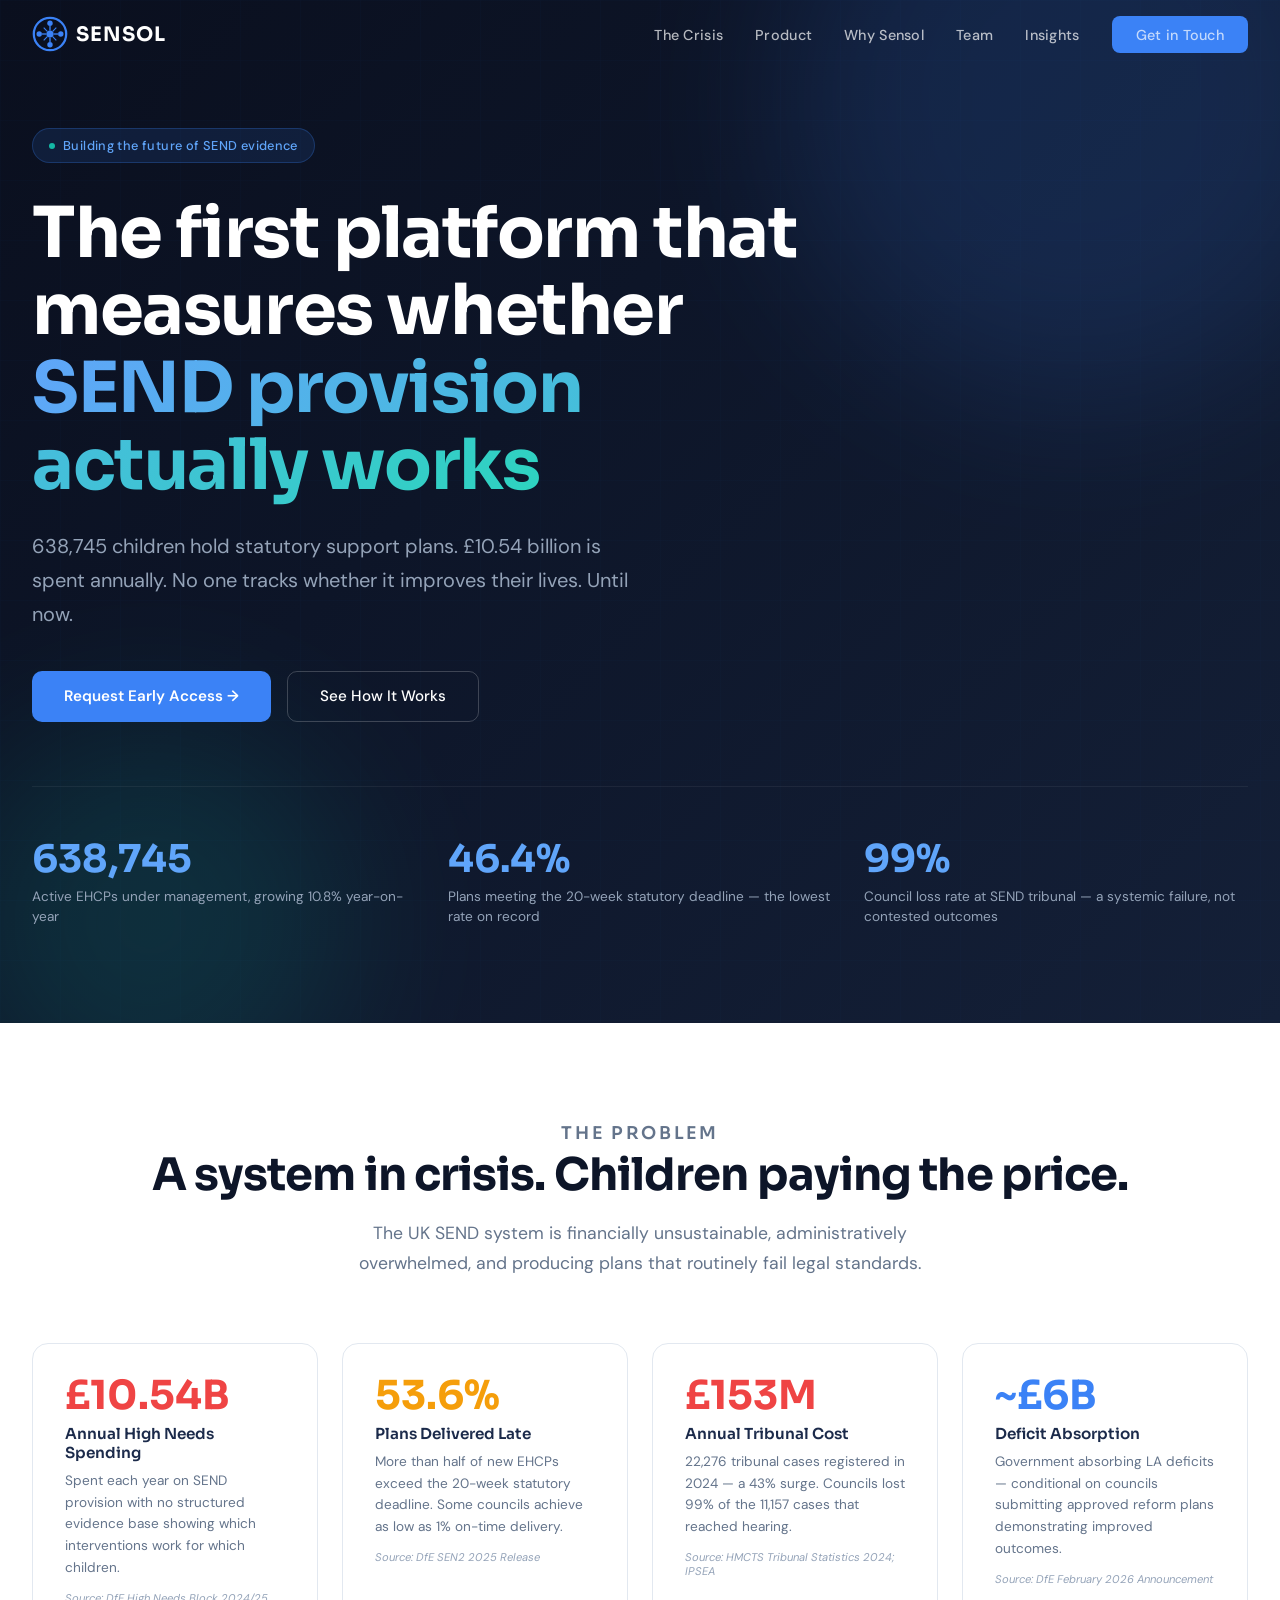
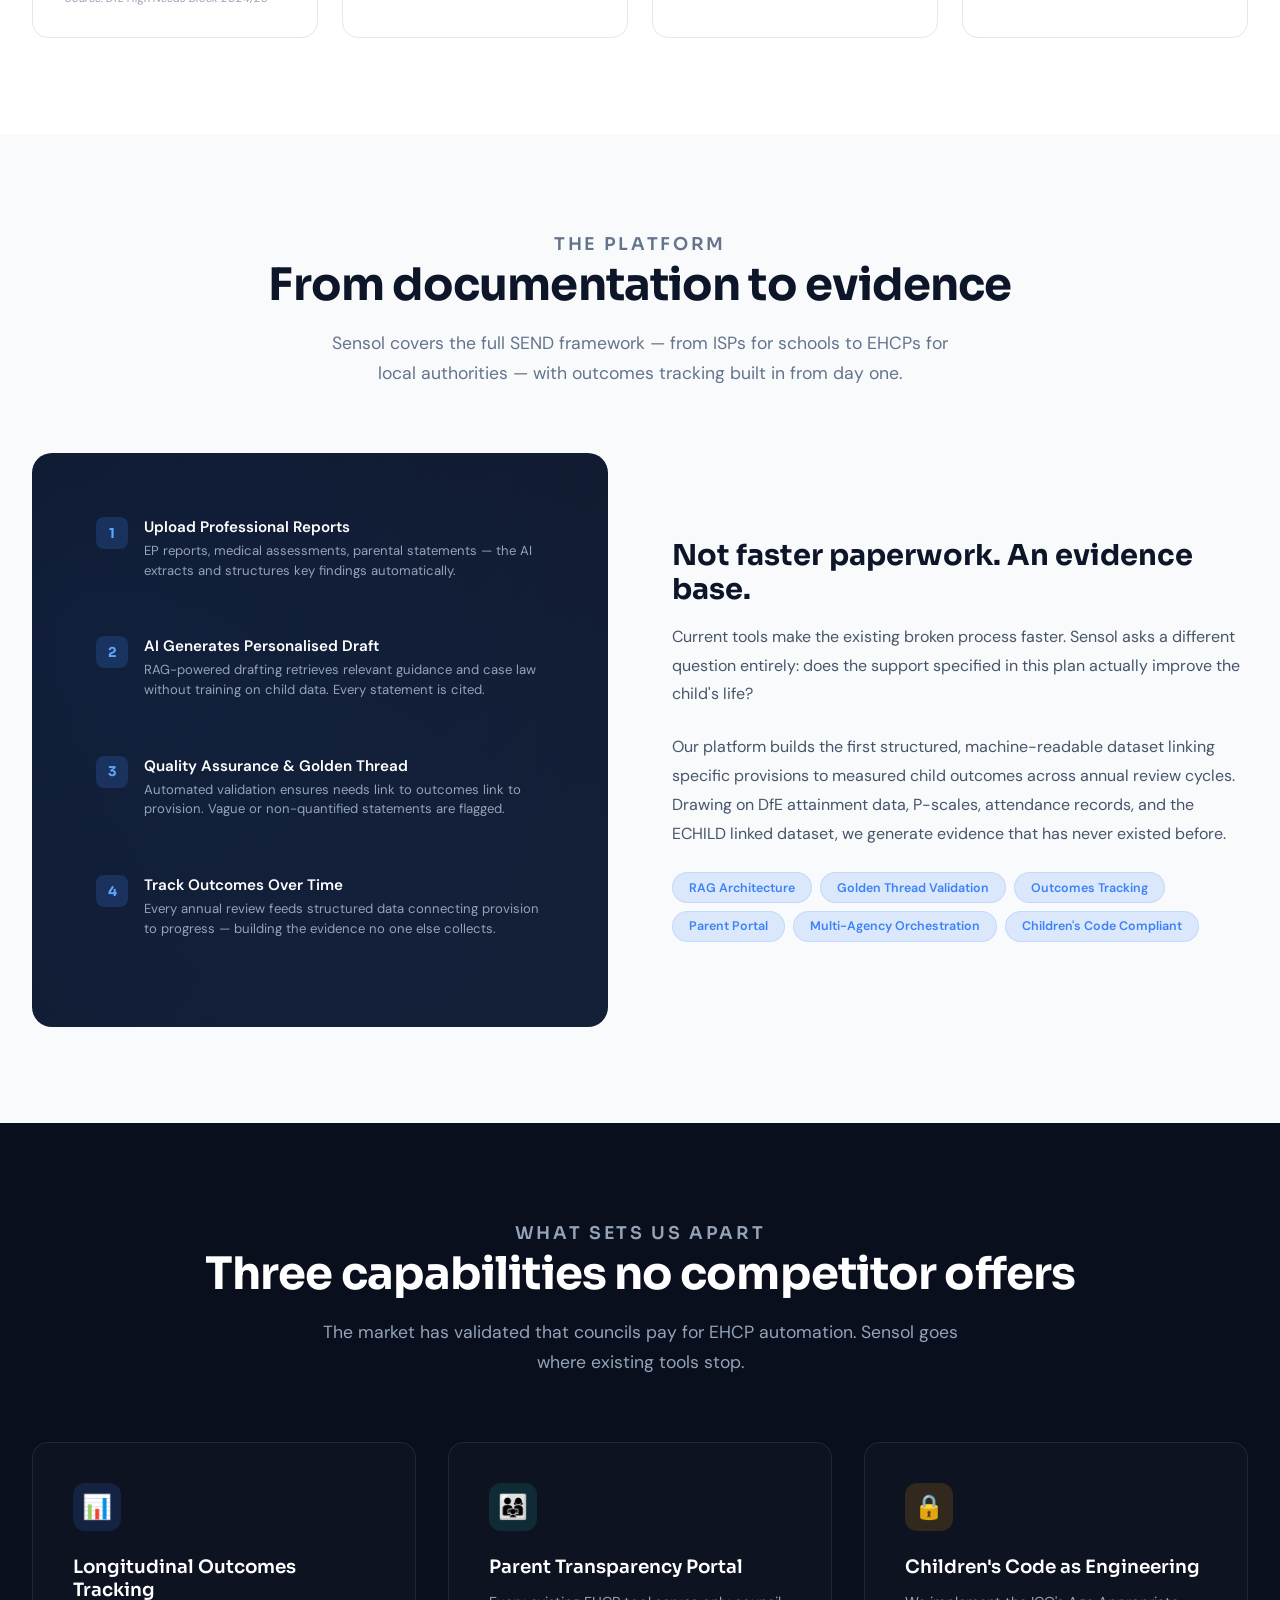
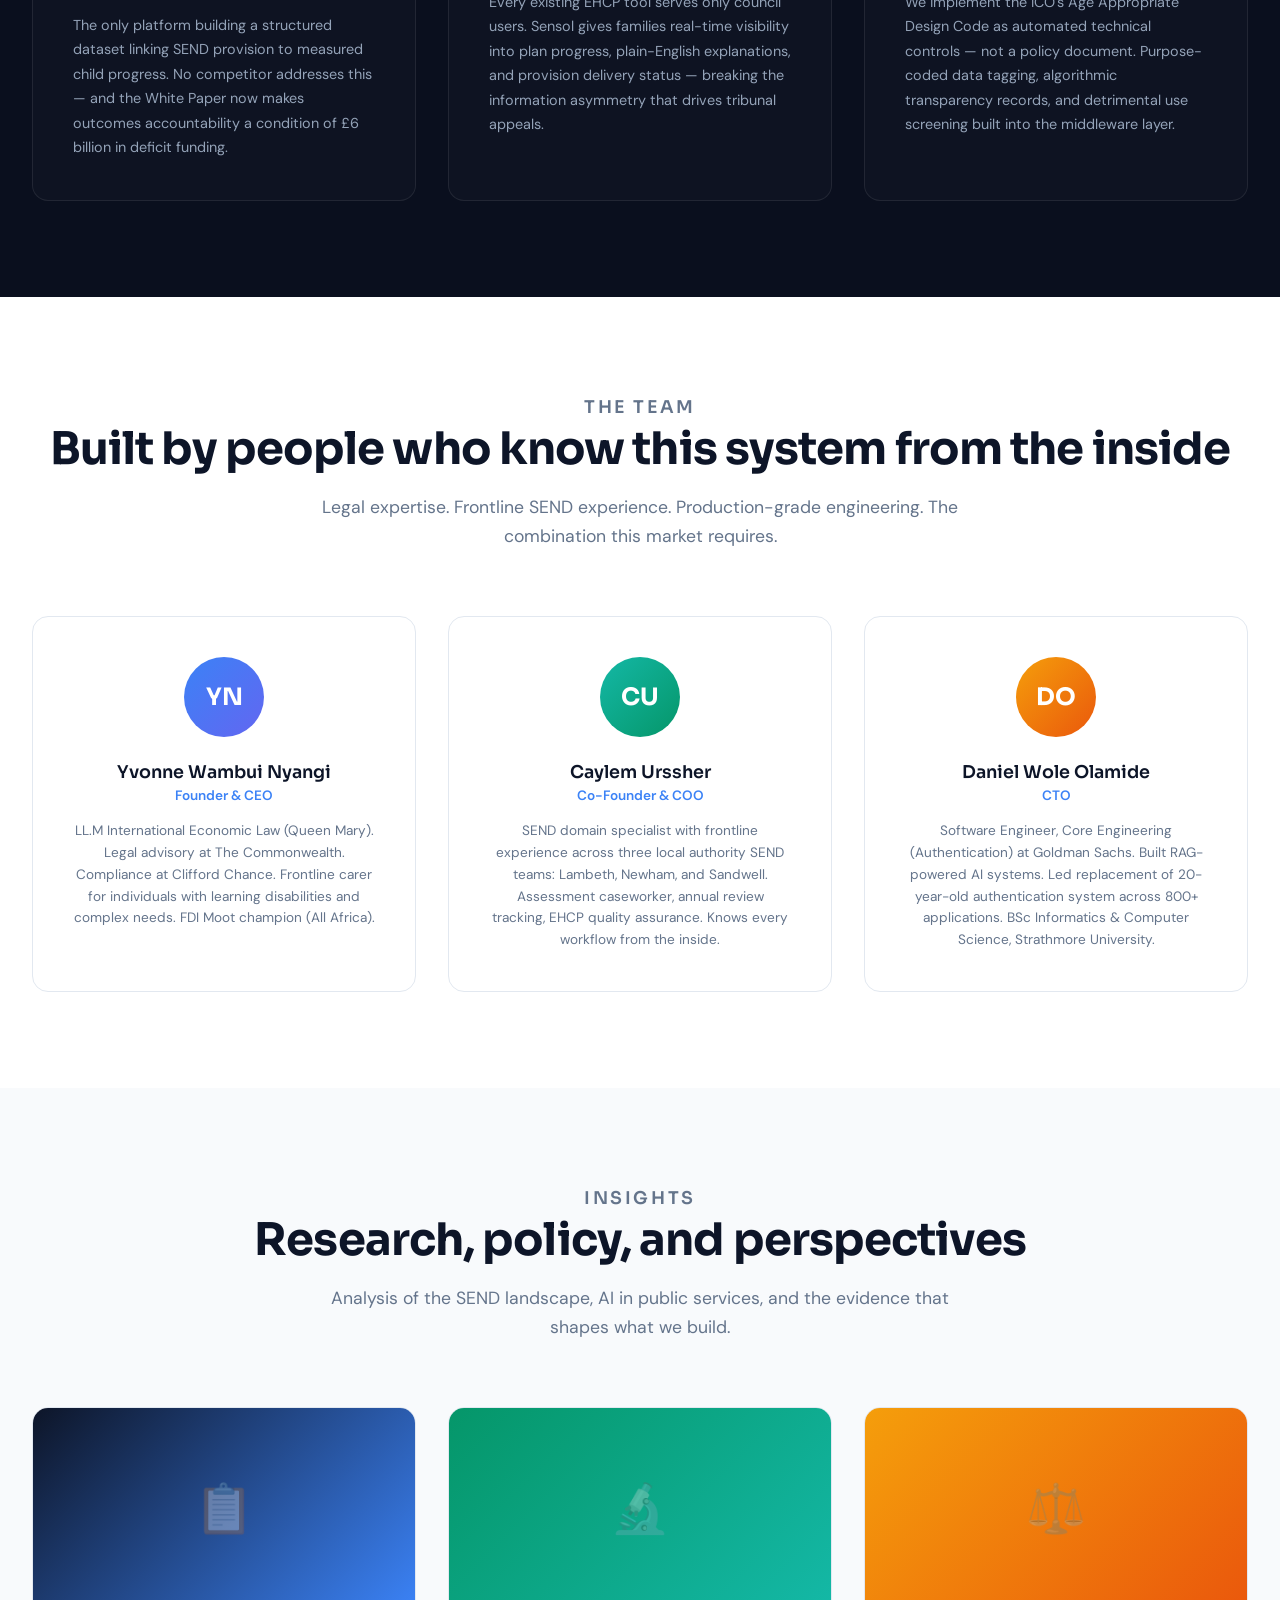
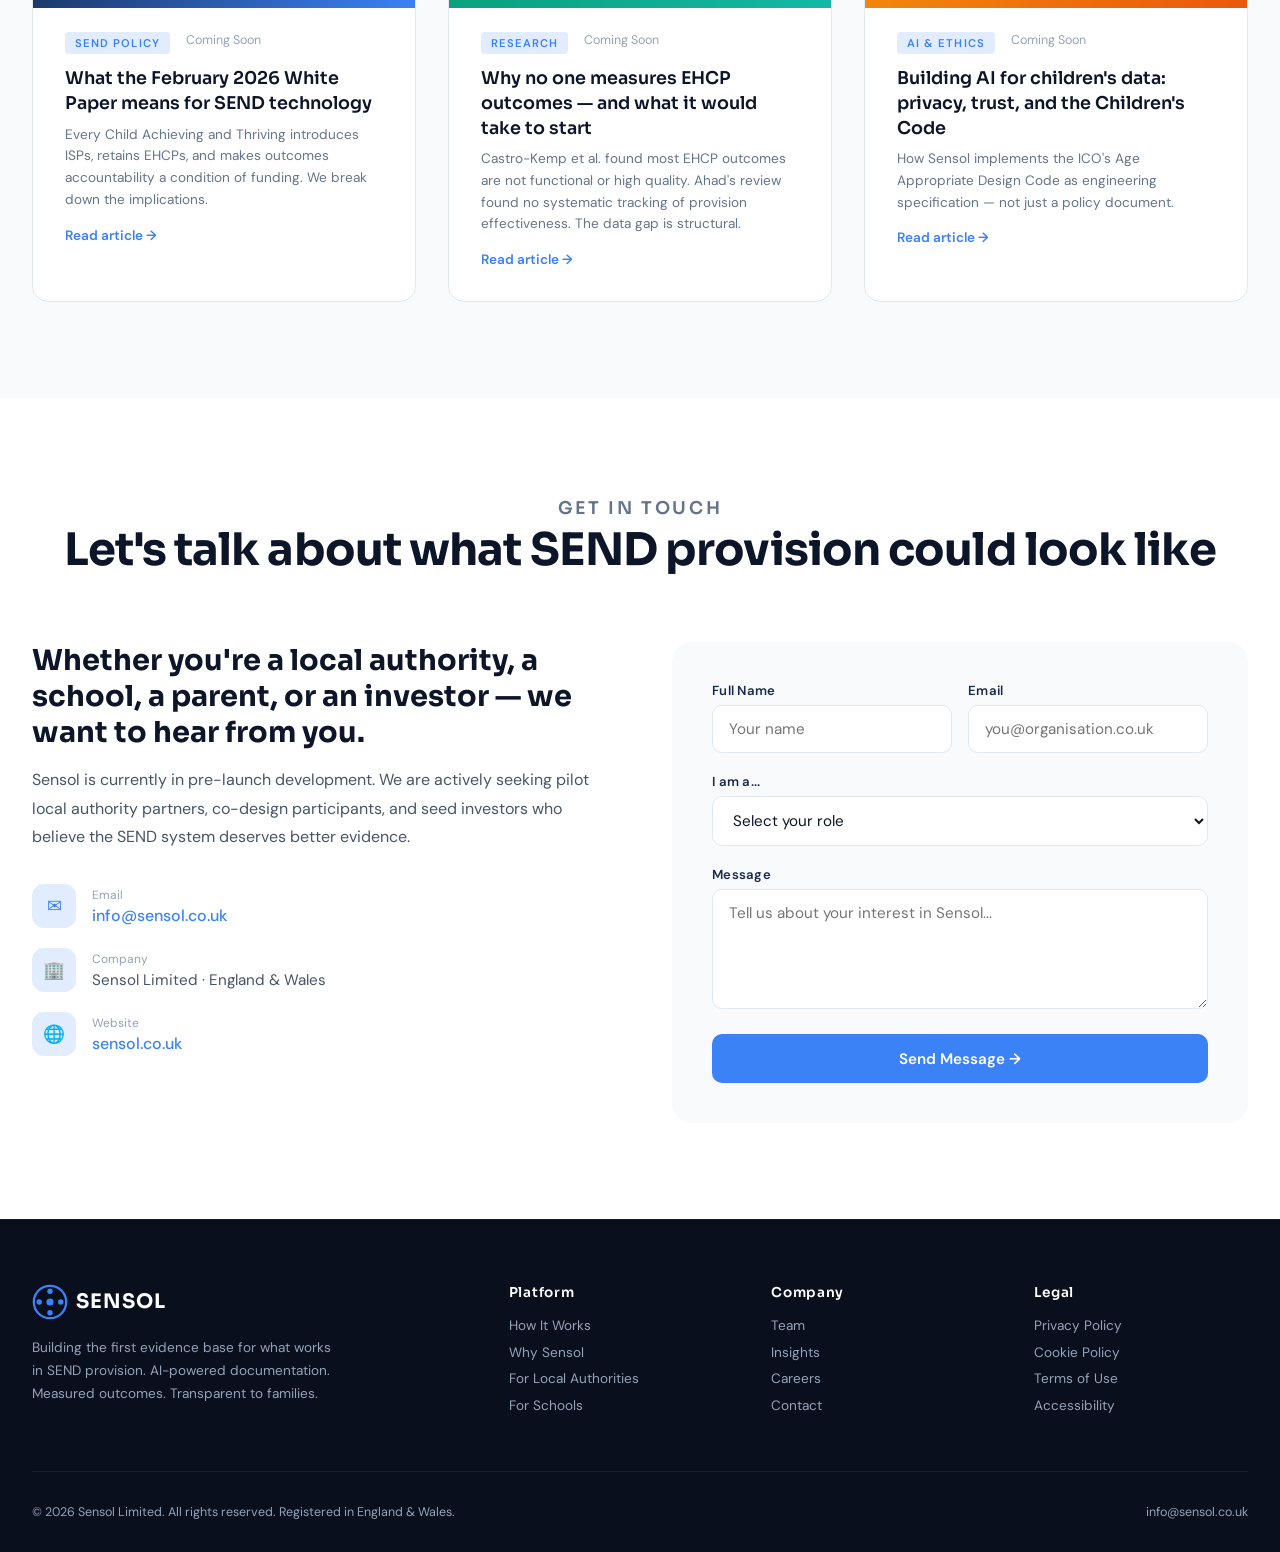
==== index.html @ 11b69455 "Add files via upload" ====
<!DOCTYPE html>
<html lang="en">
<head>
<meta charset="UTF-8">
<meta name="viewport" content="width=device-width, initial-scale=1.0">
<title>Sensol — SEND Documentation & Outcomes Platform</title>
<meta name="description" content="Sensol builds the first platform connecting SEND provision to measured child outcomes. AI-powered EHCP and ISP documentation for local authorities and schools.">
<meta name="keywords" content="SEND, EHCP, Education Health Care Plan, ISP, Individual Support Plan, AI, outcomes tracking, local authority, special educational needs">
<meta name="author" content="Sensol Limited">
<meta property="og:title" content="Sensol — Evidence-Based SEND Documentation">
<meta property="og:description" content="The first platform that measures whether SEND provision actually improves children's lives.">
<meta property="og:type" content="website">
<meta property="og:url" content="https://sensol.co.uk">
<link rel="preconnect" href="https://fonts.googleapis.com">
<link rel="preconnect" href="https://fonts.gstatic.com" crossorigin>
<link href="https://fonts.googleapis.com/css2?family=DM+Sans:ital,opsz,wght@0,9..40,300;0,9..40,400;0,9..40,500;0,9..40,600;0,9..40,700;1,9..40,400&family=Sora:wght@300;400;500;600;700&display=swap" rel="stylesheet">
<style>
*, *::before, *::after { margin: 0; padding: 0; box-sizing: border-box; }

:root {
  --navy-950: #0a0f1e;
  --navy-900: #0d1528;
  --navy-800: #142038;
  --navy-700: #1b2a4a;
  --navy-600: #243a63;
  --navy-500: #2e4f82;
  --accent: #3b82f6;
  --accent-light: #60a5fa;
  --accent-glow: rgba(59, 130, 246, 0.15);
  --teal: #14b8a6;
  --teal-light: #2dd4bf;
  --warm: #f59e0b;
  --white: #ffffff;
  --grey-50: #f8fafc;
  --grey-100: #f1f5f9;
  --grey-200: #e2e8f0;
  --grey-300: #cbd5e1;
  --grey-400: #94a3b8;
  --grey-500: #64748b;
  --grey-600: #475569;
  --grey-700: #334155;
  --grey-800: #1e293b;
  --font-display: 'Sora', sans-serif;
  --font-body: 'DM Sans', sans-serif;
  --transition: cubic-bezier(0.16, 1, 0.3, 1);
}

html { scroll-behavior: smooth; font-size: 16px; }
body { font-family: var(--font-body); color: var(--grey-700); background: var(--white); overflow-x: hidden; -webkit-font-smoothing: antialiased; }

/* ═══ NAVIGATION ═══ */
nav {
  position: fixed; top: 0; left: 0; right: 0; z-index: 1000;
  padding: 1rem 2rem;
  transition: all 0.4s var(--transition);
  background: transparent;
}
nav.scrolled {
  background: rgba(10, 15, 30, 0.92);
  backdrop-filter: blur(20px) saturate(180%);
  -webkit-backdrop-filter: blur(20px) saturate(180%);
  border-bottom: 1px solid rgba(59, 130, 246, 0.1);
  padding: 0.75rem 2rem;
}
.nav-inner {
  max-width: 1280px; margin: 0 auto;
  display: flex; align-items: center; justify-content: space-between;
}
.nav-logo { display: flex; align-items: center; gap: 0.5rem; text-decoration: none; }
.nav-logo svg { width: 36px; height: 36px; }
.nav-logo span {
  font-family: var(--font-display); font-weight: 700; font-size: 1.25rem;
  color: var(--white); letter-spacing: 0.05em;
}
.nav-links { display: flex; align-items: center; gap: 2rem; list-style: none; }
.nav-links a {
  text-decoration: none; color: rgba(255,255,255,0.7);
  font-size: 0.9rem; font-weight: 500; letter-spacing: 0.02em;
  transition: color 0.3s ease; position: relative;
}
.nav-links a::after {
  content: ''; position: absolute; bottom: -4px; left: 0; width: 0; height: 2px;
  background: var(--accent); transition: width 0.3s var(--transition);
}
.nav-links a:hover { color: var(--white); }
.nav-links a:hover::after { width: 100%; }
.nav-cta {
  background: var(--accent); color: var(--white); padding: 0.6rem 1.5rem;
  border-radius: 8px; font-weight: 600; font-size: 0.85rem;
  text-decoration: none; transition: all 0.3s ease; border: none; cursor: pointer;
}
.nav-cta:hover { background: var(--accent-light); transform: translateY(-1px); box-shadow: 0 4px 20px rgba(59,130,246,0.3); }
.mobile-toggle { display: none; background: none; border: none; cursor: pointer; padding: 0.5rem; }
.mobile-toggle span { display: block; width: 24px; height: 2px; background: var(--white); margin: 6px 0; transition: all 0.3s ease; }

/* ═══ HERO ═══ */
.hero {
  min-height: 100vh; position: relative; overflow: hidden;
  background: linear-gradient(135deg, var(--navy-950) 0%, var(--navy-900) 40%, var(--navy-800) 100%);
  display: flex; align-items: center; padding: 8rem 2rem 6rem;
}
.hero-grid {
  position: absolute; inset: 0; opacity: 0.06;
  background-image: 
    linear-gradient(rgba(59,130,246,0.3) 1px, transparent 1px),
    linear-gradient(90deg, rgba(59,130,246,0.3) 1px, transparent 1px);
  background-size: 60px 60px;
  animation: gridPulse 8s ease-in-out infinite;
}
@keyframes gridPulse { 0%, 100% { opacity: 0.04; } 50% { opacity: 0.08; } }
.hero-orb {
  position: absolute; border-radius: 50%; filter: blur(80px); opacity: 0.15; pointer-events: none;
}
.hero-orb-1 { width: 600px; height: 600px; background: var(--accent); top: -200px; right: -100px; animation: orbFloat 12s ease-in-out infinite; }
.hero-orb-2 { width: 400px; height: 400px; background: var(--teal); bottom: -100px; left: -50px; animation: orbFloat 15s ease-in-out infinite reverse; }
@keyframes orbFloat { 0%, 100% { transform: translate(0, 0); } 50% { transform: translate(30px, -40px); } }

.hero-content { max-width: 1280px; margin: 0 auto; position: relative; z-index: 2; }
.hero-badge {
  display: inline-flex; align-items: center; gap: 0.5rem;
  background: rgba(59,130,246,0.12); border: 1px solid rgba(59,130,246,0.25);
  padding: 0.5rem 1rem; border-radius: 100px; margin-bottom: 2rem;
  font-size: 0.8rem; color: var(--accent-light); font-weight: 500; letter-spacing: 0.03em;
  animation: fadeInUp 0.8s var(--transition) both;
}
.hero-badge .dot { width: 6px; height: 6px; background: var(--teal); border-radius: 50%; animation: pulse 2s infinite; }
@keyframes pulse { 0%, 100% { opacity: 1; } 50% { opacity: 0.4; } }
.hero h1 {
  font-family: var(--font-display); font-size: clamp(2.5rem, 5.5vw, 4.5rem);
  font-weight: 700; color: var(--white); line-height: 1.1; margin-bottom: 1.5rem;
  max-width: 800px; letter-spacing: -0.02em;
  animation: fadeInUp 0.8s var(--transition) 0.1s both;
}
.hero h1 .highlight {
  background: linear-gradient(135deg, var(--accent-light), var(--teal-light));
  -webkit-background-clip: text; -webkit-text-fill-color: transparent;
  background-clip: text;
}
.hero-sub {
  font-size: clamp(1rem, 1.8vw, 1.25rem); color: var(--grey-400);
  max-width: 600px; line-height: 1.7; margin-bottom: 2.5rem;
  animation: fadeInUp 0.8s var(--transition) 0.2s both;
}
.hero-actions {
  display: flex; gap: 1rem; flex-wrap: wrap;
  animation: fadeInUp 0.8s var(--transition) 0.3s both;
}
.btn-primary {
  background: var(--accent); color: var(--white); padding: 0.9rem 2rem;
  border-radius: 10px; font-weight: 600; font-size: 0.95rem;
  text-decoration: none; transition: all 0.3s ease; display: inline-flex; align-items: center; gap: 0.5rem;
  border: none; cursor: pointer; font-family: var(--font-body);
}
.btn-primary:hover { background: var(--accent-light); transform: translateY(-2px); box-shadow: 0 8px 30px rgba(59,130,246,0.3); }
.btn-secondary {
  background: transparent; color: var(--white); padding: 0.9rem 2rem;
  border-radius: 10px; font-weight: 500; font-size: 0.95rem;
  text-decoration: none; transition: all 0.3s ease; display: inline-flex; align-items: center; gap: 0.5rem;
  border: 1px solid rgba(255,255,255,0.2); cursor: pointer; font-family: var(--font-body);
}
.btn-secondary:hover { border-color: var(--accent); color: var(--accent-light); background: rgba(59,130,246,0.05); }

.hero-stats {
  display: grid; grid-template-columns: repeat(3, 1fr); gap: 2rem;
  margin-top: 4rem; padding-top: 3rem; border-top: 1px solid rgba(255,255,255,0.06);
  animation: fadeInUp 0.8s var(--transition) 0.4s both;
}
.hero-stat h3 {
  font-family: var(--font-display); font-size: clamp(1.8rem, 3vw, 2.5rem);
  font-weight: 700; color: var(--white); margin-bottom: 0.25rem;
}
.hero-stat h3 .num-accent { color: var(--accent-light); }
.hero-stat p { color: var(--grey-400); font-size: 0.85rem; line-height: 1.5; }

@keyframes fadeInUp {
  from { opacity: 0; transform: translateY(30px); }
  to { opacity: 1; transform: translateY(0); }
}

/* ═══ SECTIONS (LIGHT) ═══ */
section { padding: 6rem 2rem; }
.section-light { background: var(--white); }
.section-grey { background: var(--grey-50); }
.section-dark { background: var(--navy-950); color: var(--white); }
.container { max-width: 1280px; margin: 0 auto; }

.section-header { text-align: center; margin-bottom: 4rem; }
.section-label {
  font-family: var(--font-display); font-size: 0.75rem; font-weight: 600;
  color: var(--accent); text-transform: uppercase; letter-spacing: 0.15em; margin-bottom: 1rem;
}
.section-dark .section-label { color: var(--accent-light); }
.section-header h2 {
  font-family: var(--font-display); font-size: clamp(1.8rem, 3.5vw, 2.8rem);
  font-weight: 700; color: var(--navy-900); line-height: 1.2; margin-bottom: 1rem;
  letter-spacing: -0.02em;
}
.section-dark .section-header h2 { color: var(--white); }
.section-header p { color: var(--grey-500); font-size: 1.1rem; max-width: 640px; margin: 0 auto; line-height: 1.7; }
.section-dark .section-header p { color: var(--grey-400); }

/* ═══ PROBLEM / CRISIS STATS ═══ */
.crisis-grid {
  display: grid; grid-template-columns: repeat(auto-fit, minmax(280px, 1fr)); gap: 1.5rem;
}
.crisis-card {
  background: var(--white); border: 1px solid var(--grey-200); border-radius: 16px;
  padding: 2rem; transition: all 0.4s var(--transition); position: relative; overflow: hidden;
}
.crisis-card::before {
  content: ''; position: absolute; top: 0; left: 0; right: 0; height: 3px;
  background: linear-gradient(90deg, var(--accent), var(--teal));
  transform: scaleX(0); transform-origin: left; transition: transform 0.4s var(--transition);
}
.crisis-card:hover { transform: translateY(-4px); box-shadow: 0 12px 40px rgba(0,0,0,0.08); border-color: transparent; }
.crisis-card:hover::before { transform: scaleX(1); }
.crisis-number {
  font-family: var(--font-display); font-size: 2.5rem; font-weight: 700;
  color: var(--navy-900); margin-bottom: 0.5rem; line-height: 1;
}
.crisis-number.red { color: #ef4444; }
.crisis-number.amber { color: var(--warm); }
.crisis-number.blue { color: var(--accent); }
.crisis-card h4 { font-family: var(--font-display); font-size: 0.95rem; font-weight: 600; color: var(--navy-700); margin-bottom: 0.5rem; }
.crisis-card p { font-size: 0.85rem; color: var(--grey-500); line-height: 1.6; }
.crisis-source { font-size: 0.7rem; color: var(--grey-400); margin-top: 0.75rem; font-style: italic; }

/* ═══ PRODUCT / HOW IT WORKS ═══ */
.product-flow {
  display: grid; grid-template-columns: 1fr 1fr; gap: 4rem; align-items: center;
}
.product-visual {
  background: linear-gradient(135deg, var(--navy-900), var(--navy-800));
  border-radius: 20px; padding: 3rem; position: relative; overflow: hidden;
  min-height: 400px; display: flex; flex-direction: column; justify-content: center;
}
.product-visual::before {
  content: ''; position: absolute; top: -50%; right: -50%; width: 200%; height: 200%;
  background: radial-gradient(circle at 30% 40%, rgba(59,130,246,0.08), transparent 60%);
}
.flow-step {
  display: flex; align-items: flex-start; gap: 1rem; margin-bottom: 1.5rem;
  padding: 1rem; border-radius: 12px; transition: all 0.3s ease; position: relative; z-index: 1;
}
.flow-step:hover { background: rgba(255,255,255,0.04); }
.flow-num {
  width: 32px; height: 32px; border-radius: 8px; background: rgba(59,130,246,0.2);
  color: var(--accent-light); display: flex; align-items: center; justify-content: center;
  font-family: var(--font-display); font-weight: 700; font-size: 0.85rem; flex-shrink: 0;
}
.flow-step h4 { color: var(--white); font-size: 0.95rem; font-weight: 600; margin-bottom: 0.25rem; }
.flow-step p { color: var(--grey-400); font-size: 0.82rem; line-height: 1.5; }

.product-text h3 {
  font-family: var(--font-display); font-size: 1.8rem; font-weight: 700;
  color: var(--navy-900); margin-bottom: 1rem; line-height: 1.2;
}
.product-text p { color: var(--grey-600); line-height: 1.8; margin-bottom: 1.5rem; font-size: 1rem; }
.feature-tags { display: flex; flex-wrap: wrap; gap: 0.5rem; margin-top: 1.5rem; }
.feature-tag {
  background: var(--accent-glow); color: var(--accent); padding: 0.4rem 1rem;
  border-radius: 100px; font-size: 0.78rem; font-weight: 600; border: 1px solid rgba(59,130,246,0.15);
}

/* ═══ DIFFERENTIATORS ═══ */
.diff-grid { display: grid; grid-template-columns: repeat(3, 1fr); gap: 2rem; }
.diff-card {
  padding: 2.5rem; border-radius: 16px; border: 1px solid rgba(255,255,255,0.08);
  background: rgba(255,255,255,0.02); transition: all 0.4s var(--transition);
}
.diff-card:hover { background: rgba(255,255,255,0.05); border-color: rgba(59,130,246,0.2); transform: translateY(-4px); }
.diff-icon {
  width: 48px; height: 48px; border-radius: 12px; display: flex; align-items: center; justify-content: center;
  margin-bottom: 1.5rem; font-size: 1.5rem;
}
.diff-icon.blue { background: rgba(59,130,246,0.15); }
.diff-icon.teal { background: rgba(20,184,166,0.15); }
.diff-icon.amber { background: rgba(245,158,11,0.15); }
.diff-card h3 { font-family: var(--font-display); font-size: 1.15rem; font-weight: 600; color: var(--white); margin-bottom: 0.75rem; }
.diff-card p { color: var(--grey-400); font-size: 0.9rem; line-height: 1.7; }

/* ═══ TEAM ═══ */
.team-grid { display: grid; grid-template-columns: repeat(3, 1fr); gap: 2rem; }
.team-card {
  background: var(--white); border: 1px solid var(--grey-200); border-radius: 16px;
  padding: 2.5rem; text-align: center; transition: all 0.4s var(--transition);
}
.team-card:hover { transform: translateY(-4px); box-shadow: 0 12px 40px rgba(0,0,0,0.08); }
.team-avatar {
  width: 80px; height: 80px; border-radius: 50%; margin: 0 auto 1.5rem;
  display: flex; align-items: center; justify-content: center;
  font-family: var(--font-display); font-weight: 700; font-size: 1.5rem; color: var(--white);
}
.team-avatar.yvonne { background: linear-gradient(135deg, var(--accent), #6366f1); }
.team-avatar.caylem { background: linear-gradient(135deg, var(--teal), #059669); }
.team-avatar.daniel { background: linear-gradient(135deg, var(--warm), #ea580c); }
.team-card h3 { font-family: var(--font-display); font-size: 1.1rem; font-weight: 600; color: var(--navy-900); margin-bottom: 0.25rem; }
.team-role { color: var(--accent); font-size: 0.85rem; font-weight: 600; margin-bottom: 1rem; }
.team-card p { color: var(--grey-500); font-size: 0.85rem; line-height: 1.6; }

/* ═══ BLOG ═══ */
.blog-grid { display: grid; grid-template-columns: repeat(auto-fit, minmax(340px, 1fr)); gap: 2rem; }
.blog-card {
  background: var(--white); border: 1px solid var(--grey-200); border-radius: 16px;
  overflow: hidden; transition: all 0.4s var(--transition);
}
.blog-card:hover { transform: translateY(-4px); box-shadow: 0 12px 40px rgba(0,0,0,0.08); }
.blog-img {
  height: 200px; position: relative; overflow: hidden;
}
.blog-img-1 { background: linear-gradient(135deg, var(--navy-900), var(--accent)); }
.blog-img-2 { background: linear-gradient(135deg, #059669, var(--teal)); }
.blog-img-3 { background: linear-gradient(135deg, var(--warm), #ea580c); }
.blog-img .blog-overlay {
  position: absolute; inset: 0; display: flex; align-items: center; justify-content: center;
  font-size: 3rem; opacity: 0.3;
}
.blog-body { padding: 1.5rem 2rem 2rem; }
.blog-meta { display: flex; gap: 1rem; margin-bottom: 0.75rem; }
.blog-tag {
  font-size: 0.7rem; font-weight: 600; text-transform: uppercase; letter-spacing: 0.1em;
  color: var(--accent); background: var(--accent-glow); padding: 0.25rem 0.6rem; border-radius: 4px;
}
.blog-date { font-size: 0.78rem; color: var(--grey-400); }
.blog-card h3 {
  font-family: var(--font-display); font-size: 1.1rem; font-weight: 600;
  color: var(--navy-900); margin-bottom: 0.5rem; line-height: 1.4;
}
.blog-card p { color: var(--grey-500); font-size: 0.85rem; line-height: 1.6; }
.blog-link {
  display: inline-flex; align-items: center; gap: 0.3rem; margin-top: 1rem;
  color: var(--accent); font-size: 0.85rem; font-weight: 600; text-decoration: none;
  transition: gap 0.3s ease;
}
.blog-link:hover { gap: 0.6rem; }

/* ═══ CONTACT ═══ */
.contact-grid { display: grid; grid-template-columns: 1fr 1fr; gap: 4rem; }
.contact-info h3 { font-family: var(--font-display); font-size: 1.8rem; font-weight: 700; color: var(--navy-900); margin-bottom: 1rem; }
.contact-info p { color: var(--grey-600); line-height: 1.8; margin-bottom: 2rem; }
.contact-detail { display: flex; align-items: center; gap: 1rem; margin-bottom: 1.25rem; }
.contact-icon {
  width: 44px; height: 44px; border-radius: 12px; background: var(--accent-glow);
  display: flex; align-items: center; justify-content: center; color: var(--accent); font-size: 1.1rem; flex-shrink: 0;
}
.contact-detail span { color: var(--grey-600); font-size: 0.95rem; }
.contact-detail a { color: var(--accent); text-decoration: none; font-weight: 500; }

.contact-form { background: var(--grey-50); border-radius: 20px; padding: 2.5rem; }
.form-group { margin-bottom: 1.25rem; }
.form-group label {
  display: block; font-size: 0.82rem; font-weight: 600; color: var(--navy-700);
  margin-bottom: 0.4rem; letter-spacing: 0.02em;
}
.form-group input, .form-group textarea, .form-group select {
  width: 100%; padding: 0.8rem 1rem; border: 1.5px solid var(--grey-200);
  border-radius: 10px; font-size: 0.95rem; font-family: var(--font-body);
  transition: all 0.3s ease; background: var(--white); color: var(--navy-900);
}
.form-group input:focus, .form-group textarea:focus, .form-group select:focus {
  outline: none; border-color: var(--accent); box-shadow: 0 0 0 3px var(--accent-glow);
}
.form-group textarea { min-height: 120px; resize: vertical; }
.form-row { display: grid; grid-template-columns: 1fr 1fr; gap: 1rem; }

/* ═══ FOOTER ═══ */
footer {
  background: var(--navy-950); color: var(--grey-400); padding: 4rem 2rem 2rem;
  border-top: 1px solid rgba(255,255,255,0.05);
}
.footer-inner { max-width: 1280px; margin: 0 auto; }
.footer-top { display: grid; grid-template-columns: 2fr 1fr 1fr 1fr; gap: 3rem; margin-bottom: 3rem; }
.footer-brand p { font-size: 0.85rem; line-height: 1.7; margin-top: 1rem; max-width: 300px; }
.footer-col h4 { color: var(--white); font-family: var(--font-display); font-size: 0.85rem; font-weight: 600; margin-bottom: 1rem; letter-spacing: 0.05em; }
.footer-col a { display: block; color: var(--grey-400); text-decoration: none; font-size: 0.85rem; margin-bottom: 0.6rem; transition: color 0.3s ease; }
.footer-col a:hover { color: var(--accent-light); }
.footer-bottom { padding-top: 2rem; border-top: 1px solid rgba(255,255,255,0.06); display: flex; justify-content: space-between; align-items: center; font-size: 0.78rem; }

/* ═══ SCROLL REVEAL ═══ */
.reveal { opacity: 0; transform: translateY(40px); transition: all 0.8s var(--transition); }
.reveal.visible { opacity: 1; transform: translateY(0); }
.reveal-delay-1 { transition-delay: 0.1s; }
.reveal-delay-2 { transition-delay: 0.2s; }
.reveal-delay-3 { transition-delay: 0.3s; }

/* ═══ RESPONSIVE ═══ */
@media (max-width: 1024px) {
  .product-flow { grid-template-columns: 1fr; }
  .diff-grid { grid-template-columns: 1fr; }
  .team-grid { grid-template-columns: 1fr; }
  .contact-grid { grid-template-columns: 1fr; }
  .footer-top { grid-template-columns: 1fr 1fr; }
  .hero-stats { grid-template-columns: 1fr; gap: 1.5rem; }
}
@media (max-width: 768px) {
  nav { padding: 0.75rem 1.25rem; }
  .nav-links { display: none; }
  .mobile-toggle { display: block; }
  .nav-links.open {
    display: flex; flex-direction: column; position: absolute;
    top: 100%; left: 0; right: 0; background: rgba(10,15,30,0.98);
    padding: 1.5rem 2rem; gap: 1.25rem; border-bottom: 1px solid rgba(59,130,246,0.1);
  }
  section { padding: 4rem 1.25rem; }
  .hero { padding: 6rem 1.25rem 4rem; }
  .crisis-grid { grid-template-columns: 1fr; }
  .blog-grid { grid-template-columns: 1fr; }
  .form-row { grid-template-columns: 1fr; }
  .footer-top { grid-template-columns: 1fr; gap: 2rem; }
  .footer-bottom { flex-direction: column; gap: 0.5rem; text-align: center; }
}
</style>
</head>
<body>

<!-- ═══ NAVIGATION ═══ -->
<nav id="navbar">
  <div class="nav-inner">
    <a href="#" class="nav-logo">
      <svg viewBox="0 0 40 40" fill="none" xmlns="http://www.w3.org/2000/svg">
        <circle cx="20" cy="20" r="18" stroke="#3b82f6" stroke-width="2.5" fill="none"/>
        <circle cx="20" cy="8" r="3" fill="#3b82f6"/>
        <circle cx="20" cy="32" r="3" fill="#3b82f6"/>
        <circle cx="8" cy="20" r="3" fill="#3b82f6"/>
        <circle cx="32" cy="20" r="3" fill="#3b82f6"/>
        <circle cx="20" cy="20" r="4" fill="#3b82f6"/>
        <line x1="20" y1="11" x2="20" y2="16" stroke="#3b82f6" stroke-width="1.5"/>
        <line x1="20" y1="24" x2="20" y2="29" stroke="#3b82f6" stroke-width="1.5"/>
        <line x1="11" y1="20" x2="16" y2="20" stroke="#3b82f6" stroke-width="1.5"/>
        <line x1="24" y1="20" x2="29" y2="20" stroke="#3b82f6" stroke-width="1.5"/>
        <line x1="13" y1="13" x2="17" y2="17" stroke="#3b82f6" stroke-width="1.2"/>
        <line x1="23" y1="23" x2="27" y2="27" stroke="#3b82f6" stroke-width="1.2"/>
        <line x1="27" y1="13" x2="23" y2="17" stroke="#3b82f6" stroke-width="1.2"/>
        <line x1="17" y1="23" x2="13" y2="27" stroke="#3b82f6" stroke-width="1.2"/>
      </svg>
      <span>SENSOL</span>
    </a>
    <ul class="nav-links" id="navLinks">
      <li><a href="#problem">The Crisis</a></li>
      <li><a href="#product">Product</a></li>
      <li><a href="#difference">Why Sensol</a></li>
      <li><a href="#team">Team</a></li>
      <li><a href="#blog">Insights</a></li>
      <li><a href="#contact" class="nav-cta">Get in Touch</a></li>
    </ul>
    <button class="mobile-toggle" onclick="document.getElementById('navLinks').classList.toggle('open')">
      <span></span><span></span><span></span>
    </button>
  </div>
</nav>

<!-- ═══ HERO ═══ -->
<section class="hero" id="home">
  <div class="hero-grid"></div>
  <div class="hero-orb hero-orb-1"></div>
  <div class="hero-orb hero-orb-2"></div>
  <div class="hero-content">
    <div class="hero-badge"><span class="dot"></span> Building the future of SEND evidence</div>
    <h1>The first platform that measures whether <span class="highlight">SEND provision actually works</span></h1>
    <p class="hero-sub">638,745 children hold statutory support plans. £10.54 billion is spent annually. No one tracks whether it improves their lives. Until now.</p>
    <div class="hero-actions">
      <a href="#contact" class="btn-primary">Request Early Access →</a>
      <a href="#product" class="btn-secondary">See How It Works</a>
    </div>
    <div class="hero-stats">
      <div class="hero-stat">
        <h3><span class="num-accent">638,745</span></h3>
        <p>Active EHCPs under management, growing 10.8% year-on-year</p>
      </div>
      <div class="hero-stat">
        <h3><span class="num-accent">46.4%</span></h3>
        <p>Plans meeting the 20-week statutory deadline — the lowest rate on record</p>
      </div>
      <div class="hero-stat">
        <h3><span class="num-accent">99%</span></h3>
        <p>Council loss rate at SEND tribunal — a systemic failure, not contested outcomes</p>
      </div>
    </div>
  </div>
</section>

<!-- ═══ THE CRISIS ═══ -->
<section class="section-light" id="problem">
  <div class="container">
    <div class="section-header reveal">
      <p class="section-label">The Problem</p>
      <h2>A system in crisis. Children paying the price.</h2>
      <p>The UK SEND system is financially unsustainable, administratively overwhelmed, and producing plans that routinely fail legal standards.</p>
    </div>
    <div class="crisis-grid">
      <div class="crisis-card reveal reveal-delay-1">
        <div class="crisis-number red">£10.54B</div>
        <h4>Annual High Needs Spending</h4>
        <p>Spent each year on SEND provision with no structured evidence base showing which interventions work for which children.</p>
        <div class="crisis-source">Source: DfE High Needs Block 2024/25</div>
      </div>
      <div class="crisis-card reveal reveal-delay-2">
        <div class="crisis-number amber">53.6%</div>
        <h4>Plans Delivered Late</h4>
        <p>More than half of new EHCPs exceed the 20-week statutory deadline. Some councils achieve as low as 1% on-time delivery.</p>
        <div class="crisis-source">Source: DfE SEN2 2025 Release</div>
      </div>
      <div class="crisis-card reveal reveal-delay-3">
        <div class="crisis-number red">£153M</div>
        <h4>Annual Tribunal Cost</h4>
        <p>22,276 tribunal cases registered in 2024 — a 43% surge. Councils lost 99% of the 11,157 cases that reached hearing.</p>
        <div class="crisis-source">Source: HMCTS Tribunal Statistics 2024; IPSEA</div>
      </div>
      <div class="crisis-card reveal reveal-delay-1">
        <div class="crisis-number blue">~£6B</div>
        <h4>Deficit Absorption</h4>
        <p>Government absorbing LA deficits — conditional on councils submitting approved reform plans demonstrating improved outcomes.</p>
        <div class="crisis-source">Source: DfE February 2026 Announcement</div>
      </div>
    </div>
  </div>
</section>

<!-- ═══ PRODUCT ═══ -->
<section class="section-grey" id="product">
  <div class="container">
    <div class="section-header reveal">
      <p class="section-label">The Platform</p>
      <h2>From documentation to evidence</h2>
      <p>Sensol covers the full SEND framework — from ISPs for schools to EHCPs for local authorities — with outcomes tracking built in from day one.</p>
    </div>
    <div class="product-flow reveal">
      <div class="product-visual">
        <div class="flow-step">
          <div class="flow-num">1</div>
          <div><h4>Upload Professional Reports</h4><p>EP reports, medical assessments, parental statements — the AI extracts and structures key findings automatically.</p></div>
        </div>
        <div class="flow-step">
          <div class="flow-num">2</div>
          <div><h4>AI Generates Personalised Draft</h4><p>RAG-powered drafting retrieves relevant guidance and case law without training on child data. Every statement is cited.</p></div>
        </div>
        <div class="flow-step">
          <div class="flow-num">3</div>
          <div><h4>Quality Assurance & Golden Thread</h4><p>Automated validation ensures needs link to outcomes link to provision. Vague or non-quantified statements are flagged.</p></div>
        </div>
        <div class="flow-step">
          <div class="flow-num">4</div>
          <div><h4>Track Outcomes Over Time</h4><p>Every annual review feeds structured data connecting provision to progress — building the evidence no one else collects.</p></div>
        </div>
      </div>
      <div class="product-text">
        <h3>Not faster paperwork. An evidence base.</h3>
        <p>Current tools make the existing broken process faster. Sensol asks a different question entirely: does the support specified in this plan actually improve the child's life?</p>
        <p>Our platform builds the first structured, machine-readable dataset linking specific provisions to measured child outcomes across annual review cycles. Drawing on DfE attainment data, P-scales, attendance records, and the ECHILD linked dataset, we generate evidence that has never existed before.</p>
        <div class="feature-tags">
          <span class="feature-tag">RAG Architecture</span>
          <span class="feature-tag">Golden Thread Validation</span>
          <span class="feature-tag">Outcomes Tracking</span>
          <span class="feature-tag">Parent Portal</span>
          <span class="feature-tag">Multi-Agency Orchestration</span>
          <span class="feature-tag">Children's Code Compliant</span>
        </div>
      </div>
    </div>
  </div>
</section>

<!-- ═══ WHY SENSOL ═══ -->
<section class="section-dark" id="difference">
  <div class="container">
    <div class="section-header reveal">
      <p class="section-label">What Sets Us Apart</p>
      <h2>Three capabilities no competitor offers</h2>
      <p>The market has validated that councils pay for EHCP automation. Sensol goes where existing tools stop.</p>
    </div>
    <div class="diff-grid">
      <div class="diff-card reveal reveal-delay-1">
        <div class="diff-icon blue">📊</div>
        <h3>Longitudinal Outcomes Tracking</h3>
        <p>The only platform building a structured dataset linking SEND provision to measured child progress. No competitor addresses this — and the White Paper now makes outcomes accountability a condition of £6 billion in deficit funding.</p>
      </div>
      <div class="diff-card reveal reveal-delay-2">
        <div class="diff-icon teal">👨‍👩‍👧</div>
        <h3>Parent Transparency Portal</h3>
        <p>Every existing EHCP tool serves only council users. Sensol gives families real-time visibility into plan progress, plain-English explanations, and provision delivery status — breaking the information asymmetry that drives tribunal appeals.</p>
      </div>
      <div class="diff-card reveal reveal-delay-3">
        <div class="diff-icon amber">🔒</div>
        <h3>Children's Code as Engineering</h3>
        <p>We implement the ICO's Age Appropriate Design Code as automated technical controls — not a policy document. Purpose-coded data tagging, algorithmic transparency records, and detrimental use screening built into the middleware layer.</p>
      </div>
    </div>
  </div>
</section>

<!-- ═══ TEAM ═══ -->
<section class="section-light" id="team">
  <div class="container">
    <div class="section-header reveal">
      <p class="section-label">The Team</p>
      <h2>Built by people who know this system from the inside</h2>
      <p>Legal expertise. Frontline SEND experience. Production-grade engineering. The combination this market requires.</p>
    </div>
    <div class="team-grid">
      <div class="team-card reveal reveal-delay-1">
        <div class="team-avatar yvonne">YN</div>
        <h3>Yvonne Wambui Nyangi</h3>
        <div class="team-role">Founder & CEO</div>
        <p>LL.M International Economic Law (Queen Mary). Legal advisory at The Commonwealth. Compliance at Clifford Chance. Frontline carer for individuals with learning disabilities and complex needs. FDI Moot champion (All Africa).</p>
      </div>
      <div class="team-card reveal reveal-delay-2">
        <div class="team-avatar caylem">CU</div>
        <h3>Caylem Urssher</h3>
        <div class="team-role">Co-Founder & COO</div>
        <p>SEND domain specialist with frontline experience across three local authority SEND teams: Lambeth, Newham, and Sandwell. Assessment caseworker, annual review tracking, EHCP quality assurance. Knows every workflow from the inside.</p>
      </div>
      <div class="team-card reveal reveal-delay-3">
        <div class="team-avatar daniel">DO</div>
        <h3>Daniel Wole Olamide</h3>
        <div class="team-role">CTO</div>
        <p>Software Engineer, Core Engineering (Authentication) at Goldman Sachs. Built RAG-powered AI systems. Led replacement of 20-year-old authentication system across 800+ applications. BSc Informatics & Computer Science, Strathmore University.</p>
      </div>
    </div>
  </div>
</section>

<!-- ═══ BLOG ═══ -->
<section class="section-grey" id="blog">
  <div class="container">
    <div class="section-header reveal">
      <p class="section-label">Insights</p>
      <h2>Research, policy, and perspectives</h2>
      <p>Analysis of the SEND landscape, AI in public services, and the evidence that shapes what we build.</p>
    </div>
    <div class="blog-grid">
      <div class="blog-card reveal reveal-delay-1">
        <div class="blog-img blog-img-1"><div class="blog-overlay">📋</div></div>
        <div class="blog-body">
          <div class="blog-meta"><span class="blog-tag">SEND Policy</span><span class="blog-date">Coming Soon</span></div>
          <h3>What the February 2026 White Paper means for SEND technology</h3>
          <p>Every Child Achieving and Thriving introduces ISPs, retains EHCPs, and makes outcomes accountability a condition of funding. We break down the implications.</p>
          <a href="#" class="blog-link">Read article →</a>
        </div>
      </div>
      <div class="blog-card reveal reveal-delay-2">
        <div class="blog-img blog-img-2"><div class="blog-overlay">🔬</div></div>
        <div class="blog-body">
          <div class="blog-meta"><span class="blog-tag">Research</span><span class="blog-date">Coming Soon</span></div>
          <h3>Why no one measures EHCP outcomes — and what it would take to start</h3>
          <p>Castro-Kemp et al. found most EHCP outcomes are not functional or high quality. Ahad's review found no systematic tracking of provision effectiveness. The data gap is structural.</p>
          <a href="#" class="blog-link">Read article →</a>
        </div>
      </div>
      <div class="blog-card reveal reveal-delay-3">
        <div class="blog-img blog-img-3"><div class="blog-overlay">⚖️</div></div>
        <div class="blog-body">
          <div class="blog-meta"><span class="blog-tag">AI & Ethics</span><span class="blog-date">Coming Soon</span></div>
          <h3>Building AI for children's data: privacy, trust, and the Children's Code</h3>
          <p>How Sensol implements the ICO's Age Appropriate Design Code as engineering specification — not just a policy document.</p>
          <a href="#" class="blog-link">Read article →</a>
        </div>
      </div>
    </div>
  </div>
</section>

<!-- ═══ CONTACT ═══ -->
<section class="section-light" id="contact">
  <div class="container">
    <div class="section-header reveal">
      <p class="section-label">Get in Touch</p>
      <h2>Let's talk about what SEND provision could look like</h2>
    </div>
    <div class="contact-grid reveal">
      <div class="contact-info">
        <h3>Whether you're a local authority, a school, a parent, or an investor — we want to hear from you.</h3>
        <p>Sensol is currently in pre-launch development. We are actively seeking pilot local authority partners, co-design participants, and seed investors who believe the SEND system deserves better evidence.</p>
        <div class="contact-detail">
          <div class="contact-icon">✉</div>
          <div><span style="display:block;font-size:0.75rem;color:var(--grey-400);margin-bottom:0.15rem;">Email</span><a href="mailto:info@sensol.co.uk">info@sensol.co.uk</a></div>
        </div>
        <div class="contact-detail">
          <div class="contact-icon">🏢</div>
          <div><span style="display:block;font-size:0.75rem;color:var(--grey-400);margin-bottom:0.15rem;">Company</span><span>Sensol Limited · England & Wales</span></div>
        </div>
        <div class="contact-detail">
          <div class="contact-icon">🌐</div>
          <div><span style="display:block;font-size:0.75rem;color:var(--grey-400);margin-bottom:0.15rem;">Website</span><a href="https://sensol.co.uk">sensol.co.uk</a></div>
        </div>
      </div>
      <form class="contact-form" action="https://formsubmit.co/info@sensol.co.uk" method="POST">
        <input type="hidden" name="_subject" value="New enquiry from sensol.co.uk">
        <input type="hidden" name="_captcha" value="false">
        <input type="text" name="_honey" style="display:none">
        <input type="hidden" name="_next" value="https://sensol.co.uk/#contact">
        <div class="form-row">
          <div class="form-group">
            <label for="name">Full Name</label>
            <input type="text" id="name" name="name" placeholder="Your name" required>
          </div>
          <div class="form-group">
            <label for="email">Email</label>
            <input type="email" id="email" name="email" placeholder="you@organisation.co.uk" required>
          </div>
        </div>
        <div class="form-group">
          <label for="type">I am a...</label>
          <select id="type" name="type" required>
            <option value="" disabled selected>Select your role</option>
            <option value="la">Local Authority SEND Professional</option>
            <option value="school">School / SENCO</option>
            <option value="parent">Parent / Carer</option>
            <option value="investor">Investor</option>
            <option value="partner">Potential Partner</option>
            <option value="other">Other</option>
          </select>
        </div>
        <div class="form-group">
          <label for="message">Message</label>
          <textarea id="message" name="message" placeholder="Tell us about your interest in Sensol..." required></textarea>
        </div>
        <button type="submit" class="btn-primary" style="width:100%;justify-content:center;">Send Message →</button>
      </form>
    </div>
  </div>
</section>

<!-- ═══ FOOTER ═══ -->
<footer>
  <div class="footer-inner">
    <div class="footer-top">
      <div class="footer-brand">
        <a href="#" class="nav-logo" style="margin-bottom:0.5rem;">
          <svg viewBox="0 0 40 40" fill="none" xmlns="http://www.w3.org/2000/svg" width="32" height="32">
            <circle cx="20" cy="20" r="18" stroke="#3b82f6" stroke-width="2.5" fill="none"/>
            <circle cx="20" cy="8" r="3" fill="#3b82f6"/><circle cx="20" cy="32" r="3" fill="#3b82f6"/>
            <circle cx="8" cy="20" r="3" fill="#3b82f6"/><circle cx="32" cy="20" r="3" fill="#3b82f6"/>
            <circle cx="20" cy="20" r="4" fill="#3b82f6"/>
          </svg>
          <span>SENSOL</span>
        </a>
        <p>Building the first evidence base for what works in SEND provision. AI-powered documentation. Measured outcomes. Transparent to families.</p>
      </div>
      <div class="footer-col">
        <h4>Platform</h4>
        <a href="#product">How It Works</a>
        <a href="#difference">Why Sensol</a>
        <a href="#">For Local Authorities</a>
        <a href="#">For Schools</a>
      </div>
      <div class="footer-col">
        <h4>Company</h4>
        <a href="#team">Team</a>
        <a href="#blog">Insights</a>
        <a href="#">Careers</a>
        <a href="#contact">Contact</a>
      </div>
      <div class="footer-col">
        <h4>Legal</h4>
        <a href="#">Privacy Policy</a>
        <a href="#">Cookie Policy</a>
        <a href="#">Terms of Use</a>
        <a href="#">Accessibility</a>
      </div>
    </div>
    <div class="footer-bottom">
      <span>© 2026 Sensol Limited. All rights reserved. Registered in England & Wales.</span>
      <span>info@sensol.co.uk</span>
    </div>
  </div>
</footer>

<script>
// Navbar scroll effect
const navbar = document.getElementById('navbar');
window.addEventListener('scroll', () => {
  navbar.classList.toggle('scrolled', window.scrollY > 50);
});

// Scroll reveal
const observer = new IntersectionObserver((entries) => {
  entries.forEach(entry => {
    if (entry.isIntersecting) {
      entry.target.classList.add('visible');
    }
  });
}, { threshold: 0.1, rootMargin: '0px 0px -50px 0px' });

document.querySelectorAll('.reveal').forEach(el => observer.observe(el));

// Smooth scroll for anchor links
document.querySelectorAll('a[href^="#"]').forEach(anchor => {
  anchor.addEventListener('click', function(e) {
    e.preventDefault();
    const target = document.querySelector(this.getAttribute('href'));
    if (target) {
      target.scrollIntoView({ behavior: 'smooth', block: 'start' });
      document.getElementById('navLinks').classList.remove('open');
    }
  });
});

// Counter animation for hero stats
function animateCounters() {
  const counters = document.querySelectorAll('.num-accent');
  counters.forEach(counter => {
    const text = counter.textContent;
    if (text.includes(',')) {
      const target = parseInt(text.replace(/,/g, ''));
      let current = 0;
      const increment = target / 60;
      const timer = setInterval(() => {
        current += increment;
        if (current >= target) {
          counter.textContent = target.toLocaleString();
          clearInterval(timer);
        } else {
          counter.textContent = Math.floor(current).toLocaleString();
        }
      }, 25);
    }
  });
}
setTimeout(animateCounters, 500);
</script>
</body>
</html>
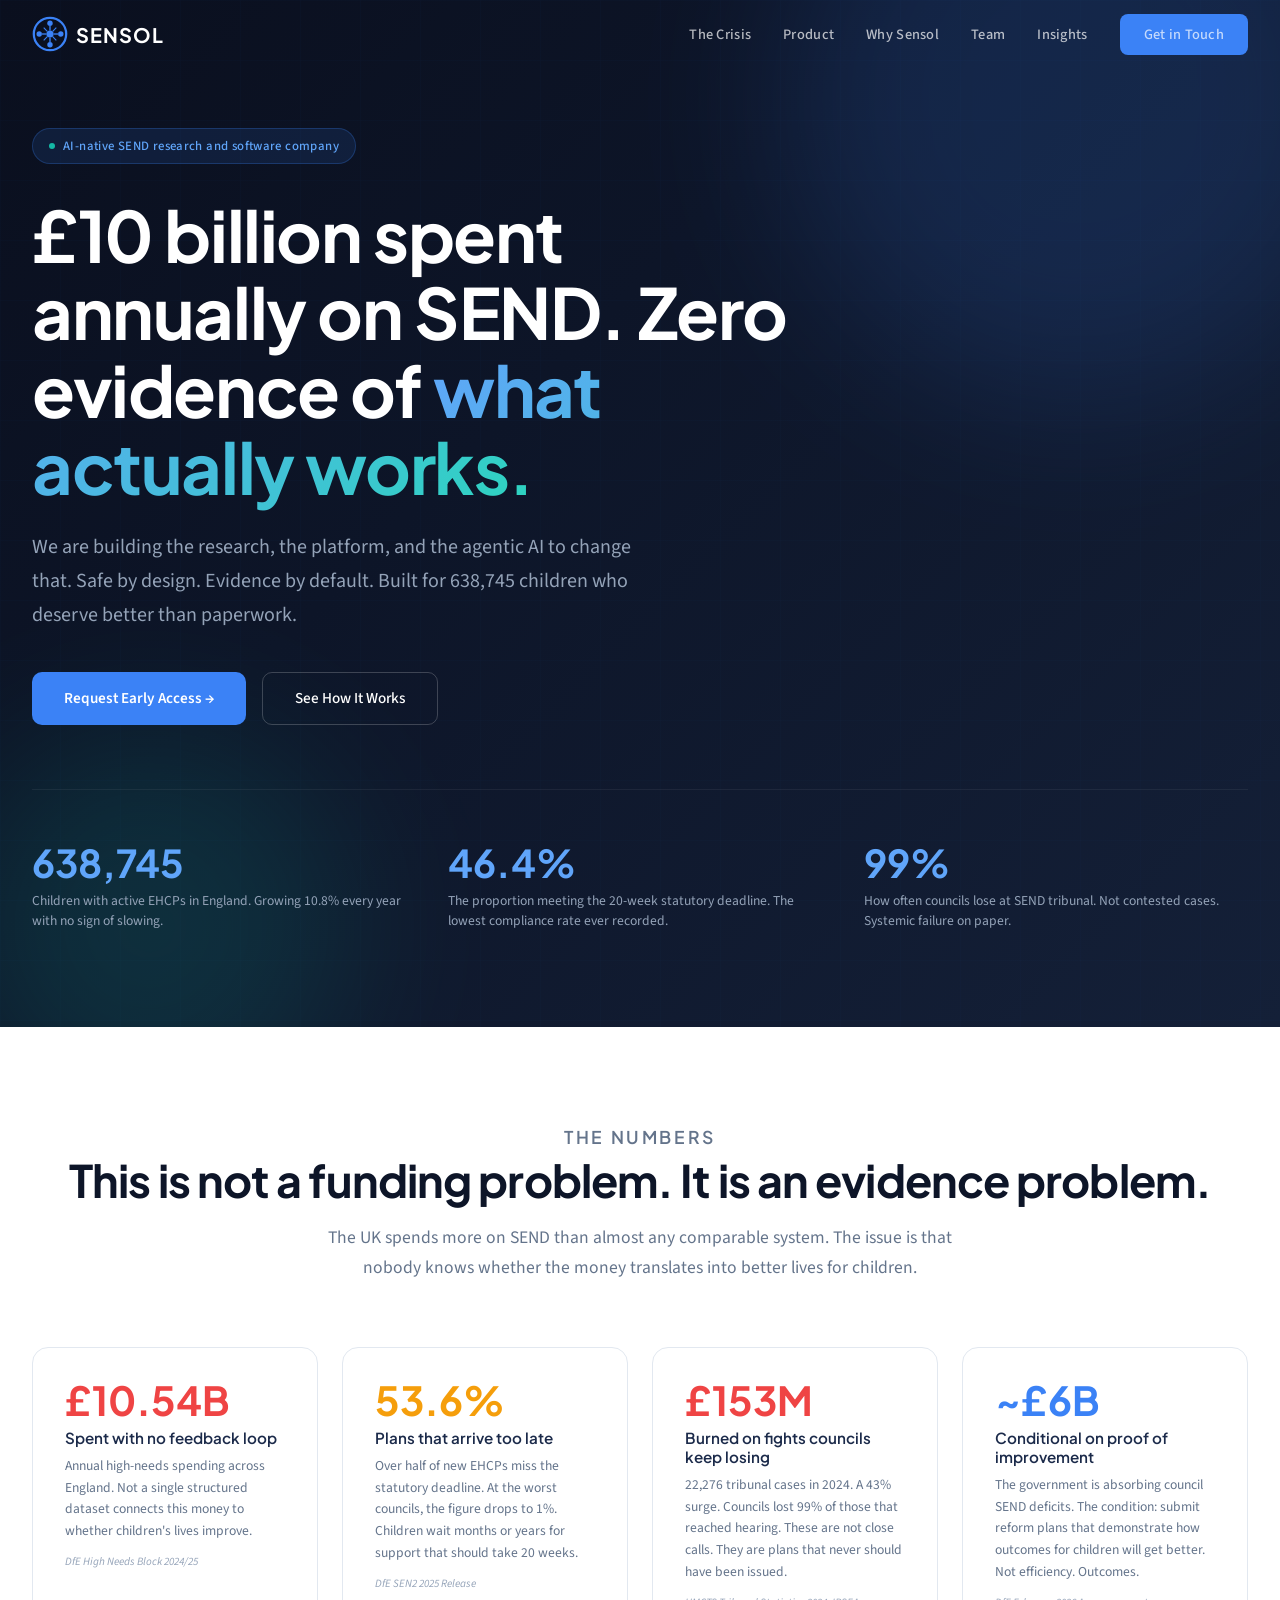
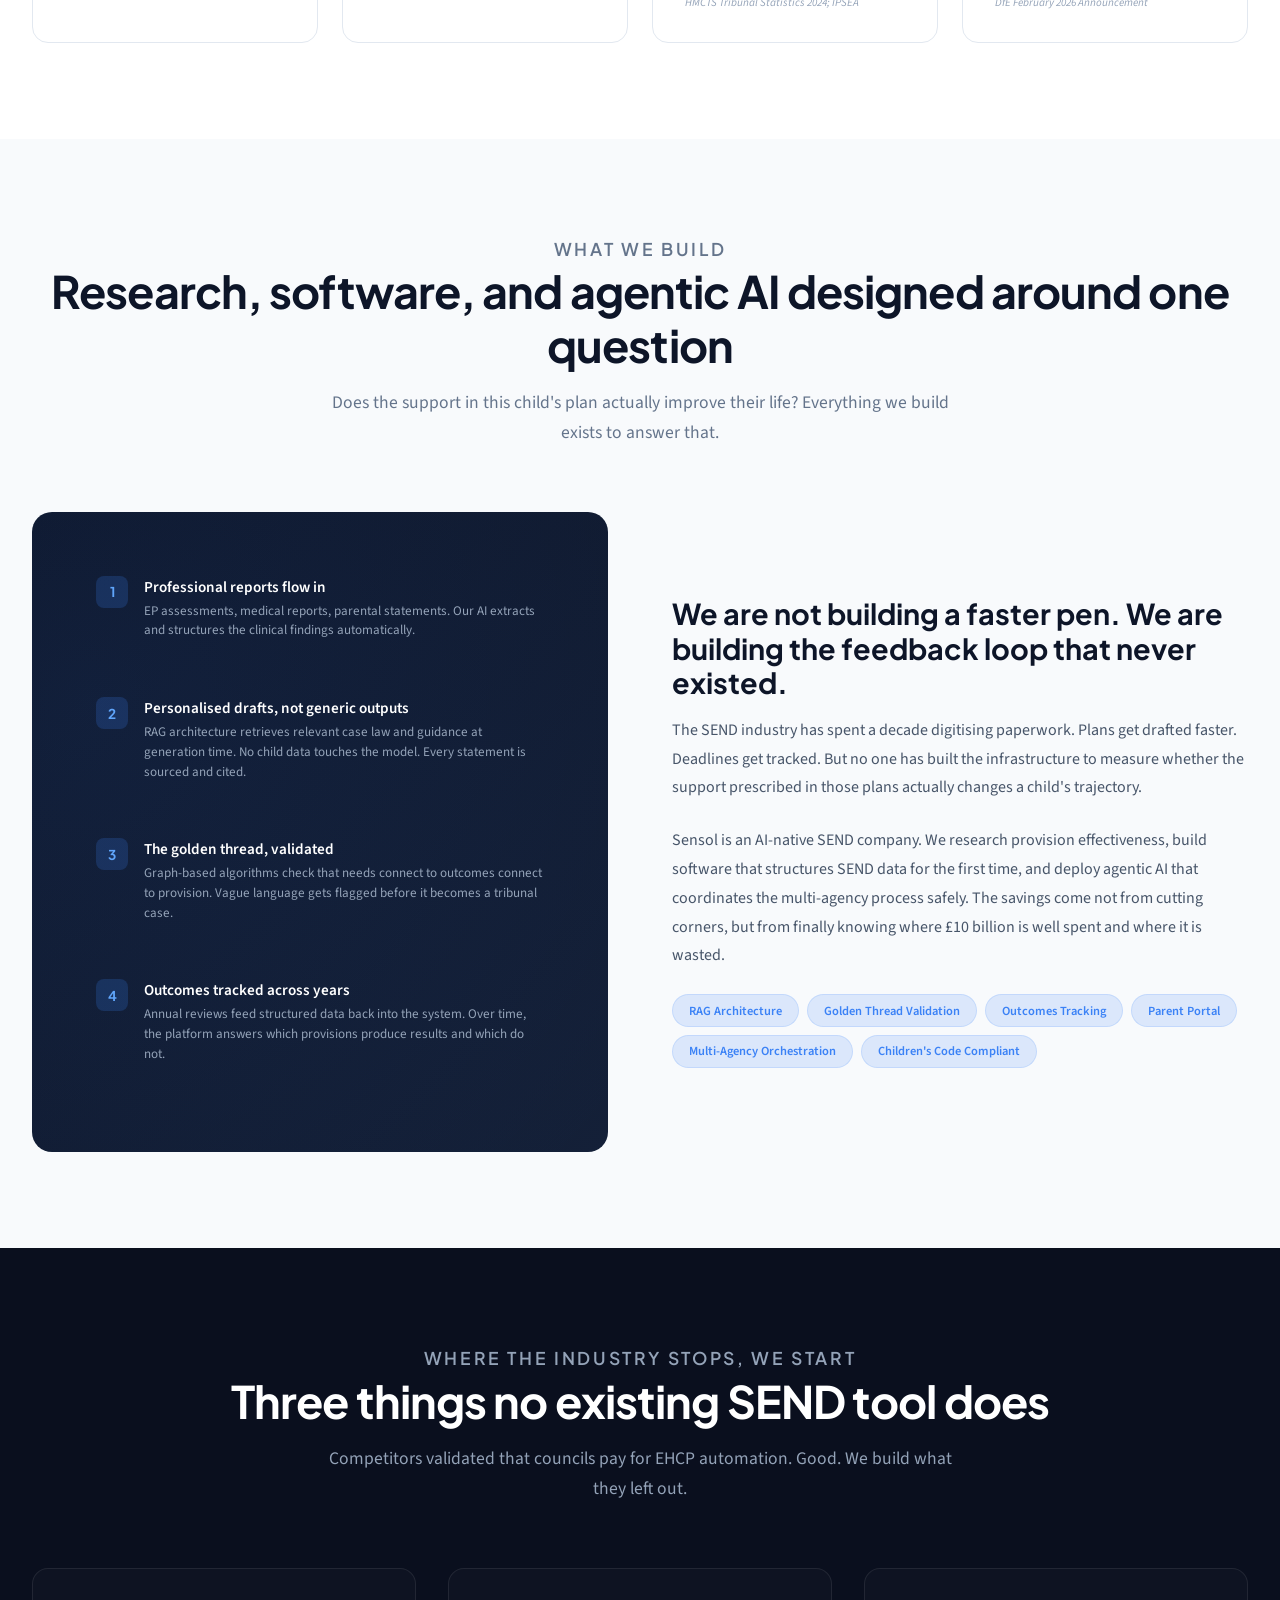
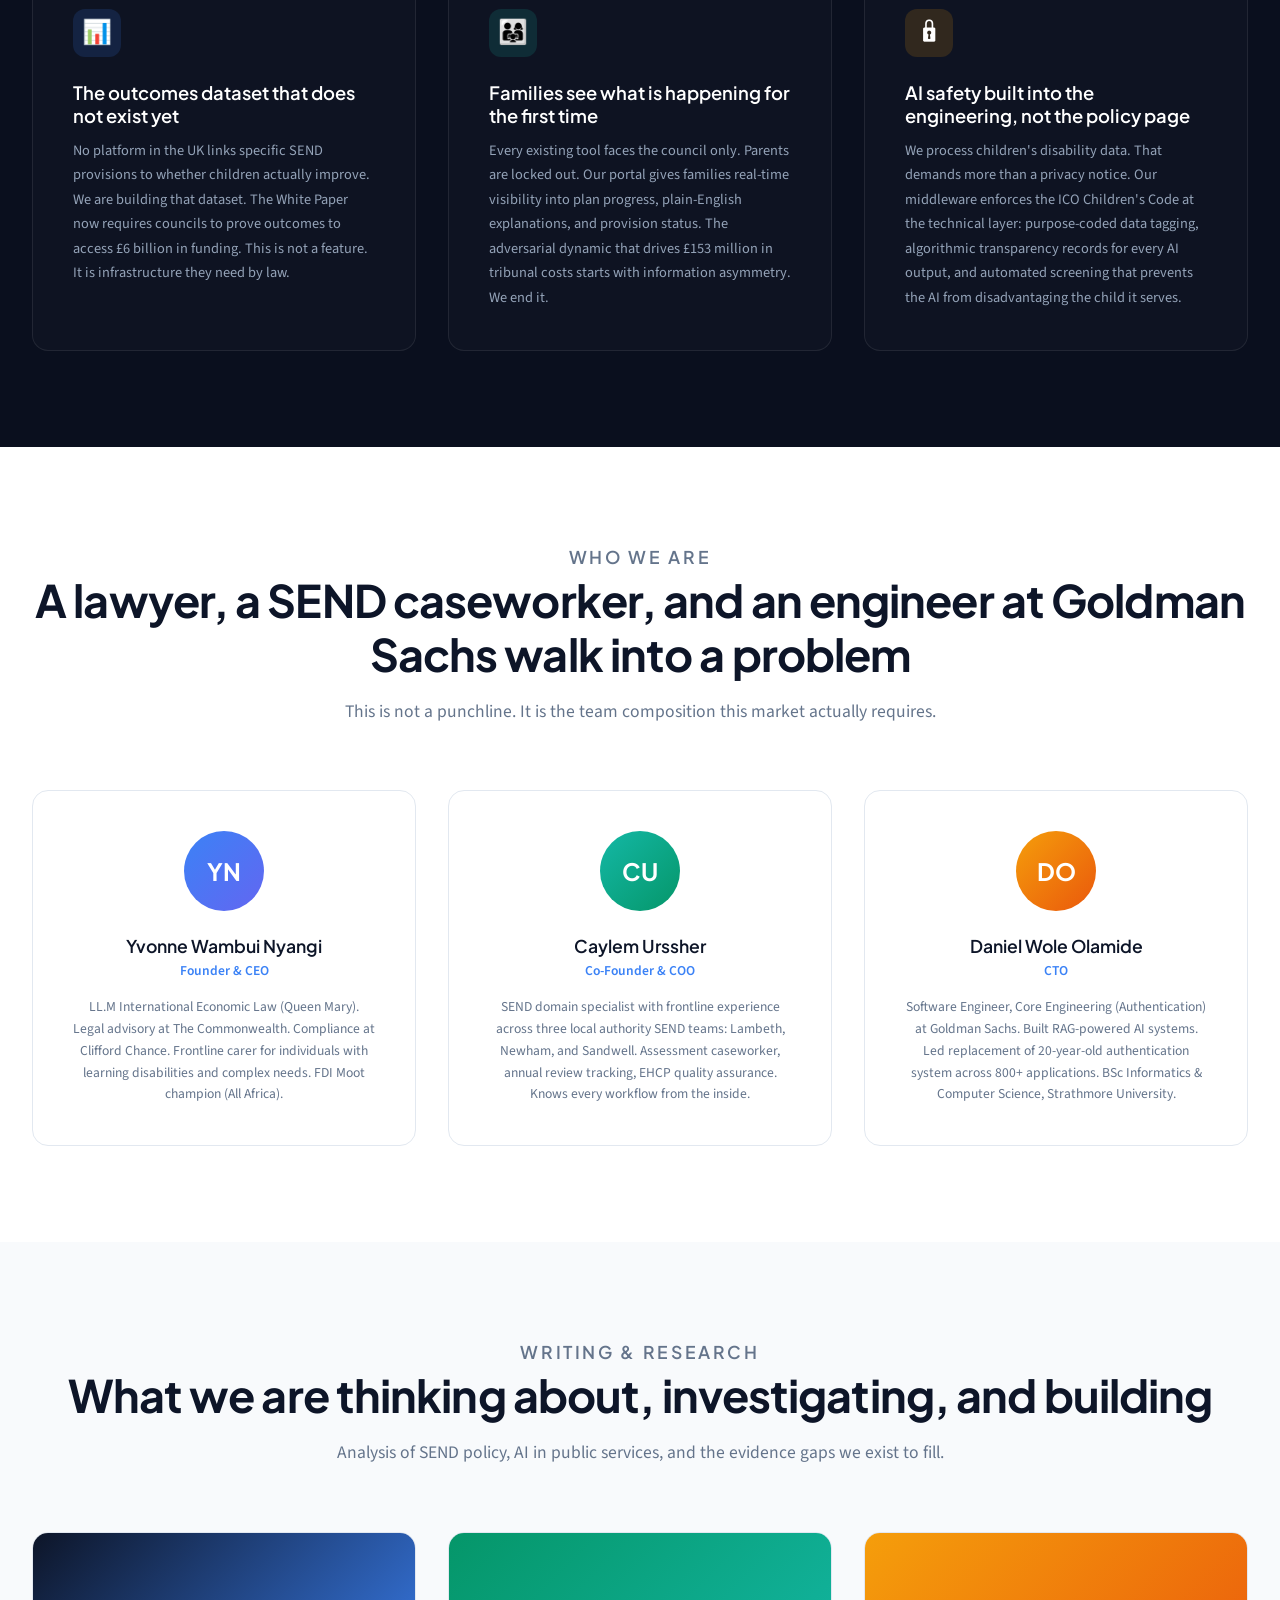
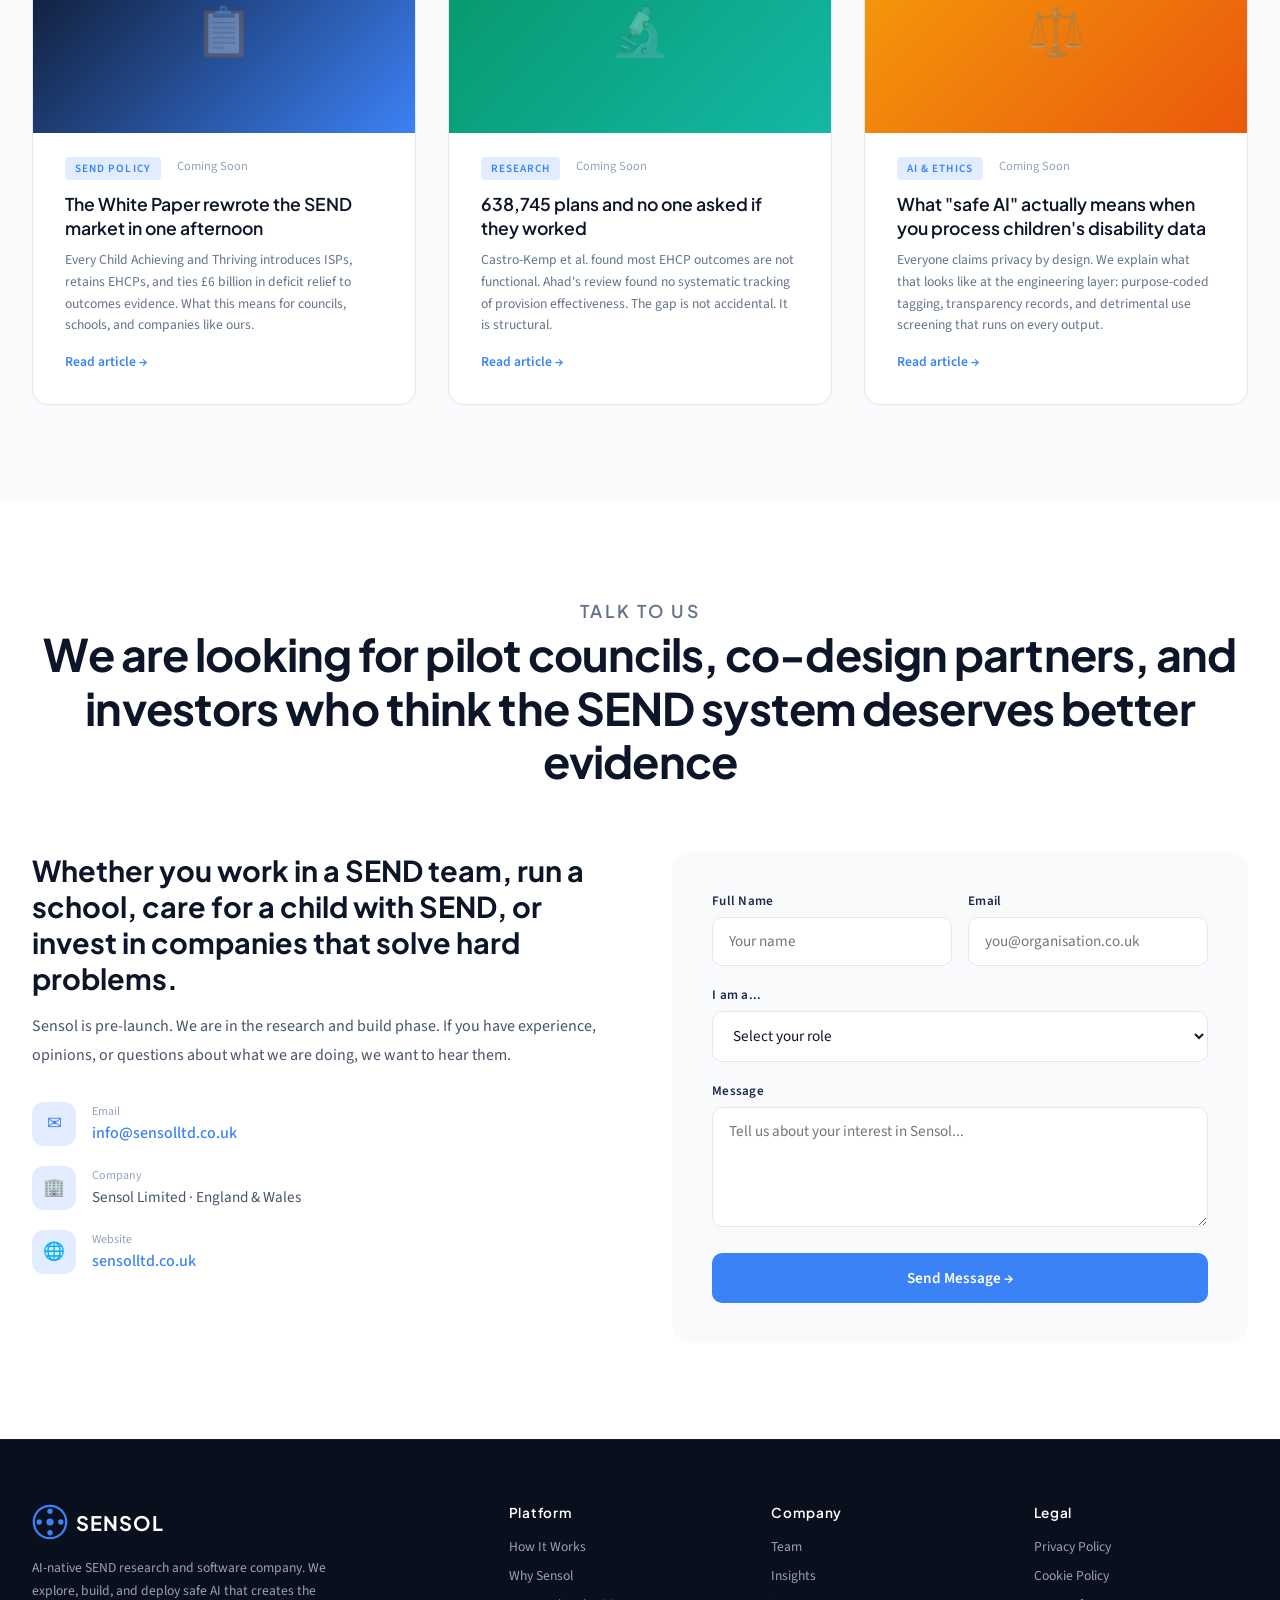
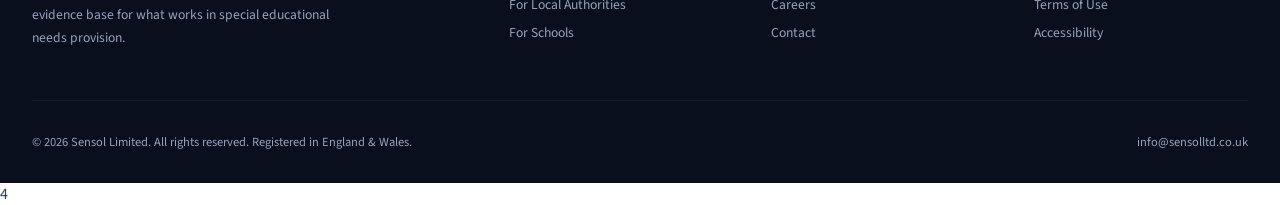
==== commit f8eb0e6f: "Update meta tags and content in index.html" ====
--- a/index.html
+++ b/index.html
@@ -3,17 +3,17 @@
 <head>
 <meta charset="UTF-8">
 <meta name="viewport" content="width=device-width, initial-scale=1.0">
-<title>Sensol — SEND Documentation & Outcomes Platform</title>
-<meta name="description" content="Sensol builds the first platform connecting SEND provision to measured child outcomes. AI-powered EHCP and ISP documentation for local authorities and schools.">
-<meta name="keywords" content="SEND, EHCP, Education Health Care Plan, ISP, Individual Support Plan, AI, outcomes tracking, local authority, special educational needs">
+<title>Sensol | AI-Native SEND Research & Software Company</title>
+<meta name="description" content="Sensol explores, researches, and builds safe AI for the SEND sector. We are creating the evidence base that connects provision to outcomes for 638,745 children.">
+<meta name="keywords" content="SEND, EHCP, Education Health Care Plan, ISP, Individual Support Plan, AI, outcomes tracking, local authority, special educational needs, agentic AI, SEND research">
 <meta name="author" content="Sensol Limited">
-<meta property="og:title" content="Sensol — Evidence-Based SEND Documentation">
-<meta property="og:description" content="The first platform that measures whether SEND provision actually improves children's lives.">
+<meta property="og:title" content="Sensol | AI-Native SEND Research & Software Company">
+<meta property="og:description" content="£10 billion spent on SEND annually. Zero evidence of what works. We are building the research, the platform, and the agentic AI to change that.">
 <meta property="og:type" content="website">
-<meta property="og:url" content="https://sensol.co.uk">
+<meta property="og:url" content="https://sensolltd.co.uk">
 <link rel="preconnect" href="https://fonts.googleapis.com">
 <link rel="preconnect" href="https://fonts.gstatic.com" crossorigin>
-<link href="https://fonts.googleapis.com/css2?family=DM+Sans:ital,opsz,wght@0,9..40,300;0,9..40,400;0,9..40,500;0,9..40,600;0,9..40,700;1,9..40,400&family=Sora:wght@300;400;500;600;700&display=swap" rel="stylesheet">
+<link href="https://fonts.googleapis.com/css2?family=Plus+Jakarta+Sans:ital,wght@0,300;0,400;0,500;0,600;0,700;0,800;1,400&family=Source+Sans+3:ital,wght@0,300;0,400;0,500;0,600;0,700;1,400&display=swap" rel="stylesheet">
 <style>
 *, *::before, *::after { margin: 0; padding: 0; box-sizing: border-box; }
 
@@ -40,8 +40,8 @@
   --grey-600: #475569;
   --grey-700: #334155;
   --grey-800: #1e293b;
-  --font-display: 'Sora', sans-serif;
-  --font-body: 'DM Sans', sans-serif;
+  --font-display: 'Plus Jakarta Sans', sans-serif;
+  --font-body: 'Source Sans 3', sans-serif;
   --transition: cubic-bezier(0.16, 1, 0.3, 1);
 }
 
@@ -455,9 +455,9 @@
   <div class="hero-orb hero-orb-1"></div>
   <div class="hero-orb hero-orb-2"></div>
   <div class="hero-content">
-    <div class="hero-badge"><span class="dot"></span> Building the future of SEND evidence</div>
-    <h1>The first platform that measures whether <span class="highlight">SEND provision actually works</span></h1>
-    <p class="hero-sub">638,745 children hold statutory support plans. £10.54 billion is spent annually. No one tracks whether it improves their lives. Until now.</p>
+    <div class="hero-badge"><span class="dot"></span> AI-native SEND research and software company</div>
+    <h1>£10 billion spent annually on SEND. Zero evidence of <span class="highlight">what actually works.</span></h1>
+    <p class="hero-sub">We are building the research, the platform, and the agentic AI to change that. Safe by design. Evidence by default. Built for 638,745 children who deserve better than paperwork.</p>
     <div class="hero-actions">
       <a href="#contact" class="btn-primary">Request Early Access →</a>
       <a href="#product" class="btn-secondary">See How It Works</a>
@@ -465,15 +465,15 @@
     <div class="hero-stats">
       <div class="hero-stat">
         <h3><span class="num-accent">638,745</span></h3>
-        <p>Active EHCPs under management, growing 10.8% year-on-year</p>
+        <p>Children with active EHCPs in England. Growing 10.8% every year with no sign of slowing.</p>
       </div>
       <div class="hero-stat">
         <h3><span class="num-accent">46.4%</span></h3>
-        <p>Plans meeting the 20-week statutory deadline — the lowest rate on record</p>
+        <p>The proportion meeting the 20-week statutory deadline. The lowest compliance rate ever recorded.</p>
       </div>
       <div class="hero-stat">
         <h3><span class="num-accent">99%</span></h3>
-        <p>Council loss rate at SEND tribunal — a systemic failure, not contested outcomes</p>
+        <p>How often councils lose at SEND tribunal. Not contested cases. Systemic failure on paper.</p>
       </div>
     </div>
   </div>
@@ -483,34 +483,34 @@
 <section class="section-light" id="problem">
   <div class="container">
     <div class="section-header reveal">
-      <p class="section-label">The Problem</p>
-      <h2>A system in crisis. Children paying the price.</h2>
-      <p>The UK SEND system is financially unsustainable, administratively overwhelmed, and producing plans that routinely fail legal standards.</p>
+      <p class="section-label">The Numbers</p>
+      <h2>This is not a funding problem. It is an evidence problem.</h2>
+      <p>The UK spends more on SEND than almost any comparable system. The issue is that nobody knows whether the money translates into better lives for children.</p>
     </div>
     <div class="crisis-grid">
       <div class="crisis-card reveal reveal-delay-1">
         <div class="crisis-number red">£10.54B</div>
-        <h4>Annual High Needs Spending</h4>
-        <p>Spent each year on SEND provision with no structured evidence base showing which interventions work for which children.</p>
-        <div class="crisis-source">Source: DfE High Needs Block 2024/25</div>
+        <h4>Spent with no feedback loop</h4>
+        <p>Annual high-needs spending across England. Not a single structured dataset connects this money to whether children's lives improve.</p>
+        <div class="crisis-source">DfE High Needs Block 2024/25</div>
       </div>
       <div class="crisis-card reveal reveal-delay-2">
         <div class="crisis-number amber">53.6%</div>
-        <h4>Plans Delivered Late</h4>
-        <p>More than half of new EHCPs exceed the 20-week statutory deadline. Some councils achieve as low as 1% on-time delivery.</p>
-        <div class="crisis-source">Source: DfE SEN2 2025 Release</div>
+        <h4>Plans that arrive too late</h4>
+        <p>Over half of new EHCPs miss the statutory deadline. At the worst councils, the figure drops to 1%. Children wait months or years for support that should take 20 weeks.</p>
+        <div class="crisis-source">DfE SEN2 2025 Release</div>
       </div>
       <div class="crisis-card reveal reveal-delay-3">
         <div class="crisis-number red">£153M</div>
-        <h4>Annual Tribunal Cost</h4>
-        <p>22,276 tribunal cases registered in 2024 — a 43% surge. Councils lost 99% of the 11,157 cases that reached hearing.</p>
-        <div class="crisis-source">Source: HMCTS Tribunal Statistics 2024; IPSEA</div>
+        <h4>Burned on fights councils keep losing</h4>
+        <p>22,276 tribunal cases in 2024. A 43% surge. Councils lost 99% of those that reached hearing. These are not close calls. They are plans that never should have been issued.</p>
+        <div class="crisis-source">HMCTS Tribunal Statistics 2024; IPSEA</div>
       </div>
       <div class="crisis-card reveal reveal-delay-1">
         <div class="crisis-number blue">~£6B</div>
-        <h4>Deficit Absorption</h4>
-        <p>Government absorbing LA deficits — conditional on councils submitting approved reform plans demonstrating improved outcomes.</p>
-        <div class="crisis-source">Source: DfE February 2026 Announcement</div>
+        <h4>Conditional on proof of improvement</h4>
+        <p>The government is absorbing council SEND deficits. The condition: submit reform plans that demonstrate how outcomes for children will get better. Not efficiency. Outcomes.</p>
+        <div class="crisis-source">DfE February 2026 Announcement</div>
       </div>
     </div>
   </div>
@@ -520,33 +520,33 @@
 <section class="section-grey" id="product">
   <div class="container">
     <div class="section-header reveal">
-      <p class="section-label">The Platform</p>
-      <h2>From documentation to evidence</h2>
-      <p>Sensol covers the full SEND framework — from ISPs for schools to EHCPs for local authorities — with outcomes tracking built in from day one.</p>
+      <p class="section-label">What We Build</p>
+      <h2>Research, software, and agentic AI designed around one question</h2>
+      <p>Does the support in this child's plan actually improve their life? Everything we build exists to answer that.</p>
     </div>
     <div class="product-flow reveal">
       <div class="product-visual">
         <div class="flow-step">
           <div class="flow-num">1</div>
-          <div><h4>Upload Professional Reports</h4><p>EP reports, medical assessments, parental statements — the AI extracts and structures key findings automatically.</p></div>
+          <div><h4>Professional reports flow in</h4><p>EP assessments, medical reports, parental statements. Our AI extracts and structures the clinical findings automatically.</p></div>
         </div>
         <div class="flow-step">
           <div class="flow-num">2</div>
-          <div><h4>AI Generates Personalised Draft</h4><p>RAG-powered drafting retrieves relevant guidance and case law without training on child data. Every statement is cited.</p></div>
+          <div><h4>Personalised drafts, not generic outputs</h4><p>RAG architecture retrieves relevant case law and guidance at generation time. No child data touches the model. Every statement is sourced and cited.</p></div>
         </div>
         <div class="flow-step">
           <div class="flow-num">3</div>
-          <div><h4>Quality Assurance & Golden Thread</h4><p>Automated validation ensures needs link to outcomes link to provision. Vague or non-quantified statements are flagged.</p></div>
+          <div><h4>The golden thread, validated</h4><p>Graph-based algorithms check that needs connect to outcomes connect to provision. Vague language gets flagged before it becomes a tribunal case.</p></div>
         </div>
         <div class="flow-step">
           <div class="flow-num">4</div>
-          <div><h4>Track Outcomes Over Time</h4><p>Every annual review feeds structured data connecting provision to progress — building the evidence no one else collects.</p></div>
+          <div><h4>Outcomes tracked across years</h4><p>Annual reviews feed structured data back into the system. Over time, the platform answers which provisions produce results and which do not.</p></div>
         </div>
       </div>
       <div class="product-text">
-        <h3>Not faster paperwork. An evidence base.</h3>
-        <p>Current tools make the existing broken process faster. Sensol asks a different question entirely: does the support specified in this plan actually improve the child's life?</p>
-        <p>Our platform builds the first structured, machine-readable dataset linking specific provisions to measured child outcomes across annual review cycles. Drawing on DfE attainment data, P-scales, attendance records, and the ECHILD linked dataset, we generate evidence that has never existed before.</p>
+        <h3>We are not building a faster pen. We are building the feedback loop that never existed.</h3>
+        <p>The SEND industry has spent a decade digitising paperwork. Plans get drafted faster. Deadlines get tracked. But no one has built the infrastructure to measure whether the support prescribed in those plans actually changes a child's trajectory.</p>
+        <p>Sensol is an AI-native SEND company. We research provision effectiveness, build software that structures SEND data for the first time, and deploy agentic AI that coordinates the multi-agency process safely. The savings come not from cutting corners, but from finally knowing where £10 billion is well spent and where it is wasted.</p>
         <div class="feature-tags">
           <span class="feature-tag">RAG Architecture</span>
           <span class="feature-tag">Golden Thread Validation</span>
@@ -564,25 +564,25 @@
 <section class="section-dark" id="difference">
   <div class="container">
     <div class="section-header reveal">
-      <p class="section-label">What Sets Us Apart</p>
-      <h2>Three capabilities no competitor offers</h2>
-      <p>The market has validated that councils pay for EHCP automation. Sensol goes where existing tools stop.</p>
+      <p class="section-label">Where The Industry Stops, We Start</p>
+      <h2>Three things no existing SEND tool does</h2>
+      <p>Competitors validated that councils pay for EHCP automation. Good. We build what they left out.</p>
     </div>
     <div class="diff-grid">
       <div class="diff-card reveal reveal-delay-1">
         <div class="diff-icon blue">📊</div>
-        <h3>Longitudinal Outcomes Tracking</h3>
-        <p>The only platform building a structured dataset linking SEND provision to measured child progress. No competitor addresses this — and the White Paper now makes outcomes accountability a condition of £6 billion in deficit funding.</p>
+        <h3>The outcomes dataset that does not exist yet</h3>
+        <p>No platform in the UK links specific SEND provisions to whether children actually improve. We are building that dataset. The White Paper now requires councils to prove outcomes to access £6 billion in funding. This is not a feature. It is infrastructure they need by law.</p>
       </div>
       <div class="diff-card reveal reveal-delay-2">
         <div class="diff-icon teal">👨‍👩‍👧</div>
-        <h3>Parent Transparency Portal</h3>
-        <p>Every existing EHCP tool serves only council users. Sensol gives families real-time visibility into plan progress, plain-English explanations, and provision delivery status — breaking the information asymmetry that drives tribunal appeals.</p>
+        <h3>Families see what is happening for the first time</h3>
+        <p>Every existing tool faces the council only. Parents are locked out. Our portal gives families real-time visibility into plan progress, plain-English explanations, and provision status. The adversarial dynamic that drives £153 million in tribunal costs starts with information asymmetry. We end it.</p>
       </div>
       <div class="diff-card reveal reveal-delay-3">
         <div class="diff-icon amber">🔒</div>
-        <h3>Children's Code as Engineering</h3>
-        <p>We implement the ICO's Age Appropriate Design Code as automated technical controls — not a policy document. Purpose-coded data tagging, algorithmic transparency records, and detrimental use screening built into the middleware layer.</p>
+        <h3>AI safety built into the engineering, not the policy page</h3>
+        <p>We process children's disability data. That demands more than a privacy notice. Our middleware enforces the ICO Children's Code at the technical layer: purpose-coded data tagging, algorithmic transparency records for every AI output, and automated screening that prevents the AI from disadvantaging the child it serves.</p>
       </div>
     </div>
   </div>
@@ -592,9 +592,9 @@
 <section class="section-light" id="team">
   <div class="container">
     <div class="section-header reveal">
-      <p class="section-label">The Team</p>
-      <h2>Built by people who know this system from the inside</h2>
-      <p>Legal expertise. Frontline SEND experience. Production-grade engineering. The combination this market requires.</p>
+      <p class="section-label">Who We Are</p>
+      <h2>A lawyer, a SEND caseworker, and an engineer at Goldman Sachs walk into a problem</h2>
+      <p>This is not a punchline. It is the team composition this market actually requires.</p>
     </div>
     <div class="team-grid">
       <div class="team-card reveal reveal-delay-1">
@@ -623,17 +623,17 @@
 <section class="section-grey" id="blog">
   <div class="container">
     <div class="section-header reveal">
-      <p class="section-label">Insights</p>
-      <h2>Research, policy, and perspectives</h2>
-      <p>Analysis of the SEND landscape, AI in public services, and the evidence that shapes what we build.</p>
+      <p class="section-label">Writing & Research</p>
+      <h2>What we are thinking about, investigating, and building</h2>
+      <p>Analysis of SEND policy, AI in public services, and the evidence gaps we exist to fill.</p>
     </div>
     <div class="blog-grid">
       <div class="blog-card reveal reveal-delay-1">
         <div class="blog-img blog-img-1"><div class="blog-overlay">📋</div></div>
         <div class="blog-body">
           <div class="blog-meta"><span class="blog-tag">SEND Policy</span><span class="blog-date">Coming Soon</span></div>
-          <h3>What the February 2026 White Paper means for SEND technology</h3>
-          <p>Every Child Achieving and Thriving introduces ISPs, retains EHCPs, and makes outcomes accountability a condition of funding. We break down the implications.</p>
+          <h3>The White Paper rewrote the SEND market in one afternoon</h3>
+          <p>Every Child Achieving and Thriving introduces ISPs, retains EHCPs, and ties £6 billion in deficit relief to outcomes evidence. What this means for councils, schools, and companies like ours.</p>
           <a href="#" class="blog-link">Read article →</a>
         </div>
       </div>
@@ -641,8 +641,8 @@
         <div class="blog-img blog-img-2"><div class="blog-overlay">🔬</div></div>
         <div class="blog-body">
           <div class="blog-meta"><span class="blog-tag">Research</span><span class="blog-date">Coming Soon</span></div>
-          <h3>Why no one measures EHCP outcomes — and what it would take to start</h3>
-          <p>Castro-Kemp et al. found most EHCP outcomes are not functional or high quality. Ahad's review found no systematic tracking of provision effectiveness. The data gap is structural.</p>
+          <h3>638,745 plans and no one asked if they worked</h3>
+          <p>Castro-Kemp et al. found most EHCP outcomes are not functional. Ahad's review found no systematic tracking of provision effectiveness. The gap is not accidental. It is structural.</p>
           <a href="#" class="blog-link">Read article →</a>
         </div>
       </div>
@@ -650,8 +650,8 @@
         <div class="blog-img blog-img-3"><div class="blog-overlay">⚖️</div></div>
         <div class="blog-body">
           <div class="blog-meta"><span class="blog-tag">AI & Ethics</span><span class="blog-date">Coming Soon</span></div>
-          <h3>Building AI for children's data: privacy, trust, and the Children's Code</h3>
-          <p>How Sensol implements the ICO's Age Appropriate Design Code as engineering specification — not just a policy document.</p>
+          <h3>What "safe AI" actually means when you process children's disability data</h3>
+          <p>Everyone claims privacy by design. We explain what that looks like at the engineering layer: purpose-coded tagging, transparency records, and detrimental use screening that runs on every output.</p>
           <a href="#" class="blog-link">Read article →</a>
         </div>
       </div>
@@ -663,16 +663,16 @@
 <section class="section-light" id="contact">
   <div class="container">
     <div class="section-header reveal">
-      <p class="section-label">Get in Touch</p>
-      <h2>Let's talk about what SEND provision could look like</h2>
+      <p class="section-label">Talk To Us</p>
+      <h2>We are looking for pilot councils, co-design partners, and investors who think the SEND system deserves better evidence</h2>
     </div>
     <div class="contact-grid reveal">
       <div class="contact-info">
-        <h3>Whether you're a local authority, a school, a parent, or an investor — we want to hear from you.</h3>
-        <p>Sensol is currently in pre-launch development. We are actively seeking pilot local authority partners, co-design participants, and seed investors who believe the SEND system deserves better evidence.</p>
+        <h3>Whether you work in a SEND team, run a school, care for a child with SEND, or invest in companies that solve hard problems.</h3>
+        <p>Sensol is pre-launch. We are in the research and build phase. If you have experience, opinions, or questions about what we are doing, we want to hear them.</p>
         <div class="contact-detail">
           <div class="contact-icon">✉</div>
-          <div><span style="display:block;font-size:0.75rem;color:var(--grey-400);margin-bottom:0.15rem;">Email</span><a href="mailto:info@sensol.co.uk">info@sensol.co.uk</a></div>
+          <div><span style="display:block;font-size:0.75rem;color:var(--grey-400);margin-bottom:0.15rem;">Email</span><a href="mailto:info@sensolltd.co.uk">info@sensolltd.co.uk</a></div>
         </div>
         <div class="contact-detail">
           <div class="contact-icon">🏢</div>
@@ -680,14 +680,14 @@
         </div>
         <div class="contact-detail">
           <div class="contact-icon">🌐</div>
-          <div><span style="display:block;font-size:0.75rem;color:var(--grey-400);margin-bottom:0.15rem;">Website</span><a href="https://sensol.co.uk">sensol.co.uk</a></div>
-        </div>
-      </div>
-      <form class="contact-form" action="https://formsubmit.co/info@sensol.co.uk" method="POST">
-        <input type="hidden" name="_subject" value="New enquiry from sensol.co.uk">
+          <div><span style="display:block;font-size:0.75rem;color:var(--grey-400);margin-bottom:0.15rem;">Website</span><a href="https://sensolltd.co.uk">sensolltd.co.uk</a></div>
+        </div>
+      </div>
+      <form class="contact-form" action="https://formsubmit.co/info@sensolltd.co.uk" method="POST">
+        <input type="hidden" name="_subject" value="New enquiry from sensolltd.co.uk">
         <input type="hidden" name="_captcha" value="false">
         <input type="text" name="_honey" style="display:none">
-        <input type="hidden" name="_next" value="https://sensol.co.uk/#contact">
+        <input type="hidden" name="_next" value="https://sensolltd.co.uk/#contact">
         <div class="form-row">
           <div class="form-group">
             <label for="name">Full Name</label>
@@ -734,7 +734,7 @@
           </svg>
           <span>SENSOL</span>
         </a>
-        <p>Building the first evidence base for what works in SEND provision. AI-powered documentation. Measured outcomes. Transparent to families.</p>
+        <p>AI-native SEND research and software company. We explore, build, and deploy safe AI that creates the evidence base for what works in special educational needs provision.</p>
       </div>
       <div class="footer-col">
         <h4>Platform</h4>
@@ -760,7 +760,7 @@
     </div>
     <div class="footer-bottom">
       <span>© 2026 Sensol Limited. All rights reserved. Registered in England & Wales.</span>
-      <span>info@sensol.co.uk</span>
+      <span>info@sensolltd.co.uk</span>
     </div>
   </div>
 </footer>
@@ -819,4 +819,4 @@
 setTimeout(animateCounters, 500);
 </script>
 </body>
-</html>
+</html>4
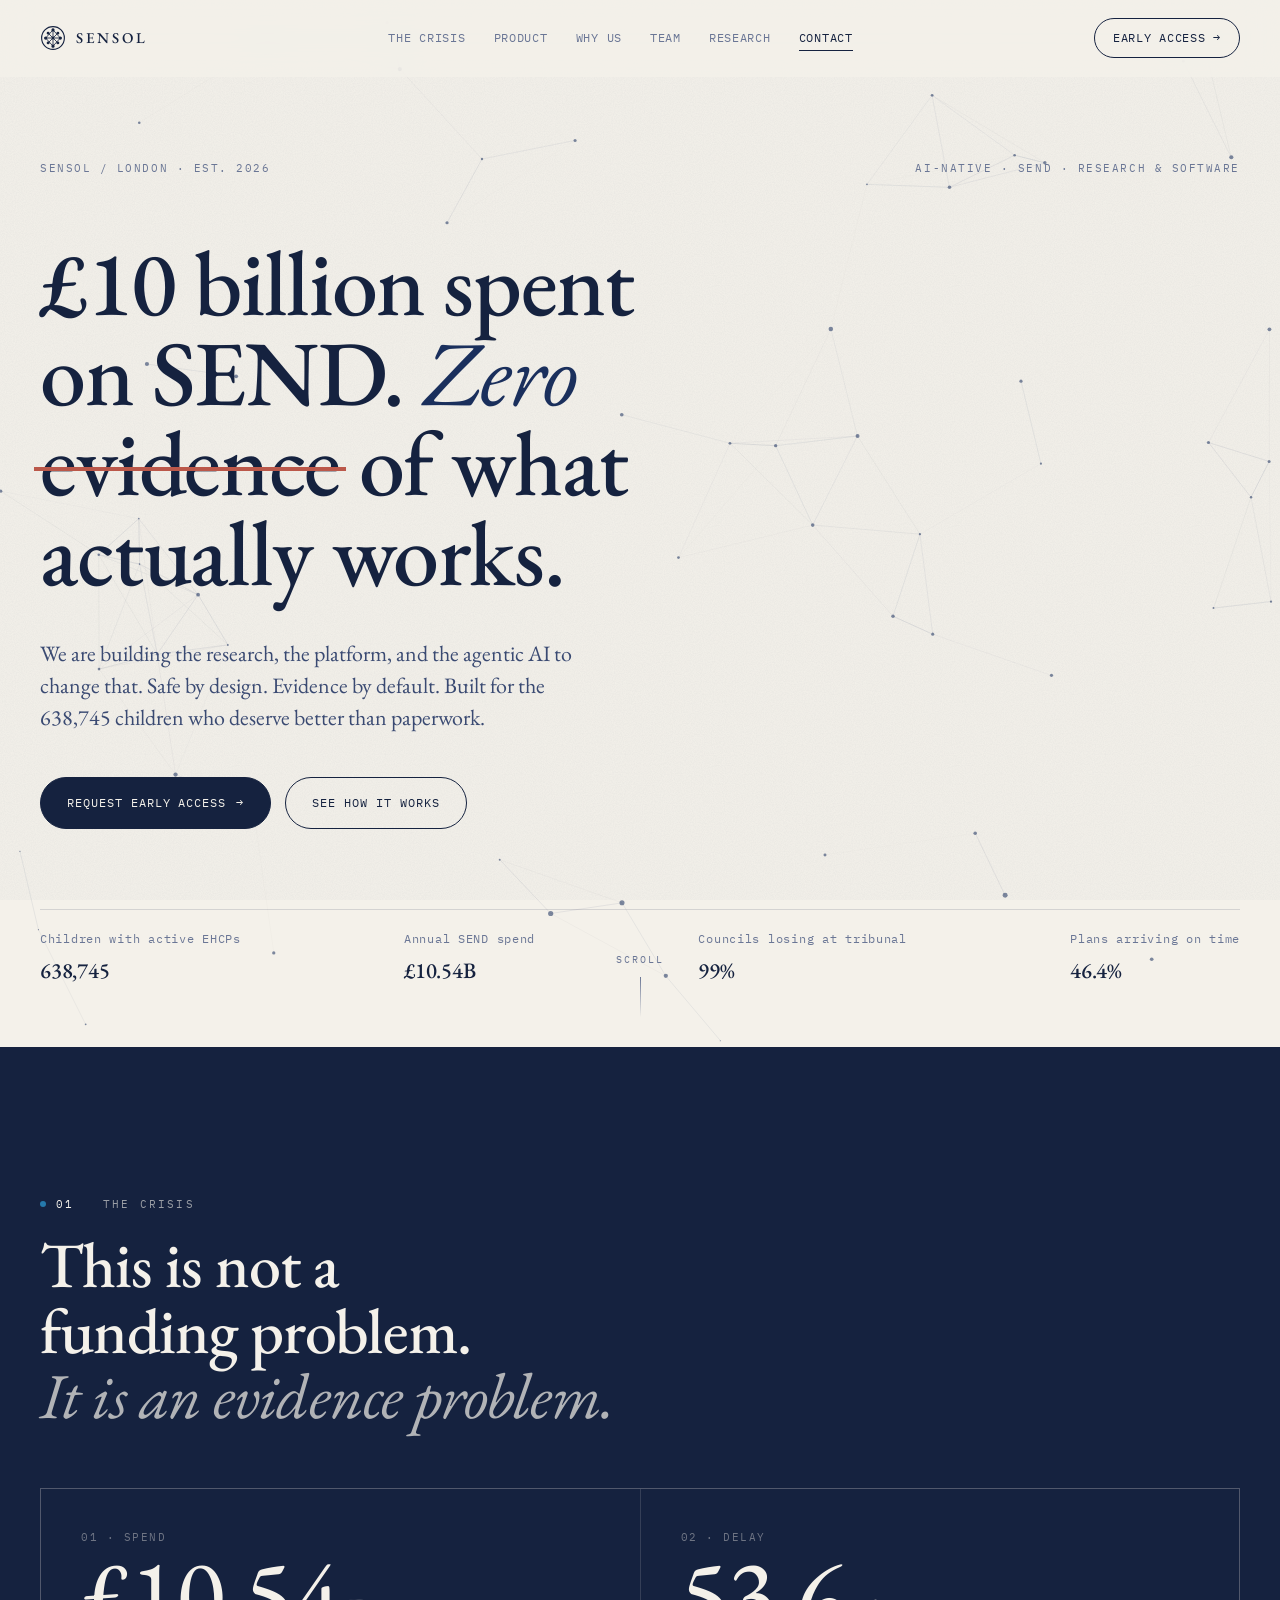
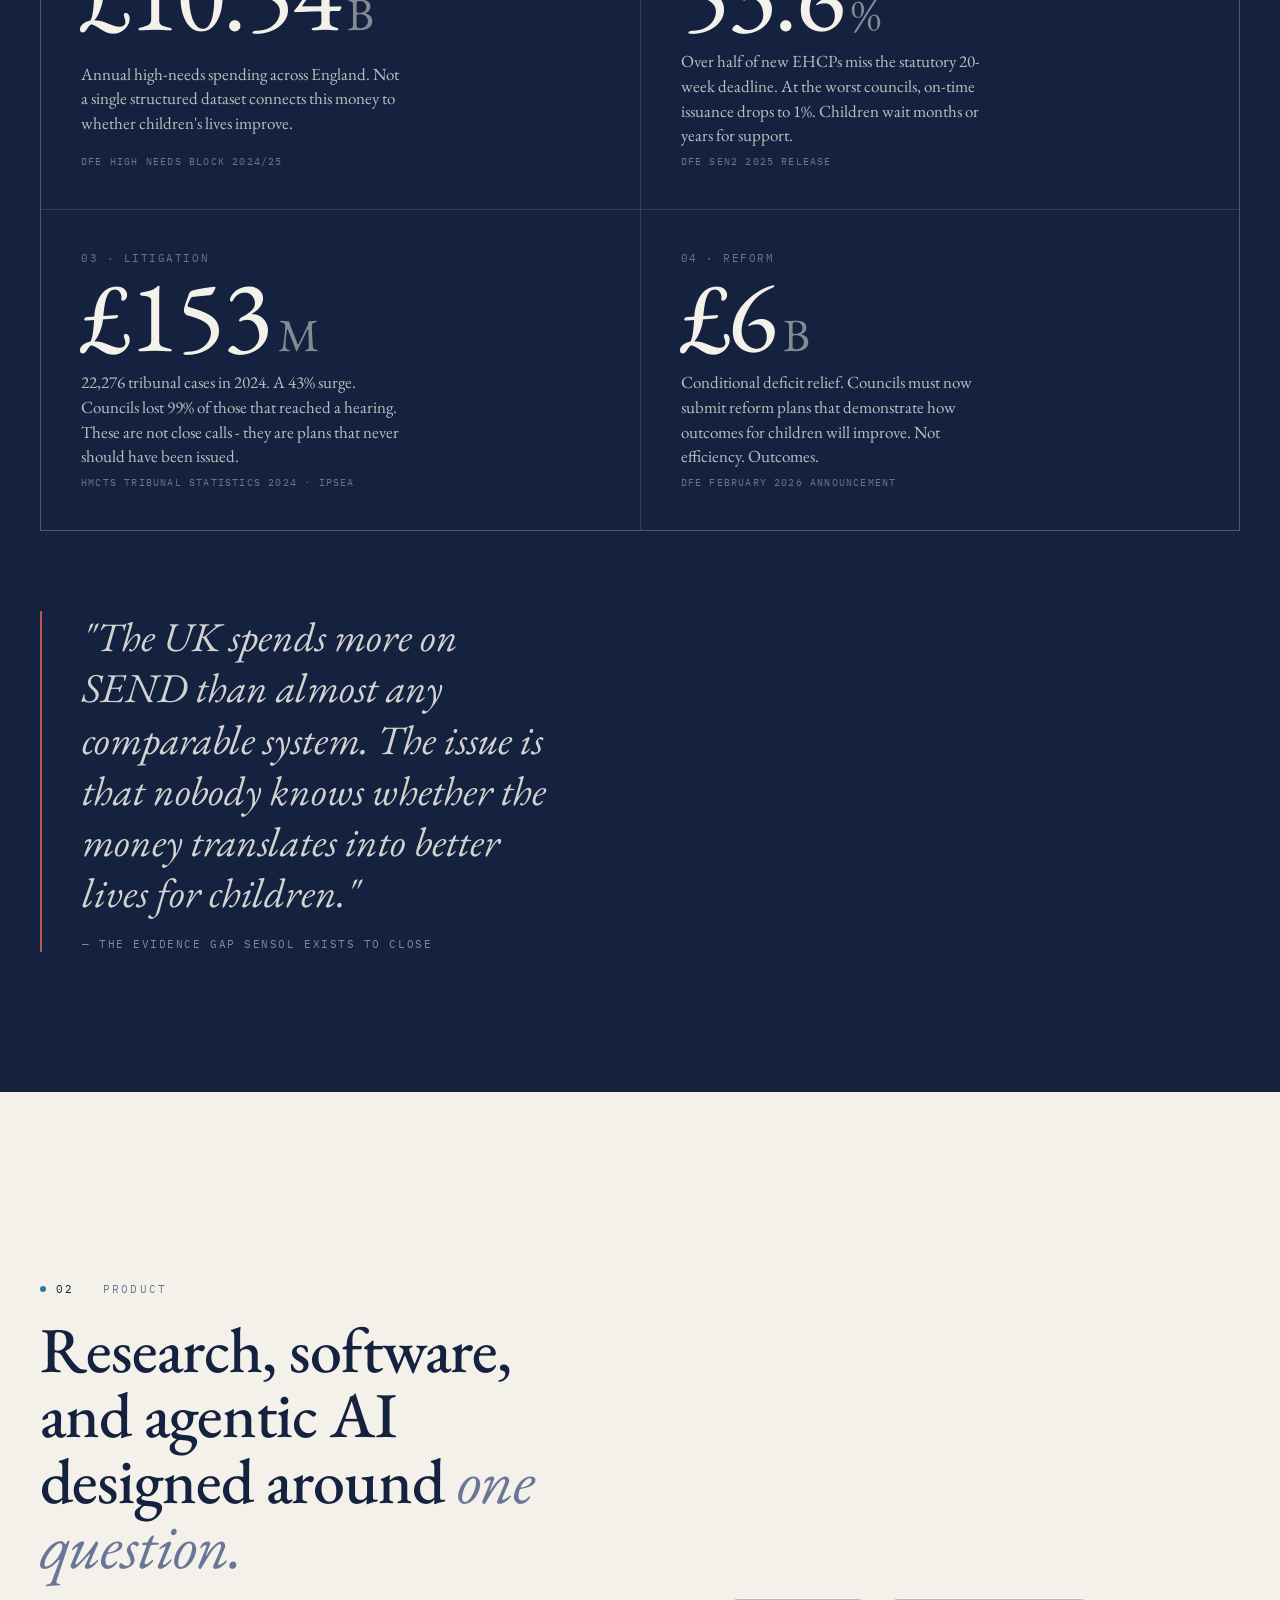
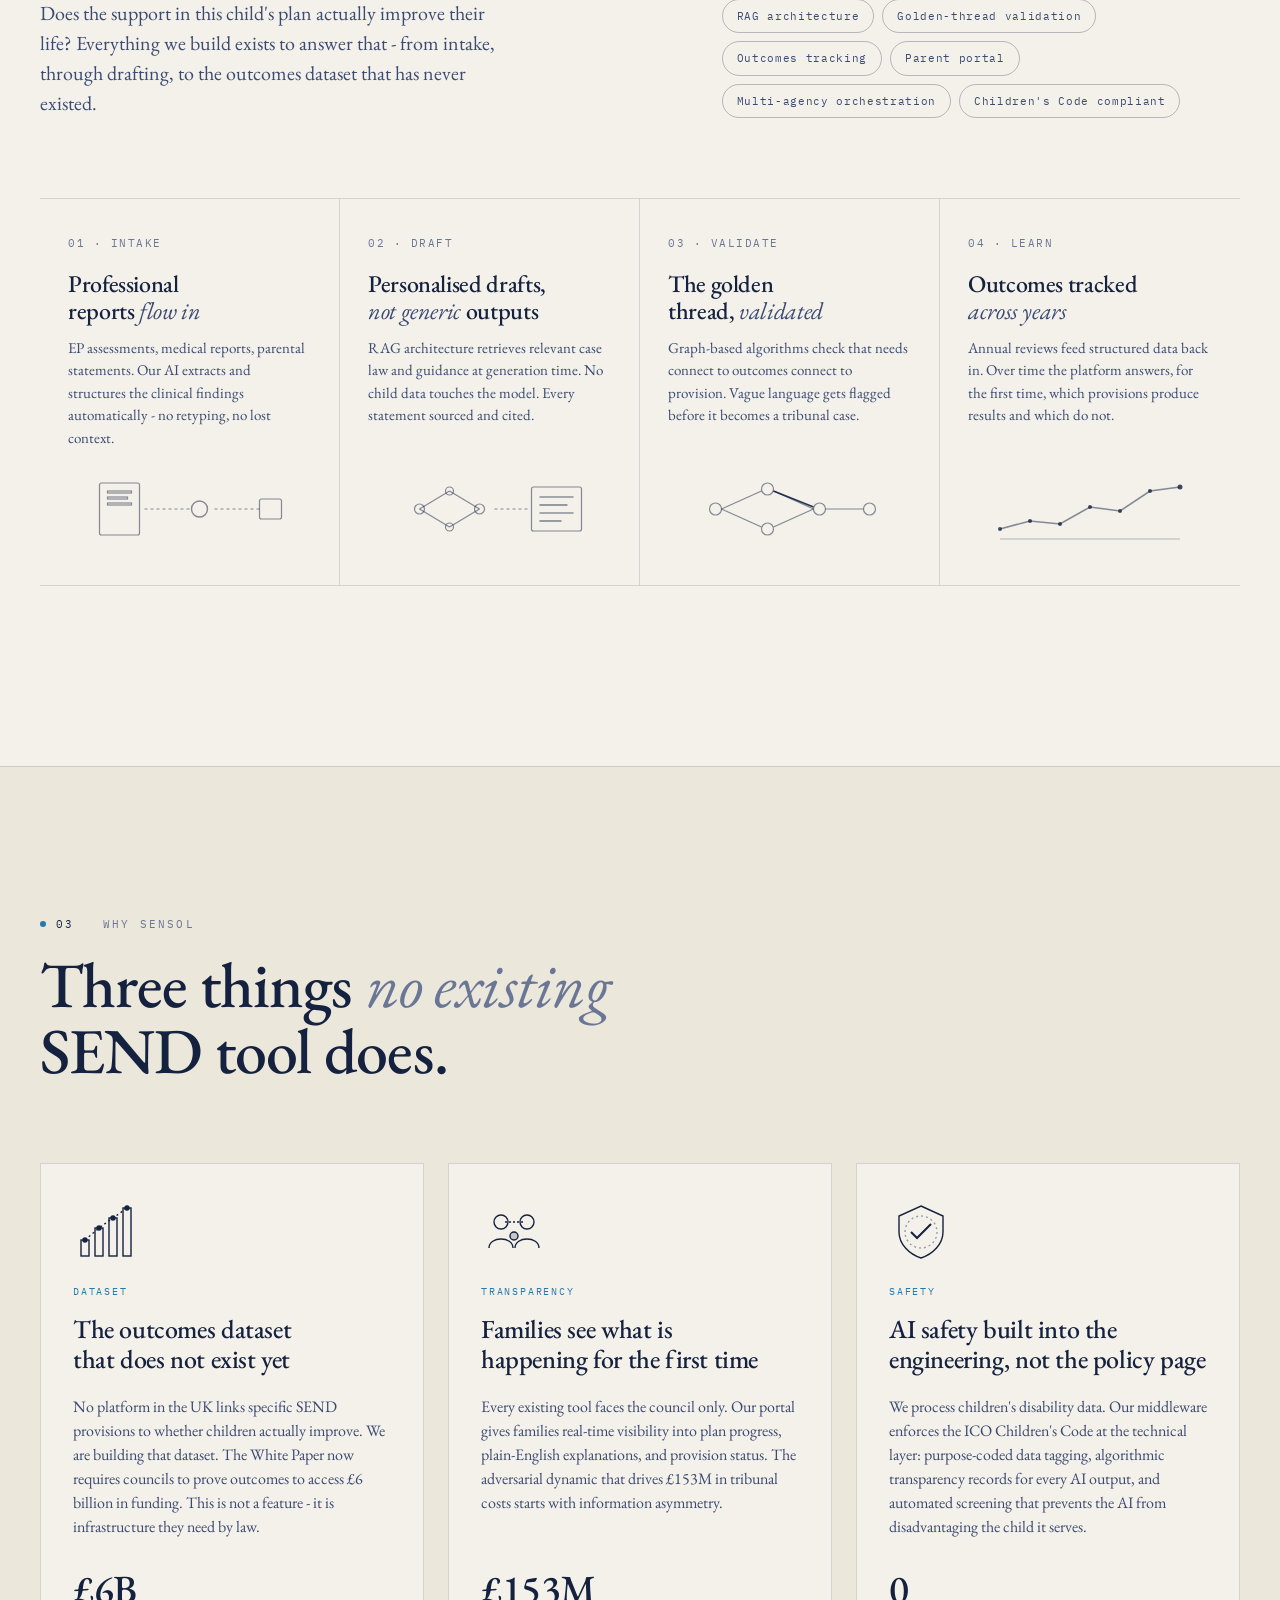
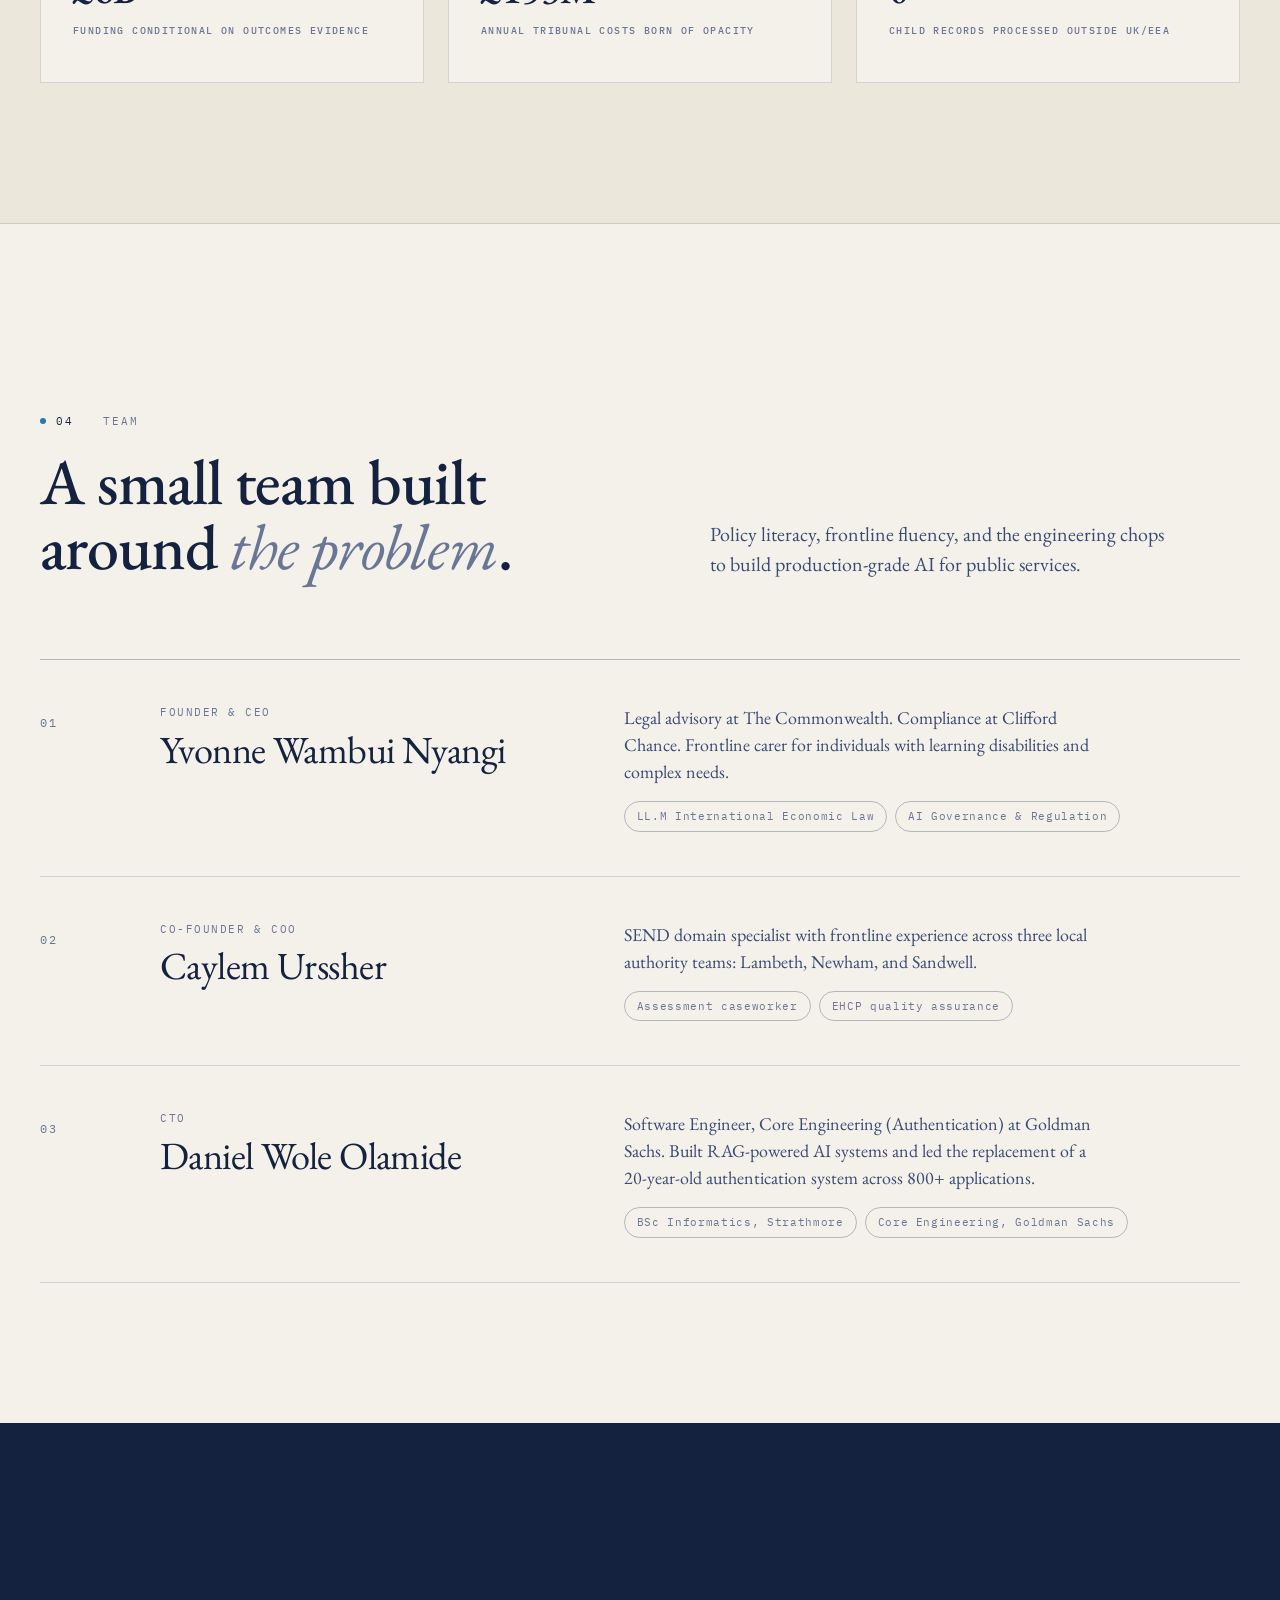
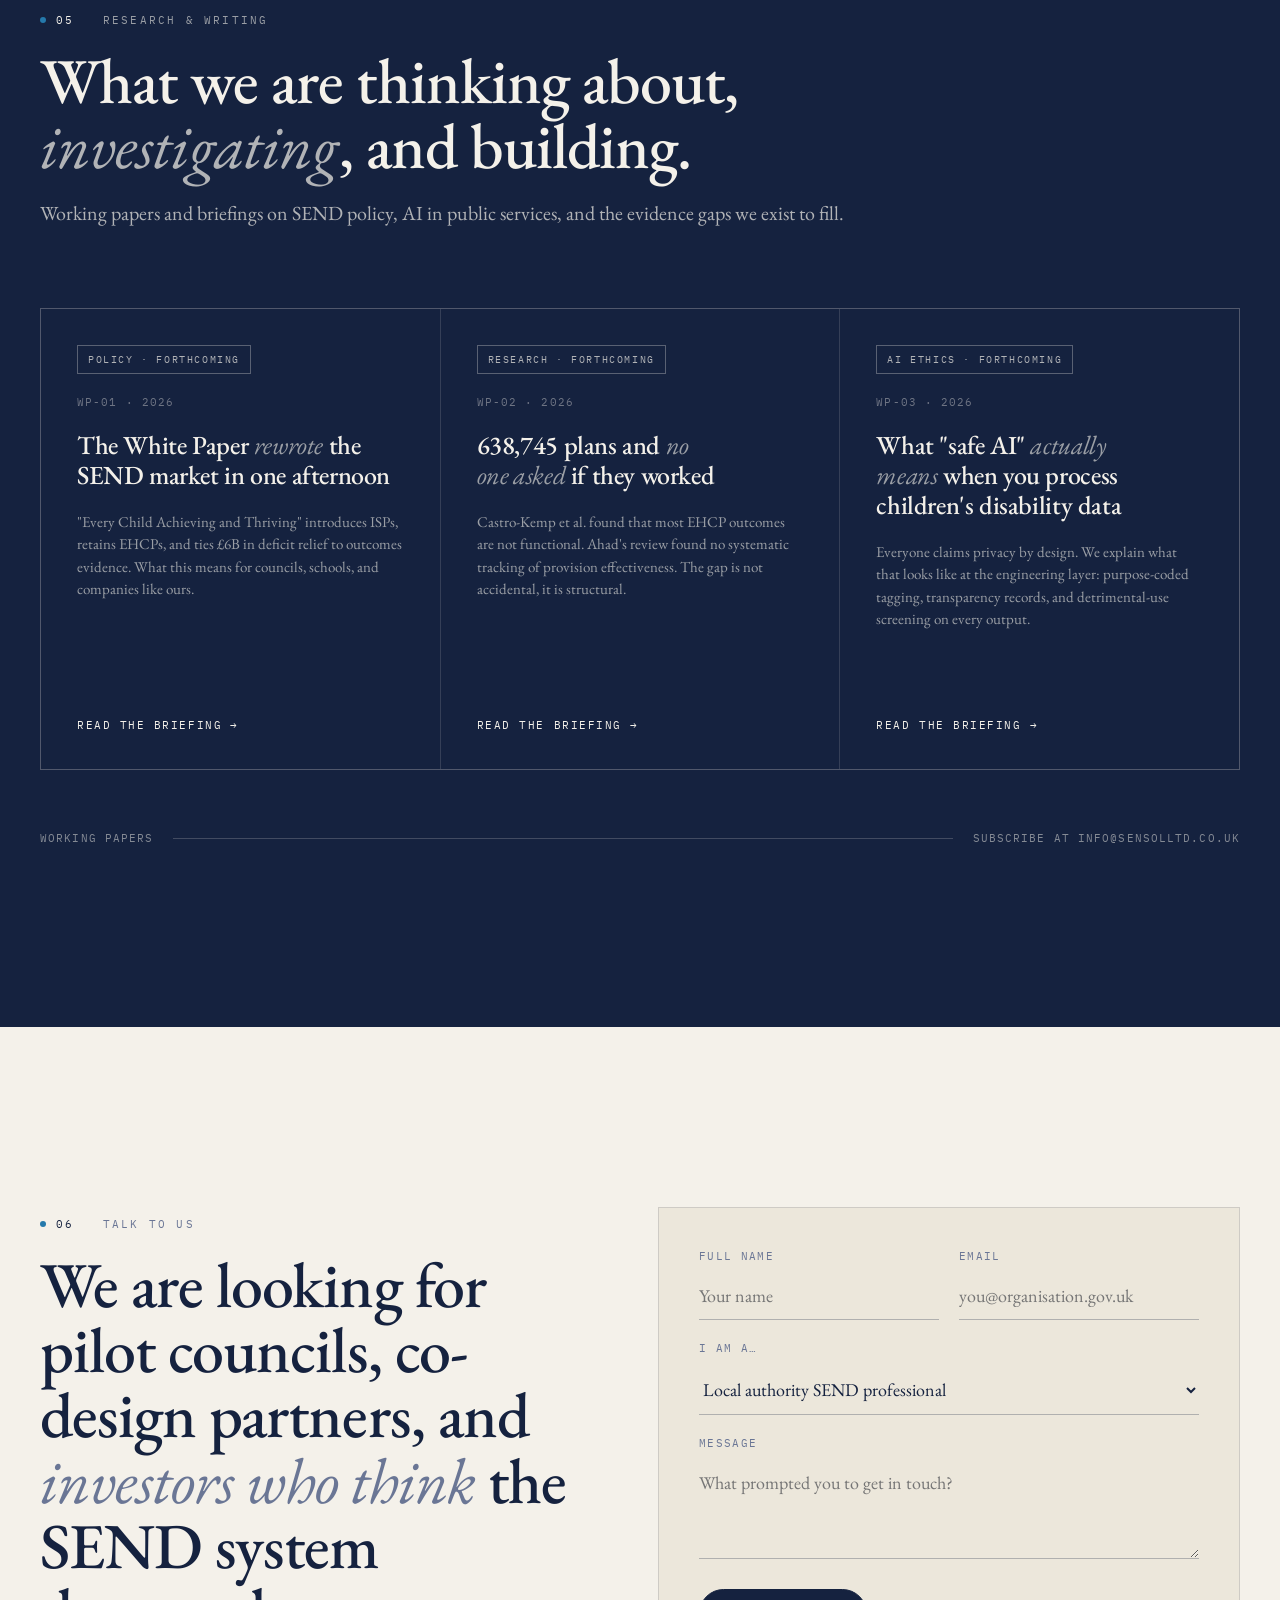
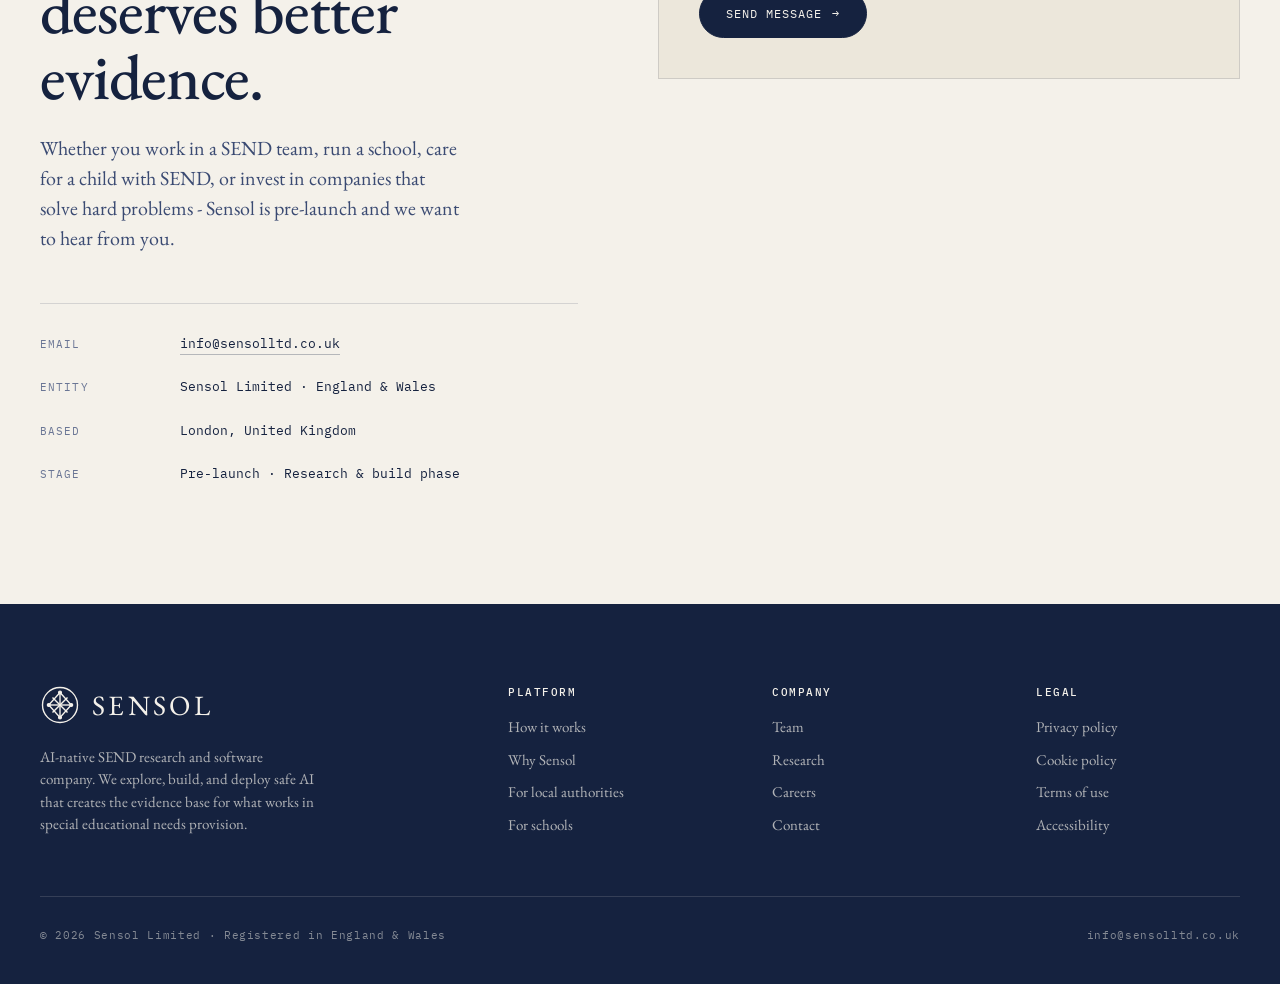
==== commit b11675f3: "Add files via upload" ====
--- a/index.html
+++ b/index.html
@@ -1,822 +1,1007 @@
-<!DOCTYPE html>
+<!doctype html>
 <html lang="en">
 <head>
-<meta charset="UTF-8">
-<meta name="viewport" content="width=device-width, initial-scale=1.0">
-<title>Sensol | AI-Native SEND Research & Software Company</title>
-<meta name="description" content="Sensol explores, researches, and builds safe AI for the SEND sector. We are creating the evidence base that connects provision to outcomes for 638,745 children.">
-<meta name="keywords" content="SEND, EHCP, Education Health Care Plan, ISP, Individual Support Plan, AI, outcomes tracking, local authority, special educational needs, agentic AI, SEND research">
-<meta name="author" content="Sensol Limited">
-<meta property="og:title" content="Sensol | AI-Native SEND Research & Software Company">
-<meta property="og:description" content="£10 billion spent on SEND annually. Zero evidence of what works. We are building the research, the platform, and the agentic AI to change that.">
-<meta property="og:type" content="website">
-<meta property="og:url" content="https://sensolltd.co.uk">
+<meta charset="utf-8" />
+<meta name="viewport" content="width=device-width, initial-scale=1" />
+<title>Sensol — AI-native research & software for SEND</title>
 <link rel="preconnect" href="https://fonts.googleapis.com">
 <link rel="preconnect" href="https://fonts.gstatic.com" crossorigin>
-<link href="https://fonts.googleapis.com/css2?family=Plus+Jakarta+Sans:ital,wght@0,300;0,400;0,500;0,600;0,700;0,800;1,400&family=Source+Sans+3:ital,wght@0,300;0,400;0,500;0,600;0,700;1,400&display=swap" rel="stylesheet">
+<link rel="stylesheet" href="https://fonts.googleapis.com/css2?family=EB+Garamond:ital,wght@0,400;0,500;0,600;1,400&family=IBM+Plex+Mono:wght@400;500&display=swap">
+<link rel="icon" href="assets/sensol-logo.png">
+<template id="__bundler_thumbnail" data-bg-color="#f4f1ea">
+  <svg viewBox="0 0 400 400" xmlns="http://www.w3.org/2000/svg">
+    <rect width="400" height="400" fill="#f4f1ea"/>
+    <g transform="translate(200,200)" fill="none" stroke="#15223f" stroke-width="6">
+      <circle r="140"/>
+      <path d="M0 -100 L100 0 L0 100 L-100 0 Z"/>
+      <line x1="0" y1="-100" x2="0" y2="100"/>
+      <line x1="-100" y1="0" x2="100" y2="0"/>
+      <line x1="-70" y1="-70" x2="70" y2="70"/>
+      <line x1="70" y1="-70" x2="-70" y2="70"/>
+    </g>
+    <g fill="#15223f">
+      <circle cx="200" cy="100" r="9"/>
+      <circle cx="300" cy="200" r="9"/>
+      <circle cx="200" cy="300" r="9"/>
+      <circle cx="100" cy="200" r="9"/>
+      <circle cx="130" cy="130" r="7"/>
+      <circle cx="270" cy="130" r="7"/>
+      <circle cx="270" cy="270" r="7"/>
+      <circle cx="130" cy="270" r="7"/>
+    </g>
+  </svg>
+</template>
 <style>
-*, *::before, *::after { margin: 0; padding: 0; box-sizing: border-box; }
+/* Apple Garamond — not freely hosted. Fall back through EB Garamond.
+   If AppleGaramond is installed locally it will be picked up first. */
+@font-face {
+  font-family: 'Apple Garamond';
+  src: local('Apple Garamond'), local('AppleGaramond');
+  font-display: swap;
+}
 
 :root {
-  --navy-950: #0a0f1e;
-  --navy-900: #0d1528;
-  --navy-800: #142038;
-  --navy-700: #1b2a4a;
-  --navy-600: #243a63;
-  --navy-500: #2e4f82;
-  --accent: #3b82f6;
-  --accent-light: #60a5fa;
-  --accent-glow: rgba(59, 130, 246, 0.15);
-  --teal: #14b8a6;
-  --teal-light: #2dd4bf;
-  --warm: #f59e0b;
-  --white: #ffffff;
-  --grey-50: #f8fafc;
-  --grey-100: #f1f5f9;
-  --grey-200: #e2e8f0;
-  --grey-300: #cbd5e1;
-  --grey-400: #94a3b8;
-  --grey-500: #64748b;
-  --grey-600: #475569;
-  --grey-700: #334155;
-  --grey-800: #1e293b;
-  --font-display: 'Plus Jakarta Sans', sans-serif;
-  --font-body: 'Source Sans 3', sans-serif;
-  --transition: cubic-bezier(0.16, 1, 0.3, 1);
-}
-
-html { scroll-behavior: smooth; font-size: 16px; }
-body { font-family: var(--font-body); color: var(--grey-700); background: var(--white); overflow-x: hidden; -webkit-font-smoothing: antialiased; }
-
-/* ═══ NAVIGATION ═══ */
-nav {
-  position: fixed; top: 0; left: 0; right: 0; z-index: 1000;
-  padding: 1rem 2rem;
-  transition: all 0.4s var(--transition);
-  background: transparent;
-}
-nav.scrolled {
-  background: rgba(10, 15, 30, 0.92);
-  backdrop-filter: blur(20px) saturate(180%);
-  -webkit-backdrop-filter: blur(20px) saturate(180%);
-  border-bottom: 1px solid rgba(59, 130, 246, 0.1);
-  padding: 0.75rem 2rem;
-}
-.nav-inner {
-  max-width: 1280px; margin: 0 auto;
+  --ink: #15223f;
+  --ink-2: #1a2f5c;
+  --ink-3: #3a4a72;
+  --ink-soft: #6a7695;
+  --paper: #f4f1ea;
+  --paper-2: #ece7db;
+  --paper-3: #e2dcce;
+  --line: rgba(21,34,63,0.14);
+  --line-strong: rgba(21,34,63,0.28);
+  --accent: oklch(0.55 0.11 240);
+  --warn: oklch(0.58 0.13 30);
+  --serif: 'Apple Garamond', 'EB Garamond', 'Adobe Garamond Pro', Garamond, Georgia, serif;
+  --mono: 'IBM Plex Mono', ui-monospace, Menlo, monospace;
+}
+
+* { box-sizing: border-box; margin: 0; padding: 0; }
+html { scroll-behavior: smooth; }
+body {
+  font-family: var(--serif);
+  background: var(--paper);
+  color: var(--ink);
+  font-size: 18px;
+  line-height: 1.5;
+  -webkit-font-smoothing: antialiased;
+  overflow-x: hidden;
+}
+
+::selection { background: var(--ink); color: var(--paper); }
+
+a { color: inherit; text-decoration: none; }
+
+/* ---------- Grain / paper overlay ---------- */
+.grain {
+  position: fixed; inset: 0; pointer-events: none; z-index: 1;
+  opacity: 0.35; mix-blend-mode: multiply;
+  background-image: url("data:image/svg+xml;utf8,<svg xmlns='http://www.w3.org/2000/svg' width='240' height='240'><filter id='n'><feTurbulence type='fractalNoise' baseFrequency='0.9' numOctaves='2' stitchTiles='stitch'/><feColorMatrix values='0 0 0 0 0.08 0 0 0 0 0.13 0 0 0 0 0.25 0 0 0 0.18 0'/></filter><rect width='100%' height='100%' filter='url(%23n)'/></svg>");
+}
+
+/* ---------- Nav ---------- */
+nav.site {
+  position: fixed; top: 0; left: 0; right: 0; z-index: 100;
+  padding: 18px 40px;
   display: flex; align-items: center; justify-content: space-between;
-}
-.nav-logo { display: flex; align-items: center; gap: 0.5rem; text-decoration: none; }
-.nav-logo svg { width: 36px; height: 36px; }
-.nav-logo span {
-  font-family: var(--font-display); font-weight: 700; font-size: 1.25rem;
-  color: var(--white); letter-spacing: 0.05em;
-}
-.nav-links { display: flex; align-items: center; gap: 2rem; list-style: none; }
-.nav-links a {
-  text-decoration: none; color: rgba(255,255,255,0.7);
-  font-size: 0.9rem; font-weight: 500; letter-spacing: 0.02em;
-  transition: color 0.3s ease; position: relative;
-}
-.nav-links a::after {
-  content: ''; position: absolute; bottom: -4px; left: 0; width: 0; height: 2px;
-  background: var(--accent); transition: width 0.3s var(--transition);
-}
-.nav-links a:hover { color: var(--white); }
-.nav-links a:hover::after { width: 100%; }
-.nav-cta {
-  background: var(--accent); color: var(--white); padding: 0.6rem 1.5rem;
-  border-radius: 8px; font-weight: 600; font-size: 0.85rem;
-  text-decoration: none; transition: all 0.3s ease; border: none; cursor: pointer;
-}
-.nav-cta:hover { background: var(--accent-light); transform: translateY(-1px); box-shadow: 0 4px 20px rgba(59,130,246,0.3); }
-.mobile-toggle { display: none; background: none; border: none; cursor: pointer; padding: 0.5rem; }
-.mobile-toggle span { display: block; width: 24px; height: 2px; background: var(--white); margin: 6px 0; transition: all 0.3s ease; }
-
-/* ═══ HERO ═══ */
+  backdrop-filter: blur(14px);
+  background: rgba(244,241,234,0.72);
+  border-bottom: 1px solid transparent;
+  transition: border-color 0.3s ease, padding 0.3s ease;
+}
+nav.site.scrolled { border-bottom-color: var(--line); padding: 12px 40px; }
+nav.site .brand { display: flex; align-items: center; gap: 10px; font-family: var(--serif); letter-spacing: 0.18em; font-size: 15px; font-weight: 500; }
+nav.site .brand .mark { width: 26px; height: 26px; }
+nav.site ul { list-style: none; display: flex; gap: 28px; font-family: var(--mono); font-size: 12px; letter-spacing: 0.06em; text-transform: uppercase; }
+nav.site ul a { color: var(--ink-soft); transition: color 0.2s; position: relative; padding: 4px 0; }
+nav.site ul a:hover, nav.site ul a.active { color: var(--ink); }
+nav.site ul a.active::after { content: ''; position: absolute; left: 0; right: 0; bottom: -2px; height: 1px; background: var(--ink); }
+nav.site .cta {
+  font-family: var(--mono); font-size: 12px; letter-spacing: 0.06em; text-transform: uppercase;
+  padding: 10px 18px; border: 1px solid var(--ink); border-radius: 999px; color: var(--ink);
+  transition: all 0.2s; background: transparent;
+}
+nav.site .cta:hover { background: var(--ink); color: var(--paper); }
+
+/* ---------- Generic section ---------- */
+section { position: relative; z-index: 2; padding: 140px 40px; }
+.wrap { max-width: 1280px; margin: 0 auto; }
+.eyebrow {
+  font-family: var(--mono); font-size: 11px; letter-spacing: 0.2em; text-transform: uppercase;
+  color: var(--ink-soft); display: inline-flex; align-items: center; gap: 10px;
+}
+.eyebrow .dot { width: 6px; height: 6px; border-radius: 50%; background: var(--accent); display: inline-block; }
+.eyebrow .num { color: var(--ink); }
+
+h1, h2, h3 { font-family: var(--serif); font-weight: 500; letter-spacing: -0.015em; text-wrap: balance; }
+h1 { font-size: clamp(48px, 7.2vw, 108px); line-height: 0.98; }
+h2 { font-size: clamp(36px, 5vw, 68px); line-height: 1.02; }
+h3 { font-size: clamp(22px, 2.2vw, 30px); line-height: 1.15; }
+
+/* ---------- HERO ---------- */
 .hero {
-  min-height: 100vh; position: relative; overflow: hidden;
-  background: linear-gradient(135deg, var(--navy-950) 0%, var(--navy-900) 40%, var(--navy-800) 100%);
-  display: flex; align-items: center; padding: 8rem 2rem 6rem;
-}
-.hero-grid {
-  position: absolute; inset: 0; opacity: 0.06;
-  background-image: 
-    linear-gradient(rgba(59,130,246,0.3) 1px, transparent 1px),
-    linear-gradient(90deg, rgba(59,130,246,0.3) 1px, transparent 1px);
-  background-size: 60px 60px;
-  animation: gridPulse 8s ease-in-out infinite;
-}
-@keyframes gridPulse { 0%, 100% { opacity: 0.04; } 50% { opacity: 0.08; } }
-.hero-orb {
-  position: absolute; border-radius: 50%; filter: blur(80px); opacity: 0.15; pointer-events: none;
-}
-.hero-orb-1 { width: 600px; height: 600px; background: var(--accent); top: -200px; right: -100px; animation: orbFloat 12s ease-in-out infinite; }
-.hero-orb-2 { width: 400px; height: 400px; background: var(--teal); bottom: -100px; left: -50px; animation: orbFloat 15s ease-in-out infinite reverse; }
-@keyframes orbFloat { 0%, 100% { transform: translate(0, 0); } 50% { transform: translate(30px, -40px); } }
-
-.hero-content { max-width: 1280px; margin: 0 auto; position: relative; z-index: 2; }
-.hero-badge {
-  display: inline-flex; align-items: center; gap: 0.5rem;
-  background: rgba(59,130,246,0.12); border: 1px solid rgba(59,130,246,0.25);
-  padding: 0.5rem 1rem; border-radius: 100px; margin-bottom: 2rem;
-  font-size: 0.8rem; color: var(--accent-light); font-weight: 500; letter-spacing: 0.03em;
-  animation: fadeInUp 0.8s var(--transition) both;
-}
-.hero-badge .dot { width: 6px; height: 6px; background: var(--teal); border-radius: 50%; animation: pulse 2s infinite; }
-@keyframes pulse { 0%, 100% { opacity: 1; } 50% { opacity: 0.4; } }
-.hero h1 {
-  font-family: var(--font-display); font-size: clamp(2.5rem, 5.5vw, 4.5rem);
-  font-weight: 700; color: var(--white); line-height: 1.1; margin-bottom: 1.5rem;
-  max-width: 800px; letter-spacing: -0.02em;
-  animation: fadeInUp 0.8s var(--transition) 0.1s both;
-}
-.hero h1 .highlight {
-  background: linear-gradient(135deg, var(--accent-light), var(--teal-light));
-  -webkit-background-clip: text; -webkit-text-fill-color: transparent;
-  background-clip: text;
-}
-.hero-sub {
-  font-size: clamp(1rem, 1.8vw, 1.25rem); color: var(--grey-400);
-  max-width: 600px; line-height: 1.7; margin-bottom: 2.5rem;
-  animation: fadeInUp 0.8s var(--transition) 0.2s both;
-}
-.hero-actions {
-  display: flex; gap: 1rem; flex-wrap: wrap;
-  animation: fadeInUp 0.8s var(--transition) 0.3s both;
-}
-.btn-primary {
-  background: var(--accent); color: var(--white); padding: 0.9rem 2rem;
-  border-radius: 10px; font-weight: 600; font-size: 0.95rem;
-  text-decoration: none; transition: all 0.3s ease; display: inline-flex; align-items: center; gap: 0.5rem;
-  border: none; cursor: pointer; font-family: var(--font-body);
-}
-.btn-primary:hover { background: var(--accent-light); transform: translateY(-2px); box-shadow: 0 8px 30px rgba(59,130,246,0.3); }
-.btn-secondary {
-  background: transparent; color: var(--white); padding: 0.9rem 2rem;
-  border-radius: 10px; font-weight: 500; font-size: 0.95rem;
-  text-decoration: none; transition: all 0.3s ease; display: inline-flex; align-items: center; gap: 0.5rem;
-  border: 1px solid rgba(255,255,255,0.2); cursor: pointer; font-family: var(--font-body);
-}
-.btn-secondary:hover { border-color: var(--accent); color: var(--accent-light); background: rgba(59,130,246,0.05); }
-
-.hero-stats {
-  display: grid; grid-template-columns: repeat(3, 1fr); gap: 2rem;
-  margin-top: 4rem; padding-top: 3rem; border-top: 1px solid rgba(255,255,255,0.06);
-  animation: fadeInUp 0.8s var(--transition) 0.4s both;
-}
-.hero-stat h3 {
-  font-family: var(--font-display); font-size: clamp(1.8rem, 3vw, 2.5rem);
-  font-weight: 700; color: var(--white); margin-bottom: 0.25rem;
-}
-.hero-stat h3 .num-accent { color: var(--accent-light); }
-.hero-stat p { color: var(--grey-400); font-size: 0.85rem; line-height: 1.5; }
-
-@keyframes fadeInUp {
-  from { opacity: 0; transform: translateY(30px); }
-  to { opacity: 1; transform: translateY(0); }
-}
-
-/* ═══ SECTIONS (LIGHT) ═══ */
-section { padding: 6rem 2rem; }
-.section-light { background: var(--white); }
-.section-grey { background: var(--grey-50); }
-.section-dark { background: var(--navy-950); color: var(--white); }
-.container { max-width: 1280px; margin: 0 auto; }
-
-.section-header { text-align: center; margin-bottom: 4rem; }
-.section-label {
-  font-family: var(--font-display); font-size: 0.75rem; font-weight: 600;
-  color: var(--accent); text-transform: uppercase; letter-spacing: 0.15em; margin-bottom: 1rem;
-}
-.section-dark .section-label { color: var(--accent-light); }
-.section-header h2 {
-  font-family: var(--font-display); font-size: clamp(1.8rem, 3.5vw, 2.8rem);
-  font-weight: 700; color: var(--navy-900); line-height: 1.2; margin-bottom: 1rem;
-  letter-spacing: -0.02em;
-}
-.section-dark .section-header h2 { color: var(--white); }
-.section-header p { color: var(--grey-500); font-size: 1.1rem; max-width: 640px; margin: 0 auto; line-height: 1.7; }
-.section-dark .section-header p { color: var(--grey-400); }
-
-/* ═══ PROBLEM / CRISIS STATS ═══ */
-.crisis-grid {
-  display: grid; grid-template-columns: repeat(auto-fit, minmax(280px, 1fr)); gap: 1.5rem;
-}
-.crisis-card {
-  background: var(--white); border: 1px solid var(--grey-200); border-radius: 16px;
-  padding: 2rem; transition: all 0.4s var(--transition); position: relative; overflow: hidden;
-}
-.crisis-card::before {
-  content: ''; position: absolute; top: 0; left: 0; right: 0; height: 3px;
-  background: linear-gradient(90deg, var(--accent), var(--teal));
-  transform: scaleX(0); transform-origin: left; transition: transform 0.4s var(--transition);
-}
-.crisis-card:hover { transform: translateY(-4px); box-shadow: 0 12px 40px rgba(0,0,0,0.08); border-color: transparent; }
-.crisis-card:hover::before { transform: scaleX(1); }
-.crisis-number {
-  font-family: var(--font-display); font-size: 2.5rem; font-weight: 700;
-  color: var(--navy-900); margin-bottom: 0.5rem; line-height: 1;
-}
-.crisis-number.red { color: #ef4444; }
-.crisis-number.amber { color: var(--warm); }
-.crisis-number.blue { color: var(--accent); }
-.crisis-card h4 { font-family: var(--font-display); font-size: 0.95rem; font-weight: 600; color: var(--navy-700); margin-bottom: 0.5rem; }
-.crisis-card p { font-size: 0.85rem; color: var(--grey-500); line-height: 1.6; }
-.crisis-source { font-size: 0.7rem; color: var(--grey-400); margin-top: 0.75rem; font-style: italic; }
-
-/* ═══ PRODUCT / HOW IT WORKS ═══ */
-.product-flow {
-  display: grid; grid-template-columns: 1fr 1fr; gap: 4rem; align-items: center;
-}
-.product-visual {
-  background: linear-gradient(135deg, var(--navy-900), var(--navy-800));
-  border-radius: 20px; padding: 3rem; position: relative; overflow: hidden;
-  min-height: 400px; display: flex; flex-direction: column; justify-content: center;
-}
-.product-visual::before {
-  content: ''; position: absolute; top: -50%; right: -50%; width: 200%; height: 200%;
-  background: radial-gradient(circle at 30% 40%, rgba(59,130,246,0.08), transparent 60%);
-}
-.flow-step {
-  display: flex; align-items: flex-start; gap: 1rem; margin-bottom: 1.5rem;
-  padding: 1rem; border-radius: 12px; transition: all 0.3s ease; position: relative; z-index: 1;
-}
-.flow-step:hover { background: rgba(255,255,255,0.04); }
-.flow-num {
-  width: 32px; height: 32px; border-radius: 8px; background: rgba(59,130,246,0.2);
-  color: var(--accent-light); display: flex; align-items: center; justify-content: center;
-  font-family: var(--font-display); font-weight: 700; font-size: 0.85rem; flex-shrink: 0;
-}
-.flow-step h4 { color: var(--white); font-size: 0.95rem; font-weight: 600; margin-bottom: 0.25rem; }
-.flow-step p { color: var(--grey-400); font-size: 0.82rem; line-height: 1.5; }
-
-.product-text h3 {
-  font-family: var(--font-display); font-size: 1.8rem; font-weight: 700;
-  color: var(--navy-900); margin-bottom: 1rem; line-height: 1.2;
-}
-.product-text p { color: var(--grey-600); line-height: 1.8; margin-bottom: 1.5rem; font-size: 1rem; }
-.feature-tags { display: flex; flex-wrap: wrap; gap: 0.5rem; margin-top: 1.5rem; }
-.feature-tag {
-  background: var(--accent-glow); color: var(--accent); padding: 0.4rem 1rem;
-  border-radius: 100px; font-size: 0.78rem; font-weight: 600; border: 1px solid rgba(59,130,246,0.15);
-}
-
-/* ═══ DIFFERENTIATORS ═══ */
-.diff-grid { display: grid; grid-template-columns: repeat(3, 1fr); gap: 2rem; }
-.diff-card {
-  padding: 2.5rem; border-radius: 16px; border: 1px solid rgba(255,255,255,0.08);
-  background: rgba(255,255,255,0.02); transition: all 0.4s var(--transition);
-}
-.diff-card:hover { background: rgba(255,255,255,0.05); border-color: rgba(59,130,246,0.2); transform: translateY(-4px); }
-.diff-icon {
-  width: 48px; height: 48px; border-radius: 12px; display: flex; align-items: center; justify-content: center;
-  margin-bottom: 1.5rem; font-size: 1.5rem;
-}
-.diff-icon.blue { background: rgba(59,130,246,0.15); }
-.diff-icon.teal { background: rgba(20,184,166,0.15); }
-.diff-icon.amber { background: rgba(245,158,11,0.15); }
-.diff-card h3 { font-family: var(--font-display); font-size: 1.15rem; font-weight: 600; color: var(--white); margin-bottom: 0.75rem; }
-.diff-card p { color: var(--grey-400); font-size: 0.9rem; line-height: 1.7; }
-
-/* ═══ TEAM ═══ */
-.team-grid { display: grid; grid-template-columns: repeat(3, 1fr); gap: 2rem; }
-.team-card {
-  background: var(--white); border: 1px solid var(--grey-200); border-radius: 16px;
-  padding: 2.5rem; text-align: center; transition: all 0.4s var(--transition);
-}
-.team-card:hover { transform: translateY(-4px); box-shadow: 0 12px 40px rgba(0,0,0,0.08); }
-.team-avatar {
-  width: 80px; height: 80px; border-radius: 50%; margin: 0 auto 1.5rem;
-  display: flex; align-items: center; justify-content: center;
-  font-family: var(--font-display); font-weight: 700; font-size: 1.5rem; color: var(--white);
-}
-.team-avatar.yvonne { background: linear-gradient(135deg, var(--accent), #6366f1); }
-.team-avatar.caylem { background: linear-gradient(135deg, var(--teal), #059669); }
-.team-avatar.daniel { background: linear-gradient(135deg, var(--warm), #ea580c); }
-.team-card h3 { font-family: var(--font-display); font-size: 1.1rem; font-weight: 600; color: var(--navy-900); margin-bottom: 0.25rem; }
-.team-role { color: var(--accent); font-size: 0.85rem; font-weight: 600; margin-bottom: 1rem; }
-.team-card p { color: var(--grey-500); font-size: 0.85rem; line-height: 1.6; }
-
-/* ═══ BLOG ═══ */
-.blog-grid { display: grid; grid-template-columns: repeat(auto-fit, minmax(340px, 1fr)); gap: 2rem; }
-.blog-card {
-  background: var(--white); border: 1px solid var(--grey-200); border-radius: 16px;
-  overflow: hidden; transition: all 0.4s var(--transition);
-}
-.blog-card:hover { transform: translateY(-4px); box-shadow: 0 12px 40px rgba(0,0,0,0.08); }
-.blog-img {
-  height: 200px; position: relative; overflow: hidden;
-}
-.blog-img-1 { background: linear-gradient(135deg, var(--navy-900), var(--accent)); }
-.blog-img-2 { background: linear-gradient(135deg, #059669, var(--teal)); }
-.blog-img-3 { background: linear-gradient(135deg, var(--warm), #ea580c); }
-.blog-img .blog-overlay {
-  position: absolute; inset: 0; display: flex; align-items: center; justify-content: center;
-  font-size: 3rem; opacity: 0.3;
-}
-.blog-body { padding: 1.5rem 2rem 2rem; }
-.blog-meta { display: flex; gap: 1rem; margin-bottom: 0.75rem; }
-.blog-tag {
-  font-size: 0.7rem; font-weight: 600; text-transform: uppercase; letter-spacing: 0.1em;
-  color: var(--accent); background: var(--accent-glow); padding: 0.25rem 0.6rem; border-radius: 4px;
-}
-.blog-date { font-size: 0.78rem; color: var(--grey-400); }
-.blog-card h3 {
-  font-family: var(--font-display); font-size: 1.1rem; font-weight: 600;
-  color: var(--navy-900); margin-bottom: 0.5rem; line-height: 1.4;
-}
-.blog-card p { color: var(--grey-500); font-size: 0.85rem; line-height: 1.6; }
-.blog-link {
-  display: inline-flex; align-items: center; gap: 0.3rem; margin-top: 1rem;
-  color: var(--accent); font-size: 0.85rem; font-weight: 600; text-decoration: none;
-  transition: gap 0.3s ease;
-}
-.blog-link:hover { gap: 0.6rem; }
-
-/* ═══ CONTACT ═══ */
-.contact-grid { display: grid; grid-template-columns: 1fr 1fr; gap: 4rem; }
-.contact-info h3 { font-family: var(--font-display); font-size: 1.8rem; font-weight: 700; color: var(--navy-900); margin-bottom: 1rem; }
-.contact-info p { color: var(--grey-600); line-height: 1.8; margin-bottom: 2rem; }
-.contact-detail { display: flex; align-items: center; gap: 1rem; margin-bottom: 1.25rem; }
-.contact-icon {
-  width: 44px; height: 44px; border-radius: 12px; background: var(--accent-glow);
-  display: flex; align-items: center; justify-content: center; color: var(--accent); font-size: 1.1rem; flex-shrink: 0;
-}
-.contact-detail span { color: var(--grey-600); font-size: 0.95rem; }
-.contact-detail a { color: var(--accent); text-decoration: none; font-weight: 500; }
-
-.contact-form { background: var(--grey-50); border-radius: 20px; padding: 2.5rem; }
-.form-group { margin-bottom: 1.25rem; }
-.form-group label {
-  display: block; font-size: 0.82rem; font-weight: 600; color: var(--navy-700);
-  margin-bottom: 0.4rem; letter-spacing: 0.02em;
-}
-.form-group input, .form-group textarea, .form-group select {
-  width: 100%; padding: 0.8rem 1rem; border: 1.5px solid var(--grey-200);
-  border-radius: 10px; font-size: 0.95rem; font-family: var(--font-body);
-  transition: all 0.3s ease; background: var(--white); color: var(--navy-900);
-}
-.form-group input:focus, .form-group textarea:focus, .form-group select:focus {
-  outline: none; border-color: var(--accent); box-shadow: 0 0 0 3px var(--accent-glow);
-}
-.form-group textarea { min-height: 120px; resize: vertical; }
-.form-row { display: grid; grid-template-columns: 1fr 1fr; gap: 1rem; }
-
-/* ═══ FOOTER ═══ */
-footer {
-  background: var(--navy-950); color: var(--grey-400); padding: 4rem 2rem 2rem;
-  border-top: 1px solid rgba(255,255,255,0.05);
-}
-.footer-inner { max-width: 1280px; margin: 0 auto; }
-.footer-top { display: grid; grid-template-columns: 2fr 1fr 1fr 1fr; gap: 3rem; margin-bottom: 3rem; }
-.footer-brand p { font-size: 0.85rem; line-height: 1.7; margin-top: 1rem; max-width: 300px; }
-.footer-col h4 { color: var(--white); font-family: var(--font-display); font-size: 0.85rem; font-weight: 600; margin-bottom: 1rem; letter-spacing: 0.05em; }
-.footer-col a { display: block; color: var(--grey-400); text-decoration: none; font-size: 0.85rem; margin-bottom: 0.6rem; transition: color 0.3s ease; }
-.footer-col a:hover { color: var(--accent-light); }
-.footer-bottom { padding-top: 2rem; border-top: 1px solid rgba(255,255,255,0.06); display: flex; justify-content: space-between; align-items: center; font-size: 0.78rem; }
-
-/* ═══ SCROLL REVEAL ═══ */
-.reveal { opacity: 0; transform: translateY(40px); transition: all 0.8s var(--transition); }
-.reveal.visible { opacity: 1; transform: translateY(0); }
-.reveal-delay-1 { transition-delay: 0.1s; }
-.reveal-delay-2 { transition-delay: 0.2s; }
-.reveal-delay-3 { transition-delay: 0.3s; }
-
-/* ═══ RESPONSIVE ═══ */
-@media (max-width: 1024px) {
-  .product-flow { grid-template-columns: 1fr; }
-  .diff-grid { grid-template-columns: 1fr; }
-  .team-grid { grid-template-columns: 1fr; }
-  .contact-grid { grid-template-columns: 1fr; }
-  .footer-top { grid-template-columns: 1fr 1fr; }
-  .hero-stats { grid-template-columns: 1fr; gap: 1.5rem; }
-}
-@media (max-width: 768px) {
-  nav { padding: 0.75rem 1.25rem; }
-  .nav-links { display: none; }
-  .mobile-toggle { display: block; }
-  .nav-links.open {
-    display: flex; flex-direction: column; position: absolute;
-    top: 100%; left: 0; right: 0; background: rgba(10,15,30,0.98);
-    padding: 1.5rem 2rem; gap: 1.25rem; border-bottom: 1px solid rgba(59,130,246,0.1);
-  }
-  section { padding: 4rem 1.25rem; }
-  .hero { padding: 6rem 1.25rem 4rem; }
-  .crisis-grid { grid-template-columns: 1fr; }
-  .blog-grid { grid-template-columns: 1fr; }
-  .form-row { grid-template-columns: 1fr; }
-  .footer-top { grid-template-columns: 1fr; gap: 2rem; }
-  .footer-bottom { flex-direction: column; gap: 0.5rem; text-align: center; }
+  min-height: 100vh; padding-top: 120px; padding-bottom: 60px;
+  display: flex; flex-direction: column; justify-content: space-between;
+  position: relative; overflow: hidden;
+}
+.hero .canvas-wrap {
+  position: absolute; inset: 0; z-index: 0; pointer-events: none;
+}
+.hero .content { position: relative; z-index: 3; max-width: 1280px; margin: 0 auto; width: 100%; padding: 0 0; }
+.hero .meta-row {
+  display: flex; justify-content: space-between; align-items: flex-start;
+  font-family: var(--mono); font-size: 11px; letter-spacing: 0.14em; text-transform: uppercase;
+  color: var(--ink-soft);
+  padding-top: 40px;
+}
+.hero h1 { margin: 60px 0 40px; max-width: 14ch; }
+.hero h1 .it { font-style: italic; font-weight: 400; color: var(--ink-2); }
+.hero h1 .strike { position: relative; display: inline-block; }
+.hero h1 .strike::after {
+  content:''; position:absolute; left:-2%; right:-2%; top:55%; height:4px; background: var(--warn);
+  transform: scaleX(0); transform-origin: left; animation: strike 1.2s 1.5s cubic-bezier(.2,.8,.2,1) forwards;
+}
+@keyframes strike { to { transform: scaleX(1); } }
+
+.hero .lede {
+  max-width: 560px; font-size: 22px; color: var(--ink-3); line-height: 1.45;
+  margin-bottom: 44px;
+}
+.hero .actions { display: flex; gap: 14px; flex-wrap: wrap; }
+.btn {
+  font-family: var(--mono); font-size: 12px; letter-spacing: 0.08em; text-transform: uppercase;
+  padding: 16px 26px; border-radius: 999px; display: inline-flex; align-items: center; gap: 10px;
+  border: 1px solid var(--ink); transition: all 0.25s cubic-bezier(.2,.8,.2,1); cursor: pointer;
+}
+.btn.primary { background: var(--ink); color: var(--paper); }
+.btn.primary:hover { background: var(--ink-2); transform: translateY(-1px); }
+.btn.ghost { color: var(--ink); }
+.btn.ghost:hover { background: var(--ink); color: var(--paper); }
+.btn .arrow { display: inline-block; transition: transform 0.25s; }
+.btn:hover .arrow { transform: translateX(3px); }
+
+.hero .ticker {
+  border-top: 1px solid var(--line);
+  margin-top: 80px;
+  padding-top: 20px;
+  display: flex; justify-content: space-between; gap: 60px;
+  font-family: var(--mono); font-size: 12px; color: var(--ink-soft);
+  letter-spacing: 0.06em;
+}
+.hero .ticker .item { display: flex; flex-direction: column; gap: 6px; }
+.hero .ticker .k { color: var(--ink); font-size: 22px; font-family: var(--serif); font-weight: 500; letter-spacing: -0.01em; }
+
+/* scroll hint */
+.scroll-hint {
+  position: absolute; bottom: 30px; left: 50%; transform: translateX(-50%);
+  font-family: var(--mono); font-size: 10px; letter-spacing: 0.2em; text-transform: uppercase; color: var(--ink-soft);
+  display: flex; flex-direction: column; align-items: center; gap: 10px; z-index: 4;
+}
+.scroll-hint .line { width: 1px; height: 40px; background: linear-gradient(var(--ink-soft), transparent); animation: drop 2s ease-in-out infinite; }
+@keyframes drop { 0%,100%{transform:scaleY(0.6); transform-origin:top;} 50%{transform:scaleY(1);} }
+
+/* ---------- CRISIS ---------- */
+.crisis { background: var(--ink); color: var(--paper); overflow: hidden; }
+.crisis .eyebrow { color: rgba(244,241,234,0.6); }
+.crisis .eyebrow .num { color: var(--paper); }
+.crisis h2 { margin: 18px 0 60px; max-width: 18ch; }
+.crisis h2 em { font-style: italic; color: rgba(244,241,234,0.7); font-weight: 400; }
+.crisis .grid {
+  display: grid; grid-template-columns: repeat(12, 1fr); gap: 1px;
+  background: rgba(244,241,234,0.14);
+  border: 1px solid rgba(244,241,234,0.14);
+}
+.crisis .cell {
+  background: var(--ink); padding: 40px;
+  grid-column: span 6; min-height: 320px; position: relative;
+  display: flex; flex-direction: column; justify-content: space-between;
+  transition: background 0.3s;
+}
+.crisis .cell:hover { background: #0e1a33; }
+.crisis .cell.wide { grid-column: span 6; }
+.crisis .cell .idx { font-family: var(--mono); font-size: 11px; color: rgba(244,241,234,0.4); letter-spacing: 0.14em; }
+.crisis .cell .big {
+  font-family: var(--serif); font-size: clamp(64px, 8vw, 120px);
+  line-height: 0.95; letter-spacing: -0.02em; font-weight: 400;
+  display: flex; align-items: baseline; gap: 4px;
+}
+.crisis .cell .big .unit { font-size: 0.45em; color: rgba(244,241,234,0.5); margin-left: 4px; }
+.crisis .cell .desc { font-size: 17px; color: rgba(244,241,234,0.75); max-width: 40ch; line-height: 1.45; }
+.crisis .cell .src { font-family: var(--mono); font-size: 10px; letter-spacing: 0.12em; text-transform: uppercase; color: rgba(244,241,234,0.4); }
+
+.crisis .pullquote {
+  margin-top: 80px; font-family: var(--serif); font-style: italic; font-size: clamp(28px, 3.2vw, 44px);
+  line-height: 1.25; max-width: 26ch; color: rgba(244,241,234,0.85);
+  padding-left: 40px; border-left: 2px solid var(--warn);
+}
+.crisis .pullquote .attr { display: block; font-style: normal; font-family: var(--mono); font-size: 11px; letter-spacing: 0.14em; text-transform: uppercase; color: rgba(244,241,234,0.5); margin-top: 20px; }
+
+/* ---------- PRODUCT ---------- */
+.product { padding-top: 180px; padding-bottom: 180px; }
+.product .head { display: grid; grid-template-columns: 1.2fr 1fr; gap: 60px; margin-bottom: 80px; }
+.product h2 em { font-style: italic; color: var(--ink-soft); font-weight: 400; }
+.product .head p { color: var(--ink-3); font-size: 20px; max-width: 46ch; margin-top: 20px; }
+.product .head .tags { display: flex; flex-wrap: wrap; gap: 8px; align-content: flex-start; align-self: end; }
+.product .head .tags span { font-family: var(--mono); font-size: 11px; padding: 8px 14px; border: 1px solid var(--line-strong); border-radius: 999px; letter-spacing: 0.06em; color: var(--ink-3); }
+
+.flow { display: grid; grid-template-columns: repeat(4, 1fr); gap: 0; border-top: 1px solid var(--line); border-bottom: 1px solid var(--line); }
+.flow .step {
+  padding: 36px 28px; border-right: 1px solid var(--line); position: relative; min-height: 340px;
+  display: flex; flex-direction: column; justify-content: space-between;
+  transition: background 0.3s;
+}
+.flow .step:last-child { border-right: none; }
+.flow .step:hover { background: var(--paper-2); }
+.flow .step .num { font-family: var(--mono); font-size: 11px; color: var(--ink-soft); letter-spacing: 0.14em; }
+.flow .step h3 { font-size: 24px; margin: 18px 0 12px; letter-spacing: -0.015em; }
+.flow .step h3 em { font-style: italic; color: var(--ink-3); font-weight: 400; }
+.flow .step p { font-size: 15px; color: var(--ink-3); line-height: 1.5; }
+.flow .step .diagram { height: 80px; margin-top: 20px; }
+
+.connector-layer {
+  position: absolute; inset: 0; pointer-events: none; z-index: 0;
+}
+
+/* ---------- WHY US ---------- */
+.whyus { background: var(--paper-2); border-top: 1px solid var(--line); border-bottom: 1px solid var(--line); }
+.whyus .head { max-width: 800px; margin-bottom: 80px; }
+.whyus .head h2 em { font-style: italic; color: var(--ink-soft); font-weight: 400; }
+.whyus .head p { margin-top: 20px; color: var(--ink-3); font-size: 20px; }
+.whyus .pillars { display: grid; grid-template-columns: repeat(3, 1fr); gap: 24px; }
+.whyus .pillar {
+  background: var(--paper); border: 1px solid var(--line); padding: 36px 32px 44px;
+  display: flex; flex-direction: column; gap: 20px; min-height: 520px;
+  position: relative; overflow: hidden;
+  transition: transform 0.4s cubic-bezier(.2,.8,.2,1), border-color 0.3s;
+}
+.whyus .pillar:hover { transform: translateY(-4px); border-color: var(--ink); }
+.whyus .pillar .glyph { width: 64px; height: 64px; }
+.whyus .pillar h3 { font-size: 26px; letter-spacing: -0.015em; }
+.whyus .pillar p { color: var(--ink-3); font-size: 16px; }
+.whyus .pillar .label {
+  font-family: var(--mono); font-size: 10px; letter-spacing: 0.18em; text-transform: uppercase;
+  color: var(--accent); margin-bottom: -4px;
+}
+.whyus .pillar .stat { margin-top: auto; font-family: var(--serif); font-size: 40px; font-weight: 500; letter-spacing: -0.01em; }
+.whyus .pillar .stat .cap { font-family: var(--mono); font-size: 10px; text-transform: uppercase; letter-spacing: 0.14em; color: var(--ink-soft); display: block; margin-top: 4px; }
+
+/* ---------- TEAM ---------- */
+.team { padding-top: 180px; }
+.team .head { display: grid; grid-template-columns: 1.15fr 1fr; gap: 60px; align-items: end; margin-bottom: 80px; }
+.team h2 em { font-style: italic; color: var(--ink-soft); font-weight: 400; }
+.team .head p { color: var(--ink-3); font-size: 20px; max-width: 46ch; }
+
+.roster-list { border-top: 1px solid var(--line-strong); }
+.roster-list .entry {
+  display: grid; grid-template-columns: 80px 1.1fr 1.6fr; gap: 40px;
+  padding: 44px 0; border-bottom: 1px solid var(--line);
+  align-items: start;
+  transition: background 0.3s, padding 0.3s;
+}
+.roster-list .entry:hover { background: var(--paper-2); padding-left: 16px; padding-right: 16px; }
+.roster-list .entry-idx { font-family: var(--mono); font-size: 12px; letter-spacing: 0.14em; color: var(--ink-soft); padding-top: 10px; }
+.roster-list .entry-name .role { font-family: var(--mono); font-size: 11px; letter-spacing: 0.14em; text-transform: uppercase; color: var(--ink-soft); margin-bottom: 8px; }
+.roster-list .entry-name .name { font-family: var(--serif); font-size: clamp(28px, 3vw, 40px); line-height: 1.05; letter-spacing: -0.015em; color: var(--ink); }
+.roster-list .entry-bio p { font-size: 18px; color: var(--ink-3); line-height: 1.5; max-width: 52ch; }
+.roster-list .entry-bio .creds { margin-top: 16px; display: flex; flex-wrap: wrap; gap: 8px; }
+.roster-list .entry-bio .creds span { font-family: var(--mono); font-size: 11px; letter-spacing: 0.06em; color: var(--ink-soft); padding: 6px 12px; border: 1px solid var(--line-strong); border-radius: 999px; }
+
+@media (max-width: 960px) {
+  .roster-list .entry { grid-template-columns: 1fr; gap: 14px; padding: 32px 0; }
+  .roster-list .entry:hover { padding-left: 0; padding-right: 0; }
+}
+
+/* ---------- RESEARCH ---------- */
+.research { background: var(--ink); color: var(--paper); padding-top: 180px; padding-bottom: 180px; }
+.research .eyebrow { color: rgba(244,241,234,0.6); }
+.research .eyebrow .num { color: var(--paper); }
+.research .head { margin-bottom: 80px; max-width: 900px; }
+.research h2 em { font-style: italic; color: rgba(244,241,234,0.7); font-weight: 400; }
+.research .head p { margin-top: 20px; color: rgba(244,241,234,0.7); font-size: 20px; }
+.research .papers { display: grid; grid-template-columns: repeat(3, 1fr); gap: 1px; background: rgba(244,241,234,0.14); border: 1px solid rgba(244,241,234,0.14); }
+.research .paper {
+  background: var(--ink); padding: 36px; min-height: 460px;
+  display: flex; flex-direction: column; gap: 20px;
+  transition: background 0.3s; cursor: pointer;
+}
+.research .paper:hover { background: #0e1a33; }
+.research .paper .tag {
+  align-self: flex-start; font-family: var(--mono); font-size: 10px; letter-spacing: 0.16em; text-transform: uppercase;
+  color: rgba(244,241,234,0.7); padding: 6px 10px; border: 1px solid rgba(244,241,234,0.3);
+}
+.research .paper .meta { font-family: var(--mono); font-size: 11px; color: rgba(244,241,234,0.4); letter-spacing: 0.1em; }
+.research .paper h3 { font-size: 26px; line-height: 1.15; letter-spacing: -0.015em; }
+.research .paper h3 em { font-style: italic; color: rgba(244,241,234,0.6); font-weight: 400; }
+.research .paper p { color: rgba(244,241,234,0.6); font-size: 15px; }
+.research .paper .cta { margin-top: auto; font-family: var(--mono); font-size: 11px; letter-spacing: 0.14em; text-transform: uppercase; color: var(--paper); display: flex; align-items: center; gap: 8px; }
+.research .paper:hover .cta .arrow { transform: translateX(4px); }
+.research .paper .cta .arrow { transition: transform 0.2s; }
+
+.research .annotation {
+  margin-top: 60px; display: grid; grid-template-columns: auto 1fr auto; gap: 20px; align-items: center;
+  font-family: var(--mono); font-size: 11px; color: rgba(244,241,234,0.5); letter-spacing: 0.1em; text-transform: uppercase;
+}
+.research .annotation .line { height: 1px; background: rgba(244,241,234,0.2); }
+
+/* ---------- CONTACT ---------- */
+.contact { padding-top: 180px; padding-bottom: 120px; }
+.contact .lay { display: grid; grid-template-columns: 1.1fr 1fr; gap: 80px; align-items: start; }
+.contact h2 { max-width: 18ch; }
+.contact h2 em { font-style: italic; color: var(--ink-soft); font-weight: 400; }
+.contact .left p.lede { margin-top: 24px; color: var(--ink-3); font-size: 20px; max-width: 42ch; }
+.contact .left .info { margin-top: 50px; display: flex; flex-direction: column; gap: 24px; border-top: 1px solid var(--line); padding-top: 30px; }
+.contact .left .info .row { display: grid; grid-template-columns: 120px 1fr; gap: 20px; align-items: baseline; font-family: var(--mono); font-size: 13px; }
+.contact .left .info .row .k { color: var(--ink-soft); letter-spacing: 0.1em; text-transform: uppercase; font-size: 11px; }
+.contact .left .info .row .v { color: var(--ink); }
+.contact .left .info .row .v a { border-bottom: 1px solid var(--line-strong); padding-bottom: 2px; }
+.contact .left .info .row .v a:hover { border-color: var(--ink); }
+
+form {
+  background: var(--paper-2); border: 1px solid var(--line);
+  padding: 40px; display: flex; flex-direction: column; gap: 20px;
+}
+form .field { display: flex; flex-direction: column; gap: 8px; }
+form label { font-family: var(--mono); font-size: 11px; letter-spacing: 0.12em; text-transform: uppercase; color: var(--ink-soft); }
+form input, form select, form textarea {
+  font-family: var(--serif); font-size: 18px; padding: 12px 0;
+  background: transparent; border: none; border-bottom: 1px solid var(--line-strong);
+  color: var(--ink); outline: none; resize: vertical;
+  transition: border-color 0.2s;
+}
+form input:focus, form select:focus, form textarea:focus { border-bottom-color: var(--ink); }
+form textarea { min-height: 100px; }
+form .row { display: grid; grid-template-columns: 1fr 1fr; gap: 20px; }
+form .submit { align-self: flex-start; margin-top: 10px; }
+
+/* ---------- FOOTER ---------- */
+footer.site {
+  background: var(--ink); color: rgba(244,241,234,0.7); padding: 80px 40px 40px;
+  position: relative; z-index: 2;
+}
+footer.site .wrap { max-width: 1280px; margin: 0 auto; }
+footer.site .top { display: grid; grid-template-columns: 2fr 1fr 1fr 1fr; gap: 60px; padding-bottom: 60px; border-bottom: 1px solid rgba(244,241,234,0.14); }
+footer.site .brand { display: flex; align-items: center; gap: 12px; font-family: var(--serif); font-size: 28px; letter-spacing: 0.12em; color: var(--paper); }
+footer.site .brand .mark { width: 40px; height: 40px; }
+footer.site .blurb { margin-top: 20px; font-size: 15px; max-width: 40ch; line-height: 1.5; }
+footer.site h4 { font-family: var(--mono); font-size: 11px; letter-spacing: 0.14em; text-transform: uppercase; color: var(--paper); margin-bottom: 16px; font-weight: 500; }
+footer.site ul { list-style: none; display: flex; flex-direction: column; gap: 10px; font-size: 15px; }
+footer.site ul a:hover { color: var(--paper); }
+footer.site .bottom {
+  padding-top: 30px; display: flex; justify-content: space-between; align-items: center;
+  font-family: var(--mono); font-size: 11px; letter-spacing: 0.06em; color: rgba(244,241,234,0.5);
+}
+
+/* ---------- Logo mark svg sizing ---------- */
+.mark { display: block; }
+
+/* ---------- Reveal ---------- */
+.reveal { opacity: 0; transform: translateY(24px); transition: opacity 0.9s cubic-bezier(.2,.8,.2,1), transform 0.9s cubic-bezier(.2,.8,.2,1); }
+.reveal.in { opacity: 1; transform: none; }
+.reveal.d1 { transition-delay: 0.08s; }
+.reveal.d2 { transition-delay: 0.16s; }
+.reveal.d3 { transition-delay: 0.24s; }
+.reveal.d4 { transition-delay: 0.32s; }
+.reveal.d5 { transition-delay: 0.4s; }
+
+/* responsive */
+@media (max-width: 960px) {
+  nav.site { padding: 14px 20px; }
+  nav.site ul { display: none; }
+  section { padding: 100px 20px; }
+  .hero .ticker { flex-wrap: wrap; gap: 20px; }
+  .crisis .cell { grid-column: span 12; }
+  .product .head, .team .head, .contact .lay { grid-template-columns: 1fr; }
+  .flow { grid-template-columns: 1fr; }
+  .flow .step { border-right: none; border-bottom: 1px solid var(--line); }
+  .whyus .pillars, .team .roster, .research .papers { grid-template-columns: 1fr; }
+  footer.site .top { grid-template-columns: 1fr 1fr; }
 }
 </style>
 </head>
 <body>
 
-<!-- ═══ NAVIGATION ═══ -->
-<nav id="navbar">
-  <div class="nav-inner">
-    <a href="#" class="nav-logo">
-      <svg viewBox="0 0 40 40" fill="none" xmlns="http://www.w3.org/2000/svg">
-        <circle cx="20" cy="20" r="18" stroke="#3b82f6" stroke-width="2.5" fill="none"/>
-        <circle cx="20" cy="8" r="3" fill="#3b82f6"/>
-        <circle cx="20" cy="32" r="3" fill="#3b82f6"/>
-        <circle cx="8" cy="20" r="3" fill="#3b82f6"/>
-        <circle cx="32" cy="20" r="3" fill="#3b82f6"/>
-        <circle cx="20" cy="20" r="4" fill="#3b82f6"/>
-        <line x1="20" y1="11" x2="20" y2="16" stroke="#3b82f6" stroke-width="1.5"/>
-        <line x1="20" y1="24" x2="20" y2="29" stroke="#3b82f6" stroke-width="1.5"/>
-        <line x1="11" y1="20" x2="16" y2="20" stroke="#3b82f6" stroke-width="1.5"/>
-        <line x1="24" y1="20" x2="29" y2="20" stroke="#3b82f6" stroke-width="1.5"/>
-        <line x1="13" y1="13" x2="17" y2="17" stroke="#3b82f6" stroke-width="1.2"/>
-        <line x1="23" y1="23" x2="27" y2="27" stroke="#3b82f6" stroke-width="1.2"/>
-        <line x1="27" y1="13" x2="23" y2="17" stroke="#3b82f6" stroke-width="1.2"/>
-        <line x1="17" y1="23" x2="13" y2="27" stroke="#3b82f6" stroke-width="1.2"/>
-      </svg>
-      <span>SENSOL</span>
-    </a>
-    <ul class="nav-links" id="navLinks">
-      <li><a href="#problem">The Crisis</a></li>
-      <li><a href="#product">Product</a></li>
-      <li><a href="#difference">Why Sensol</a></li>
-      <li><a href="#team">Team</a></li>
-      <li><a href="#blog">Insights</a></li>
-      <li><a href="#contact" class="nav-cta">Get in Touch</a></li>
-    </ul>
-    <button class="mobile-toggle" onclick="document.getElementById('navLinks').classList.toggle('open')">
-      <span></span><span></span><span></span>
-    </button>
+<div class="grain"></div>
+
+<nav class="site" id="nav">
+  <a class="brand" href="#top" aria-label="Sensol home">
+    <svg class="mark" viewBox="0 0 64 64" fill="none" stroke="currentColor" stroke-width="2.8">
+      <circle cx="32" cy="32" r="28"/>
+      <g stroke-width="2">
+        <path d="M32 12 L50 32 L32 52 L14 32 Z" fill="none"/>
+        <line x1="32" y1="12" x2="32" y2="52"/>
+        <line x1="14" y1="32" x2="50" y2="32"/>
+        <line x1="20" y1="20" x2="44" y2="44"/>
+        <line x1="44" y1="20" x2="20" y2="44"/>
+      </g>
+      <g fill="currentColor">
+        <circle cx="32" cy="12" r="2.6"/>
+        <circle cx="50" cy="32" r="2.6"/>
+        <circle cx="32" cy="52" r="2.6"/>
+        <circle cx="14" cy="32" r="2.6"/>
+        <circle cx="20" cy="20" r="2.2"/>
+        <circle cx="44" cy="20" r="2.2"/>
+        <circle cx="44" cy="44" r="2.2"/>
+        <circle cx="20" cy="44" r="2.2"/>
+        <circle cx="32" cy="32" r="2"/>
+      </g>
+    </svg>
+    <span>SENSOL</span>
+  </a>
+  <ul>
+    <li><a href="#crisis" data-link>The Crisis</a></li>
+    <li><a href="#product" data-link>Product</a></li>
+    <li><a href="#whyus" data-link>Why Us</a></li>
+    <li><a href="#team" data-link>Team</a></li>
+    <li><a href="#research" data-link>Research</a></li>
+    <li><a href="#contact" data-link>Contact</a></li>
+  </ul>
+  <a class="cta" href="#contact">Early Access →</a>
+</nav>
+
+<!-- HERO ============================================================ -->
+<section class="hero" id="top">
+  <div class="canvas-wrap"><canvas id="net"></canvas></div>
+
+  <div class="content">
+    <div class="meta-row">
+      <span>SENSOL / LONDON · EST. 2026</span>
+      <span>AI-NATIVE · SEND · RESEARCH &amp; SOFTWARE</span>
+    </div>
+
+    <h1 class="reveal in">
+      £10 billion spent<br>
+      on SEND. <span class="it">Zero</span><br>
+      <span class="strike">evidence</span> of what<br>
+      actually works.
+    </h1>
+
+    <p class="lede reveal d2">
+      We are building the research, the platform, and the agentic AI to change that.
+      Safe by design. Evidence by default. Built for the 638,745 children
+      who deserve better than paperwork.
+    </p>
+
+    <div class="actions reveal d3">
+      <a class="btn primary" href="#contact">Request early access <span class="arrow">→</span></a>
+      <a class="btn ghost" href="#product">See how it works</a>
+    </div>
+
+    <div class="ticker reveal d4">
+      <div class="item"><span>Children with active EHCPs</span><span class="k" data-count="638745">638,745</span></div>
+      <div class="item"><span>Annual SEND spend</span><span class="k">£10.54B</span></div>
+      <div class="item"><span>Councils losing at tribunal</span><span class="k" data-count="99" data-suffix="%">99%</span></div>
+      <div class="item"><span>Plans arriving on time</span><span class="k" data-count="46.4" data-suffix="%">46.4%</span></div>
+    </div>
   </div>
-</nav>
-
-<!-- ═══ HERO ═══ -->
-<section class="hero" id="home">
-  <div class="hero-grid"></div>
-  <div class="hero-orb hero-orb-1"></div>
-  <div class="hero-orb hero-orb-2"></div>
-  <div class="hero-content">
-    <div class="hero-badge"><span class="dot"></span> AI-native SEND research and software company</div>
-    <h1>£10 billion spent annually on SEND. Zero evidence of <span class="highlight">what actually works.</span></h1>
-    <p class="hero-sub">We are building the research, the platform, and the agentic AI to change that. Safe by design. Evidence by default. Built for 638,745 children who deserve better than paperwork.</p>
-    <div class="hero-actions">
-      <a href="#contact" class="btn-primary">Request Early Access →</a>
-      <a href="#product" class="btn-secondary">See How It Works</a>
-    </div>
-    <div class="hero-stats">
-      <div class="hero-stat">
-        <h3><span class="num-accent">638,745</span></h3>
-        <p>Children with active EHCPs in England. Growing 10.8% every year with no sign of slowing.</p>
-      </div>
-      <div class="hero-stat">
-        <h3><span class="num-accent">46.4%</span></h3>
-        <p>The proportion meeting the 20-week statutory deadline. The lowest compliance rate ever recorded.</p>
-      </div>
-      <div class="hero-stat">
-        <h3><span class="num-accent">99%</span></h3>
-        <p>How often councils lose at SEND tribunal. Not contested cases. Systemic failure on paper.</p>
-      </div>
+
+  <div class="scroll-hint"><span>scroll</span><div class="line"></div></div>
+</section>
+
+<!-- CRISIS =========================================================== -->
+<section class="crisis" id="crisis">
+  <div class="wrap">
+    <div class="eyebrow reveal"><span class="dot"></span><span class="num">01</span>&nbsp;&nbsp;The Crisis</div>
+    <h2 class="reveal">This is not a funding problem.<br><em>It is an evidence problem.</em></h2>
+
+    <div class="grid">
+      <div class="cell reveal">
+        <div>
+          <div class="idx">01 · SPEND</div>
+          <div class="big">£10.54<span class="unit">B</span></div>
+        </div>
+        <div class="desc">Annual high-needs spending across England. Not a single structured dataset connects this money to whether children's lives improve.</div>
+        <div class="src">DfE High Needs Block 2024/25</div>
+      </div>
+      <div class="cell reveal d1">
+        <div>
+          <div class="idx">02 · DELAY</div>
+          <div class="big">53.6<span class="unit">%</span></div>
+        </div>
+        <div class="desc">Over half of new EHCPs miss the statutory 20-week deadline. At the worst councils, on-time issuance drops to 1%. Children wait months or years for support.</div>
+        <div class="src">DfE SEN2 2025 Release</div>
+      </div>
+      <div class="cell reveal d2">
+        <div>
+          <div class="idx">03 · LITIGATION</div>
+          <div class="big">£153<span class="unit">M</span></div>
+        </div>
+        <div class="desc">22,276 tribunal cases in 2024. A 43% surge. Councils lost 99% of those that reached a hearing. These are not close calls - they are plans that never should have been issued.</div>
+        <div class="src">HMCTS Tribunal Statistics 2024 · IPSEA</div>
+      </div>
+      <div class="cell reveal d3">
+        <div>
+          <div class="idx">04 · REFORM</div>
+          <div class="big">£6<span class="unit">B</span></div>
+        </div>
+        <div class="desc">Conditional deficit relief. Councils must now submit reform plans that demonstrate how outcomes for children will improve. Not efficiency. Outcomes.</div>
+        <div class="src">DfE February 2026 Announcement</div>
+      </div>
+    </div>
+
+    <div class="pullquote reveal">
+      "The UK spends more on SEND than almost any comparable system. The issue is that nobody knows whether the money translates into better lives for children."
+      <span class="attr">— The evidence gap Sensol exists to close</span>
     </div>
   </div>
 </section>
 
-<!-- ═══ THE CRISIS ═══ -->
-<section class="section-light" id="problem">
-  <div class="container">
-    <div class="section-header reveal">
-      <p class="section-label">The Numbers</p>
-      <h2>This is not a funding problem. It is an evidence problem.</h2>
-      <p>The UK spends more on SEND than almost any comparable system. The issue is that nobody knows whether the money translates into better lives for children.</p>
-    </div>
-    <div class="crisis-grid">
-      <div class="crisis-card reveal reveal-delay-1">
-        <div class="crisis-number red">£10.54B</div>
-        <h4>Spent with no feedback loop</h4>
-        <p>Annual high-needs spending across England. Not a single structured dataset connects this money to whether children's lives improve.</p>
-        <div class="crisis-source">DfE High Needs Block 2024/25</div>
-      </div>
-      <div class="crisis-card reveal reveal-delay-2">
-        <div class="crisis-number amber">53.6%</div>
-        <h4>Plans that arrive too late</h4>
-        <p>Over half of new EHCPs miss the statutory deadline. At the worst councils, the figure drops to 1%. Children wait months or years for support that should take 20 weeks.</p>
-        <div class="crisis-source">DfE SEN2 2025 Release</div>
-      </div>
-      <div class="crisis-card reveal reveal-delay-3">
-        <div class="crisis-number red">£153M</div>
-        <h4>Burned on fights councils keep losing</h4>
-        <p>22,276 tribunal cases in 2024. A 43% surge. Councils lost 99% of those that reached hearing. These are not close calls. They are plans that never should have been issued.</p>
-        <div class="crisis-source">HMCTS Tribunal Statistics 2024; IPSEA</div>
-      </div>
-      <div class="crisis-card reveal reveal-delay-1">
-        <div class="crisis-number blue">~£6B</div>
-        <h4>Conditional on proof of improvement</h4>
-        <p>The government is absorbing council SEND deficits. The condition: submit reform plans that demonstrate how outcomes for children will get better. Not efficiency. Outcomes.</p>
-        <div class="crisis-source">DfE February 2026 Announcement</div>
+<!-- PRODUCT ========================================================== -->
+<section class="product" id="product">
+  <div class="wrap">
+    <div class="head">
+      <div>
+        <div class="eyebrow reveal"><span class="dot"></span><span class="num">02</span>&nbsp;&nbsp;Product</div>
+        <h2 class="reveal" style="margin-top:18px;">Research, software, and agentic AI<br>designed around <em>one question.</em></h2>
+        <p class="reveal d1">Does the support in this child's plan actually improve their life? Everything we build exists to answer that - from intake, through drafting, to the outcomes dataset that has never existed.</p>
+      </div>
+      <div class="tags reveal d2">
+        <span>RAG architecture</span>
+        <span>Golden-thread validation</span>
+        <span>Outcomes tracking</span>
+        <span>Parent portal</span>
+        <span>Multi-agency orchestration</span>
+        <span>Children's Code compliant</span>
+      </div>
+    </div>
+
+    <div class="flow reveal">
+      <div class="step">
+        <div>
+          <div class="num">01 · INTAKE</div>
+          <h3>Professional reports <em>flow in</em></h3>
+          <p>EP assessments, medical reports, parental statements. Our AI extracts and structures the clinical findings automatically - no retyping, no lost context.</p>
+        </div>
+        <svg class="diagram" viewBox="0 0 200 80" fill="none" stroke="currentColor" stroke-width="1.2" stroke-opacity="0.5">
+          <rect x="10" y="14" width="40" height="52" rx="2"/>
+          <rect x="18" y="22" width="24" height="2"/><rect x="18" y="28" width="20" height="2"/><rect x="18" y="34" width="24" height="2"/>
+          <path d="M55 40 L100 40" stroke-dasharray="3 3"/>
+          <circle cx="110" cy="40" r="8" stroke-width="1.4"/>
+          <path d="M125 40 L170 40" stroke-dasharray="3 3"/>
+          <rect x="170" y="30" width="22" height="20" rx="2"/>
+        </svg>
+      </div>
+      <div class="step">
+        <div>
+          <div class="num">02 · DRAFT</div>
+          <h3>Personalised drafts, <em>not generic</em> outputs</h3>
+          <p>RAG architecture retrieves relevant case law and guidance at generation time. No child data touches the model. Every statement sourced and cited.</p>
+        </div>
+        <svg class="diagram" viewBox="0 0 200 80" fill="none" stroke="currentColor" stroke-width="1.2" stroke-opacity="0.5">
+          <g><circle cx="30" cy="40" r="5"/><circle cx="60" cy="22" r="4"/><circle cx="60" cy="58" r="4"/><circle cx="90" cy="40" r="5"/>
+          <line x1="30" y1="40" x2="60" y2="22"/><line x1="30" y1="40" x2="60" y2="58"/><line x1="60" y1="22" x2="90" y2="40"/><line x1="60" y1="58" x2="90" y2="40"/></g>
+          <path d="M105 40 L140 40" stroke-dasharray="3 3"/>
+          <rect x="142" y="18" width="50" height="44" rx="2"/>
+          <line x1="150" y1="28" x2="184" y2="28" stroke-opacity="0.7"/>
+          <line x1="150" y1="36" x2="178" y2="36" stroke-opacity="0.7"/>
+          <line x1="150" y1="44" x2="184" y2="44" stroke-opacity="0.7"/>
+          <line x1="150" y1="52" x2="172" y2="52" stroke-opacity="0.7"/>
+        </svg>
+      </div>
+      <div class="step">
+        <div>
+          <div class="num">03 · VALIDATE</div>
+          <h3>The golden thread, <em>validated</em></h3>
+          <p>Graph-based algorithms check that needs connect to outcomes connect to provision. Vague language gets flagged before it becomes a tribunal case.</p>
+        </div>
+        <svg class="diagram" viewBox="0 0 200 80" fill="none" stroke="currentColor" stroke-width="1.2" stroke-opacity="0.5">
+          <circle cx="26" cy="40" r="6"/>
+          <circle cx="78" cy="20" r="6"/>
+          <circle cx="78" cy="60" r="6"/>
+          <circle cx="130" cy="40" r="6"/>
+          <circle cx="180" cy="40" r="6"/>
+          <line x1="32" y1="40" x2="72" y2="22"/>
+          <line x1="32" y1="40" x2="72" y2="58"/>
+          <line x1="84" y1="22" x2="124" y2="40"/>
+          <line x1="84" y1="58" x2="124" y2="40"/>
+          <line x1="136" y1="40" x2="174" y2="40"/>
+          <path d="M84 22 L124 38" stroke="currentColor" stroke-width="1.6" stroke-opacity="0.9"/>
+        </svg>
+      </div>
+      <div class="step">
+        <div>
+          <div class="num">04 · LEARN</div>
+          <h3>Outcomes tracked <em>across years</em></h3>
+          <p>Annual reviews feed structured data back in. Over time the platform answers, for the first time, which provisions produce results and which do not.</p>
+        </div>
+        <svg class="diagram" viewBox="0 0 200 80" fill="none" stroke="currentColor" stroke-width="1.2" stroke-opacity="0.5">
+          <polyline points="10,60 40,52 70,55 100,38 130,42 160,22 190,18" stroke-width="1.6"/>
+          <g fill="currentColor" stroke="none" fill-opacity="0.8">
+            <circle cx="10" cy="60" r="2"/><circle cx="40" cy="52" r="2"/><circle cx="70" cy="55" r="2"/>
+            <circle cx="100" cy="38" r="2"/><circle cx="130" cy="42" r="2"/><circle cx="160" cy="22" r="2"/><circle cx="190" cy="18" r="2.5"/>
+          </g>
+          <line x1="10" y1="70" x2="190" y2="70" stroke-opacity="0.3"/>
+        </svg>
       </div>
     </div>
   </div>
 </section>
 
-<!-- ═══ PRODUCT ═══ -->
-<section class="section-grey" id="product">
-  <div class="container">
-    <div class="section-header reveal">
-      <p class="section-label">What We Build</p>
-      <h2>Research, software, and agentic AI designed around one question</h2>
-      <p>Does the support in this child's plan actually improve their life? Everything we build exists to answer that.</p>
-    </div>
-    <div class="product-flow reveal">
-      <div class="product-visual">
-        <div class="flow-step">
-          <div class="flow-num">1</div>
-          <div><h4>Professional reports flow in</h4><p>EP assessments, medical reports, parental statements. Our AI extracts and structures the clinical findings automatically.</p></div>
-        </div>
-        <div class="flow-step">
-          <div class="flow-num">2</div>
-          <div><h4>Personalised drafts, not generic outputs</h4><p>RAG architecture retrieves relevant case law and guidance at generation time. No child data touches the model. Every statement is sourced and cited.</p></div>
-        </div>
-        <div class="flow-step">
-          <div class="flow-num">3</div>
-          <div><h4>The golden thread, validated</h4><p>Graph-based algorithms check that needs connect to outcomes connect to provision. Vague language gets flagged before it becomes a tribunal case.</p></div>
-        </div>
-        <div class="flow-step">
-          <div class="flow-num">4</div>
-          <div><h4>Outcomes tracked across years</h4><p>Annual reviews feed structured data back into the system. Over time, the platform answers which provisions produce results and which do not.</p></div>
-        </div>
-      </div>
-      <div class="product-text">
-        <h3>We are not building a faster pen. We are building the feedback loop that never existed.</h3>
-        <p>The SEND industry has spent a decade digitising paperwork. Plans get drafted faster. Deadlines get tracked. But no one has built the infrastructure to measure whether the support prescribed in those plans actually changes a child's trajectory.</p>
-        <p>Sensol is an AI-native SEND company. We research provision effectiveness, build software that structures SEND data for the first time, and deploy agentic AI that coordinates the multi-agency process safely. The savings come not from cutting corners, but from finally knowing where £10 billion is well spent and where it is wasted.</p>
-        <div class="feature-tags">
-          <span class="feature-tag">RAG Architecture</span>
-          <span class="feature-tag">Golden Thread Validation</span>
-          <span class="feature-tag">Outcomes Tracking</span>
-          <span class="feature-tag">Parent Portal</span>
-          <span class="feature-tag">Multi-Agency Orchestration</span>
-          <span class="feature-tag">Children's Code Compliant</span>
-        </div>
+<!-- WHY US =========================================================== -->
+<section class="whyus" id="whyus">
+  <div class="wrap">
+    <div class="head">
+      <div class="eyebrow reveal"><span class="dot"></span><span class="num">03</span>&nbsp;&nbsp;Why Sensol</div>
+      <h2 class="reveal" style="margin-top:18px;">Three things <em>no existing</em><br>SEND tool does.</h2>
+      <p class="reveal d1">
+</p>
+    </div>
+
+    <div class="pillars">
+      <div class="pillar reveal">
+        <svg class="glyph" viewBox="0 0 64 64" fill="none" stroke="currentColor" stroke-width="1.4">
+          <rect x="8" y="40" width="8" height="16"/>
+          <rect x="22" y="28" width="8" height="28"/>
+          <rect x="36" y="18" width="8" height="38"/>
+          <rect x="50" y="8" width="8" height="48"/>
+          <circle cx="12" cy="40" r="2" fill="currentColor"/>
+          <circle cx="26" cy="28" r="2" fill="currentColor"/>
+          <circle cx="40" cy="18" r="2" fill="currentColor"/>
+          <circle cx="54" cy="8" r="2" fill="currentColor"/>
+          <path d="M12 40 L26 28 L40 18 L54 8" stroke-dasharray="2 3"/>
+        </svg>
+        <div class="label">Dataset</div>
+        <h3>The outcomes dataset that does not exist yet</h3>
+        <p>No platform in the UK links specific SEND provisions to whether children actually improve. We are building that dataset. The White Paper now requires councils to prove outcomes to access £6 billion in funding. This is not a feature - it is infrastructure they need by law.</p>
+        <div class="stat">£6B<span class="cap">Funding conditional on outcomes evidence</span></div>
+      </div>
+
+      <div class="pillar reveal d1">
+        <svg class="glyph" viewBox="0 0 64 64" fill="none" stroke="currentColor" stroke-width="1.4">
+          <circle cx="20" cy="22" r="7"/>
+          <path d="M8 48 C 8 36, 32 36, 32 48"/>
+          <circle cx="46" cy="22" r="7"/>
+          <path d="M34 48 C 34 36, 58 36, 58 48"/>
+          <circle cx="33" cy="36" r="4" fill="currentColor" fill-opacity="0.2"/>
+          <line x1="24" y1="22" x2="42" y2="22" stroke-dasharray="2 2"/>
+        </svg>
+        <div class="label">Transparency</div>
+        <h3>Families see what is happening for the first time</h3>
+        <p>Every existing tool faces the council only. Our portal gives families real-time visibility into plan progress, plain-English explanations, and provision status. The adversarial dynamic that drives £153M in tribunal costs starts with information asymmetry. </p>
+        <div class="stat">£153M<span class="cap">Annual tribunal costs born of opacity</span></div>
+      </div>
+
+      <div class="pillar reveal d2">
+        <svg class="glyph" viewBox="0 0 64 64" fill="none" stroke="currentColor" stroke-width="1.4">
+          <path d="M32 6 L54 16 V 32 C 54 44, 44 54, 32 58 C 20 54, 10 44, 10 32 V 16 Z"/>
+          <path d="M22 32 L28 38 L42 24" stroke-width="2"/>
+          <circle cx="32" cy="32" r="16" stroke-dasharray="2 3" stroke-opacity="0.4"/>
+        </svg>
+        <div class="label">Safety</div>
+        <h3>AI safety built into the engineering, not the policy page</h3>
+        <p>We process children's disability data. Our middleware enforces the ICO Children's Code at the technical layer: purpose-coded data tagging, algorithmic transparency records for every AI output, and automated screening that prevents the AI from disadvantaging the child it serves.</p>
+        <div class="stat">0<span class="cap">Child records processed outside UK/EEA</span></div>
       </div>
     </div>
   </div>
 </section>
 
-<!-- ═══ WHY SENSOL ═══ -->
-<section class="section-dark" id="difference">
-  <div class="container">
-    <div class="section-header reveal">
-      <p class="section-label">Where The Industry Stops, We Start</p>
-      <h2>Three things no existing SEND tool does</h2>
-      <p>Competitors validated that councils pay for EHCP automation. Good. We build what they left out.</p>
-    </div>
-    <div class="diff-grid">
-      <div class="diff-card reveal reveal-delay-1">
-        <div class="diff-icon blue">📊</div>
-        <h3>The outcomes dataset that does not exist yet</h3>
-        <p>No platform in the UK links specific SEND provisions to whether children actually improve. We are building that dataset. The White Paper now requires councils to prove outcomes to access £6 billion in funding. This is not a feature. It is infrastructure they need by law.</p>
-      </div>
-      <div class="diff-card reveal reveal-delay-2">
-        <div class="diff-icon teal">👨‍👩‍👧</div>
-        <h3>Families see what is happening for the first time</h3>
-        <p>Every existing tool faces the council only. Parents are locked out. Our portal gives families real-time visibility into plan progress, plain-English explanations, and provision status. The adversarial dynamic that drives £153 million in tribunal costs starts with information asymmetry. We end it.</p>
-      </div>
-      <div class="diff-card reveal reveal-delay-3">
-        <div class="diff-icon amber">🔒</div>
-        <h3>AI safety built into the engineering, not the policy page</h3>
-        <p>We process children's disability data. That demands more than a privacy notice. Our middleware enforces the ICO Children's Code at the technical layer: purpose-coded data tagging, algorithmic transparency records for every AI output, and automated screening that prevents the AI from disadvantaging the child it serves.</p>
+<!-- TEAM ============================================================= -->
+<section class="team" id="team">
+  <div class="wrap">
+    <div class="head">
+      <div>
+        <div class="eyebrow reveal"><span class="dot"></span><span class="num">04</span>&nbsp;&nbsp;Team</div>
+        <h2 class="reveal" style="margin-top:18px;">A small team built around <em>the problem</em>.</h2>
+      </div>
+      <p class="reveal d1">Policy literacy, frontline fluency, and the engineering chops to build production-grade AI for public services. </p>
+    </div>
+
+    <div class="roster-list">
+      <div class="entry reveal">
+        <div class="entry-idx">01</div>
+        <div class="entry-name">
+          <div class="role">Founder &amp; CEO</div>
+          <div class="name">Yvonne Wambui Nyangi</div>
+        </div>
+        <div class="entry-bio">
+          <p>Legal advisory at The Commonwealth. Compliance at Clifford Chance. Frontline carer for individuals with learning disabilities and complex needs.</p>
+          <div class="creds"><span>LL.M International Economic Law</span><span>AI Governance &amp; Regulation</span></div>
+        </div>
+      </div>
+
+      <div class="entry reveal d1">
+        <div class="entry-idx">02</div>
+        <div class="entry-name">
+          <div class="role">Co-Founder &amp; COO</div>
+          <div class="name">Caylem Urssher</div>
+        </div>
+        <div class="entry-bio">
+          <p>SEND domain specialist with frontline experience across three local authority teams: Lambeth, Newham, and Sandwell. </p>
+          <div class="creds"><span>Assessment caseworker</span><span>EHCP quality assurance</span></div>
+        </div>
+      </div>
+
+      <div class="entry reveal d2">
+        <div class="entry-idx">03</div>
+        <div class="entry-name">
+          <div class="role">CTO</div>
+          <div class="name">Daniel Wole Olamide</div>
+        </div>
+        <div class="entry-bio">
+          <p>Software Engineer, Core Engineering (Authentication) at Goldman Sachs. Built RAG-powered AI systems and led the replacement of a 20-year-old authentication system across 800+ applications.</p>
+          <div class="creds"><span>BSc Informatics, Strathmore</span><span>Core Engineering, Goldman Sachs</span></div>
+        </div>
       </div>
     </div>
   </div>
 </section>
 
-<!-- ═══ TEAM ═══ -->
-<section class="section-light" id="team">
-  <div class="container">
-    <div class="section-header reveal">
-      <p class="section-label">Who We Are</p>
-      <h2>A lawyer, a SEND caseworker, and an engineer at Goldman Sachs walk into a problem</h2>
-      <p>This is not a punchline. It is the team composition this market actually requires.</p>
-    </div>
-    <div class="team-grid">
-      <div class="team-card reveal reveal-delay-1">
-        <div class="team-avatar yvonne">YN</div>
-        <h3>Yvonne Wambui Nyangi</h3>
-        <div class="team-role">Founder & CEO</div>
-        <p>LL.M International Economic Law (Queen Mary). Legal advisory at The Commonwealth. Compliance at Clifford Chance. Frontline carer for individuals with learning disabilities and complex needs. FDI Moot champion (All Africa).</p>
-      </div>
-      <div class="team-card reveal reveal-delay-2">
-        <div class="team-avatar caylem">CU</div>
-        <h3>Caylem Urssher</h3>
-        <div class="team-role">Co-Founder & COO</div>
-        <p>SEND domain specialist with frontline experience across three local authority SEND teams: Lambeth, Newham, and Sandwell. Assessment caseworker, annual review tracking, EHCP quality assurance. Knows every workflow from the inside.</p>
-      </div>
-      <div class="team-card reveal reveal-delay-3">
-        <div class="team-avatar daniel">DO</div>
-        <h3>Daniel Wole Olamide</h3>
-        <div class="team-role">CTO</div>
-        <p>Software Engineer, Core Engineering (Authentication) at Goldman Sachs. Built RAG-powered AI systems. Led replacement of 20-year-old authentication system across 800+ applications. BSc Informatics & Computer Science, Strathmore University.</p>
-      </div>
+<!-- RESEARCH ========================================================= -->
+<section class="research" id="research">
+  <div class="wrap">
+    <div class="head">
+      <div class="eyebrow reveal"><span class="dot"></span><span class="num">05</span>&nbsp;&nbsp;Research &amp; Writing</div>
+      <h2 class="reveal" style="margin-top:18px;">What we are thinking about,<br><em>investigating</em>, and building.</h2>
+      <p class="reveal d1">Working papers and briefings on SEND policy, AI in public services, and the evidence gaps we exist to fill. </p>
+    </div>
+
+    <div class="papers">
+      <article class="paper reveal">
+        <div class="tag">Policy · Forthcoming</div>
+        <div class="meta">WP-01 · 2026</div>
+        <h3>The White Paper <em>rewrote</em> the SEND market in one afternoon</h3>
+        <p>"Every Child Achieving and Thriving" introduces ISPs, retains EHCPs, and ties £6B in deficit relief to outcomes evidence. What this means for councils, schools, and companies like ours.</p>
+        <div class="cta">Read the briefing <span class="arrow">→</span></div>
+      </article>
+
+      <article class="paper reveal d1">
+        <div class="tag">Research · Forthcoming</div>
+        <div class="meta">WP-02 · 2026</div>
+        <h3>638,745 plans and <em>no one asked</em> if they worked</h3>
+        <p>Castro-Kemp et al. found that most EHCP outcomes are not functional. Ahad's review found no systematic tracking of provision effectiveness. The gap is not accidental, it is structural.</p>
+        <div class="cta">Read the briefing <span class="arrow">→</span></div>
+      </article>
+
+      <article class="paper reveal d2">
+        <div class="tag">AI Ethics · Forthcoming</div>
+        <div class="meta">WP-03 · 2026</div>
+        <h3>What "safe AI" <em>actually means</em> when you process children's disability data</h3>
+        <p>Everyone claims privacy by design. We explain what that looks like at the engineering layer: purpose-coded tagging, transparency records, and detrimental-use screening on every output.</p>
+        <div class="cta">Read the briefing <span class="arrow">→</span></div>
+      </article>
+    </div>
+
+    <div class="annotation reveal">
+      <span>Working papers</span>
+      <div class="line"></div>
+      <span>Subscribe at info@sensolltd.co.uk</span>
     </div>
   </div>
 </section>
 
-<!-- ═══ BLOG ═══ -->
-<section class="section-grey" id="blog">
-  <div class="container">
-    <div class="section-header reveal">
-      <p class="section-label">Writing & Research</p>
-      <h2>What we are thinking about, investigating, and building</h2>
-      <p>Analysis of SEND policy, AI in public services, and the evidence gaps we exist to fill.</p>
-    </div>
-    <div class="blog-grid">
-      <div class="blog-card reveal reveal-delay-1">
-        <div class="blog-img blog-img-1"><div class="blog-overlay">📋</div></div>
-        <div class="blog-body">
-          <div class="blog-meta"><span class="blog-tag">SEND Policy</span><span class="blog-date">Coming Soon</span></div>
-          <h3>The White Paper rewrote the SEND market in one afternoon</h3>
-          <p>Every Child Achieving and Thriving introduces ISPs, retains EHCPs, and ties £6 billion in deficit relief to outcomes evidence. What this means for councils, schools, and companies like ours.</p>
-          <a href="#" class="blog-link">Read article →</a>
-        </div>
-      </div>
-      <div class="blog-card reveal reveal-delay-2">
-        <div class="blog-img blog-img-2"><div class="blog-overlay">🔬</div></div>
-        <div class="blog-body">
-          <div class="blog-meta"><span class="blog-tag">Research</span><span class="blog-date">Coming Soon</span></div>
-          <h3>638,745 plans and no one asked if they worked</h3>
-          <p>Castro-Kemp et al. found most EHCP outcomes are not functional. Ahad's review found no systematic tracking of provision effectiveness. The gap is not accidental. It is structural.</p>
-          <a href="#" class="blog-link">Read article →</a>
-        </div>
-      </div>
-      <div class="blog-card reveal reveal-delay-3">
-        <div class="blog-img blog-img-3"><div class="blog-overlay">⚖️</div></div>
-        <div class="blog-body">
-          <div class="blog-meta"><span class="blog-tag">AI & Ethics</span><span class="blog-date">Coming Soon</span></div>
-          <h3>What "safe AI" actually means when you process children's disability data</h3>
-          <p>Everyone claims privacy by design. We explain what that looks like at the engineering layer: purpose-coded tagging, transparency records, and detrimental use screening that runs on every output.</p>
-          <a href="#" class="blog-link">Read article →</a>
-        </div>
-      </div>
+<!-- CONTACT ========================================================== -->
+<section class="contact" id="contact">
+  <div class="wrap">
+    <div class="lay">
+      <div class="left">
+        <div class="eyebrow reveal"><span class="dot"></span><span class="num">06</span>&nbsp;&nbsp;Talk To Us</div>
+        <h2 class="reveal" style="margin-top:18px;">We are looking for pilot councils, co-design partners, and <em>investors who think</em> the SEND system deserves better evidence.</h2>
+        <p class="lede reveal d1">Whether you work in a SEND team, run a school, care for a child with SEND, or invest in companies that solve hard problems - Sensol is pre-launch and we want to hear from you.</p>
+
+        <div class="info reveal d2">
+          <div class="row"><span class="k">Email</span><span class="v"><a href="mailto:info@sensolltd.co.uk">info@sensolltd.co.uk</a></span></div>
+          <div class="row"><span class="k">Entity</span><span class="v">Sensol Limited · England &amp; Wales</span></div>
+          <div class="row"><span class="k">Based</span><span class="v">London, United Kingdom</span></div>
+          <div class="row"><span class="k">Stage</span><span class="v">Pre-launch · Research &amp; build phase</span></div>
+        </div>
+      </div>
+
+      <form class="reveal d2" onsubmit="event.preventDefault(); this.querySelector('.submit').textContent='Sent — we will be in touch';">
+        <div class="row">
+          <div class="field"><label for="fn">Full name</label><input id="fn" type="text" placeholder="Your name" required></div>
+          <div class="field"><label for="em">Email</label><input id="em" type="email" placeholder="you@organisation.gov.uk" required></div>
+        </div>
+        <div class="field">
+          <label for="role">I am a…</label>
+          <select id="role">
+            <option>Local authority SEND professional</option>
+            <option>School / SENCO</option>
+            <option>Parent or carer</option>
+            <option>Investor</option>
+            <option>Potential partner</option>
+            <option>Other</option>
+          </select>
+        </div>
+        <div class="field"><label for="msg">Message</label><textarea id="msg" placeholder="What prompted you to get in touch?"></textarea></div>
+        <button class="btn primary submit" type="submit">Send message <span class="arrow">→</span></button>
+      </form>
     </div>
   </div>
 </section>
 
-<!-- ═══ CONTACT ═══ -->
-<section class="section-light" id="contact">
-  <div class="container">
-    <div class="section-header reveal">
-      <p class="section-label">Talk To Us</p>
-      <h2>We are looking for pilot councils, co-design partners, and investors who think the SEND system deserves better evidence</h2>
-    </div>
-    <div class="contact-grid reveal">
-      <div class="contact-info">
-        <h3>Whether you work in a SEND team, run a school, care for a child with SEND, or invest in companies that solve hard problems.</h3>
-        <p>Sensol is pre-launch. We are in the research and build phase. If you have experience, opinions, or questions about what we are doing, we want to hear them.</p>
-        <div class="contact-detail">
-          <div class="contact-icon">✉</div>
-          <div><span style="display:block;font-size:0.75rem;color:var(--grey-400);margin-bottom:0.15rem;">Email</span><a href="mailto:info@sensolltd.co.uk">info@sensolltd.co.uk</a></div>
-        </div>
-        <div class="contact-detail">
-          <div class="contact-icon">🏢</div>
-          <div><span style="display:block;font-size:0.75rem;color:var(--grey-400);margin-bottom:0.15rem;">Company</span><span>Sensol Limited · England & Wales</span></div>
-        </div>
-        <div class="contact-detail">
-          <div class="contact-icon">🌐</div>
-          <div><span style="display:block;font-size:0.75rem;color:var(--grey-400);margin-bottom:0.15rem;">Website</span><a href="https://sensolltd.co.uk">sensolltd.co.uk</a></div>
-        </div>
-      </div>
-      <form class="contact-form" action="https://formsubmit.co/info@sensolltd.co.uk" method="POST">
-        <input type="hidden" name="_subject" value="New enquiry from sensolltd.co.uk">
-        <input type="hidden" name="_captcha" value="false">
-        <input type="text" name="_honey" style="display:none">
-        <input type="hidden" name="_next" value="https://sensolltd.co.uk/#contact">
-        <div class="form-row">
-          <div class="form-group">
-            <label for="name">Full Name</label>
-            <input type="text" id="name" name="name" placeholder="Your name" required>
-          </div>
-          <div class="form-group">
-            <label for="email">Email</label>
-            <input type="email" id="email" name="email" placeholder="you@organisation.co.uk" required>
-          </div>
-        </div>
-        <div class="form-group">
-          <label for="type">I am a...</label>
-          <select id="type" name="type" required>
-            <option value="" disabled selected>Select your role</option>
-            <option value="la">Local Authority SEND Professional</option>
-            <option value="school">School / SENCO</option>
-            <option value="parent">Parent / Carer</option>
-            <option value="investor">Investor</option>
-            <option value="partner">Potential Partner</option>
-            <option value="other">Other</option>
-          </select>
-        </div>
-        <div class="form-group">
-          <label for="message">Message</label>
-          <textarea id="message" name="message" placeholder="Tell us about your interest in Sensol..." required></textarea>
-        </div>
-        <button type="submit" class="btn-primary" style="width:100%;justify-content:center;">Send Message →</button>
-      </form>
-    </div>
-  </div>
-</section>
-
-<!-- ═══ FOOTER ═══ -->
-<footer>
-  <div class="footer-inner">
-    <div class="footer-top">
-      <div class="footer-brand">
-        <a href="#" class="nav-logo" style="margin-bottom:0.5rem;">
-          <svg viewBox="0 0 40 40" fill="none" xmlns="http://www.w3.org/2000/svg" width="32" height="32">
-            <circle cx="20" cy="20" r="18" stroke="#3b82f6" stroke-width="2.5" fill="none"/>
-            <circle cx="20" cy="8" r="3" fill="#3b82f6"/><circle cx="20" cy="32" r="3" fill="#3b82f6"/>
-            <circle cx="8" cy="20" r="3" fill="#3b82f6"/><circle cx="32" cy="20" r="3" fill="#3b82f6"/>
-            <circle cx="20" cy="20" r="4" fill="#3b82f6"/>
+<!-- FOOTER =========================================================== -->
+<footer class="site">
+  <div class="wrap">
+    <div class="top">
+      <div>
+        <div class="brand">
+          <svg class="mark" viewBox="0 0 64 64" fill="none" stroke="currentColor" stroke-width="2.2" style="color:var(--paper);">
+            <circle cx="32" cy="32" r="28"/>
+            <path d="M32 12 L50 32 L32 52 L14 32 Z"/>
+            <line x1="32" y1="12" x2="32" y2="52"/><line x1="14" y1="32" x2="50" y2="32"/>
+            <line x1="20" y1="20" x2="44" y2="44"/><line x1="44" y1="20" x2="20" y2="44"/>
+            <g fill="currentColor"><circle cx="32" cy="12" r="2.2"/><circle cx="50" cy="32" r="2.2"/><circle cx="32" cy="52" r="2.2"/><circle cx="14" cy="32" r="2.2"/></g>
           </svg>
           <span>SENSOL</span>
-        </a>
-        <p>AI-native SEND research and software company. We explore, build, and deploy safe AI that creates the evidence base for what works in special educational needs provision.</p>
-      </div>
-      <div class="footer-col">
+        </div>
+        <p class="blurb">AI-native SEND research and software company. We explore, build, and deploy safe AI that creates the evidence base for what works in special educational needs provision.</p>
+      </div>
+      <div>
         <h4>Platform</h4>
-        <a href="#product">How It Works</a>
-        <a href="#difference">Why Sensol</a>
-        <a href="#">For Local Authorities</a>
-        <a href="#">For Schools</a>
-      </div>
-      <div class="footer-col">
+        <ul>
+          <li><a href="#product">How it works</a></li>
+          <li><a href="#whyus">Why Sensol</a></li>
+          <li><a href="#">For local authorities</a></li>
+          <li><a href="#">For schools</a></li>
+        </ul>
+      </div>
+      <div>
         <h4>Company</h4>
-        <a href="#team">Team</a>
-        <a href="#blog">Insights</a>
-        <a href="#">Careers</a>
-        <a href="#contact">Contact</a>
-      </div>
-      <div class="footer-col">
+        <ul>
+          <li><a href="#team">Team</a></li>
+          <li><a href="#research">Research</a></li>
+          <li><a href="#">Careers</a></li>
+          <li><a href="#contact">Contact</a></li>
+        </ul>
+      </div>
+      <div>
         <h4>Legal</h4>
-        <a href="#">Privacy Policy</a>
-        <a href="#">Cookie Policy</a>
-        <a href="#">Terms of Use</a>
-        <a href="#">Accessibility</a>
-      </div>
-    </div>
-    <div class="footer-bottom">
-      <span>© 2026 Sensol Limited. All rights reserved. Registered in England & Wales.</span>
+        <ul>
+          <li><a href="#">Privacy policy</a></li>
+          <li><a href="#">Cookie policy</a></li>
+          <li><a href="#">Terms of use</a></li>
+          <li><a href="#">Accessibility</a></li>
+        </ul>
+      </div>
+    </div>
+    <div class="bottom">
+      <span>© 2026 Sensol Limited · Registered in England &amp; Wales</span>
       <span>info@sensolltd.co.uk</span>
     </div>
   </div>
 </footer>
 
 <script>
-// Navbar scroll effect
-const navbar = document.getElementById('navbar');
+/* ------------- Nav scroll state + active link ----------------- */
+const nav = document.getElementById('nav');
+const links = document.querySelectorAll('nav.site ul a');
 window.addEventListener('scroll', () => {
-  navbar.classList.toggle('scrolled', window.scrollY > 50);
-});
-
-// Scroll reveal
-const observer = new IntersectionObserver((entries) => {
-  entries.forEach(entry => {
-    if (entry.isIntersecting) {
-      entry.target.classList.add('visible');
+  nav.classList.toggle('scrolled', window.scrollY > 20);
+}, { passive: true });
+
+const sections = ['crisis','product','whyus','team','research','contact'].map(id => document.getElementById(id));
+const io = new IntersectionObserver((entries) => {
+  entries.forEach(e => {
+    if (e.isIntersecting) {
+      links.forEach(l => l.classList.toggle('active', l.getAttribute('href') === '#' + e.target.id));
     }
   });
-}, { threshold: 0.1, rootMargin: '0px 0px -50px 0px' });
-
-document.querySelectorAll('.reveal').forEach(el => observer.observe(el));
-
-// Smooth scroll for anchor links
-document.querySelectorAll('a[href^="#"]').forEach(anchor => {
-  anchor.addEventListener('click', function(e) {
-    e.preventDefault();
-    const target = document.querySelector(this.getAttribute('href'));
-    if (target) {
-      target.scrollIntoView({ behavior: 'smooth', block: 'start' });
-      document.getElementById('navLinks').classList.remove('open');
+}, { rootMargin: '-50% 0px -50% 0px' });
+sections.forEach(s => s && io.observe(s));
+
+/* ------------- Reveal on scroll ----------------- */
+const rio = new IntersectionObserver((entries) => {
+  entries.forEach(e => { if (e.isIntersecting) { e.target.classList.add('in'); rio.unobserve(e.target); } });
+}, { threshold: 0.12 });
+document.querySelectorAll('.reveal').forEach(el => rio.observe(el));
+
+/* ------------- Animated hero network (echoes logo node graph) ----------------- */
+(function () {
+  const canvas = document.getElementById('net');
+  const ctx = canvas.getContext('2d');
+  let W, H, DPR;
+  const nodes = [];
+  const NUM = 60;
+  let mouse = { x: -9999, y: -9999 };
+
+  function resize() {
+    DPR = Math.min(window.devicePixelRatio || 1, 2);
+    const r = canvas.parentElement.getBoundingClientRect();
+    W = r.width; H = r.height;
+    canvas.width = W * DPR; canvas.height = H * DPR;
+    canvas.style.width = W + 'px'; canvas.style.height = H + 'px';
+    ctx.setTransform(DPR, 0, 0, DPR, 0, 0);
+  }
+
+  function init() {
+    nodes.length = 0;
+    for (let i = 0; i < NUM; i++) {
+      nodes.push({
+        x: Math.random() * W,
+        y: Math.random() * H,
+        vx: (Math.random() - 0.5) * 0.22,
+        vy: (Math.random() - 0.5) * 0.22,
+        r: Math.random() * 1.6 + 0.8,
+        pulse: Math.random() * Math.PI * 2,
+      });
     }
-  });
-});
-
-// Counter animation for hero stats
-function animateCounters() {
-  const counters = document.querySelectorAll('.num-accent');
-  counters.forEach(counter => {
-    const text = counter.textContent;
-    if (text.includes(',')) {
-      const target = parseInt(text.replace(/,/g, ''));
-      let current = 0;
-      const increment = target / 60;
-      const timer = setInterval(() => {
-        current += increment;
-        if (current >= target) {
-          counter.textContent = target.toLocaleString();
-          clearInterval(timer);
-        } else {
-          counter.textContent = Math.floor(current).toLocaleString();
+  }
+
+  function step() {
+    ctx.clearRect(0, 0, W, H);
+    // soft paper vignette already via body bg; just draw nodes + links
+    const ink = '26, 47, 92'; // --ink-2 rgb
+    // links
+    for (let i = 0; i < nodes.length; i++) {
+      const a = nodes[i];
+      for (let j = i + 1; j < nodes.length; j++) {
+        const b = nodes[j];
+        const dx = a.x - b.x, dy = a.y - b.y;
+        const d2 = dx * dx + dy * dy;
+        const MAX = 170;
+        if (d2 < MAX * MAX) {
+          const alpha = (1 - Math.sqrt(d2) / MAX) * 0.22;
+          ctx.strokeStyle = `rgba(${ink}, ${alpha})`;
+          ctx.lineWidth = 0.6;
+          ctx.beginPath(); ctx.moveTo(a.x, a.y); ctx.lineTo(b.x, b.y); ctx.stroke();
         }
-      }, 25);
+      }
     }
-  });
-}
-setTimeout(animateCounters, 500);
+    // mouse-connected pulses
+    for (const a of nodes) {
+      const dx = a.x - mouse.x, dy = a.y - mouse.y;
+      const d = Math.sqrt(dx * dx + dy * dy);
+      if (d < 220) {
+        const alpha = (1 - d / 220) * 0.55;
+        ctx.strokeStyle = `rgba(${ink}, ${alpha})`;
+        ctx.lineWidth = 0.9;
+        ctx.beginPath(); ctx.moveTo(a.x, a.y); ctx.lineTo(mouse.x, mouse.y); ctx.stroke();
+      }
+    }
+    // nodes
+    for (const a of nodes) {
+      a.x += a.vx; a.y += a.vy; a.pulse += 0.02;
+      if (a.x < -20) a.x = W + 20; if (a.x > W + 20) a.x = -20;
+      if (a.y < -20) a.y = H + 20; if (a.y > H + 20) a.y = -20;
+      const pr = a.r + Math.sin(a.pulse) * 0.4;
+      ctx.fillStyle = `rgba(${ink}, 0.55)`;
+      ctx.beginPath(); ctx.arc(a.x, a.y, pr, 0, Math.PI * 2); ctx.fill();
+    }
+    requestAnimationFrame(step);
+  }
+
+  function onMove(e) {
+    const r = canvas.getBoundingClientRect();
+    mouse.x = e.clientX - r.left;
+    mouse.y = e.clientY - r.top;
+  }
+  function onLeave() { mouse.x = mouse.y = -9999; }
+
+  window.addEventListener('resize', () => { resize(); init(); });
+  canvas.parentElement.addEventListener('mousemove', onMove);
+  canvas.parentElement.addEventListener('mouseleave', onLeave);
+  document.addEventListener('mousemove', onMove);
+
+  resize(); init(); step();
+})();
+
+/* ------------- Count-up ticker ----------------- */
+(function () {
+  const els = document.querySelectorAll('[data-count]');
+  const fmt = (n, target) => {
+    if (target >= 1000) return Math.round(n).toLocaleString('en-GB');
+    if (Number.isInteger(target)) return Math.round(n).toString();
+    return n.toFixed(1);
+  };
+  const animate = (el) => {
+    const target = parseFloat(el.getAttribute('data-count'));
+    const suffix = el.getAttribute('data-suffix') || '';
+    const dur = 1600;
+    const start = performance.now();
+    function tick(t) {
+      const p = Math.min(1, (t - start) / dur);
+      const eased = 1 - Math.pow(1 - p, 3);
+      el.textContent = fmt(target * eased, target) + suffix;
+      if (p < 1) requestAnimationFrame(tick);
+    }
+    requestAnimationFrame(tick);
+  };
+  const cio = new IntersectionObserver((entries) => {
+    entries.forEach(e => { if (e.isIntersecting) { animate(e.target); cio.unobserve(e.target); } });
+  }, { threshold: 0.4 });
+  els.forEach(el => cio.observe(el));
+})();
 </script>
+
 </body>
-</html>4
+</html>
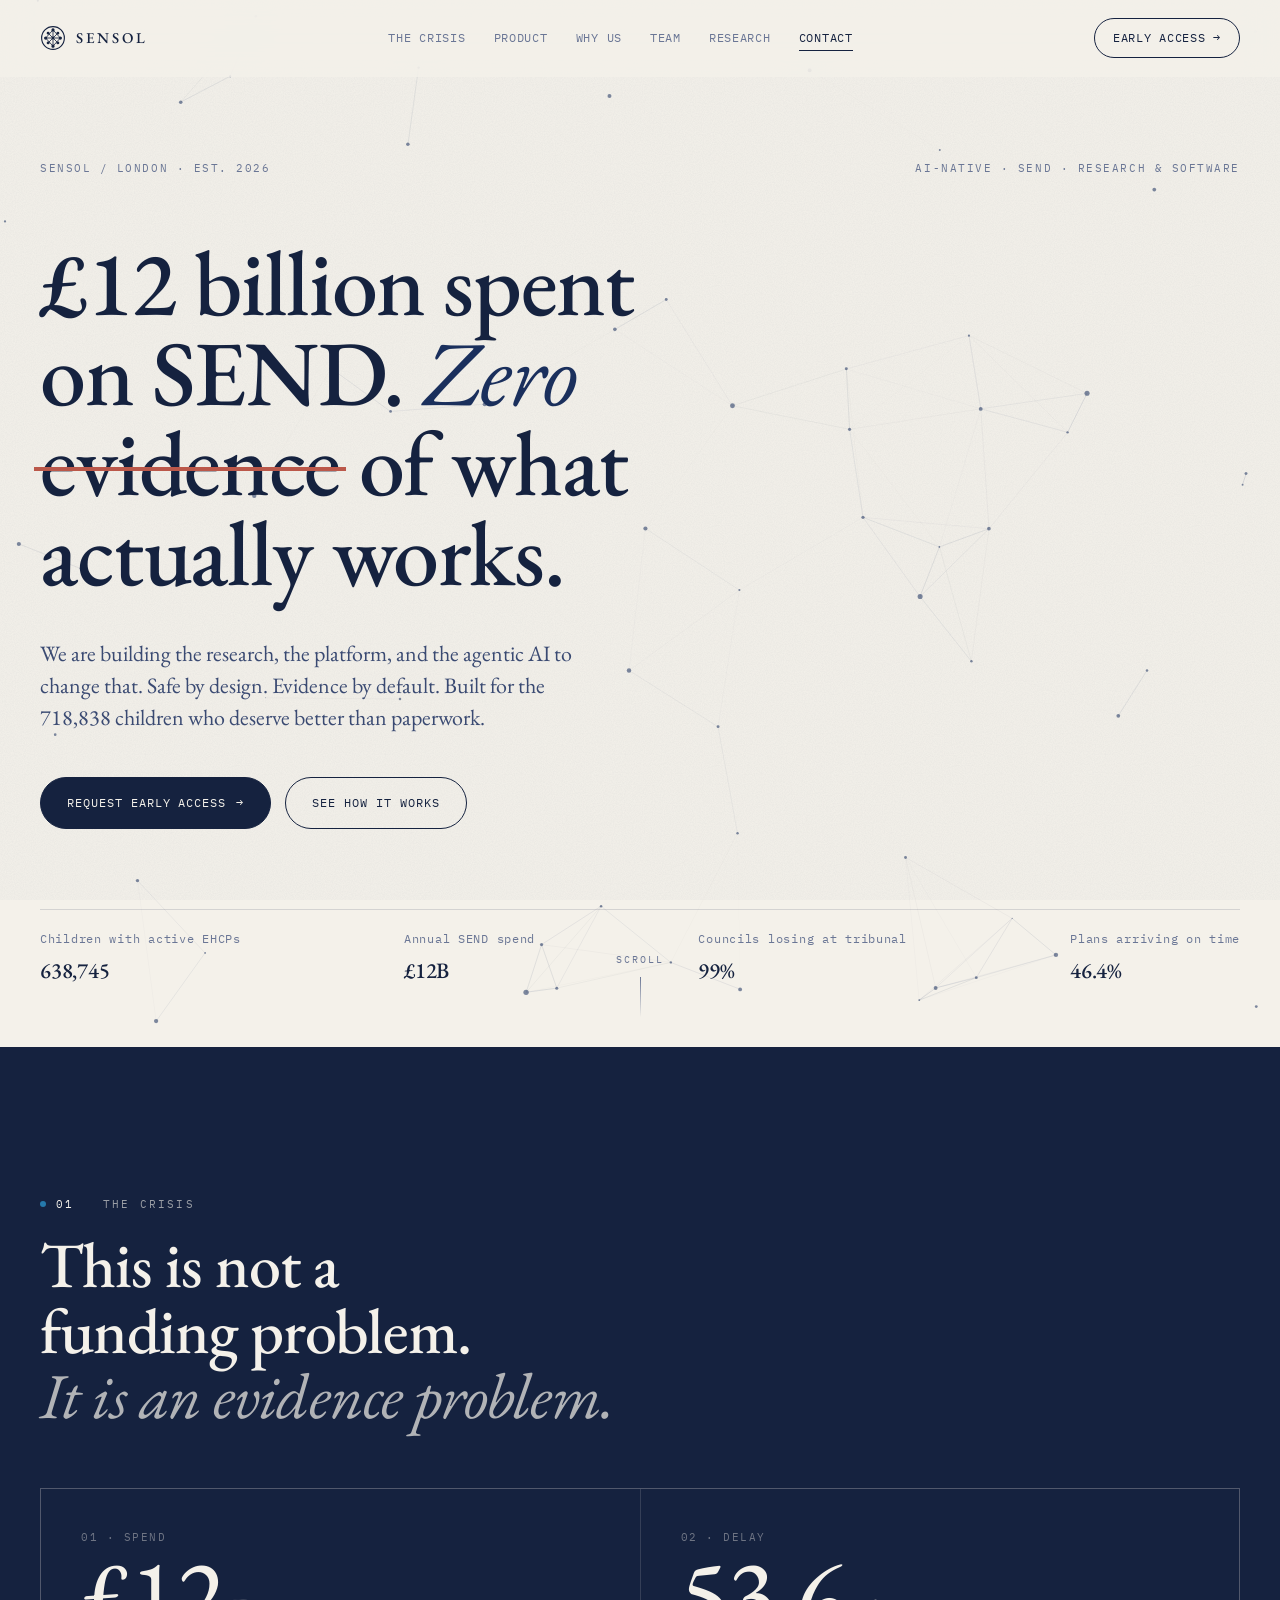
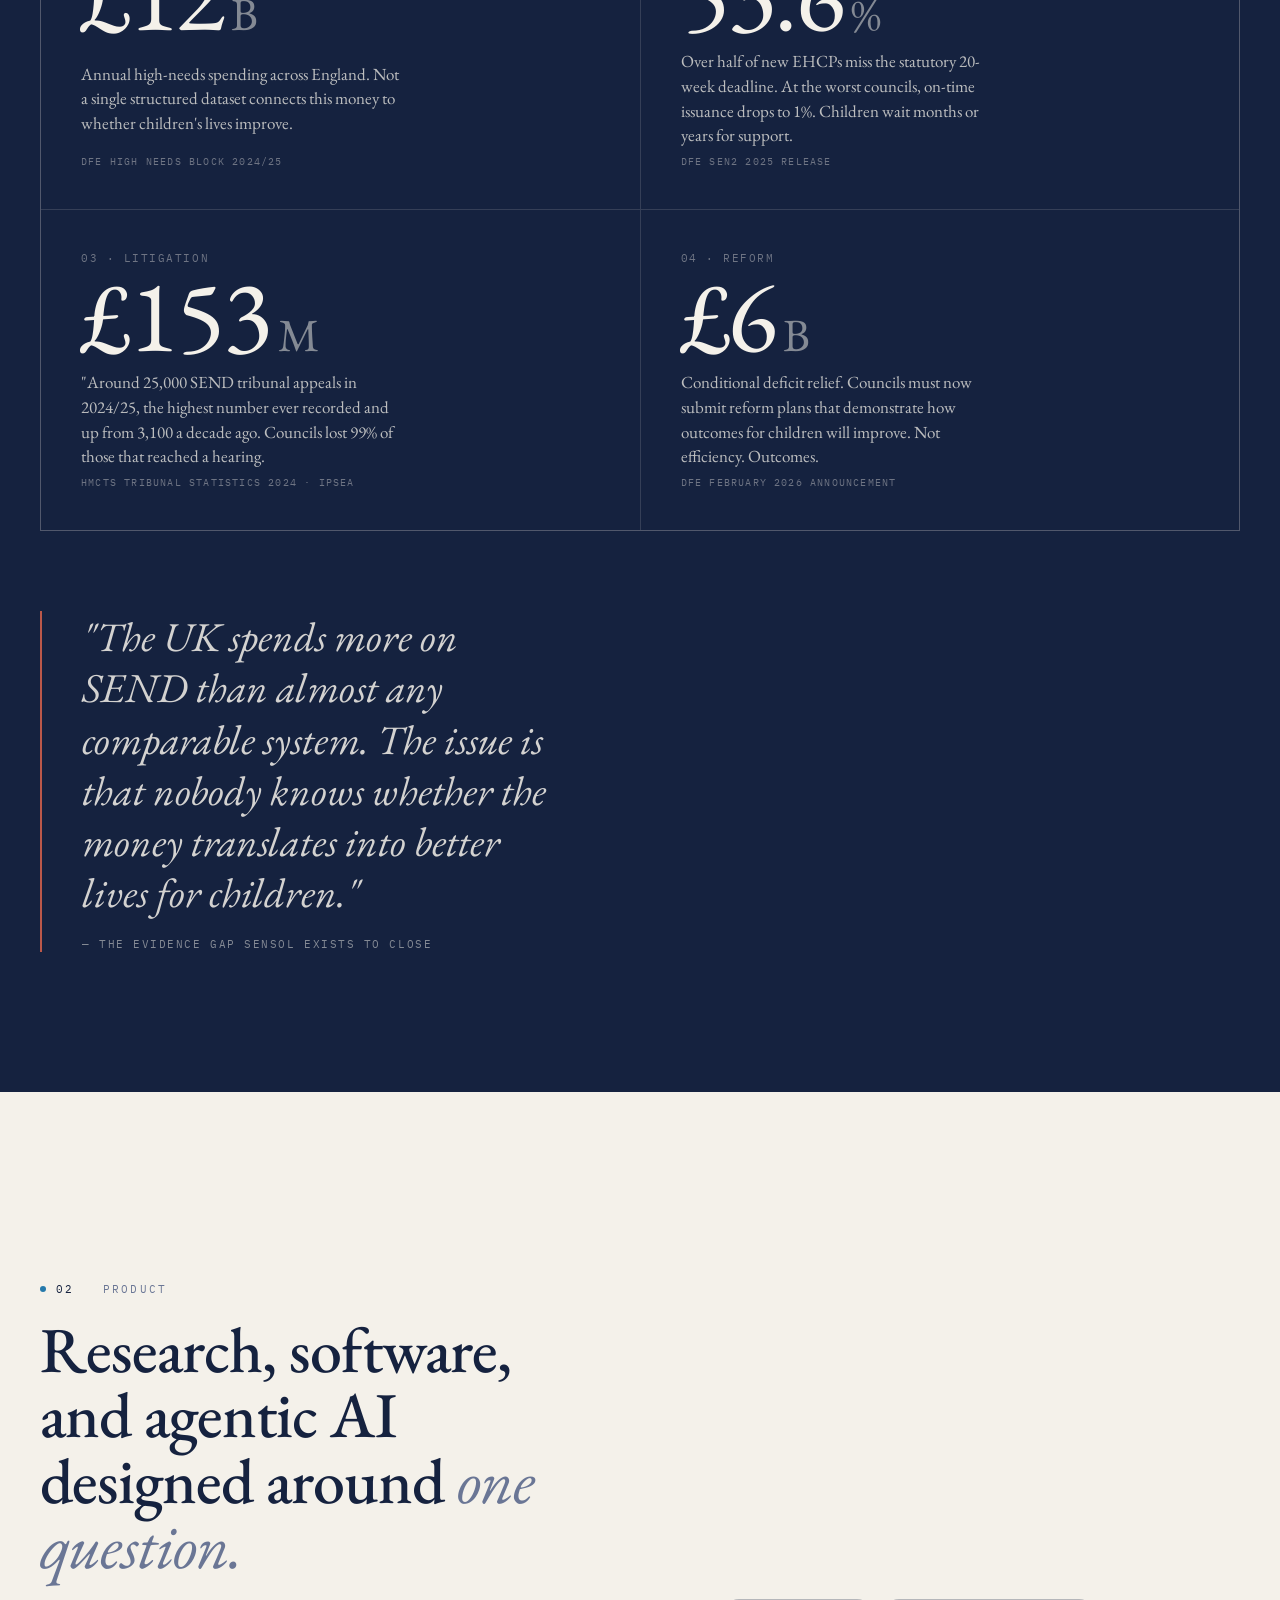
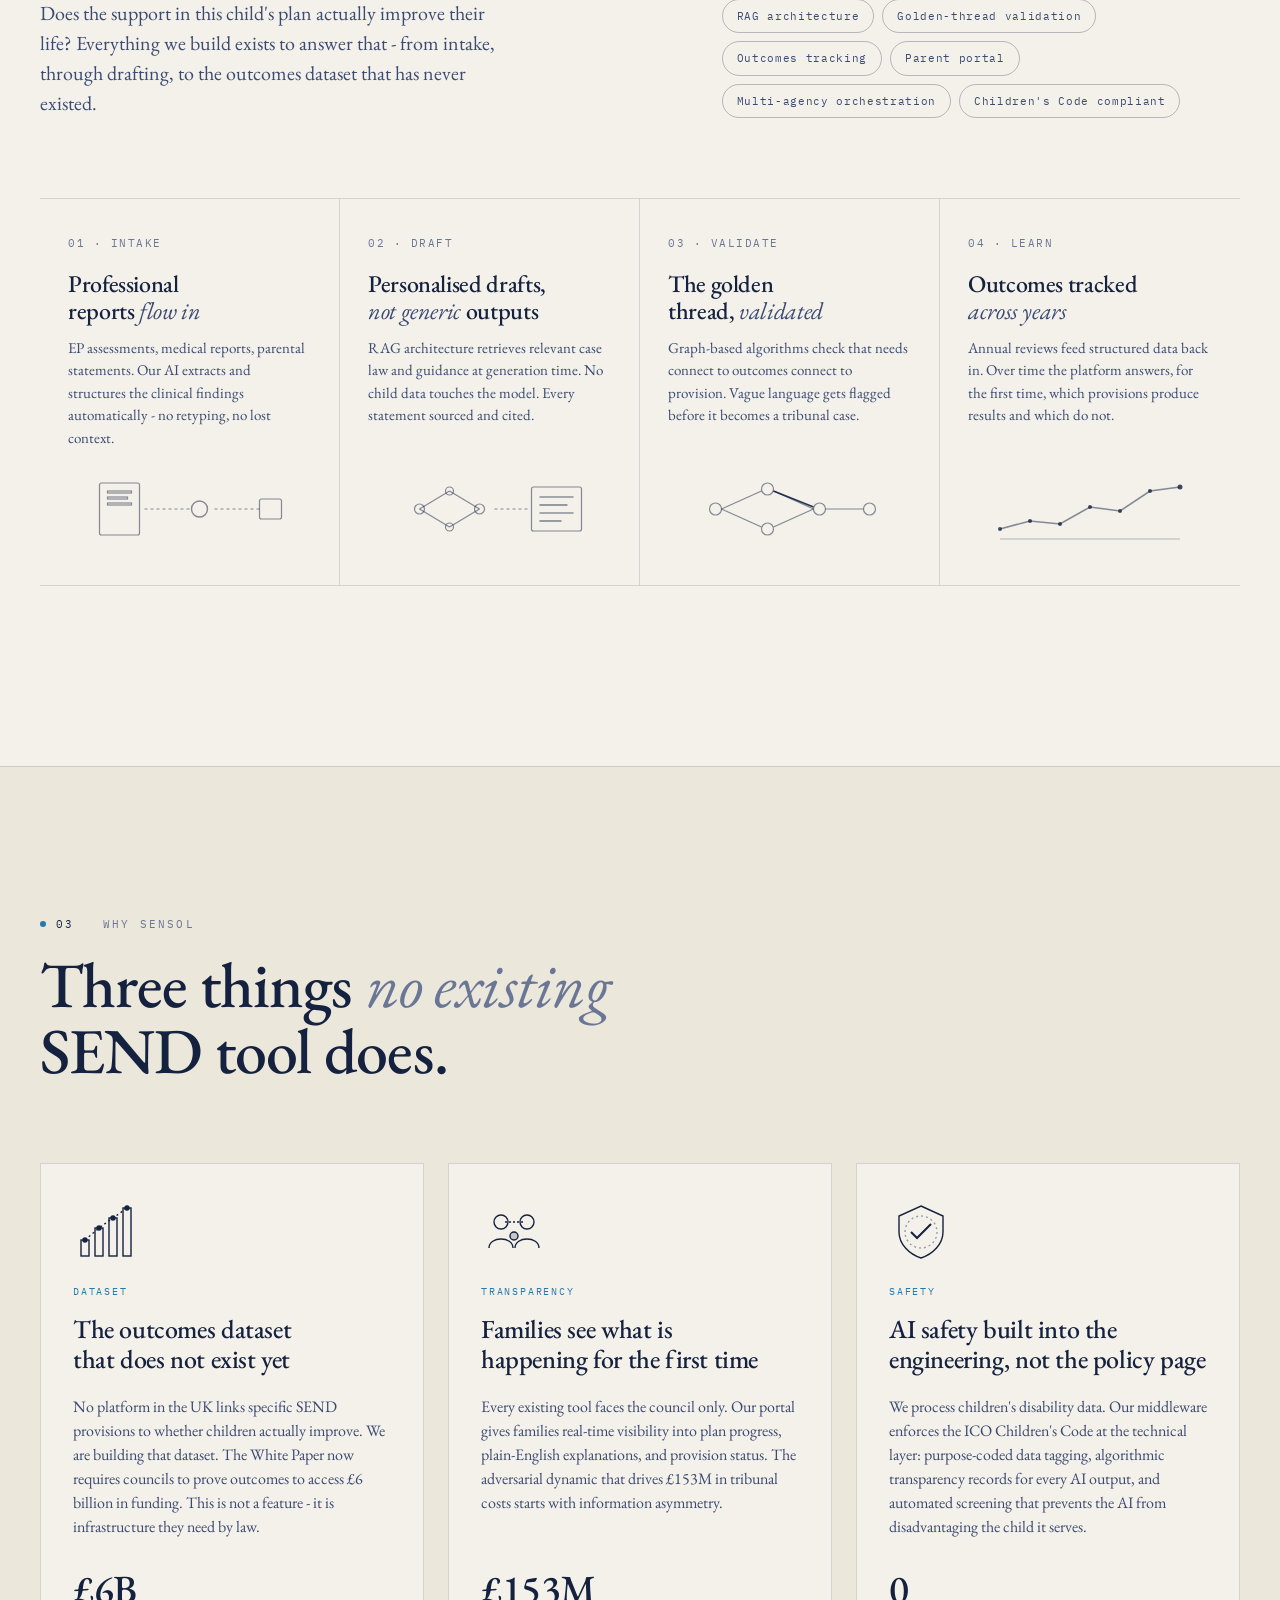
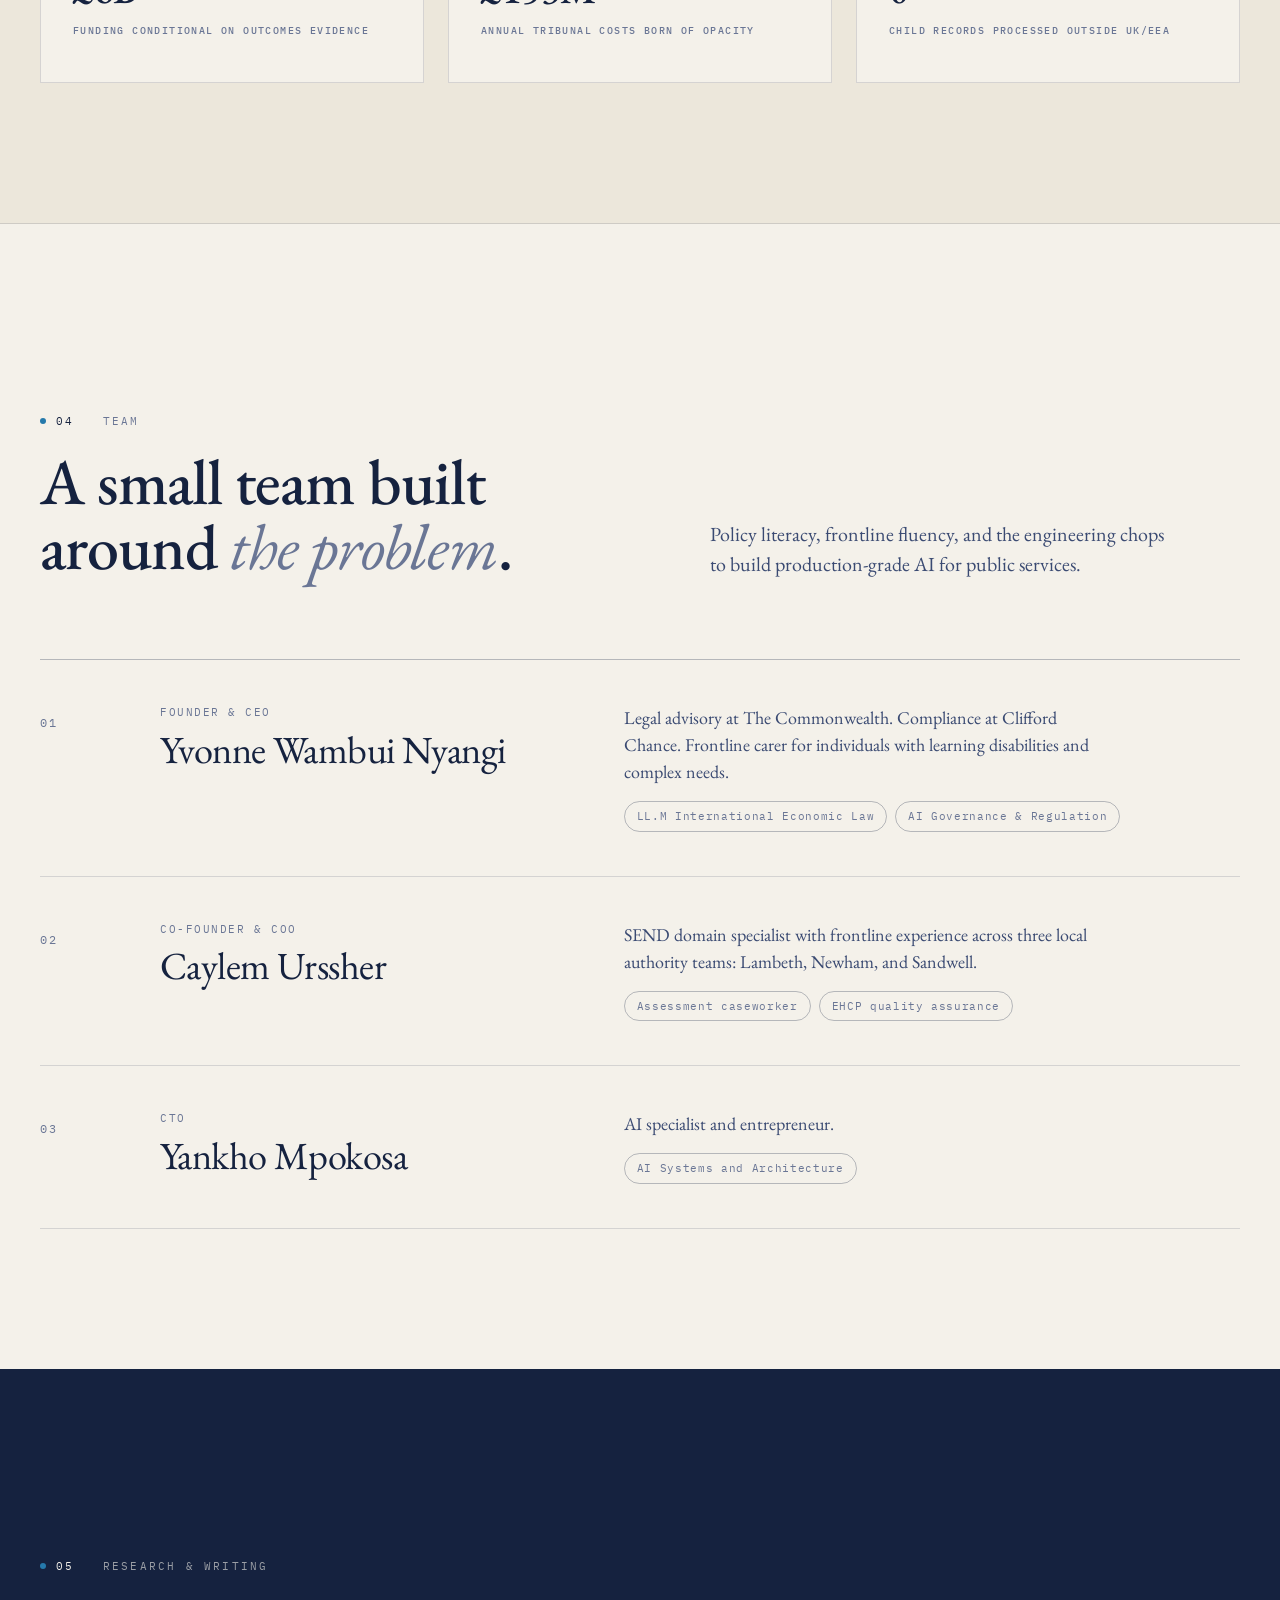
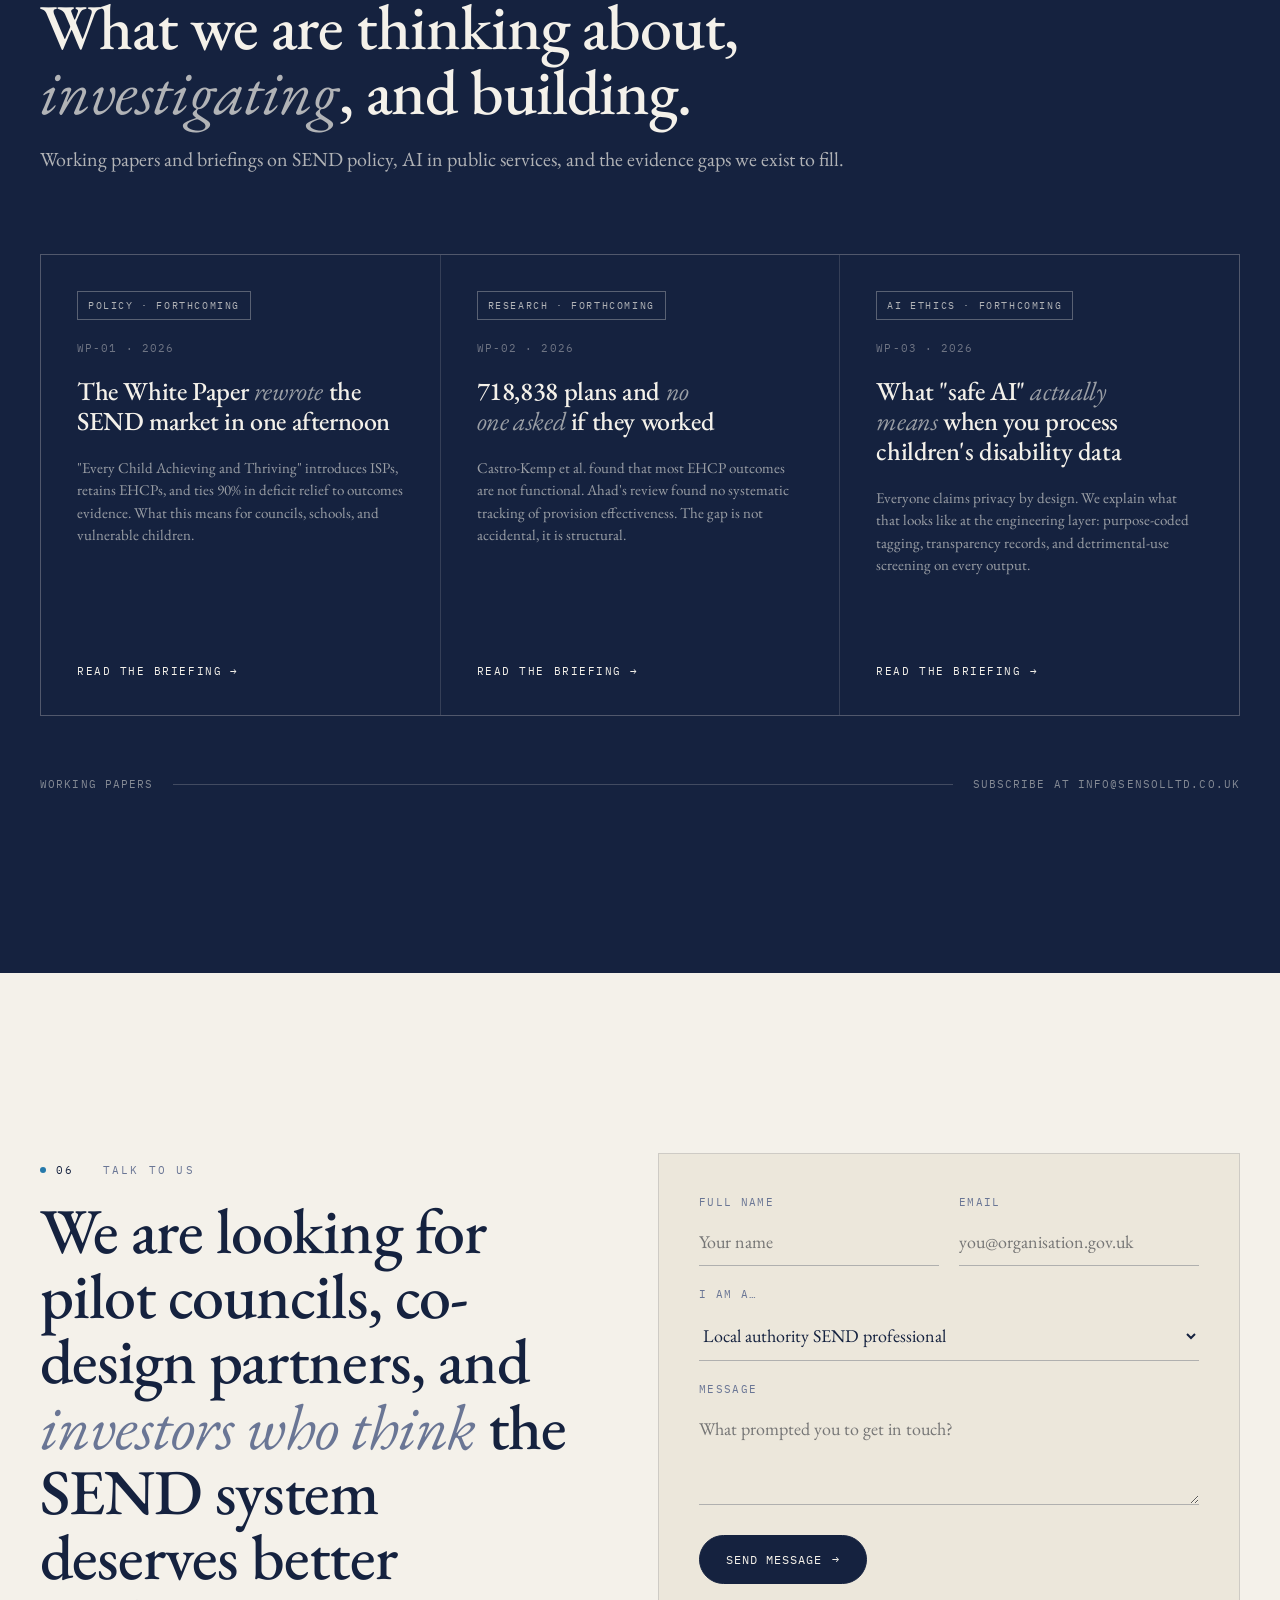
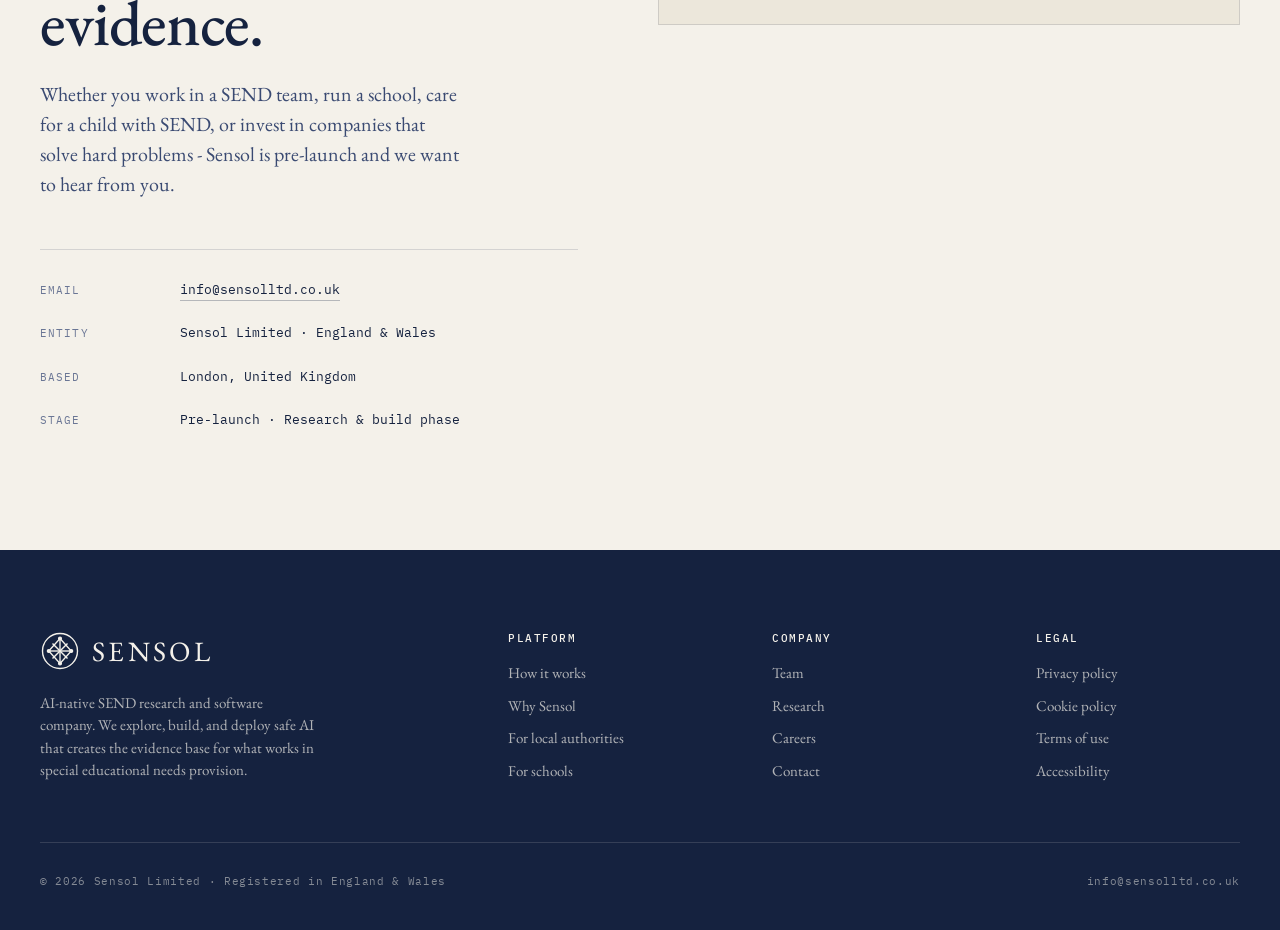
==== commit 054c9966: "Update SEND statistics and team member details" ====
--- a/index.html
+++ b/index.html
@@ -449,7 +449,7 @@
     </div>
 
     <h1 class="reveal in">
-      £10 billion spent<br>
+      £12 billion spent<br>
       on SEND. <span class="it">Zero</span><br>
       <span class="strike">evidence</span> of what<br>
       actually works.
@@ -457,7 +457,7 @@
 
     <p class="lede reveal d2">
       We are building the research, the platform, and the agentic AI to change that.
-      Safe by design. Evidence by default. Built for the 638,745 children
+      Safe by design. Evidence by default. Built for the 718,838 children
       who deserve better than paperwork.
     </p>
 
@@ -467,8 +467,8 @@
     </div>
 
     <div class="ticker reveal d4">
-      <div class="item"><span>Children with active EHCPs</span><span class="k" data-count="638745">638,745</span></div>
-      <div class="item"><span>Annual SEND spend</span><span class="k">£10.54B</span></div>
+      <div class="item"><span>Children with active EHCPs</span><span class="k" data-count="638745">718,838</span></div>
+      <div class="item"><span>Annual SEND spend</span><span class="k">£12B</span></div>
       <div class="item"><span>Councils losing at tribunal</span><span class="k" data-count="99" data-suffix="%">99%</span></div>
       <div class="item"><span>Plans arriving on time</span><span class="k" data-count="46.4" data-suffix="%">46.4%</span></div>
     </div>
@@ -487,7 +487,7 @@
       <div class="cell reveal">
         <div>
           <div class="idx">01 · SPEND</div>
-          <div class="big">£10.54<span class="unit">B</span></div>
+          <div class="big">£12<span class="unit">B</span></div>
         </div>
         <div class="desc">Annual high-needs spending across England. Not a single structured dataset connects this money to whether children's lives improve.</div>
         <div class="src">DfE High Needs Block 2024/25</div>
@@ -505,7 +505,7 @@
           <div class="idx">03 · LITIGATION</div>
           <div class="big">£153<span class="unit">M</span></div>
         </div>
-        <div class="desc">22,276 tribunal cases in 2024. A 43% surge. Councils lost 99% of those that reached a hearing. These are not close calls - they are plans that never should have been issued.</div>
+        <div class="desc">"Around 25,000 SEND tribunal appeals in 2024/25, the highest number ever recorded and up from 3,100 a decade ago. Councils lost 99% of those that reached a hearing.</div>
         <div class="src">HMCTS Tribunal Statistics 2024 · IPSEA</div>
       </div>
       <div class="cell reveal d3">
@@ -715,11 +715,11 @@
         <div class="entry-idx">03</div>
         <div class="entry-name">
           <div class="role">CTO</div>
-          <div class="name">Daniel Wole Olamide</div>
+          <div class="name">Yankho Mpokosa</div>
         </div>
         <div class="entry-bio">
-          <p>Software Engineer, Core Engineering (Authentication) at Goldman Sachs. Built RAG-powered AI systems and led the replacement of a 20-year-old authentication system across 800+ applications.</p>
-          <div class="creds"><span>BSc Informatics, Strathmore</span><span>Core Engineering, Goldman Sachs</span></div>
+          <p>AI specialist and entrepreneur.</p>
+          <div class="creds"><span>AI Systems and Architecture<div>
         </div>
       </div>
     </div>
@@ -740,14 +740,14 @@
         <div class="tag">Policy · Forthcoming</div>
         <div class="meta">WP-01 · 2026</div>
         <h3>The White Paper <em>rewrote</em> the SEND market in one afternoon</h3>
-        <p>"Every Child Achieving and Thriving" introduces ISPs, retains EHCPs, and ties £6B in deficit relief to outcomes evidence. What this means for councils, schools, and companies like ours.</p>
+        <p>"Every Child Achieving and Thriving" introduces ISPs, retains EHCPs, and ties 90% in deficit relief to outcomes evidence. What this means for councils, schools, and vulnerable children.</p>
         <div class="cta">Read the briefing <span class="arrow">→</span></div>
       </article>
 
       <article class="paper reveal d1">
         <div class="tag">Research · Forthcoming</div>
         <div class="meta">WP-02 · 2026</div>
-        <h3>638,745 plans and <em>no one asked</em> if they worked</h3>
+        <h3>718,838 plans and <em>no one asked</em> if they worked</h3>
         <p>Castro-Kemp et al. found that most EHCP outcomes are not functional. Ahad's review found no systematic tracking of provision effectiveness. The gap is not accidental, it is structural.</p>
         <div class="cta">Read the briefing <span class="arrow">→</span></div>
       </article>
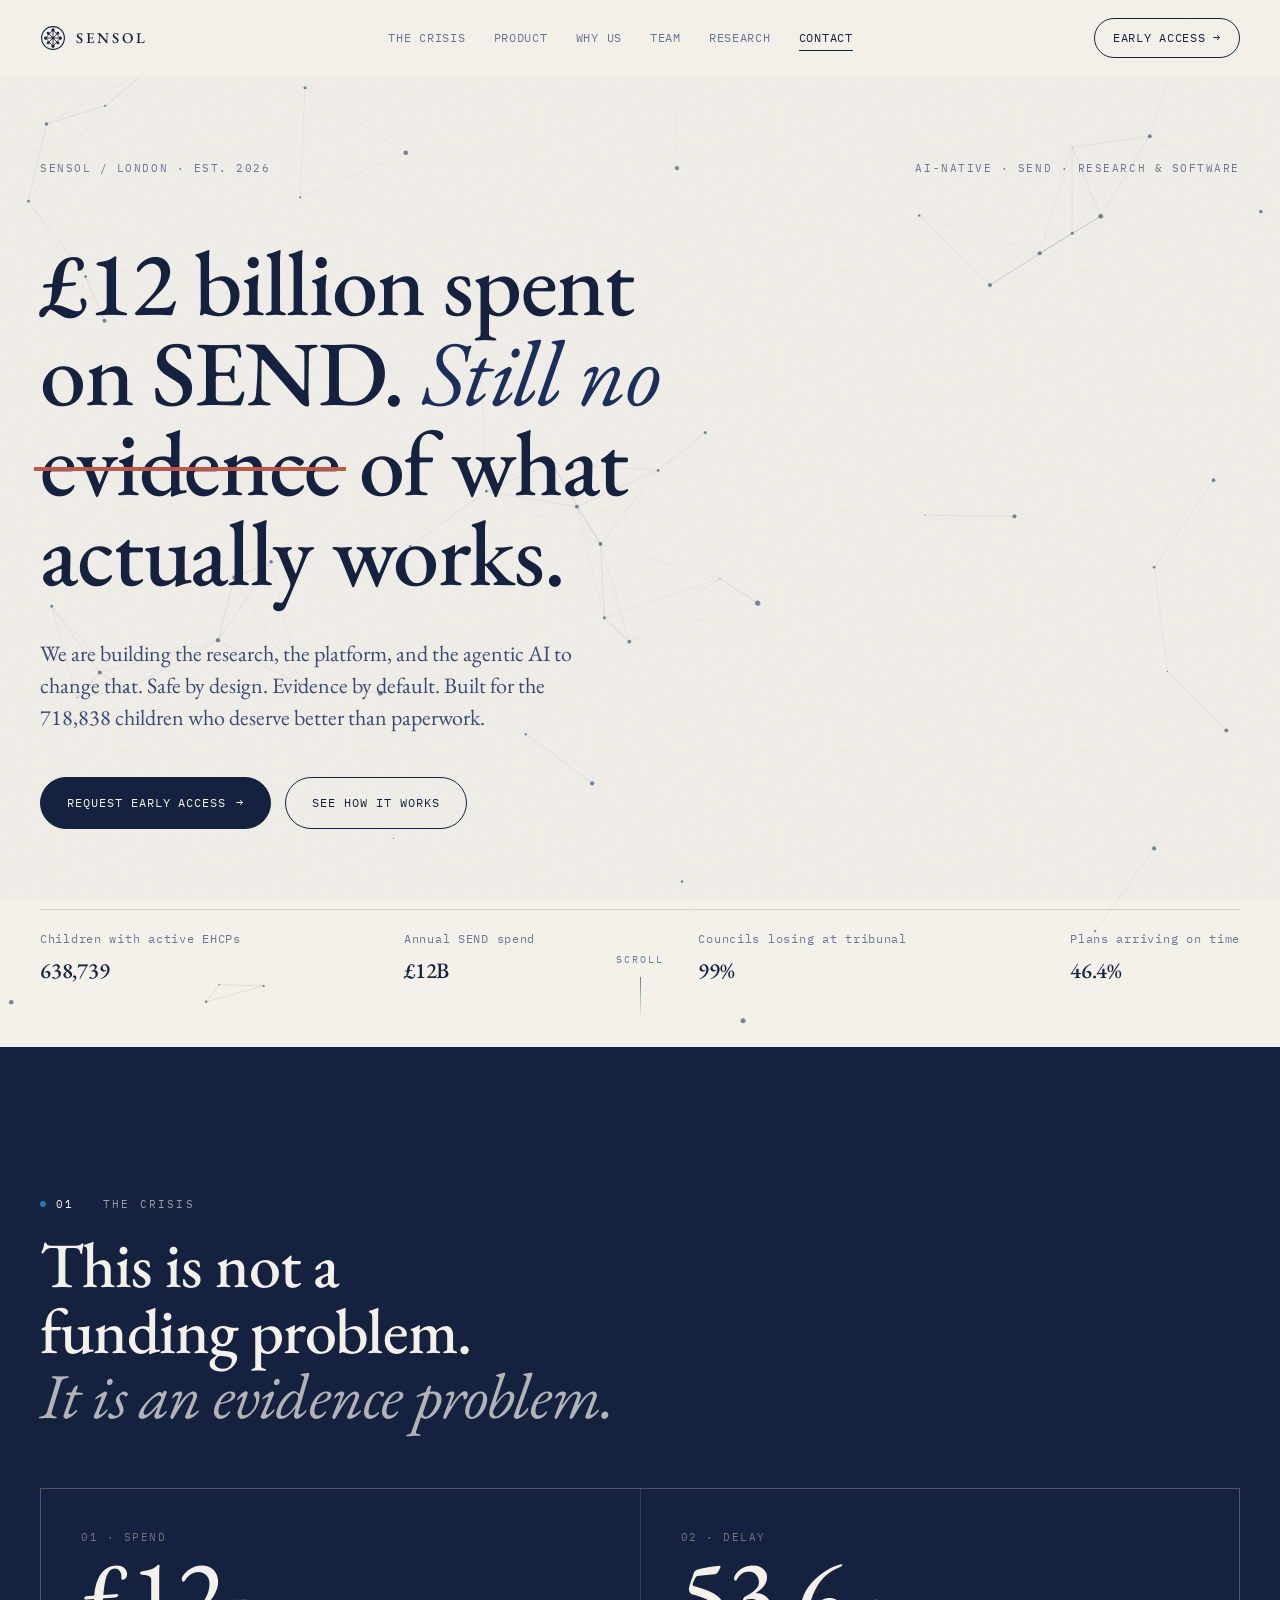
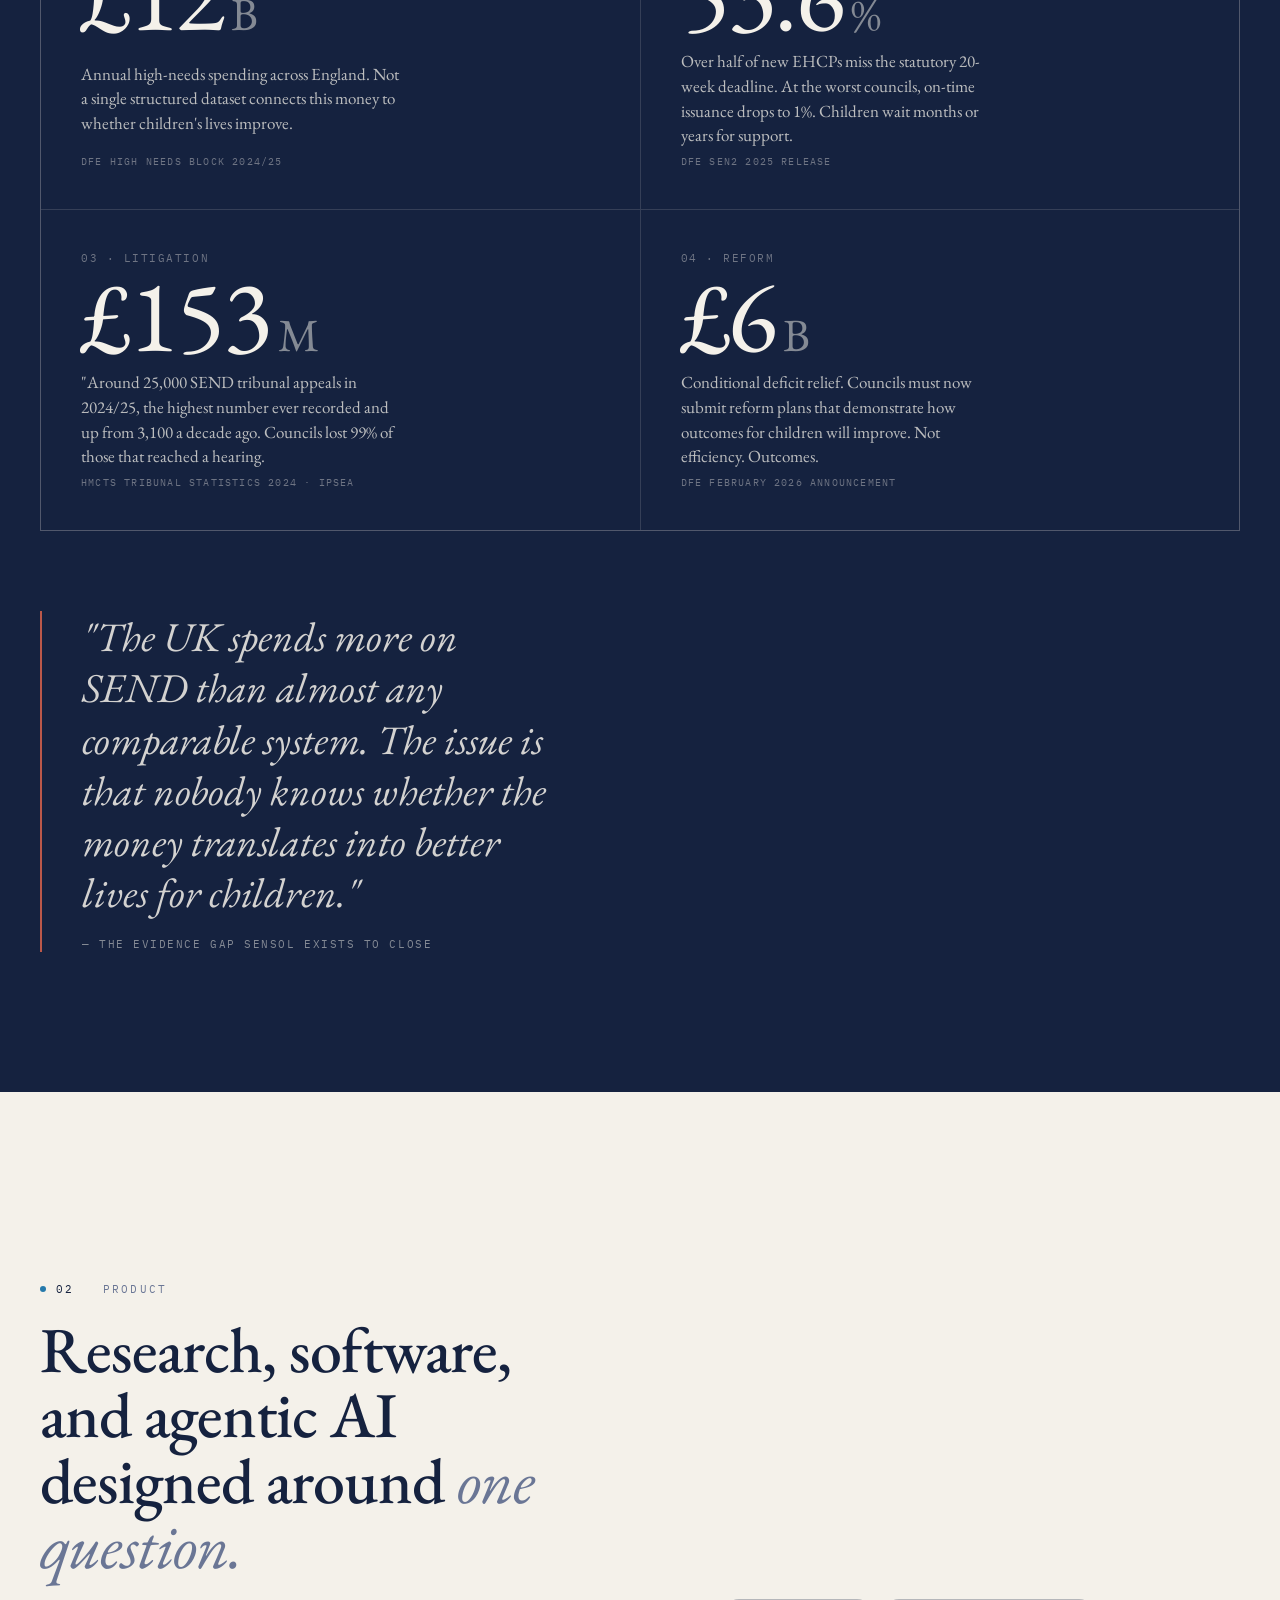
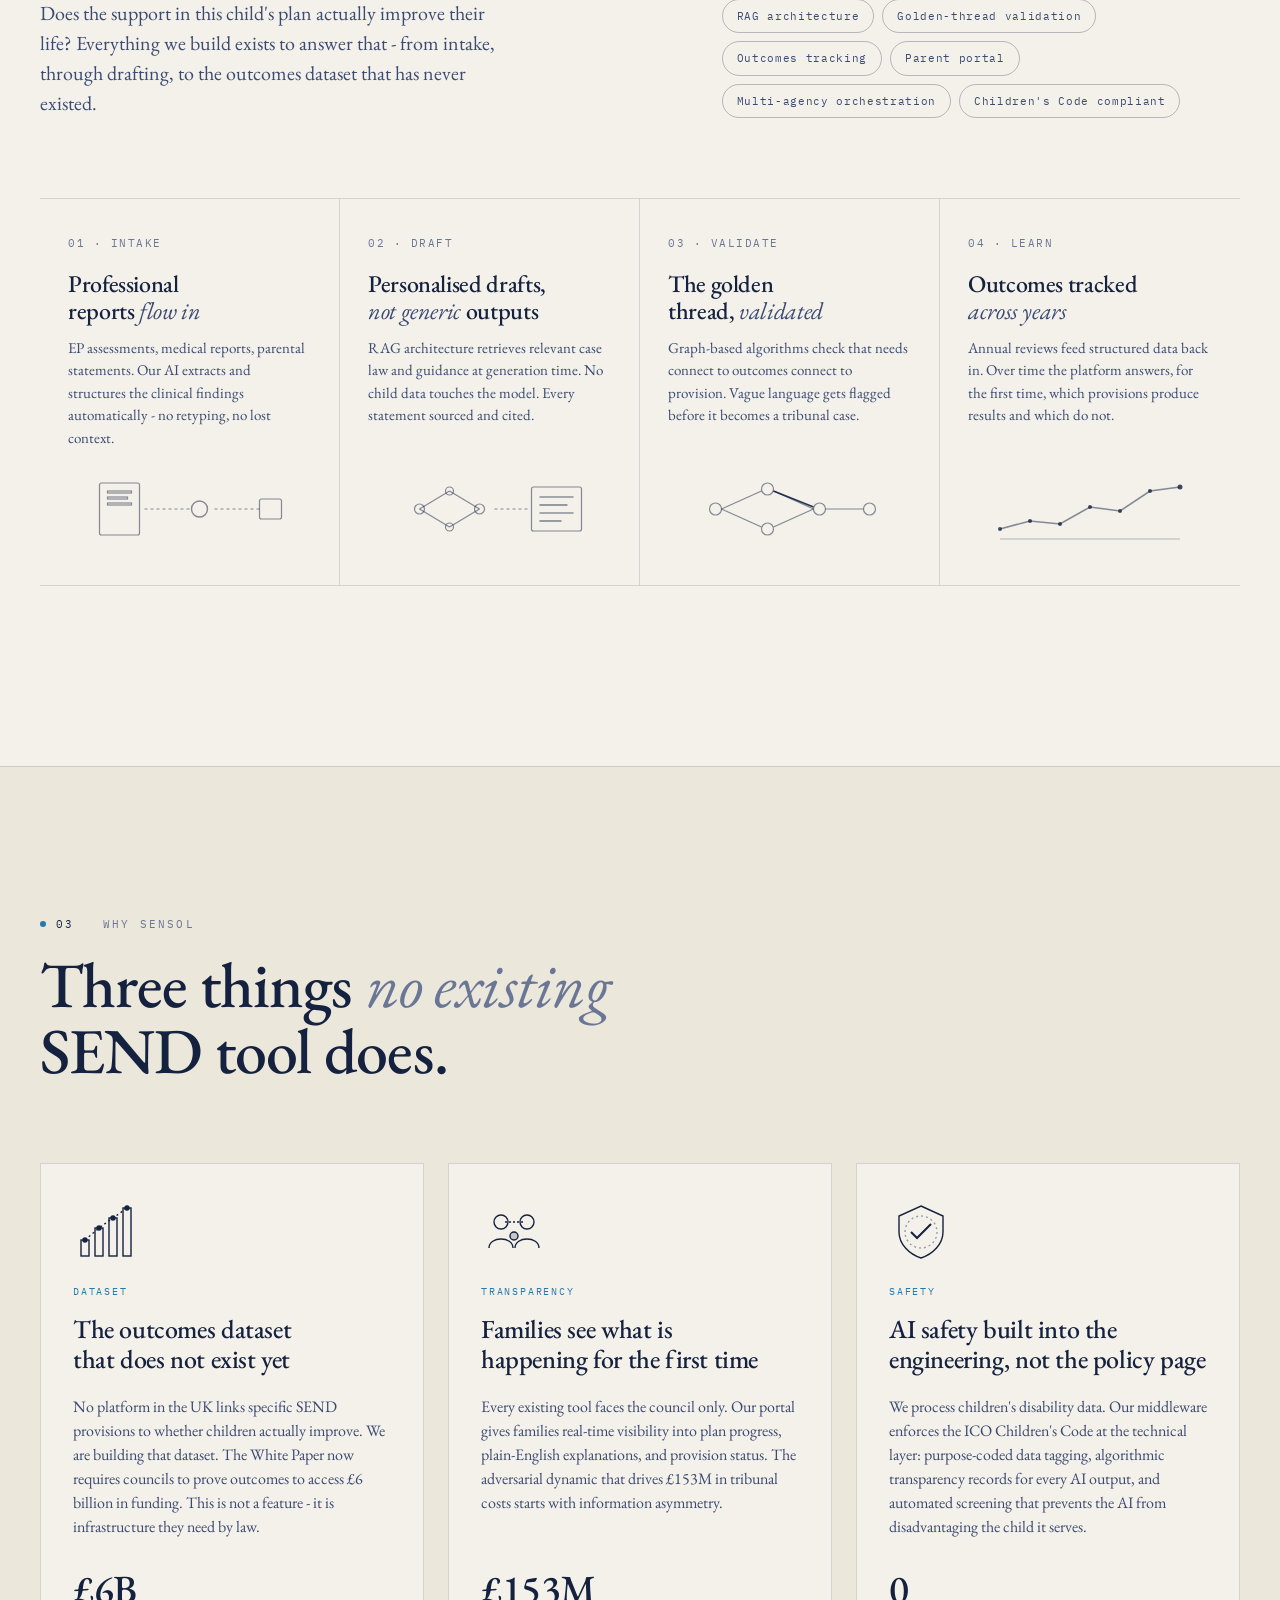
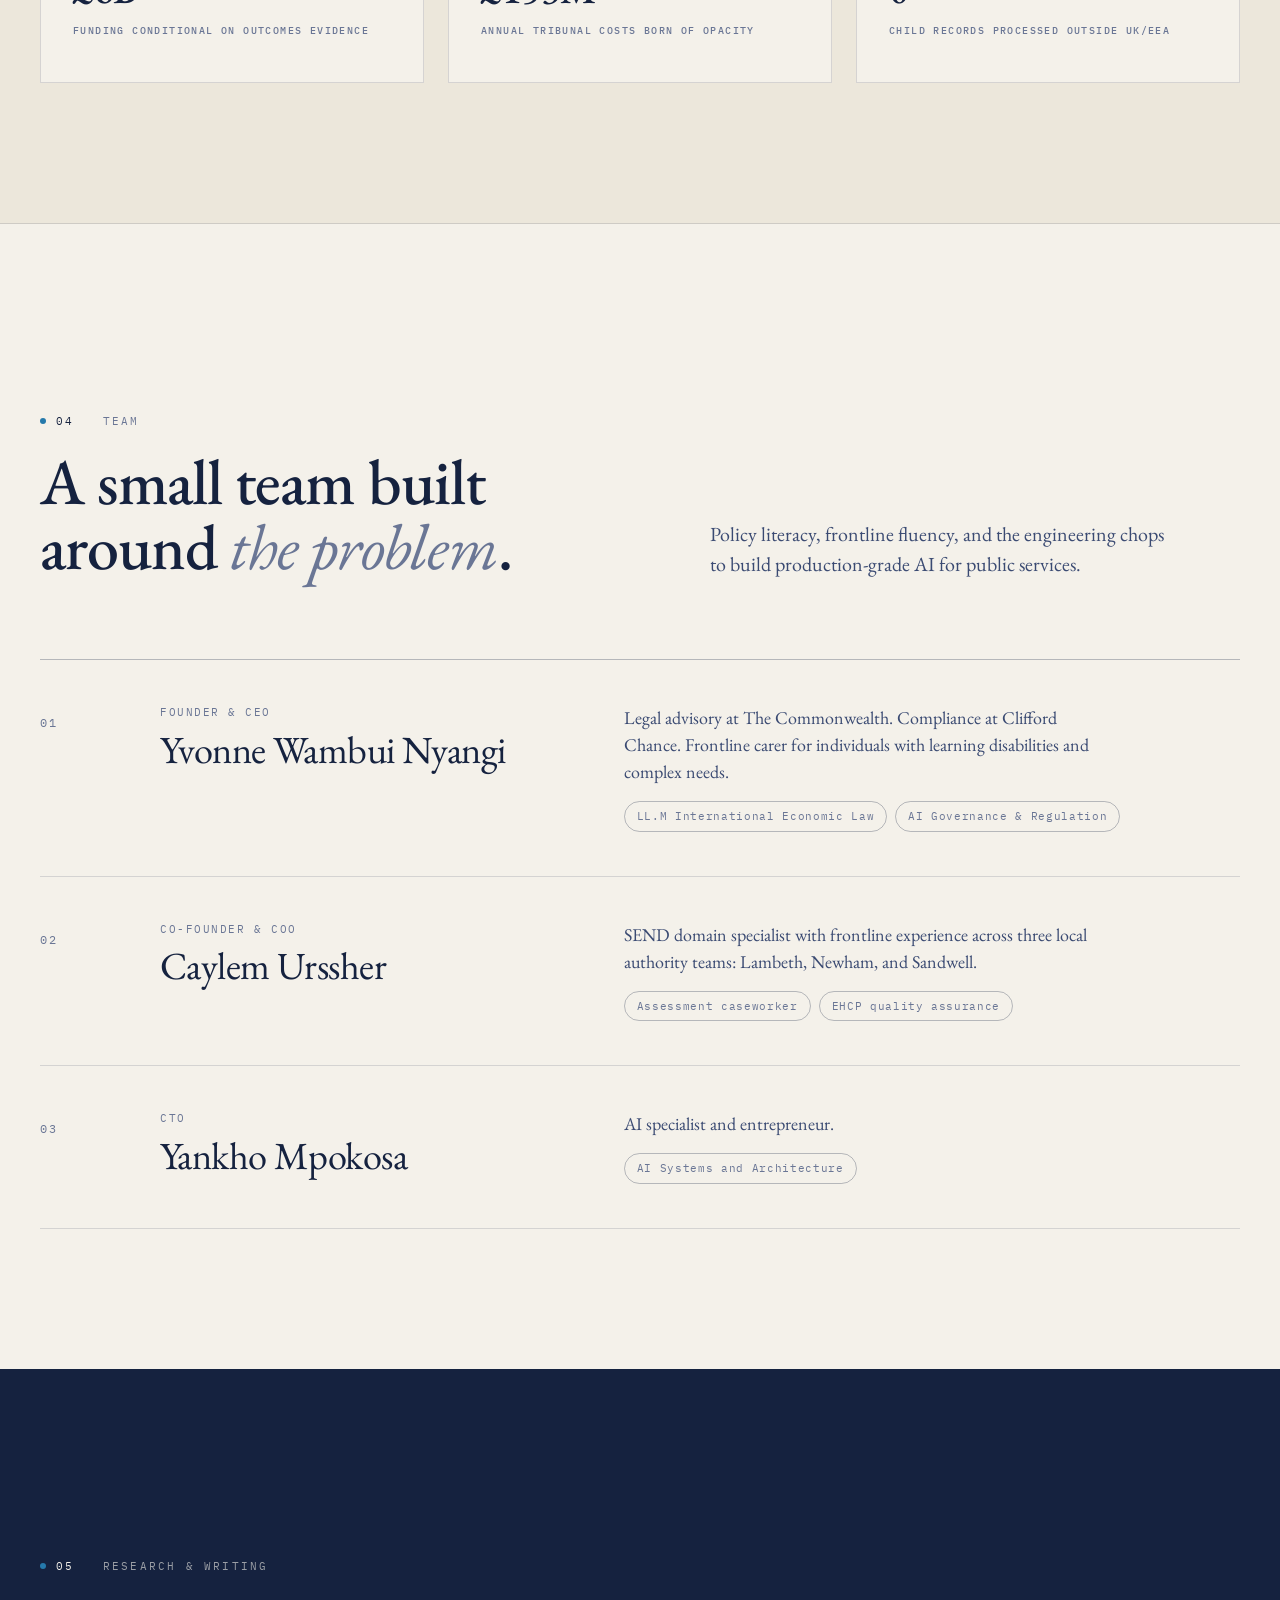
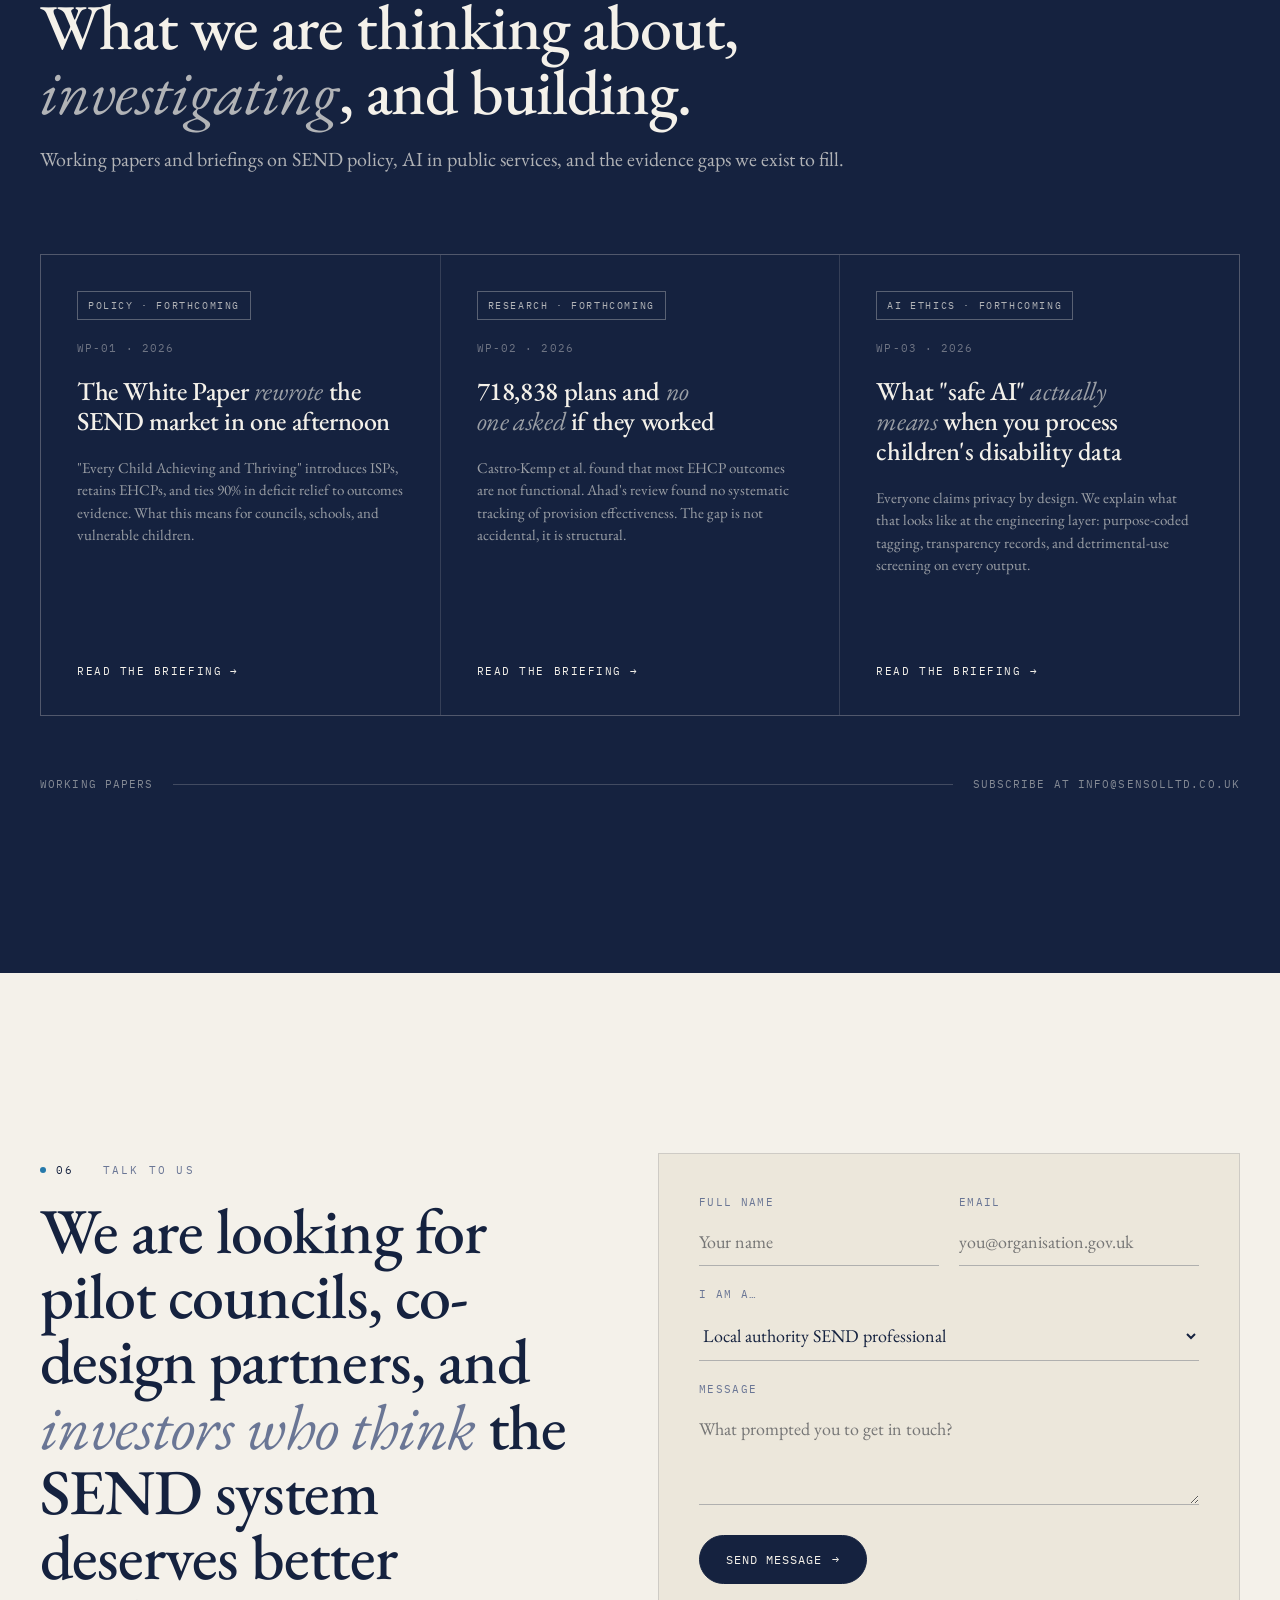
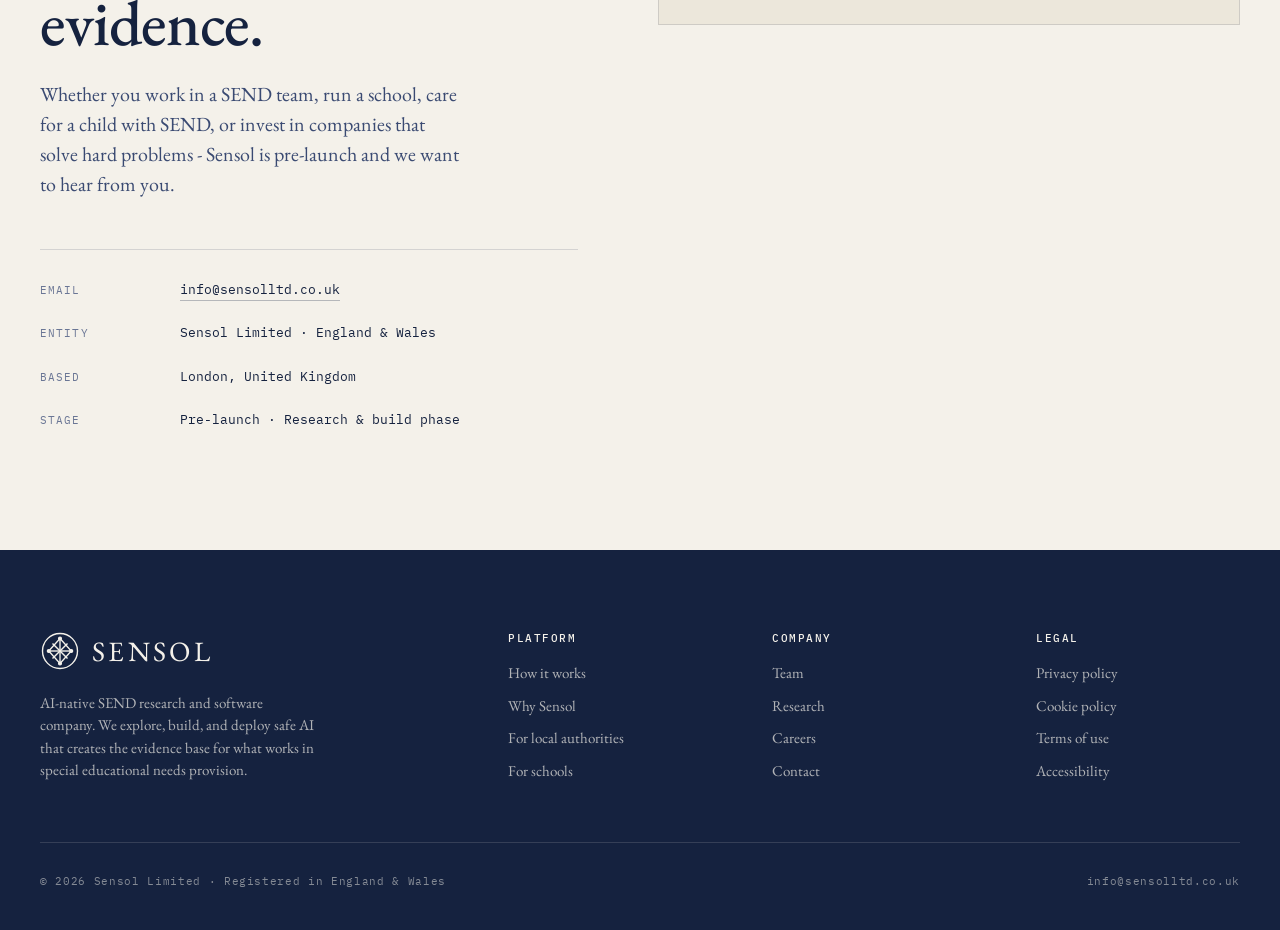
==== commit 72c295d9: "Update heading text in index.html" ====
--- a/index.html
+++ b/index.html
@@ -450,7 +450,7 @@
 
     <h1 class="reveal in">
       £12 billion spent<br>
-      on SEND. <span class="it">Zero</span><br>
+      on SEND. <span class="it">Still no</span><br>
       <span class="strike">evidence</span> of what<br>
       actually works.
     </h1>
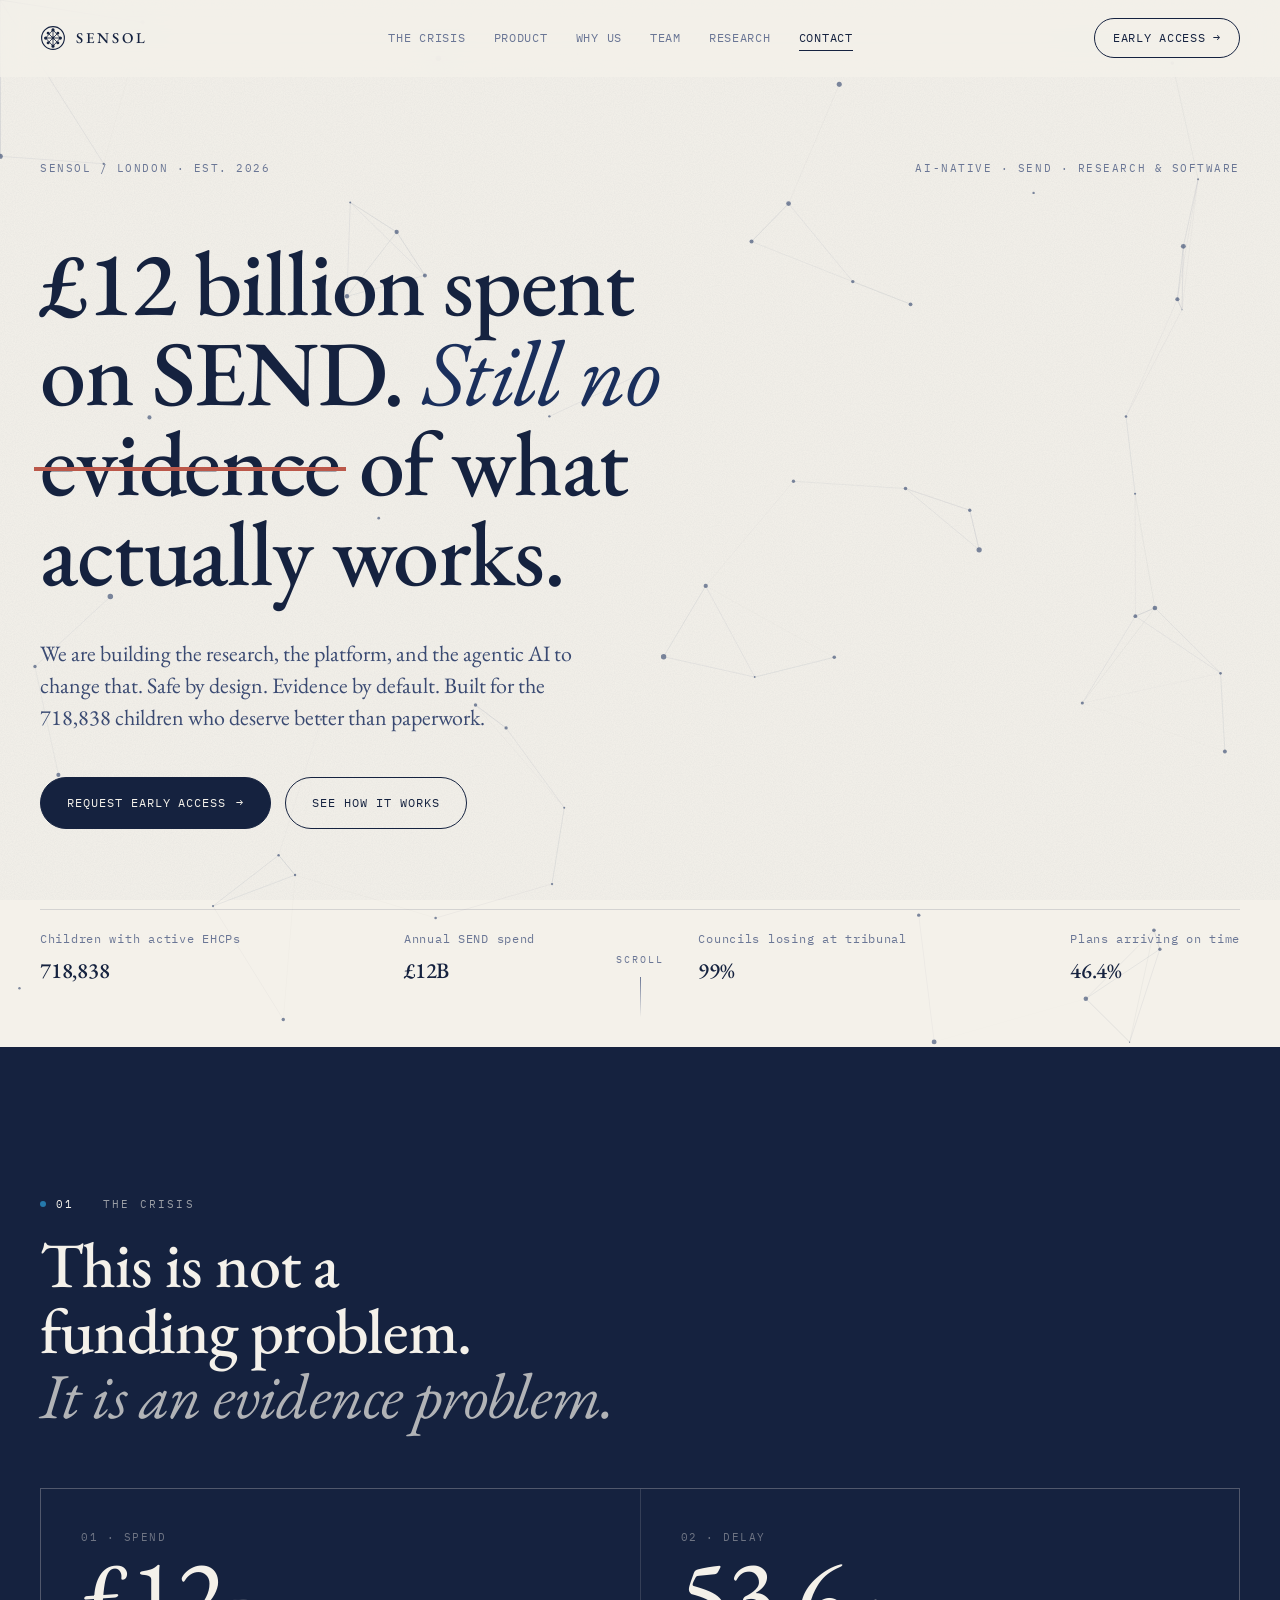
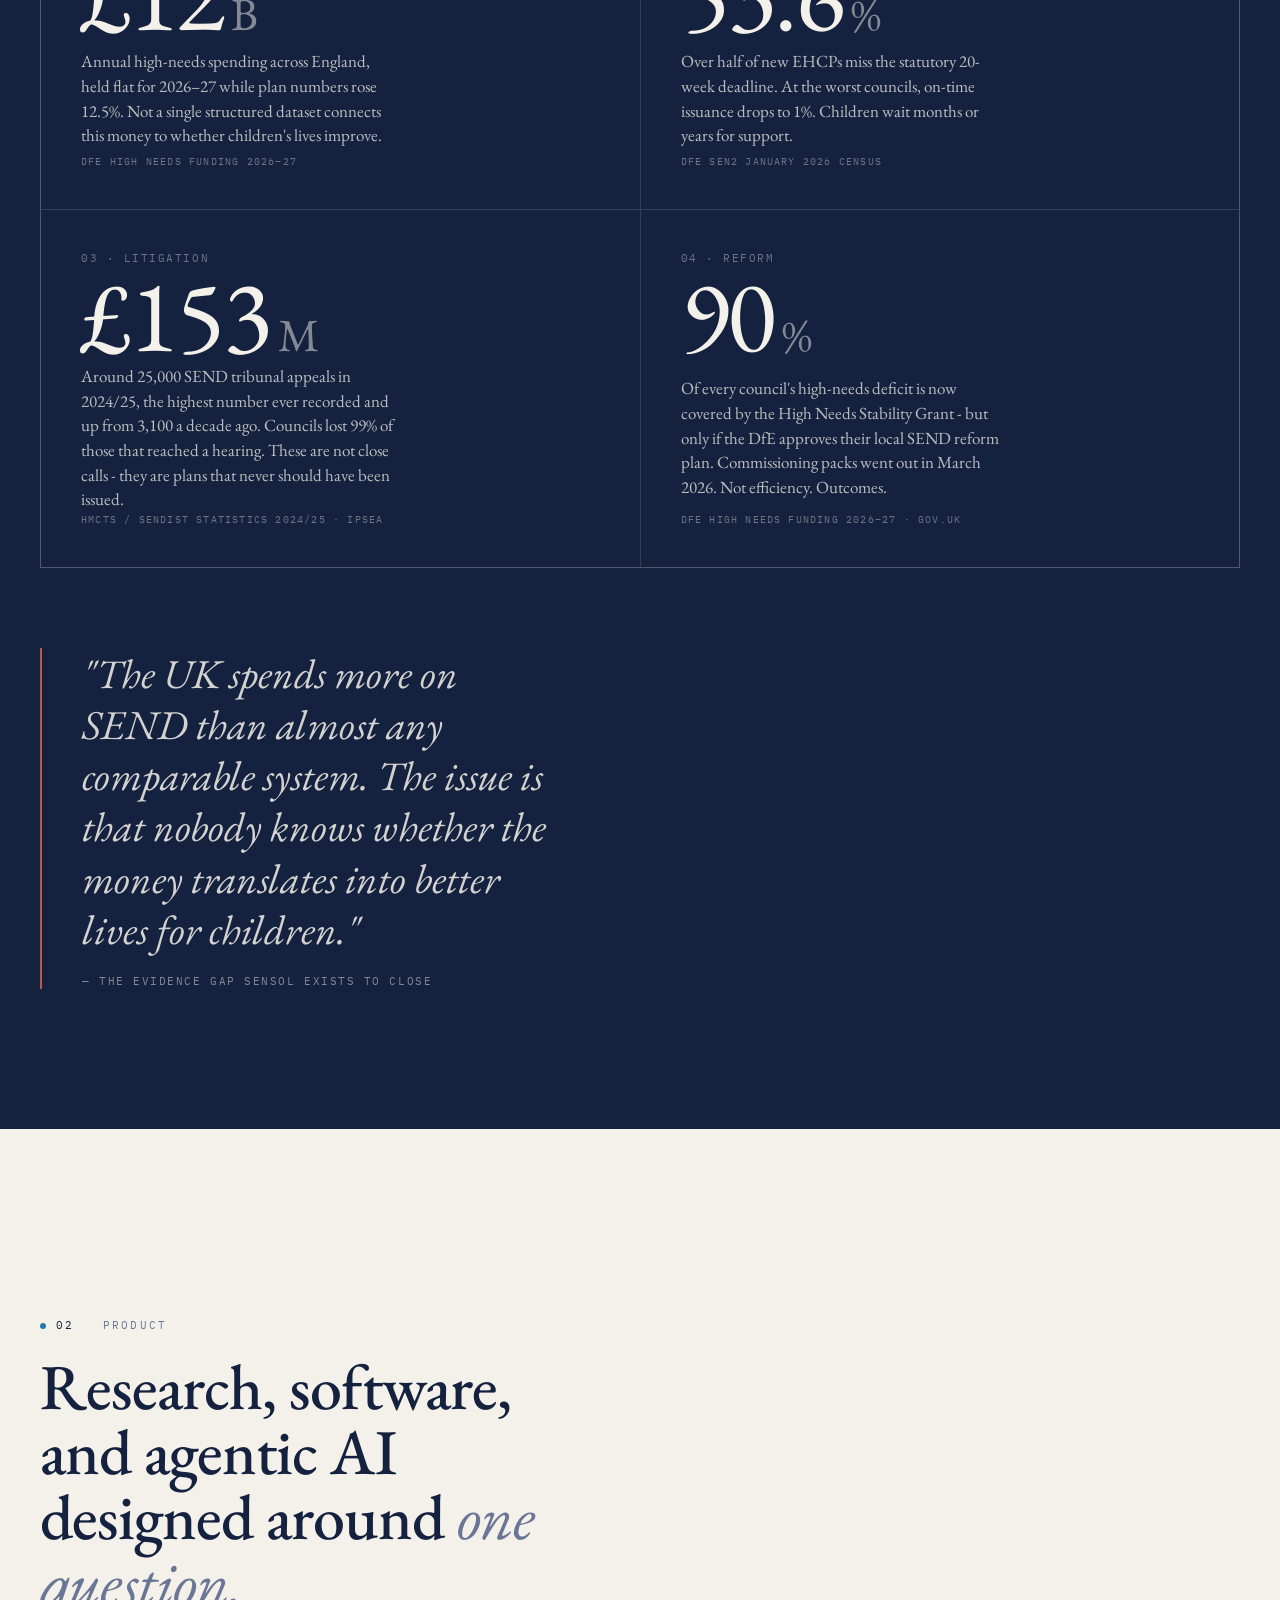
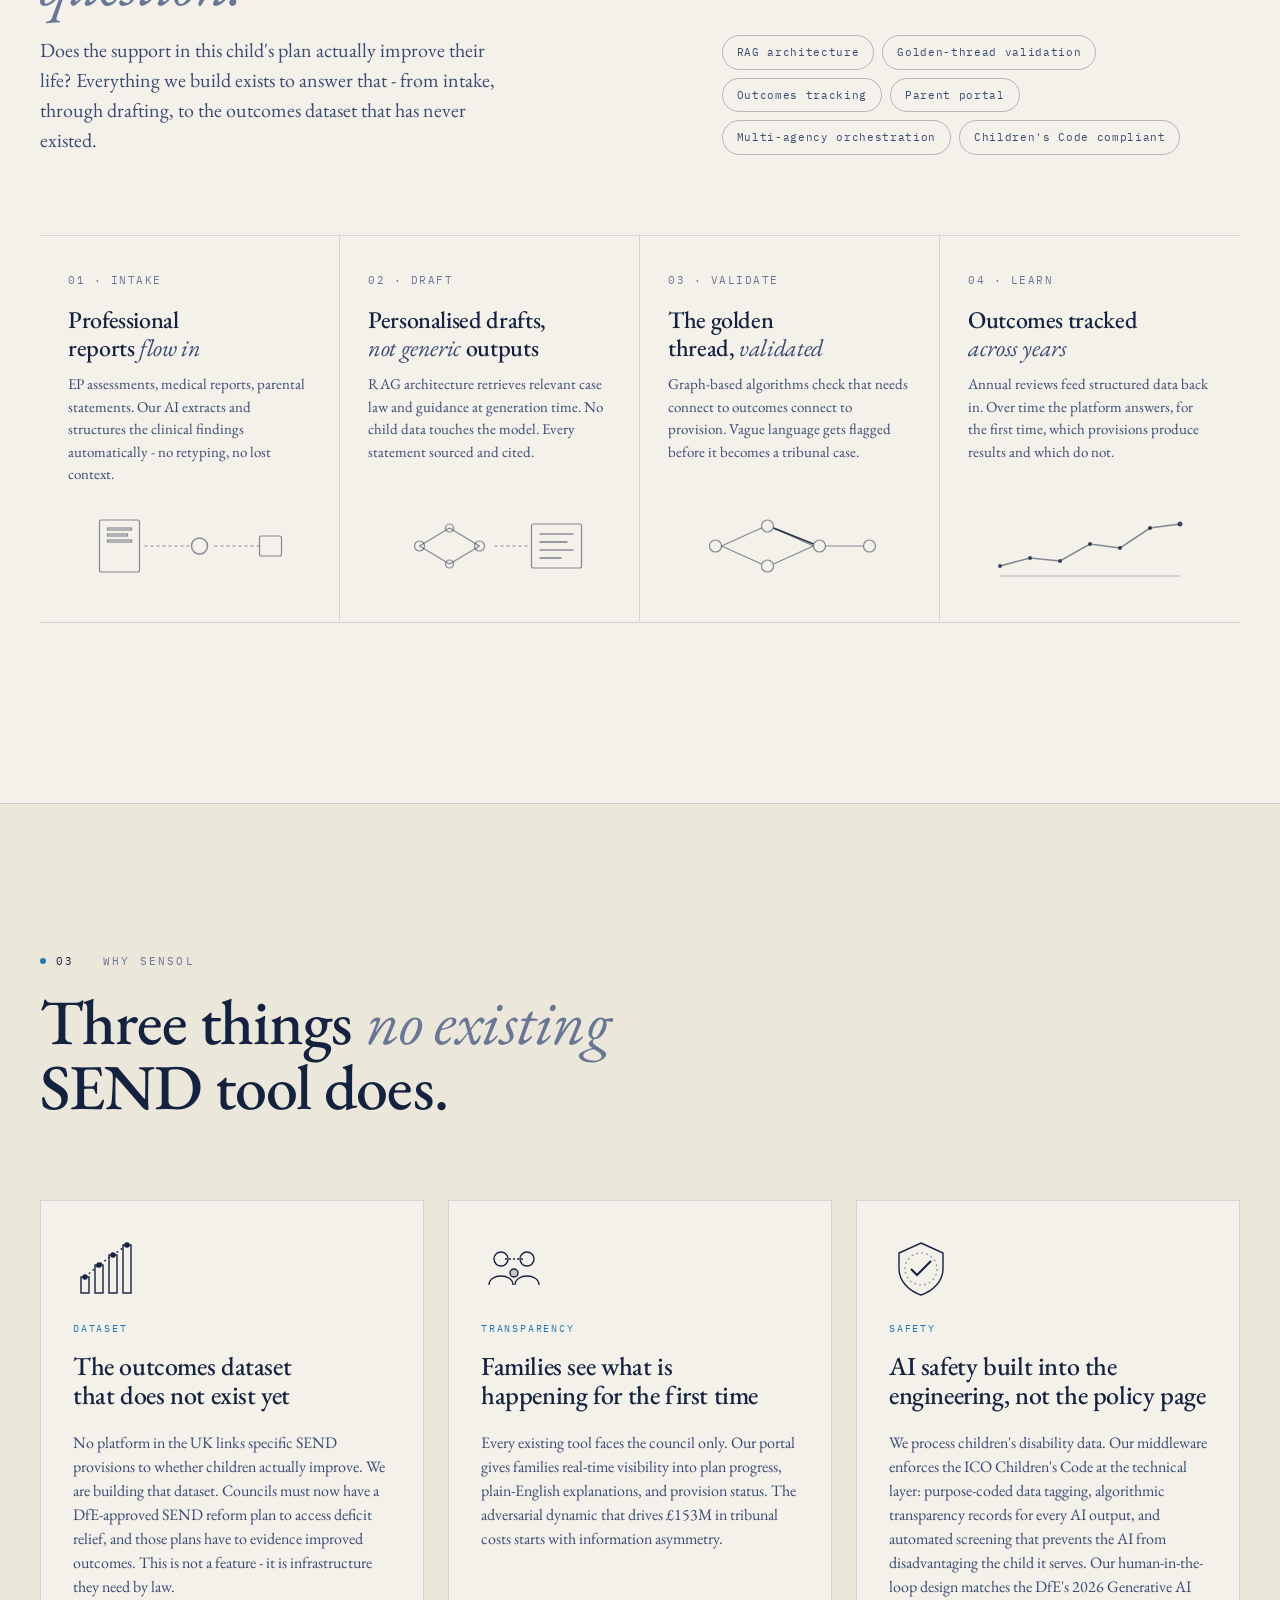
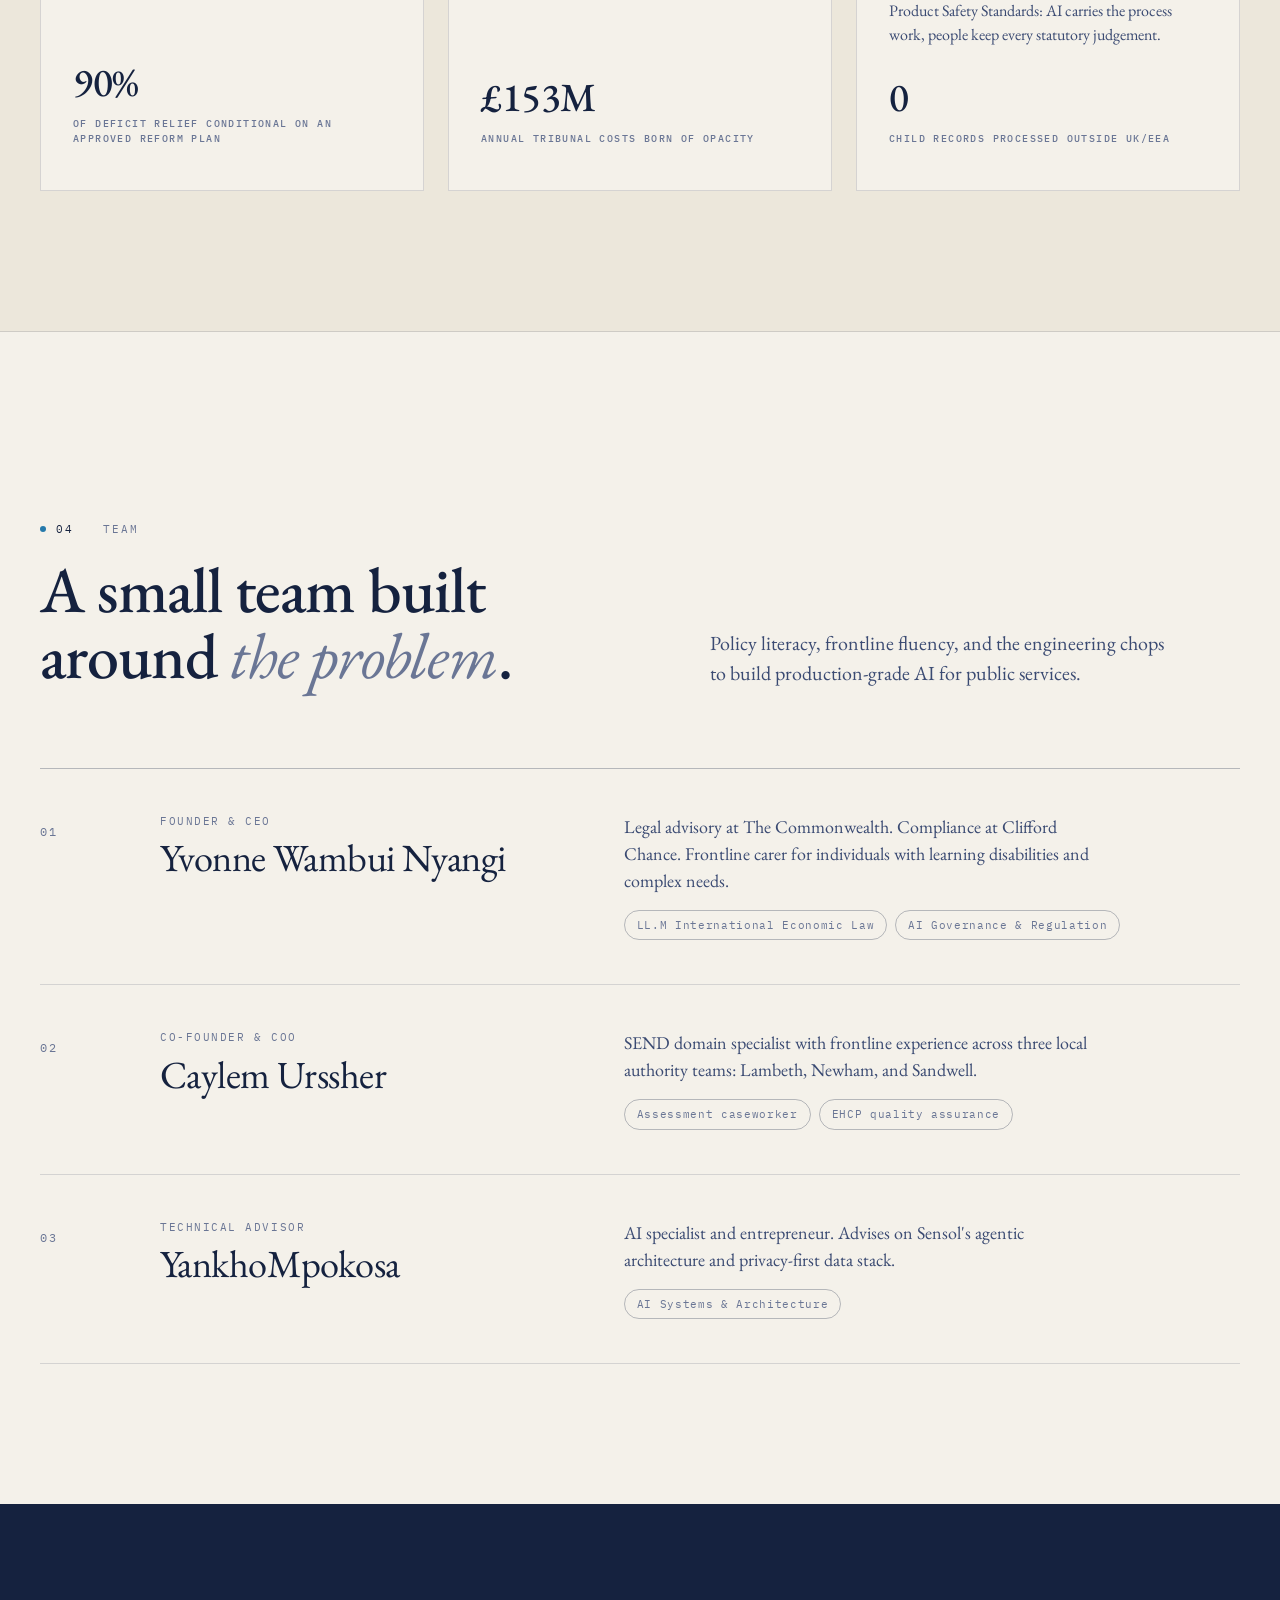
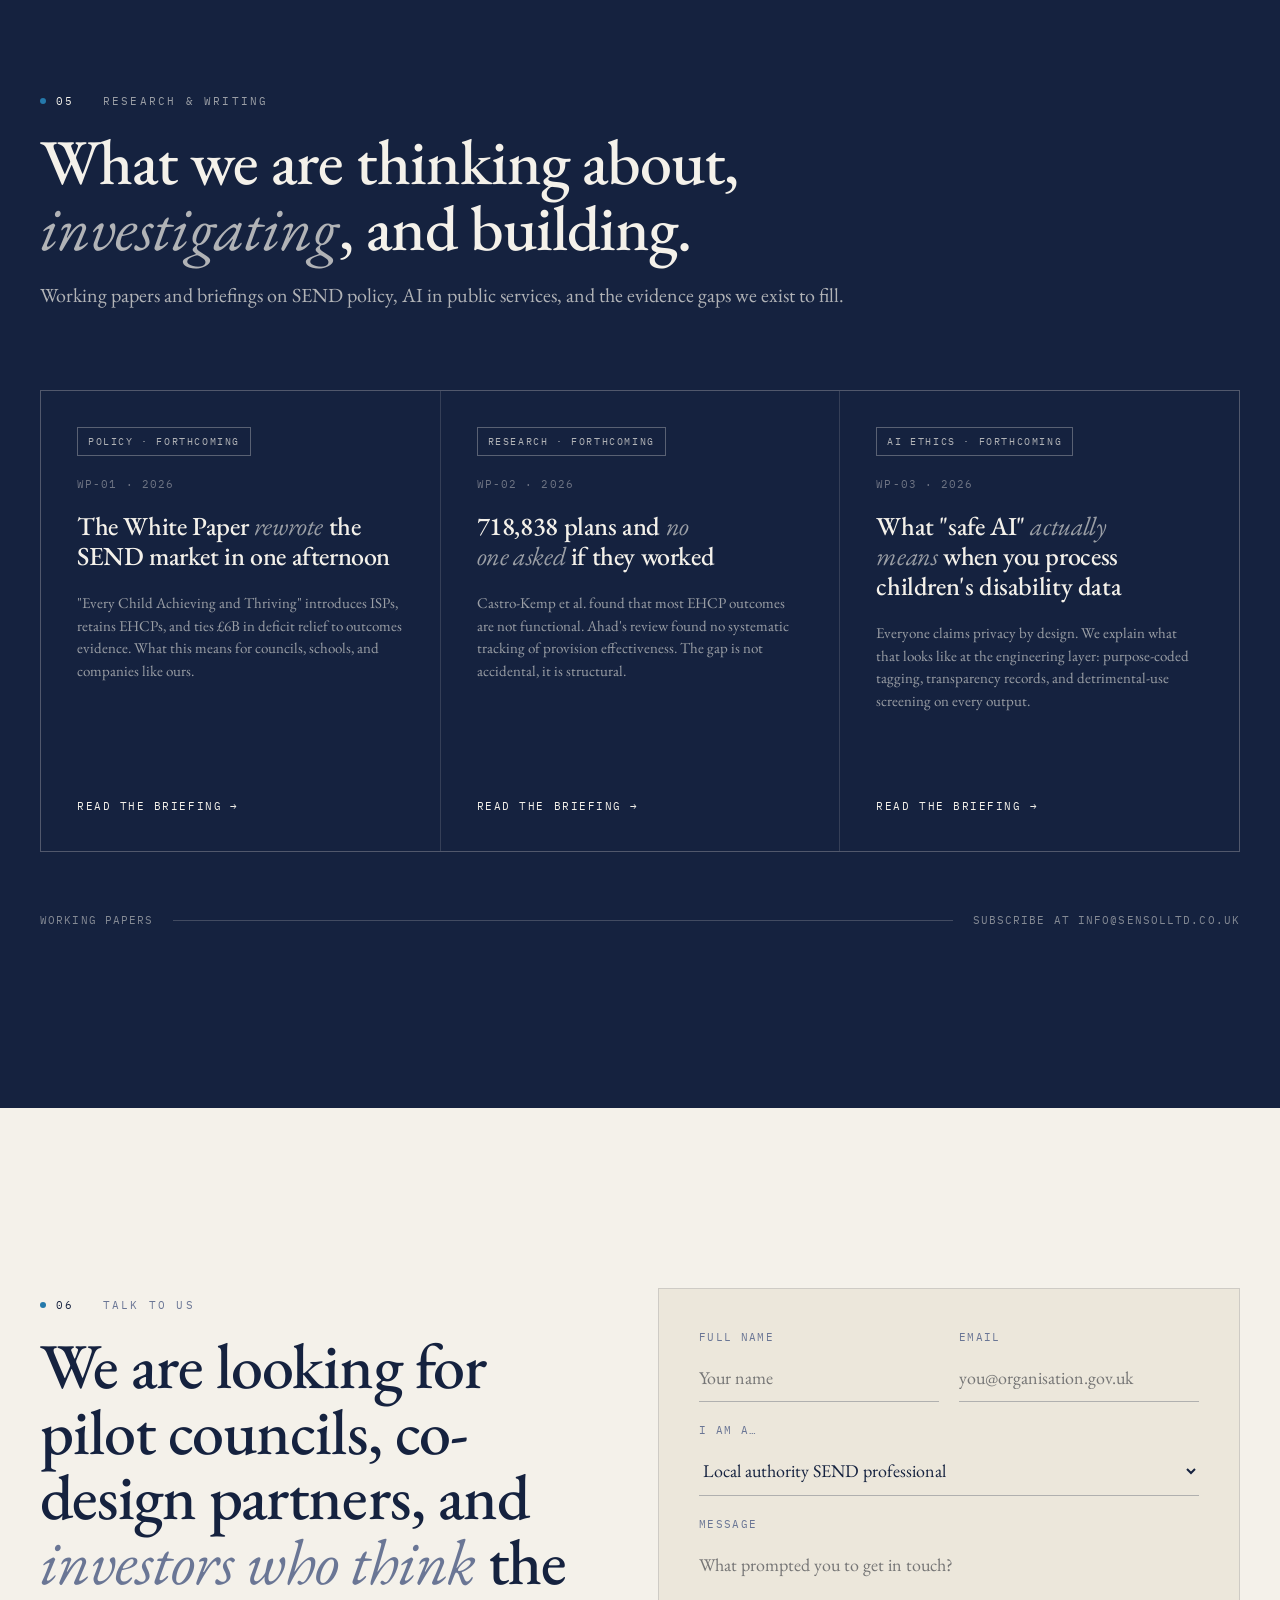
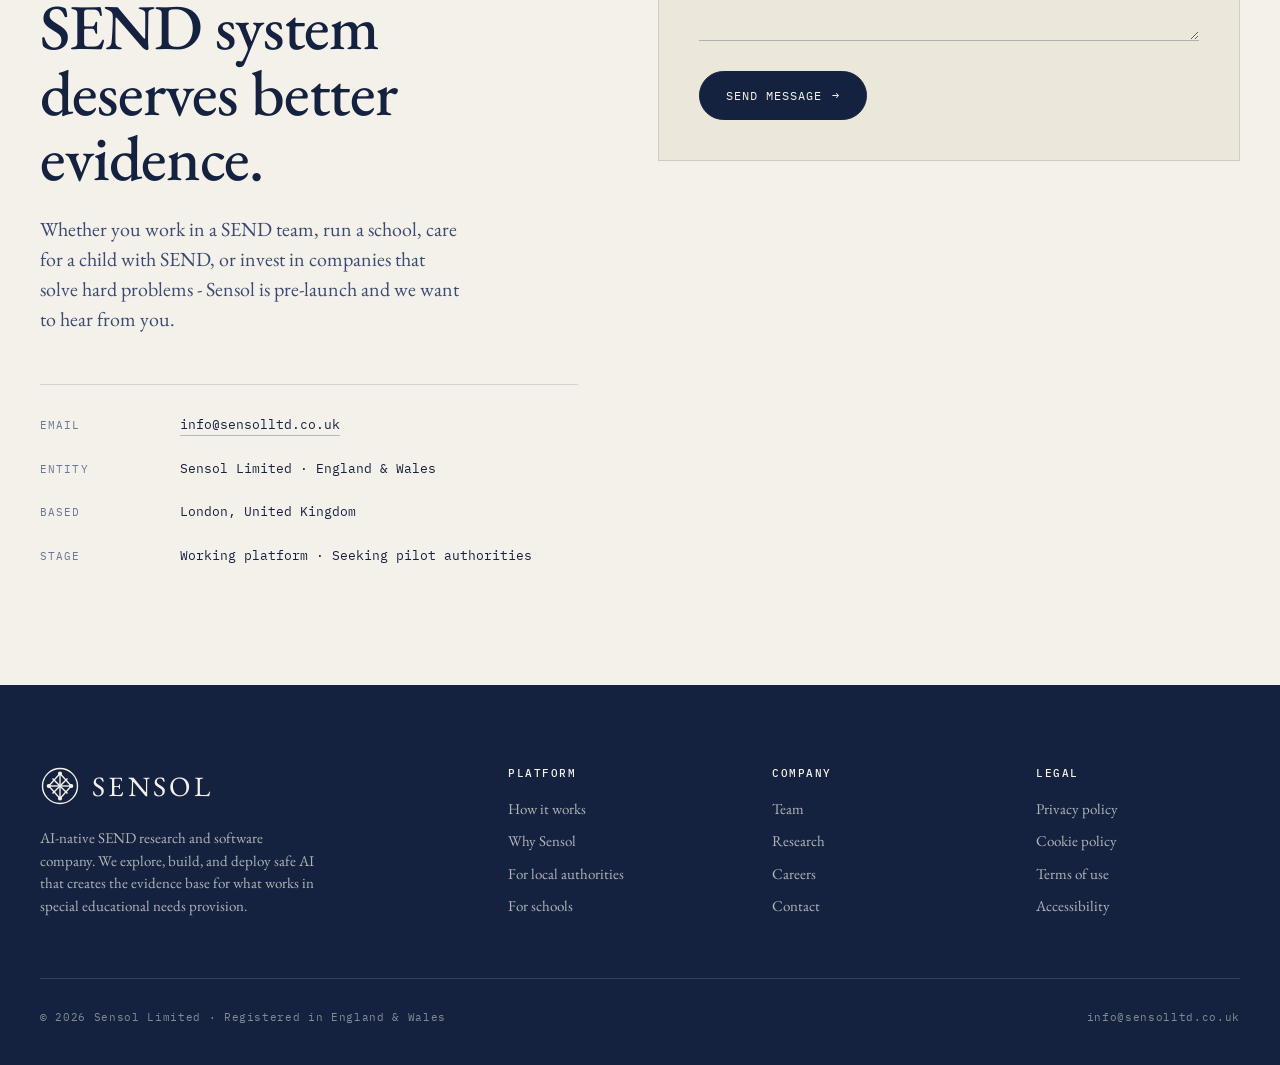
==== commit 6ee25a1c: "Add files via upload" ====
--- a/index.html
+++ b/index.html
@@ -467,7 +467,7 @@
     </div>
 
     <div class="ticker reveal d4">
-      <div class="item"><span>Children with active EHCPs</span><span class="k" data-count="638745">718,838</span></div>
+      <div class="item"><span>Children with active EHCPs</span><span class="k" data-count="718838">718,838</span></div>
       <div class="item"><span>Annual SEND spend</span><span class="k">£12B</span></div>
       <div class="item"><span>Councils losing at tribunal</span><span class="k" data-count="99" data-suffix="%">99%</span></div>
       <div class="item"><span>Plans arriving on time</span><span class="k" data-count="46.4" data-suffix="%">46.4%</span></div>
@@ -489,8 +489,8 @@
           <div class="idx">01 · SPEND</div>
           <div class="big">£12<span class="unit">B</span></div>
         </div>
-        <div class="desc">Annual high-needs spending across England. Not a single structured dataset connects this money to whether children's lives improve.</div>
-        <div class="src">DfE High Needs Block 2024/25</div>
+        <div class="desc">Annual high-needs spending across England, held flat for 2026–27 while plan numbers rose 12.5%. Not a single structured dataset connects this money to whether children's lives improve.</div>
+        <div class="src">DfE High Needs Funding 2026–27</div>
       </div>
       <div class="cell reveal d1">
         <div>
@@ -498,23 +498,23 @@
           <div class="big">53.6<span class="unit">%</span></div>
         </div>
         <div class="desc">Over half of new EHCPs miss the statutory 20-week deadline. At the worst councils, on-time issuance drops to 1%. Children wait months or years for support.</div>
-        <div class="src">DfE SEN2 2025 Release</div>
+        <div class="src">DfE SEN2 January 2026 Census</div>
       </div>
       <div class="cell reveal d2">
         <div>
           <div class="idx">03 · LITIGATION</div>
           <div class="big">£153<span class="unit">M</span></div>
         </div>
-        <div class="desc">"Around 25,000 SEND tribunal appeals in 2024/25, the highest number ever recorded and up from 3,100 a decade ago. Councils lost 99% of those that reached a hearing.</div>
-        <div class="src">HMCTS Tribunal Statistics 2024 · IPSEA</div>
+        <div class="desc">Around 25,000 SEND tribunal appeals in 2024/25, the highest number ever recorded and up from 3,100 a decade ago. Councils lost 99% of those that reached a hearing. These are not close calls - they are plans that never should have been issued.</div>
+        <div class="src">HMCTS / SENDIST Statistics 2024/25 · IPSEA</div>
       </div>
       <div class="cell reveal d3">
         <div>
           <div class="idx">04 · REFORM</div>
-          <div class="big">£6<span class="unit">B</span></div>
-        </div>
-        <div class="desc">Conditional deficit relief. Councils must now submit reform plans that demonstrate how outcomes for children will improve. Not efficiency. Outcomes.</div>
-        <div class="src">DfE February 2026 Announcement</div>
+          <div class="big">90<span class="unit">%</span></div>
+        </div>
+        <div class="desc">Of every council's high-needs deficit is now covered by the High Needs Stability Grant - but only if the DfE approves their local SEND reform plan. Commissioning packs went out in March 2026. Not efficiency. Outcomes.</div>
+        <div class="src">DfE High Needs Funding 2026–27 · GOV.UK</div>
       </div>
     </div>
 
@@ -641,8 +641,8 @@
         </svg>
         <div class="label">Dataset</div>
         <h3>The outcomes dataset that does not exist yet</h3>
-        <p>No platform in the UK links specific SEND provisions to whether children actually improve. We are building that dataset. The White Paper now requires councils to prove outcomes to access £6 billion in funding. This is not a feature - it is infrastructure they need by law.</p>
-        <div class="stat">£6B<span class="cap">Funding conditional on outcomes evidence</span></div>
+        <p>No platform in the UK links specific SEND provisions to whether children actually improve. We are building that dataset. Councils must now have a DfE-approved SEND reform plan to access deficit relief, and those plans have to evidence improved outcomes. This is not a feature - it is infrastructure they need by law.</p>
+        <div class="stat">90%<span class="cap">Of deficit relief conditional on an approved reform plan</span></div>
       </div>
 
       <div class="pillar reveal d1">
@@ -668,7 +668,7 @@
         </svg>
         <div class="label">Safety</div>
         <h3>AI safety built into the engineering, not the policy page</h3>
-        <p>We process children's disability data. Our middleware enforces the ICO Children's Code at the technical layer: purpose-coded data tagging, algorithmic transparency records for every AI output, and automated screening that prevents the AI from disadvantaging the child it serves.</p>
+        <p>We process children's disability data. Our middleware enforces the ICO Children's Code at the technical layer: purpose-coded data tagging, algorithmic transparency records for every AI output, and automated screening that prevents the AI from disadvantaging the child it serves. Our human-in-the-loop design matches the DfE's 2026 Generative AI Product Safety Standards: AI carries the process work, people keep every statutory judgement.</p>
         <div class="stat">0<span class="cap">Child records processed outside UK/EEA</span></div>
       </div>
     </div>
@@ -714,12 +714,12 @@
       <div class="entry reveal d2">
         <div class="entry-idx">03</div>
         <div class="entry-name">
-          <div class="role">CTO</div>
-          <div class="name">Yankho Mpokosa</div>
+          <div class="role">Technical Advisor</div>
+          <div class="name">YankhoMpokosa</div>
         </div>
         <div class="entry-bio">
-          <p>AI specialist and entrepreneur.</p>
-          <div class="creds"><span>AI Systems and Architecture<div>
+          <p>AI specialist and entrepreneur.  Advises on Sensol's agentic architecture and privacy-first data stack.</p>
+          <div class="creds"><span>AI Systems &amp; Architecture</span></div>
         </div>
       </div>
     </div>
@@ -740,7 +740,7 @@
         <div class="tag">Policy · Forthcoming</div>
         <div class="meta">WP-01 · 2026</div>
         <h3>The White Paper <em>rewrote</em> the SEND market in one afternoon</h3>
-        <p>"Every Child Achieving and Thriving" introduces ISPs, retains EHCPs, and ties 90% in deficit relief to outcomes evidence. What this means for councils, schools, and vulnerable children.</p>
+        <p>"Every Child Achieving and Thriving" introduces ISPs, retains EHCPs, and ties £6B in deficit relief to outcomes evidence. What this means for councils, schools, and companies like ours.</p>
         <div class="cta">Read the briefing <span class="arrow">→</span></div>
       </article>
 
@@ -782,7 +782,7 @@
           <div class="row"><span class="k">Email</span><span class="v"><a href="mailto:info@sensolltd.co.uk">info@sensolltd.co.uk</a></span></div>
           <div class="row"><span class="k">Entity</span><span class="v">Sensol Limited · England &amp; Wales</span></div>
           <div class="row"><span class="k">Based</span><span class="v">London, United Kingdom</span></div>
-          <div class="row"><span class="k">Stage</span><span class="v">Pre-launch · Research &amp; build phase</span></div>
+          <div class="row"><span class="k">Stage</span><span class="v">Working platform · Seeking pilot authorities</span></div>
         </div>
       </div>
 
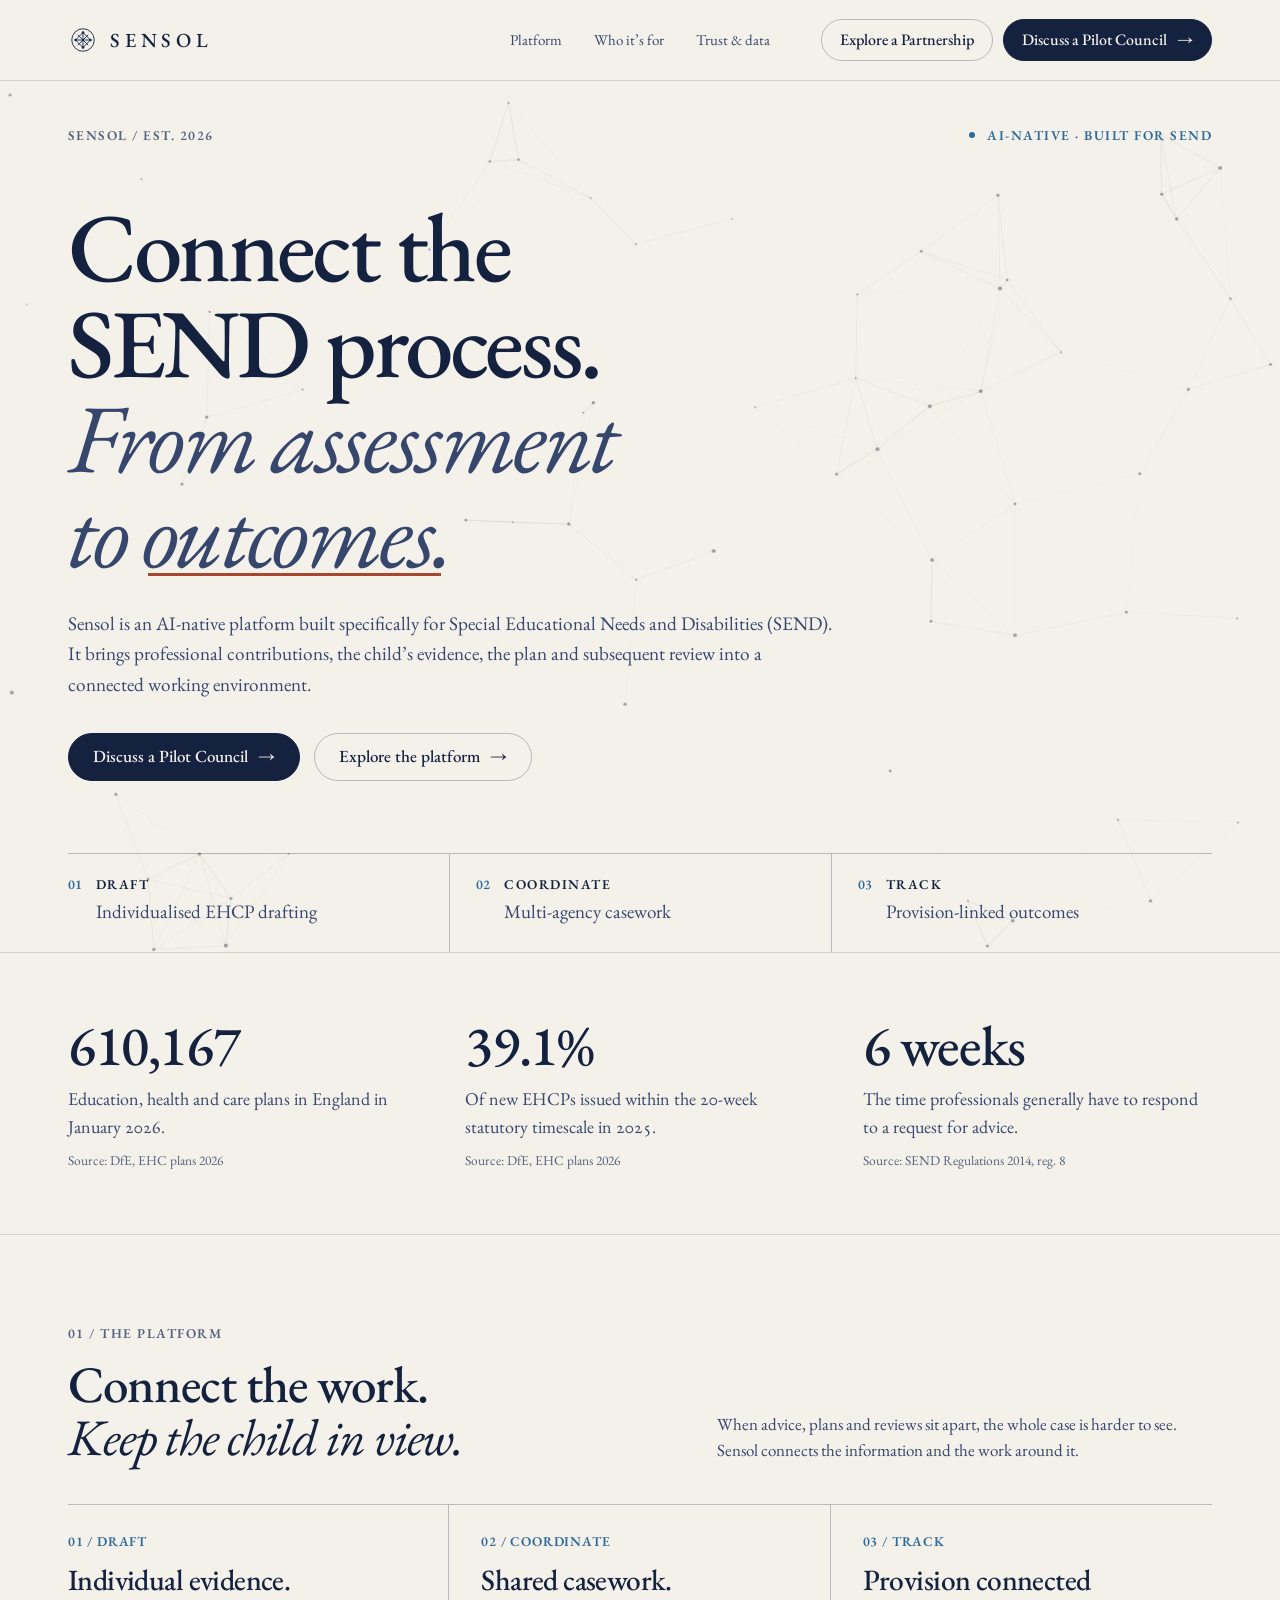
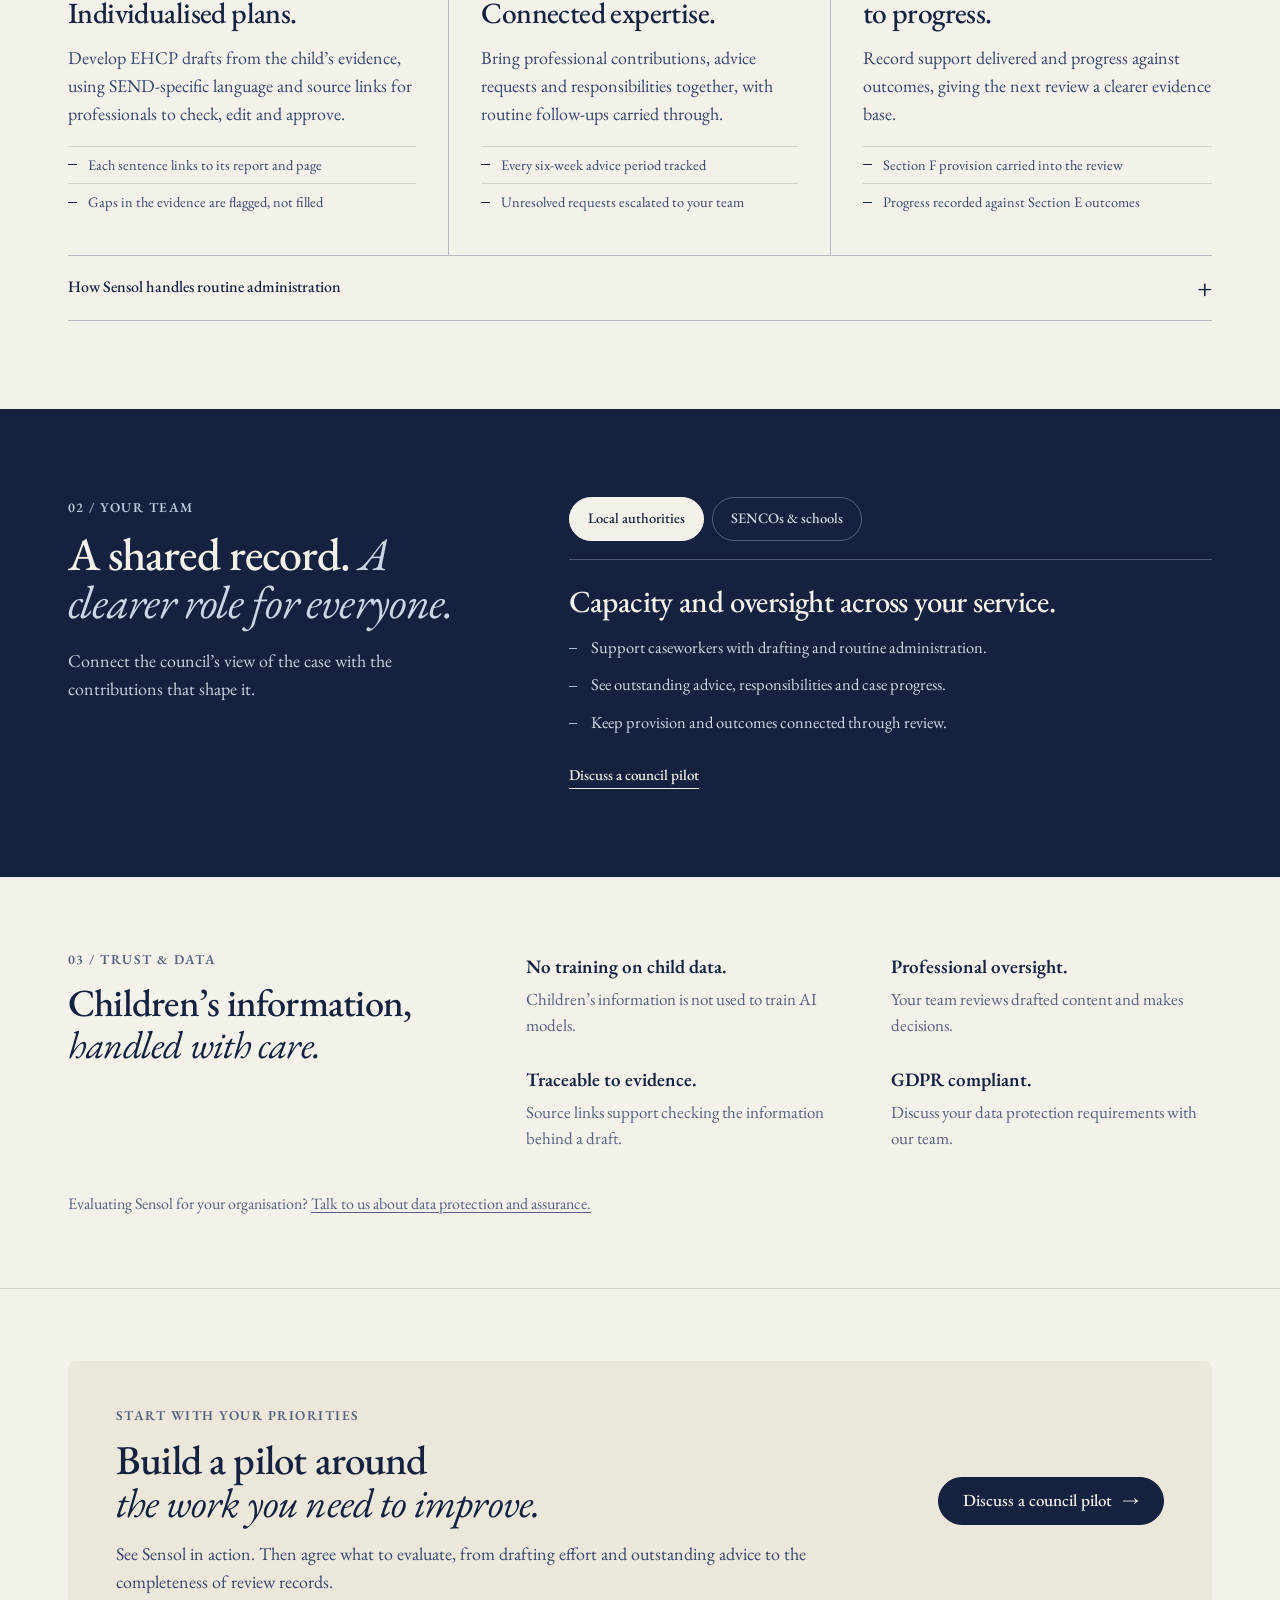
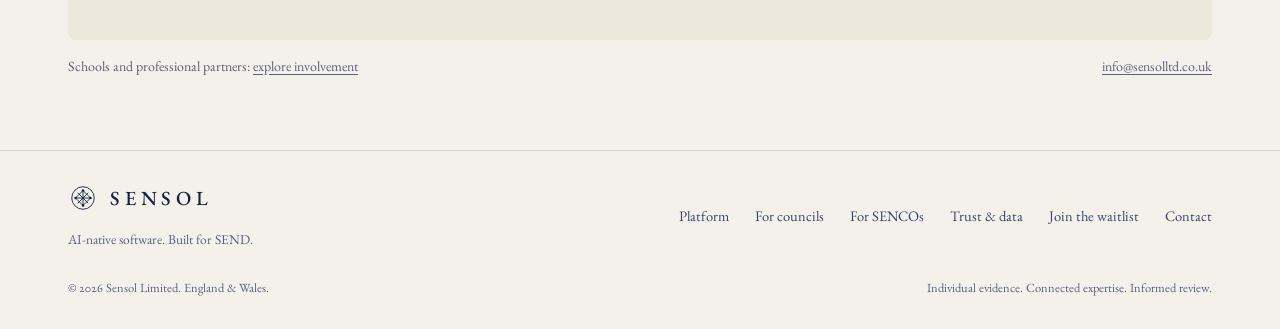
==== commit a0322087: "Add files via upload" ====
--- a/index.html
+++ b/index.html
@@ -1,1007 +1,149 @@
 <!doctype html>
-<html lang="en">
+<html lang="en-GB">
 <head>
-<meta charset="utf-8" />
-<meta name="viewport" content="width=device-width, initial-scale=1" />
-<title>Sensol — AI-native research & software for SEND</title>
+<meta charset="utf-8">
+<meta name="viewport" content="width=device-width, initial-scale=1">
+<title>Sensol | Connected SEND casework</title>
 <link rel="preconnect" href="https://fonts.googleapis.com">
 <link rel="preconnect" href="https://fonts.gstatic.com" crossorigin>
-<link rel="stylesheet" href="https://fonts.googleapis.com/css2?family=EB+Garamond:ital,wght@0,400;0,500;0,600;1,400&family=IBM+Plex+Mono:wght@400;500&display=swap">
-<link rel="icon" href="assets/sensol-logo.png">
-<template id="__bundler_thumbnail" data-bg-color="#f4f1ea">
-  <svg viewBox="0 0 400 400" xmlns="http://www.w3.org/2000/svg">
-    <rect width="400" height="400" fill="#f4f1ea"/>
-    <g transform="translate(200,200)" fill="none" stroke="#15223f" stroke-width="6">
-      <circle r="140"/>
-      <path d="M0 -100 L100 0 L0 100 L-100 0 Z"/>
-      <line x1="0" y1="-100" x2="0" y2="100"/>
-      <line x1="-100" y1="0" x2="100" y2="0"/>
-      <line x1="-70" y1="-70" x2="70" y2="70"/>
-      <line x1="70" y1="-70" x2="-70" y2="70"/>
-    </g>
-    <g fill="#15223f">
-      <circle cx="200" cy="100" r="9"/>
-      <circle cx="300" cy="200" r="9"/>
-      <circle cx="200" cy="300" r="9"/>
-      <circle cx="100" cy="200" r="9"/>
-      <circle cx="130" cy="130" r="7"/>
-      <circle cx="270" cy="130" r="7"/>
-      <circle cx="270" cy="270" r="7"/>
-      <circle cx="130" cy="270" r="7"/>
-    </g>
-  </svg>
-</template>
-<style>
-/* Apple Garamond — not freely hosted. Fall back through EB Garamond.
-   If AppleGaramond is installed locally it will be picked up first. */
-@font-face {
-  font-family: 'Apple Garamond';
-  src: local('Apple Garamond'), local('AppleGaramond');
-  font-display: swap;
-}
-
-:root {
-  --ink: #15223f;
-  --ink-2: #1a2f5c;
-  --ink-3: #3a4a72;
-  --ink-soft: #6a7695;
-  --paper: #f4f1ea;
-  --paper-2: #ece7db;
-  --paper-3: #e2dcce;
-  --line: rgba(21,34,63,0.14);
-  --line-strong: rgba(21,34,63,0.28);
-  --accent: oklch(0.55 0.11 240);
-  --warn: oklch(0.58 0.13 30);
-  --serif: 'Apple Garamond', 'EB Garamond', 'Adobe Garamond Pro', Garamond, Georgia, serif;
-  --mono: 'IBM Plex Mono', ui-monospace, Menlo, monospace;
-}
-
-* { box-sizing: border-box; margin: 0; padding: 0; }
-html { scroll-behavior: smooth; }
-body {
-  font-family: var(--serif);
-  background: var(--paper);
-  color: var(--ink);
-  font-size: 18px;
-  line-height: 1.5;
-  -webkit-font-smoothing: antialiased;
-  overflow-x: hidden;
-}
-
-::selection { background: var(--ink); color: var(--paper); }
-
-a { color: inherit; text-decoration: none; }
-
-/* ---------- Grain / paper overlay ---------- */
-.grain {
-  position: fixed; inset: 0; pointer-events: none; z-index: 1;
-  opacity: 0.35; mix-blend-mode: multiply;
-  background-image: url("data:image/svg+xml;utf8,<svg xmlns='http://www.w3.org/2000/svg' width='240' height='240'><filter id='n'><feTurbulence type='fractalNoise' baseFrequency='0.9' numOctaves='2' stitchTiles='stitch'/><feColorMatrix values='0 0 0 0 0.08 0 0 0 0 0.13 0 0 0 0 0.25 0 0 0 0.18 0'/></filter><rect width='100%' height='100%' filter='url(%23n)'/></svg>");
-}
-
-/* ---------- Nav ---------- */
-nav.site {
-  position: fixed; top: 0; left: 0; right: 0; z-index: 100;
-  padding: 18px 40px;
-  display: flex; align-items: center; justify-content: space-between;
-  backdrop-filter: blur(14px);
-  background: rgba(244,241,234,0.72);
-  border-bottom: 1px solid transparent;
-  transition: border-color 0.3s ease, padding 0.3s ease;
-}
-nav.site.scrolled { border-bottom-color: var(--line); padding: 12px 40px; }
-nav.site .brand { display: flex; align-items: center; gap: 10px; font-family: var(--serif); letter-spacing: 0.18em; font-size: 15px; font-weight: 500; }
-nav.site .brand .mark { width: 26px; height: 26px; }
-nav.site ul { list-style: none; display: flex; gap: 28px; font-family: var(--mono); font-size: 12px; letter-spacing: 0.06em; text-transform: uppercase; }
-nav.site ul a { color: var(--ink-soft); transition: color 0.2s; position: relative; padding: 4px 0; }
-nav.site ul a:hover, nav.site ul a.active { color: var(--ink); }
-nav.site ul a.active::after { content: ''; position: absolute; left: 0; right: 0; bottom: -2px; height: 1px; background: var(--ink); }
-nav.site .cta {
-  font-family: var(--mono); font-size: 12px; letter-spacing: 0.06em; text-transform: uppercase;
-  padding: 10px 18px; border: 1px solid var(--ink); border-radius: 999px; color: var(--ink);
-  transition: all 0.2s; background: transparent;
-}
-nav.site .cta:hover { background: var(--ink); color: var(--paper); }
-
-/* ---------- Generic section ---------- */
-section { position: relative; z-index: 2; padding: 140px 40px; }
-.wrap { max-width: 1280px; margin: 0 auto; }
-.eyebrow {
-  font-family: var(--mono); font-size: 11px; letter-spacing: 0.2em; text-transform: uppercase;
-  color: var(--ink-soft); display: inline-flex; align-items: center; gap: 10px;
-}
-.eyebrow .dot { width: 6px; height: 6px; border-radius: 50%; background: var(--accent); display: inline-block; }
-.eyebrow .num { color: var(--ink); }
-
-h1, h2, h3 { font-family: var(--serif); font-weight: 500; letter-spacing: -0.015em; text-wrap: balance; }
-h1 { font-size: clamp(48px, 7.2vw, 108px); line-height: 0.98; }
-h2 { font-size: clamp(36px, 5vw, 68px); line-height: 1.02; }
-h3 { font-size: clamp(22px, 2.2vw, 30px); line-height: 1.15; }
-
-/* ---------- HERO ---------- */
-.hero {
-  min-height: 100vh; padding-top: 120px; padding-bottom: 60px;
-  display: flex; flex-direction: column; justify-content: space-between;
-  position: relative; overflow: hidden;
-}
-.hero .canvas-wrap {
-  position: absolute; inset: 0; z-index: 0; pointer-events: none;
-}
-.hero .content { position: relative; z-index: 3; max-width: 1280px; margin: 0 auto; width: 100%; padding: 0 0; }
-.hero .meta-row {
-  display: flex; justify-content: space-between; align-items: flex-start;
-  font-family: var(--mono); font-size: 11px; letter-spacing: 0.14em; text-transform: uppercase;
-  color: var(--ink-soft);
-  padding-top: 40px;
-}
-.hero h1 { margin: 60px 0 40px; max-width: 14ch; }
-.hero h1 .it { font-style: italic; font-weight: 400; color: var(--ink-2); }
-.hero h1 .strike { position: relative; display: inline-block; }
-.hero h1 .strike::after {
-  content:''; position:absolute; left:-2%; right:-2%; top:55%; height:4px; background: var(--warn);
-  transform: scaleX(0); transform-origin: left; animation: strike 1.2s 1.5s cubic-bezier(.2,.8,.2,1) forwards;
-}
-@keyframes strike { to { transform: scaleX(1); } }
-
-.hero .lede {
-  max-width: 560px; font-size: 22px; color: var(--ink-3); line-height: 1.45;
-  margin-bottom: 44px;
-}
-.hero .actions { display: flex; gap: 14px; flex-wrap: wrap; }
-.btn {
-  font-family: var(--mono); font-size: 12px; letter-spacing: 0.08em; text-transform: uppercase;
-  padding: 16px 26px; border-radius: 999px; display: inline-flex; align-items: center; gap: 10px;
-  border: 1px solid var(--ink); transition: all 0.25s cubic-bezier(.2,.8,.2,1); cursor: pointer;
-}
-.btn.primary { background: var(--ink); color: var(--paper); }
-.btn.primary:hover { background: var(--ink-2); transform: translateY(-1px); }
-.btn.ghost { color: var(--ink); }
-.btn.ghost:hover { background: var(--ink); color: var(--paper); }
-.btn .arrow { display: inline-block; transition: transform 0.25s; }
-.btn:hover .arrow { transform: translateX(3px); }
-
-.hero .ticker {
-  border-top: 1px solid var(--line);
-  margin-top: 80px;
-  padding-top: 20px;
-  display: flex; justify-content: space-between; gap: 60px;
-  font-family: var(--mono); font-size: 12px; color: var(--ink-soft);
-  letter-spacing: 0.06em;
-}
-.hero .ticker .item { display: flex; flex-direction: column; gap: 6px; }
-.hero .ticker .k { color: var(--ink); font-size: 22px; font-family: var(--serif); font-weight: 500; letter-spacing: -0.01em; }
-
-/* scroll hint */
-.scroll-hint {
-  position: absolute; bottom: 30px; left: 50%; transform: translateX(-50%);
-  font-family: var(--mono); font-size: 10px; letter-spacing: 0.2em; text-transform: uppercase; color: var(--ink-soft);
-  display: flex; flex-direction: column; align-items: center; gap: 10px; z-index: 4;
-}
-.scroll-hint .line { width: 1px; height: 40px; background: linear-gradient(var(--ink-soft), transparent); animation: drop 2s ease-in-out infinite; }
-@keyframes drop { 0%,100%{transform:scaleY(0.6); transform-origin:top;} 50%{transform:scaleY(1);} }
-
-/* ---------- CRISIS ---------- */
-.crisis { background: var(--ink); color: var(--paper); overflow: hidden; }
-.crisis .eyebrow { color: rgba(244,241,234,0.6); }
-.crisis .eyebrow .num { color: var(--paper); }
-.crisis h2 { margin: 18px 0 60px; max-width: 18ch; }
-.crisis h2 em { font-style: italic; color: rgba(244,241,234,0.7); font-weight: 400; }
-.crisis .grid {
-  display: grid; grid-template-columns: repeat(12, 1fr); gap: 1px;
-  background: rgba(244,241,234,0.14);
-  border: 1px solid rgba(244,241,234,0.14);
-}
-.crisis .cell {
-  background: var(--ink); padding: 40px;
-  grid-column: span 6; min-height: 320px; position: relative;
-  display: flex; flex-direction: column; justify-content: space-between;
-  transition: background 0.3s;
-}
-.crisis .cell:hover { background: #0e1a33; }
-.crisis .cell.wide { grid-column: span 6; }
-.crisis .cell .idx { font-family: var(--mono); font-size: 11px; color: rgba(244,241,234,0.4); letter-spacing: 0.14em; }
-.crisis .cell .big {
-  font-family: var(--serif); font-size: clamp(64px, 8vw, 120px);
-  line-height: 0.95; letter-spacing: -0.02em; font-weight: 400;
-  display: flex; align-items: baseline; gap: 4px;
-}
-.crisis .cell .big .unit { font-size: 0.45em; color: rgba(244,241,234,0.5); margin-left: 4px; }
-.crisis .cell .desc { font-size: 17px; color: rgba(244,241,234,0.75); max-width: 40ch; line-height: 1.45; }
-.crisis .cell .src { font-family: var(--mono); font-size: 10px; letter-spacing: 0.12em; text-transform: uppercase; color: rgba(244,241,234,0.4); }
-
-.crisis .pullquote {
-  margin-top: 80px; font-family: var(--serif); font-style: italic; font-size: clamp(28px, 3.2vw, 44px);
-  line-height: 1.25; max-width: 26ch; color: rgba(244,241,234,0.85);
-  padding-left: 40px; border-left: 2px solid var(--warn);
-}
-.crisis .pullquote .attr { display: block; font-style: normal; font-family: var(--mono); font-size: 11px; letter-spacing: 0.14em; text-transform: uppercase; color: rgba(244,241,234,0.5); margin-top: 20px; }
-
-/* ---------- PRODUCT ---------- */
-.product { padding-top: 180px; padding-bottom: 180px; }
-.product .head { display: grid; grid-template-columns: 1.2fr 1fr; gap: 60px; margin-bottom: 80px; }
-.product h2 em { font-style: italic; color: var(--ink-soft); font-weight: 400; }
-.product .head p { color: var(--ink-3); font-size: 20px; max-width: 46ch; margin-top: 20px; }
-.product .head .tags { display: flex; flex-wrap: wrap; gap: 8px; align-content: flex-start; align-self: end; }
-.product .head .tags span { font-family: var(--mono); font-size: 11px; padding: 8px 14px; border: 1px solid var(--line-strong); border-radius: 999px; letter-spacing: 0.06em; color: var(--ink-3); }
-
-.flow { display: grid; grid-template-columns: repeat(4, 1fr); gap: 0; border-top: 1px solid var(--line); border-bottom: 1px solid var(--line); }
-.flow .step {
-  padding: 36px 28px; border-right: 1px solid var(--line); position: relative; min-height: 340px;
-  display: flex; flex-direction: column; justify-content: space-between;
-  transition: background 0.3s;
-}
-.flow .step:last-child { border-right: none; }
-.flow .step:hover { background: var(--paper-2); }
-.flow .step .num { font-family: var(--mono); font-size: 11px; color: var(--ink-soft); letter-spacing: 0.14em; }
-.flow .step h3 { font-size: 24px; margin: 18px 0 12px; letter-spacing: -0.015em; }
-.flow .step h3 em { font-style: italic; color: var(--ink-3); font-weight: 400; }
-.flow .step p { font-size: 15px; color: var(--ink-3); line-height: 1.5; }
-.flow .step .diagram { height: 80px; margin-top: 20px; }
-
-.connector-layer {
-  position: absolute; inset: 0; pointer-events: none; z-index: 0;
-}
-
-/* ---------- WHY US ---------- */
-.whyus { background: var(--paper-2); border-top: 1px solid var(--line); border-bottom: 1px solid var(--line); }
-.whyus .head { max-width: 800px; margin-bottom: 80px; }
-.whyus .head h2 em { font-style: italic; color: var(--ink-soft); font-weight: 400; }
-.whyus .head p { margin-top: 20px; color: var(--ink-3); font-size: 20px; }
-.whyus .pillars { display: grid; grid-template-columns: repeat(3, 1fr); gap: 24px; }
-.whyus .pillar {
-  background: var(--paper); border: 1px solid var(--line); padding: 36px 32px 44px;
-  display: flex; flex-direction: column; gap: 20px; min-height: 520px;
-  position: relative; overflow: hidden;
-  transition: transform 0.4s cubic-bezier(.2,.8,.2,1), border-color 0.3s;
-}
-.whyus .pillar:hover { transform: translateY(-4px); border-color: var(--ink); }
-.whyus .pillar .glyph { width: 64px; height: 64px; }
-.whyus .pillar h3 { font-size: 26px; letter-spacing: -0.015em; }
-.whyus .pillar p { color: var(--ink-3); font-size: 16px; }
-.whyus .pillar .label {
-  font-family: var(--mono); font-size: 10px; letter-spacing: 0.18em; text-transform: uppercase;
-  color: var(--accent); margin-bottom: -4px;
-}
-.whyus .pillar .stat { margin-top: auto; font-family: var(--serif); font-size: 40px; font-weight: 500; letter-spacing: -0.01em; }
-.whyus .pillar .stat .cap { font-family: var(--mono); font-size: 10px; text-transform: uppercase; letter-spacing: 0.14em; color: var(--ink-soft); display: block; margin-top: 4px; }
-
-/* ---------- TEAM ---------- */
-.team { padding-top: 180px; }
-.team .head { display: grid; grid-template-columns: 1.15fr 1fr; gap: 60px; align-items: end; margin-bottom: 80px; }
-.team h2 em { font-style: italic; color: var(--ink-soft); font-weight: 400; }
-.team .head p { color: var(--ink-3); font-size: 20px; max-width: 46ch; }
-
-.roster-list { border-top: 1px solid var(--line-strong); }
-.roster-list .entry {
-  display: grid; grid-template-columns: 80px 1.1fr 1.6fr; gap: 40px;
-  padding: 44px 0; border-bottom: 1px solid var(--line);
-  align-items: start;
-  transition: background 0.3s, padding 0.3s;
-}
-.roster-list .entry:hover { background: var(--paper-2); padding-left: 16px; padding-right: 16px; }
-.roster-list .entry-idx { font-family: var(--mono); font-size: 12px; letter-spacing: 0.14em; color: var(--ink-soft); padding-top: 10px; }
-.roster-list .entry-name .role { font-family: var(--mono); font-size: 11px; letter-spacing: 0.14em; text-transform: uppercase; color: var(--ink-soft); margin-bottom: 8px; }
-.roster-list .entry-name .name { font-family: var(--serif); font-size: clamp(28px, 3vw, 40px); line-height: 1.05; letter-spacing: -0.015em; color: var(--ink); }
-.roster-list .entry-bio p { font-size: 18px; color: var(--ink-3); line-height: 1.5; max-width: 52ch; }
-.roster-list .entry-bio .creds { margin-top: 16px; display: flex; flex-wrap: wrap; gap: 8px; }
-.roster-list .entry-bio .creds span { font-family: var(--mono); font-size: 11px; letter-spacing: 0.06em; color: var(--ink-soft); padding: 6px 12px; border: 1px solid var(--line-strong); border-radius: 999px; }
-
-@media (max-width: 960px) {
-  .roster-list .entry { grid-template-columns: 1fr; gap: 14px; padding: 32px 0; }
-  .roster-list .entry:hover { padding-left: 0; padding-right: 0; }
-}
-
-/* ---------- RESEARCH ---------- */
-.research { background: var(--ink); color: var(--paper); padding-top: 180px; padding-bottom: 180px; }
-.research .eyebrow { color: rgba(244,241,234,0.6); }
-.research .eyebrow .num { color: var(--paper); }
-.research .head { margin-bottom: 80px; max-width: 900px; }
-.research h2 em { font-style: italic; color: rgba(244,241,234,0.7); font-weight: 400; }
-.research .head p { margin-top: 20px; color: rgba(244,241,234,0.7); font-size: 20px; }
-.research .papers { display: grid; grid-template-columns: repeat(3, 1fr); gap: 1px; background: rgba(244,241,234,0.14); border: 1px solid rgba(244,241,234,0.14); }
-.research .paper {
-  background: var(--ink); padding: 36px; min-height: 460px;
-  display: flex; flex-direction: column; gap: 20px;
-  transition: background 0.3s; cursor: pointer;
-}
-.research .paper:hover { background: #0e1a33; }
-.research .paper .tag {
-  align-self: flex-start; font-family: var(--mono); font-size: 10px; letter-spacing: 0.16em; text-transform: uppercase;
-  color: rgba(244,241,234,0.7); padding: 6px 10px; border: 1px solid rgba(244,241,234,0.3);
-}
-.research .paper .meta { font-family: var(--mono); font-size: 11px; color: rgba(244,241,234,0.4); letter-spacing: 0.1em; }
-.research .paper h3 { font-size: 26px; line-height: 1.15; letter-spacing: -0.015em; }
-.research .paper h3 em { font-style: italic; color: rgba(244,241,234,0.6); font-weight: 400; }
-.research .paper p { color: rgba(244,241,234,0.6); font-size: 15px; }
-.research .paper .cta { margin-top: auto; font-family: var(--mono); font-size: 11px; letter-spacing: 0.14em; text-transform: uppercase; color: var(--paper); display: flex; align-items: center; gap: 8px; }
-.research .paper:hover .cta .arrow { transform: translateX(4px); }
-.research .paper .cta .arrow { transition: transform 0.2s; }
-
-.research .annotation {
-  margin-top: 60px; display: grid; grid-template-columns: auto 1fr auto; gap: 20px; align-items: center;
-  font-family: var(--mono); font-size: 11px; color: rgba(244,241,234,0.5); letter-spacing: 0.1em; text-transform: uppercase;
-}
-.research .annotation .line { height: 1px; background: rgba(244,241,234,0.2); }
-
-/* ---------- CONTACT ---------- */
-.contact { padding-top: 180px; padding-bottom: 120px; }
-.contact .lay { display: grid; grid-template-columns: 1.1fr 1fr; gap: 80px; align-items: start; }
-.contact h2 { max-width: 18ch; }
-.contact h2 em { font-style: italic; color: var(--ink-soft); font-weight: 400; }
-.contact .left p.lede { margin-top: 24px; color: var(--ink-3); font-size: 20px; max-width: 42ch; }
-.contact .left .info { margin-top: 50px; display: flex; flex-direction: column; gap: 24px; border-top: 1px solid var(--line); padding-top: 30px; }
-.contact .left .info .row { display: grid; grid-template-columns: 120px 1fr; gap: 20px; align-items: baseline; font-family: var(--mono); font-size: 13px; }
-.contact .left .info .row .k { color: var(--ink-soft); letter-spacing: 0.1em; text-transform: uppercase; font-size: 11px; }
-.contact .left .info .row .v { color: var(--ink); }
-.contact .left .info .row .v a { border-bottom: 1px solid var(--line-strong); padding-bottom: 2px; }
-.contact .left .info .row .v a:hover { border-color: var(--ink); }
-
-form {
-  background: var(--paper-2); border: 1px solid var(--line);
-  padding: 40px; display: flex; flex-direction: column; gap: 20px;
-}
-form .field { display: flex; flex-direction: column; gap: 8px; }
-form label { font-family: var(--mono); font-size: 11px; letter-spacing: 0.12em; text-transform: uppercase; color: var(--ink-soft); }
-form input, form select, form textarea {
-  font-family: var(--serif); font-size: 18px; padding: 12px 0;
-  background: transparent; border: none; border-bottom: 1px solid var(--line-strong);
-  color: var(--ink); outline: none; resize: vertical;
-  transition: border-color 0.2s;
-}
-form input:focus, form select:focus, form textarea:focus { border-bottom-color: var(--ink); }
-form textarea { min-height: 100px; }
-form .row { display: grid; grid-template-columns: 1fr 1fr; gap: 20px; }
-form .submit { align-self: flex-start; margin-top: 10px; }
-
-/* ---------- FOOTER ---------- */
-footer.site {
-  background: var(--ink); color: rgba(244,241,234,0.7); padding: 80px 40px 40px;
-  position: relative; z-index: 2;
-}
-footer.site .wrap { max-width: 1280px; margin: 0 auto; }
-footer.site .top { display: grid; grid-template-columns: 2fr 1fr 1fr 1fr; gap: 60px; padding-bottom: 60px; border-bottom: 1px solid rgba(244,241,234,0.14); }
-footer.site .brand { display: flex; align-items: center; gap: 12px; font-family: var(--serif); font-size: 28px; letter-spacing: 0.12em; color: var(--paper); }
-footer.site .brand .mark { width: 40px; height: 40px; }
-footer.site .blurb { margin-top: 20px; font-size: 15px; max-width: 40ch; line-height: 1.5; }
-footer.site h4 { font-family: var(--mono); font-size: 11px; letter-spacing: 0.14em; text-transform: uppercase; color: var(--paper); margin-bottom: 16px; font-weight: 500; }
-footer.site ul { list-style: none; display: flex; flex-direction: column; gap: 10px; font-size: 15px; }
-footer.site ul a:hover { color: var(--paper); }
-footer.site .bottom {
-  padding-top: 30px; display: flex; justify-content: space-between; align-items: center;
-  font-family: var(--mono); font-size: 11px; letter-spacing: 0.06em; color: rgba(244,241,234,0.5);
-}
-
-/* ---------- Logo mark svg sizing ---------- */
-.mark { display: block; }
-
-/* ---------- Reveal ---------- */
-.reveal { opacity: 0; transform: translateY(24px); transition: opacity 0.9s cubic-bezier(.2,.8,.2,1), transform 0.9s cubic-bezier(.2,.8,.2,1); }
-.reveal.in { opacity: 1; transform: none; }
-.reveal.d1 { transition-delay: 0.08s; }
-.reveal.d2 { transition-delay: 0.16s; }
-.reveal.d3 { transition-delay: 0.24s; }
-.reveal.d4 { transition-delay: 0.32s; }
-.reveal.d5 { transition-delay: 0.4s; }
-
-/* responsive */
-@media (max-width: 960px) {
-  nav.site { padding: 14px 20px; }
-  nav.site ul { display: none; }
-  section { padding: 100px 20px; }
-  .hero .ticker { flex-wrap: wrap; gap: 20px; }
-  .crisis .cell { grid-column: span 12; }
-  .product .head, .team .head, .contact .lay { grid-template-columns: 1fr; }
-  .flow { grid-template-columns: 1fr; }
-  .flow .step { border-right: none; border-bottom: 1px solid var(--line); }
-  .whyus .pillars, .team .roster, .research .papers { grid-template-columns: 1fr; }
-  footer.site .top { grid-template-columns: 1fr 1fr; }
-}
-</style>
+<link rel="stylesheet" href="https://fonts.googleapis.com/css2?family=EB+Garamond:ital,wght@0,400;0,500;0,600;1,400;1,500&amp;display=swap">
+<link rel="stylesheet" href="styles.css">
 </head>
 <body>
+<svg width="0" height="0" style="position:absolute" aria-hidden="true"><defs>
+<symbol id="mark" viewBox="0 0 400 400"><g transform="translate(200,200)" fill="none" stroke="currentColor" stroke-width="12"><circle r="150"></circle><path d="M0 -100 L100 0 L0 100 L-100 0 Z"></path><path d="M0 -100V100M-100 0H100M-70 -70L70 70M70 -70L-70 70"></path></g><g fill="currentColor"><circle cx="200" cy="100" r="17"></circle><circle cx="300" cy="200" r="17"></circle><circle cx="200" cy="300" r="17"></circle><circle cx="100" cy="200" r="17"></circle></g></symbol>
+</defs></svg>
 
-<div class="grain"></div>
+<header class="nav" id="nav">
+<div class="wrap nav-in">
+<a class="brand" href="#top" aria-label="Sensol home"><svg><use href="#mark"></use></svg><span>SENSOL</span></a>
+<nav class="links" aria-label="Main"><a href="#platform" data-sec="platform">Platform</a><a href="#your-team" data-sec="your-team">Who it’s for</a><a href="#trust" data-sec="trust">Trust &amp; data</a></nav>
+<div class="nav-cta"><a class="btn g sm" href="signup.html?intent=partner">Explore a Partnership</a><a class="btn p sm" href="signup.html?intent=pilot">Discuss a Pilot Council <span class="ar">→</span></a></div>
+<button class="menu-btn" id="menuBtn" aria-expanded="false" aria-controls="mnav">Menu</button>
+</div>
+<nav class="mnav" id="mnav" aria-label="Mobile"><a href="#platform">Platform</a><a href="#your-team">Who it’s for</a><a href="#trust">Trust &amp; data</a><a class="btn g" href="signup.html?intent=partner">Explore a Partnership</a><a class="btn p" href="signup.html?intent=pilot">Discuss a Pilot Council →</a></nav>
+</header>
 
-<nav class="site" id="nav">
-  <a class="brand" href="#top" aria-label="Sensol home">
-    <svg class="mark" viewBox="0 0 64 64" fill="none" stroke="currentColor" stroke-width="2.8">
-      <circle cx="32" cy="32" r="28"/>
-      <g stroke-width="2">
-        <path d="M32 12 L50 32 L32 52 L14 32 Z" fill="none"/>
-        <line x1="32" y1="12" x2="32" y2="52"/>
-        <line x1="14" y1="32" x2="50" y2="32"/>
-        <line x1="20" y1="20" x2="44" y2="44"/>
-        <line x1="44" y1="20" x2="20" y2="44"/>
-      </g>
-      <g fill="currentColor">
-        <circle cx="32" cy="12" r="2.6"/>
-        <circle cx="50" cy="32" r="2.6"/>
-        <circle cx="32" cy="52" r="2.6"/>
-        <circle cx="14" cy="32" r="2.6"/>
-        <circle cx="20" cy="20" r="2.2"/>
-        <circle cx="44" cy="20" r="2.2"/>
-        <circle cx="44" cy="44" r="2.2"/>
-        <circle cx="20" cy="44" r="2.2"/>
-        <circle cx="32" cy="32" r="2"/>
-      </g>
-    </svg>
-    <span>SENSOL</span>
-  </a>
-  <ul>
-    <li><a href="#crisis" data-link>The Crisis</a></li>
-    <li><a href="#product" data-link>Product</a></li>
-    <li><a href="#whyus" data-link>Why Us</a></li>
-    <li><a href="#team" data-link>Team</a></li>
-    <li><a href="#research" data-link>Research</a></li>
-    <li><a href="#contact" data-link>Contact</a></li>
-  </ul>
-  <a class="cta" href="#contact">Early Access →</a>
-</nav>
-
-<!-- HERO ============================================================ -->
+<main>
 <section class="hero" id="top">
-  <div class="canvas-wrap"><canvas id="net"></canvas></div>
-
-  <div class="content">
-    <div class="meta-row">
-      <span>SENSOL / LONDON · EST. 2026</span>
-      <span>AI-NATIVE · SEND · RESEARCH &amp; SOFTWARE</span>
-    </div>
-
-    <h1 class="reveal in">
-      £12 billion spent<br>
-      on SEND. <span class="it">Still no</span><br>
-      <span class="strike">evidence</span> of what<br>
-      actually works.
-    </h1>
-
-    <p class="lede reveal d2">
-      We are building the research, the platform, and the agentic AI to change that.
-      Safe by design. Evidence by default. Built for the 718,838 children
-      who deserve better than paperwork.
-    </p>
-
-    <div class="actions reveal d3">
-      <a class="btn primary" href="#contact">Request early access <span class="arrow">→</span></a>
-      <a class="btn ghost" href="#product">See how it works</a>
-    </div>
-
-    <div class="ticker reveal d4">
-      <div class="item"><span>Children with active EHCPs</span><span class="k" data-count="718838">718,838</span></div>
-      <div class="item"><span>Annual SEND spend</span><span class="k">£12B</span></div>
-      <div class="item"><span>Councils losing at tribunal</span><span class="k" data-count="99" data-suffix="%">99%</span></div>
-      <div class="item"><span>Plans arriving on time</span><span class="k" data-count="46.4" data-suffix="%">46.4%</span></div>
-    </div>
-  </div>
-
-  <div class="scroll-hint"><span>scroll</span><div class="line"></div></div>
+<canvas id="net" aria-hidden="true"></canvas>
+<div class="wrap">
+<div class="meta"><span class="eyebrow l">Sensol / Est. 2026</span><span class="eyebrow r"><span class="dot"></span>AI-native · Built for SEND</span></div>
+<h1>Connect the SEND process. <em>From assessment to <span class="u">outcomes.</span></em></h1>
+<p class="lede">Sensol is an AI-native platform built specifically for Special Educational Needs and Disabilities (SEND). It brings professional contributions, the child’s evidence, the plan and subsequent review into a connected working environment.</p>
+<div class="actions"><a class="btn p" href="signup.html?intent=pilot">Discuss a Pilot Council <span class="ar">→</span></a><a class="btn g" href="signup.html?intent=waitlist">Explore the platform <span class="ar">→</span></a></div>
+<div class="caps">
+<a class="cap" href="#platform"><span class="k">01</span><div><b>Draft</b><span>Individualised EHCP drafting</span></div></a>
+<a class="cap" href="#platform"><span class="k">02</span><div><b>Coordinate</b><span>Multi-agency casework</span></div></a>
+<a class="cap" href="#platform"><span class="k">03</span><div><b>Track</b><span>Provision-linked outcomes</span></div></a>
+</div>
+</div>
 </section>
 
-<!-- CRISIS =========================================================== -->
-<section class="crisis" id="crisis">
-  <div class="wrap">
-    <div class="eyebrow reveal"><span class="dot"></span><span class="num">01</span>&nbsp;&nbsp;The Crisis</div>
-    <h2 class="reveal">This is not a funding problem.<br><em>It is an evidence problem.</em></h2>
-
-    <div class="grid">
-      <div class="cell reveal">
-        <div>
-          <div class="idx">01 · SPEND</div>
-          <div class="big">£12<span class="unit">B</span></div>
-        </div>
-        <div class="desc">Annual high-needs spending across England, held flat for 2026–27 while plan numbers rose 12.5%. Not a single structured dataset connects this money to whether children's lives improve.</div>
-        <div class="src">DfE High Needs Funding 2026–27</div>
-      </div>
-      <div class="cell reveal d1">
-        <div>
-          <div class="idx">02 · DELAY</div>
-          <div class="big">53.6<span class="unit">%</span></div>
-        </div>
-        <div class="desc">Over half of new EHCPs miss the statutory 20-week deadline. At the worst councils, on-time issuance drops to 1%. Children wait months or years for support.</div>
-        <div class="src">DfE SEN2 January 2026 Census</div>
-      </div>
-      <div class="cell reveal d2">
-        <div>
-          <div class="idx">03 · LITIGATION</div>
-          <div class="big">£153<span class="unit">M</span></div>
-        </div>
-        <div class="desc">Around 25,000 SEND tribunal appeals in 2024/25, the highest number ever recorded and up from 3,100 a decade ago. Councils lost 99% of those that reached a hearing. These are not close calls - they are plans that never should have been issued.</div>
-        <div class="src">HMCTS / SENDIST Statistics 2024/25 · IPSEA</div>
-      </div>
-      <div class="cell reveal d3">
-        <div>
-          <div class="idx">04 · REFORM</div>
-          <div class="big">90<span class="unit">%</span></div>
-        </div>
-        <div class="desc">Of every council's high-needs deficit is now covered by the High Needs Stability Grant - but only if the DfE approves their local SEND reform plan. Commissioning packs went out in March 2026. Not efficiency. Outcomes.</div>
-        <div class="src">DfE High Needs Funding 2026–27 · GOV.UK</div>
-      </div>
-    </div>
-
-    <div class="pullquote reveal">
-      "The UK spends more on SEND than almost any comparable system. The issue is that nobody knows whether the money translates into better lives for children."
-      <span class="attr">— The evidence gap Sensol exists to close</span>
-    </div>
-  </div>
+<section class="stats" aria-label="SEND in numbers">
+<div class="wrap stats-g">
+<div class="stat rv"><div class="k"><span data-count="718838">718,838</span></div><p>Education, health and care plans in England in January 2026.</p><div class="src">Source: DfE, EHC plans 2026</div></div>
+<div class="stat rv d1"><div class="k"><span data-count="46.1">46.1</span>%</div><p>Of new EHCPs issued within the 20-week statutory timescale in 2025.</p><div class="src">Source: DfE, EHC plans 2026</div></div>
+<div class="stat rv d2"><div class="k">6 weeks</div><p>The time professionals generally have to respond to a request for advice.</p><div class="src">Source: SEND Regulations 2014, reg. 8</div></div>
+</div>
 </section>
 
-<!-- PRODUCT ========================================================== -->
-<section class="product" id="product">
-  <div class="wrap">
-    <div class="head">
-      <div>
-        <div class="eyebrow reveal"><span class="dot"></span><span class="num">02</span>&nbsp;&nbsp;Product</div>
-        <h2 class="reveal" style="margin-top:18px;">Research, software, and agentic AI<br>designed around <em>one question.</em></h2>
-        <p class="reveal d1">Does the support in this child's plan actually improve their life? Everything we build exists to answer that - from intake, through drafting, to the outcomes dataset that has never existed.</p>
-      </div>
-      <div class="tags reveal d2">
-        <span>RAG architecture</span>
-        <span>Golden-thread validation</span>
-        <span>Outcomes tracking</span>
-        <span>Parent portal</span>
-        <span>Multi-agency orchestration</span>
-        <span>Children's Code compliant</span>
-      </div>
-    </div>
-
-    <div class="flow reveal">
-      <div class="step">
-        <div>
-          <div class="num">01 · INTAKE</div>
-          <h3>Professional reports <em>flow in</em></h3>
-          <p>EP assessments, medical reports, parental statements. Our AI extracts and structures the clinical findings automatically - no retyping, no lost context.</p>
-        </div>
-        <svg class="diagram" viewBox="0 0 200 80" fill="none" stroke="currentColor" stroke-width="1.2" stroke-opacity="0.5">
-          <rect x="10" y="14" width="40" height="52" rx="2"/>
-          <rect x="18" y="22" width="24" height="2"/><rect x="18" y="28" width="20" height="2"/><rect x="18" y="34" width="24" height="2"/>
-          <path d="M55 40 L100 40" stroke-dasharray="3 3"/>
-          <circle cx="110" cy="40" r="8" stroke-width="1.4"/>
-          <path d="M125 40 L170 40" stroke-dasharray="3 3"/>
-          <rect x="170" y="30" width="22" height="20" rx="2"/>
-        </svg>
-      </div>
-      <div class="step">
-        <div>
-          <div class="num">02 · DRAFT</div>
-          <h3>Personalised drafts, <em>not generic</em> outputs</h3>
-          <p>RAG architecture retrieves relevant case law and guidance at generation time. No child data touches the model. Every statement sourced and cited.</p>
-        </div>
-        <svg class="diagram" viewBox="0 0 200 80" fill="none" stroke="currentColor" stroke-width="1.2" stroke-opacity="0.5">
-          <g><circle cx="30" cy="40" r="5"/><circle cx="60" cy="22" r="4"/><circle cx="60" cy="58" r="4"/><circle cx="90" cy="40" r="5"/>
-          <line x1="30" y1="40" x2="60" y2="22"/><line x1="30" y1="40" x2="60" y2="58"/><line x1="60" y1="22" x2="90" y2="40"/><line x1="60" y1="58" x2="90" y2="40"/></g>
-          <path d="M105 40 L140 40" stroke-dasharray="3 3"/>
-          <rect x="142" y="18" width="50" height="44" rx="2"/>
-          <line x1="150" y1="28" x2="184" y2="28" stroke-opacity="0.7"/>
-          <line x1="150" y1="36" x2="178" y2="36" stroke-opacity="0.7"/>
-          <line x1="150" y1="44" x2="184" y2="44" stroke-opacity="0.7"/>
-          <line x1="150" y1="52" x2="172" y2="52" stroke-opacity="0.7"/>
-        </svg>
-      </div>
-      <div class="step">
-        <div>
-          <div class="num">03 · VALIDATE</div>
-          <h3>The golden thread, <em>validated</em></h3>
-          <p>Graph-based algorithms check that needs connect to outcomes connect to provision. Vague language gets flagged before it becomes a tribunal case.</p>
-        </div>
-        <svg class="diagram" viewBox="0 0 200 80" fill="none" stroke="currentColor" stroke-width="1.2" stroke-opacity="0.5">
-          <circle cx="26" cy="40" r="6"/>
-          <circle cx="78" cy="20" r="6"/>
-          <circle cx="78" cy="60" r="6"/>
-          <circle cx="130" cy="40" r="6"/>
-          <circle cx="180" cy="40" r="6"/>
-          <line x1="32" y1="40" x2="72" y2="22"/>
-          <line x1="32" y1="40" x2="72" y2="58"/>
-          <line x1="84" y1="22" x2="124" y2="40"/>
-          <line x1="84" y1="58" x2="124" y2="40"/>
-          <line x1="136" y1="40" x2="174" y2="40"/>
-          <path d="M84 22 L124 38" stroke="currentColor" stroke-width="1.6" stroke-opacity="0.9"/>
-        </svg>
-      </div>
-      <div class="step">
-        <div>
-          <div class="num">04 · LEARN</div>
-          <h3>Outcomes tracked <em>across years</em></h3>
-          <p>Annual reviews feed structured data back in. Over time the platform answers, for the first time, which provisions produce results and which do not.</p>
-        </div>
-        <svg class="diagram" viewBox="0 0 200 80" fill="none" stroke="currentColor" stroke-width="1.2" stroke-opacity="0.5">
-          <polyline points="10,60 40,52 70,55 100,38 130,42 160,22 190,18" stroke-width="1.6"/>
-          <g fill="currentColor" stroke="none" fill-opacity="0.8">
-            <circle cx="10" cy="60" r="2"/><circle cx="40" cy="52" r="2"/><circle cx="70" cy="55" r="2"/>
-            <circle cx="100" cy="38" r="2"/><circle cx="130" cy="42" r="2"/><circle cx="160" cy="22" r="2"/><circle cx="190" cy="18" r="2.5"/>
-          </g>
-          <line x1="10" y1="70" x2="190" y2="70" stroke-opacity="0.3"/>
-        </svg>
-      </div>
-    </div>
-  </div>
+<section class="sec" id="platform">
+<div class="wrap">
+<div class="shead">
+<div><div class="eyebrow rv">01 / The platform</div><h2 class="rv">Connect the work. <br><em>Keep the child in view.</em></h2></div>
+<p class="rv d1">When advice, plans and reviews sit apart, the whole case is harder to see. Sensol connects the information and the work around it.</p>
+</div>
+<div class="capsg">
+<article class="capb rv"><div class="n">01 / DRAFT</div><h3>Individual evidence. <br>Individualised plans.</h3><p>Develop EHCP drafts from the child’s evidence, using SEND-specific language and source links for professionals to check, edit and approve.</p>
+<ul><li>Each sentence links to its report and page</li><li>Gaps in the evidence are flagged, not filled</li></ul></article>
+<article class="capb rv d1"><div class="n">02 / COORDINATE</div><h3>Shared casework. <br>Connected expertise.</h3><p>Bring professional contributions, advice requests and responsibilities together, with routine follow-ups carried through.</p>
+<ul><li>Every six-week advice period tracked</li><li>Unresolved requests escalated to your team</li></ul></article>
+<article class="capb rv d2"><div class="n">03 / TRACK</div><h3>Provision connected <br>to progress.</h3><p>Record support delivered and progress against outcomes, giving the next review a clearer evidence base.</p>
+<ul><li>Section F provision carried into the review</li><li>Progress recorded against Section E outcomes</li></ul></article>
+</div>
+<details class="routine rv">
+<summary>How Sensol handles routine administration<span class="pl" aria-hidden="true">+</span></summary>
+<div class="rbody">
+<div class="steps"><div class="st"><i>01</i><span>Request</span></div><div class="st"><i>02</i><span>Monitor</span></div><div class="st"><i>03</i><span>Follow up</span></div><div class="st"><i>04</i><span>Response detected</span></div><div class="st"><i>05</i><span>Case updated</span></div><div class="st esc"><i>06</i><span>Escalate</span></div></div>
+<p>Sensol prepares advice requests from approved templates, monitors due dates and follows up on your agreed schedule. When advice arrives, it attaches the response and updates the case. Requests that reach agreed limits are referred to your team with their history.</p>
+<p>Your team retains professional judgement and decision-making.</p>
+</div>
+</details>
+</div>
 </section>
 
-<!-- WHY US =========================================================== -->
-<section class="whyus" id="whyus">
-  <div class="wrap">
-    <div class="head">
-      <div class="eyebrow reveal"><span class="dot"></span><span class="num">03</span>&nbsp;&nbsp;Why Sensol</div>
-      <h2 class="reveal" style="margin-top:18px;">Three things <em>no existing</em><br>SEND tool does.</h2>
-      <p class="reveal d1">
-</p>
-    </div>
-
-    <div class="pillars">
-      <div class="pillar reveal">
-        <svg class="glyph" viewBox="0 0 64 64" fill="none" stroke="currentColor" stroke-width="1.4">
-          <rect x="8" y="40" width="8" height="16"/>
-          <rect x="22" y="28" width="8" height="28"/>
-          <rect x="36" y="18" width="8" height="38"/>
-          <rect x="50" y="8" width="8" height="48"/>
-          <circle cx="12" cy="40" r="2" fill="currentColor"/>
-          <circle cx="26" cy="28" r="2" fill="currentColor"/>
-          <circle cx="40" cy="18" r="2" fill="currentColor"/>
-          <circle cx="54" cy="8" r="2" fill="currentColor"/>
-          <path d="M12 40 L26 28 L40 18 L54 8" stroke-dasharray="2 3"/>
-        </svg>
-        <div class="label">Dataset</div>
-        <h3>The outcomes dataset that does not exist yet</h3>
-        <p>No platform in the UK links specific SEND provisions to whether children actually improve. We are building that dataset. Councils must now have a DfE-approved SEND reform plan to access deficit relief, and those plans have to evidence improved outcomes. This is not a feature - it is infrastructure they need by law.</p>
-        <div class="stat">90%<span class="cap">Of deficit relief conditional on an approved reform plan</span></div>
-      </div>
-
-      <div class="pillar reveal d1">
-        <svg class="glyph" viewBox="0 0 64 64" fill="none" stroke="currentColor" stroke-width="1.4">
-          <circle cx="20" cy="22" r="7"/>
-          <path d="M8 48 C 8 36, 32 36, 32 48"/>
-          <circle cx="46" cy="22" r="7"/>
-          <path d="M34 48 C 34 36, 58 36, 58 48"/>
-          <circle cx="33" cy="36" r="4" fill="currentColor" fill-opacity="0.2"/>
-          <line x1="24" y1="22" x2="42" y2="22" stroke-dasharray="2 2"/>
-        </svg>
-        <div class="label">Transparency</div>
-        <h3>Families see what is happening for the first time</h3>
-        <p>Every existing tool faces the council only. Our portal gives families real-time visibility into plan progress, plain-English explanations, and provision status. The adversarial dynamic that drives £153M in tribunal costs starts with information asymmetry. </p>
-        <div class="stat">£153M<span class="cap">Annual tribunal costs born of opacity</span></div>
-      </div>
-
-      <div class="pillar reveal d2">
-        <svg class="glyph" viewBox="0 0 64 64" fill="none" stroke="currentColor" stroke-width="1.4">
-          <path d="M32 6 L54 16 V 32 C 54 44, 44 54, 32 58 C 20 54, 10 44, 10 32 V 16 Z"/>
-          <path d="M22 32 L28 38 L42 24" stroke-width="2"/>
-          <circle cx="32" cy="32" r="16" stroke-dasharray="2 3" stroke-opacity="0.4"/>
-        </svg>
-        <div class="label">Safety</div>
-        <h3>AI safety built into the engineering, not the policy page</h3>
-        <p>We process children's disability data. Our middleware enforces the ICO Children's Code at the technical layer: purpose-coded data tagging, algorithmic transparency records for every AI output, and automated screening that prevents the AI from disadvantaging the child it serves. Our human-in-the-loop design matches the DfE's 2026 Generative AI Product Safety Standards: AI carries the process work, people keep every statutory judgement.</p>
-        <div class="stat">0<span class="cap">Child records processed outside UK/EEA</span></div>
-      </div>
-    </div>
-  </div>
+<section class="aud" id="your-team">
+<div class="wrap aud-l">
+<div class="aud-intro"><div class="eyebrow rv">02 / Your team</div><h2 class="rv">A shared record. <em>A clearer role for everyone.</em></h2><p class="rv d1">Connect the council’s view of the case with the contributions that shape it.</p></div>
+<div class="rv d1">
+<div class="tabs" role="tablist"><button class="on" role="tab" data-t="councils" aria-selected="true">Local authorities</button><button role="tab" data-t="schools" aria-selected="false">SENCOs &amp; schools</button></div>
+<div class="apanel on" data-p="councils"><h3>Capacity and oversight across your service.</h3><ul><li>Support caseworkers with drafting and routine administration.</li><li>See outstanding advice, responsibilities and case progress.</li><li>Keep provision and outcomes connected through review.</li></ul><a class="tlink" href="signup.html?intent=pilot">Discuss a council pilot</a></div>
+<div class="apanel" data-p="schools"><h3>A clear contribution to each case.</h3><ul><li>Understand what advice is needed and when.</li><li>Contribute school evidence to the shared case record.</li><li>Keep provision visible alongside recorded progress.</li></ul><a class="tlink" href="signup.html?intent=partner">Explore school involvement</a></div>
+</div>
+</div>
 </section>
 
-<!-- TEAM ============================================================= -->
-<section class="team" id="team">
-  <div class="wrap">
-    <div class="head">
-      <div>
-        <div class="eyebrow reveal"><span class="dot"></span><span class="num">04</span>&nbsp;&nbsp;Team</div>
-        <h2 class="reveal" style="margin-top:18px;">A small team built around <em>the problem</em>.</h2>
-      </div>
-      <p class="reveal d1">Policy literacy, frontline fluency, and the engineering chops to build production-grade AI for public services. </p>
-    </div>
-
-    <div class="roster-list">
-      <div class="entry reveal">
-        <div class="entry-idx">01</div>
-        <div class="entry-name">
-          <div class="role">Founder &amp; CEO</div>
-          <div class="name">Yvonne Wambui Nyangi</div>
-        </div>
-        <div class="entry-bio">
-          <p>Legal advisory at The Commonwealth. Compliance at Clifford Chance. Frontline carer for individuals with learning disabilities and complex needs.</p>
-          <div class="creds"><span>LL.M International Economic Law</span><span>AI Governance &amp; Regulation</span></div>
-        </div>
-      </div>
-
-      <div class="entry reveal d1">
-        <div class="entry-idx">02</div>
-        <div class="entry-name">
-          <div class="role">Co-Founder &amp; COO</div>
-          <div class="name">Caylem Urssher</div>
-        </div>
-        <div class="entry-bio">
-          <p>SEND domain specialist with frontline experience across three local authority teams: Lambeth, Newham, and Sandwell. </p>
-          <div class="creds"><span>Assessment caseworker</span><span>EHCP quality assurance</span></div>
-        </div>
-      </div>
-
-      <div class="entry reveal d2">
-        <div class="entry-idx">03</div>
-        <div class="entry-name">
-          <div class="role">Technical Advisor</div>
-          <div class="name">YankhoMpokosa</div>
-        </div>
-        <div class="entry-bio">
-          <p>AI specialist and entrepreneur.  Advises on Sensol's agentic architecture and privacy-first data stack.</p>
-          <div class="creds"><span>AI Systems &amp; Architecture</span></div>
-        </div>
-      </div>
-    </div>
-  </div>
+<section class="trust" id="trust">
+<div class="wrap">
+<div class="trust-l">
+<div><div class="eyebrow rv">03 / Trust &amp; data</div><h2 class="rv">Children’s information, <br><em>handled with care.</em></h2></div>
+<div class="titems">
+<article class="rv"><h4>No training on child data.</h4><p>Children’s information is not used to train AI models.</p></article>
+<article class="rv d1"><h4>Professional oversight.</h4><p>Your team reviews drafted content and makes decisions.</p></article>
+<article class="rv"><h4>Traceable to evidence.</h4><p>Source links support checking the information behind a draft.</p></article>
+<article class="rv d1"><h4>GDPR compliant.</h4><p>Discuss your data protection requirements with our team.</p></article>
+</div>
+</div>
+<p class="tfoot">Evaluating Sensol for your organisation? <a href="mailto:info@sensolltd.co.uk?subject=Sensol%20data%20protection%20enquiry">Talk to us about data protection and assurance.</a></p>
+</div>
 </section>
 
-<!-- RESEARCH ========================================================= -->
-<section class="research" id="research">
-  <div class="wrap">
-    <div class="head">
-      <div class="eyebrow reveal"><span class="dot"></span><span class="num">05</span>&nbsp;&nbsp;Research &amp; Writing</div>
-      <h2 class="reveal" style="margin-top:18px;">What we are thinking about,<br><em>investigating</em>, and building.</h2>
-      <p class="reveal d1">Working papers and briefings on SEND policy, AI in public services, and the evidence gaps we exist to fill. </p>
-    </div>
+<section class="contact" id="contact">
+<div class="wrap">
+<div class="cbox rv">
+<div><div class="eyebrow">Start with your priorities</div><h2>Build a pilot around <em>the work you need to improve.</em></h2><p>See Sensol in action. Then agree what to evaluate, from drafting effort and outstanding advice to the completeness of review records.</p></div>
+<a class="btn p" href="signup.html?intent=pilot">Discuss a council pilot <span class="ar">→</span></a>
+</div>
+<div class="csmall"><span>Schools and professional partners: <a href="signup.html?intent=partner">explore involvement</a></span><a href="mailto:info@sensolltd.co.uk">info@sensolltd.co.uk</a></div>
+</div>
+</section>
+</main>
 
-    <div class="papers">
-      <article class="paper reveal">
-        <div class="tag">Policy · Forthcoming</div>
-        <div class="meta">WP-01 · 2026</div>
-        <h3>The White Paper <em>rewrote</em> the SEND market in one afternoon</h3>
-        <p>"Every Child Achieving and Thriving" introduces ISPs, retains EHCPs, and ties £6B in deficit relief to outcomes evidence. What this means for councils, schools, and companies like ours.</p>
-        <div class="cta">Read the briefing <span class="arrow">→</span></div>
-      </article>
-
-      <article class="paper reveal d1">
-        <div class="tag">Research · Forthcoming</div>
-        <div class="meta">WP-02 · 2026</div>
-        <h3>718,838 plans and <em>no one asked</em> if they worked</h3>
-        <p>Castro-Kemp et al. found that most EHCP outcomes are not functional. Ahad's review found no systematic tracking of provision effectiveness. The gap is not accidental, it is structural.</p>
-        <div class="cta">Read the briefing <span class="arrow">→</span></div>
-      </article>
-
-      <article class="paper reveal d2">
-        <div class="tag">AI Ethics · Forthcoming</div>
-        <div class="meta">WP-03 · 2026</div>
-        <h3>What "safe AI" <em>actually means</em> when you process children's disability data</h3>
-        <p>Everyone claims privacy by design. We explain what that looks like at the engineering layer: purpose-coded tagging, transparency records, and detrimental-use screening on every output.</p>
-        <div class="cta">Read the briefing <span class="arrow">→</span></div>
-      </article>
-    </div>
-
-    <div class="annotation reveal">
-      <span>Working papers</span>
-      <div class="line"></div>
-      <span>Subscribe at info@sensolltd.co.uk</span>
-    </div>
-  </div>
-</section>
-
-<!-- CONTACT ========================================================== -->
-<section class="contact" id="contact">
-  <div class="wrap">
-    <div class="lay">
-      <div class="left">
-        <div class="eyebrow reveal"><span class="dot"></span><span class="num">06</span>&nbsp;&nbsp;Talk To Us</div>
-        <h2 class="reveal" style="margin-top:18px;">We are looking for pilot councils, co-design partners, and <em>investors who think</em> the SEND system deserves better evidence.</h2>
-        <p class="lede reveal d1">Whether you work in a SEND team, run a school, care for a child with SEND, or invest in companies that solve hard problems - Sensol is pre-launch and we want to hear from you.</p>
-
-        <div class="info reveal d2">
-          <div class="row"><span class="k">Email</span><span class="v"><a href="mailto:info@sensolltd.co.uk">info@sensolltd.co.uk</a></span></div>
-          <div class="row"><span class="k">Entity</span><span class="v">Sensol Limited · England &amp; Wales</span></div>
-          <div class="row"><span class="k">Based</span><span class="v">London, United Kingdom</span></div>
-          <div class="row"><span class="k">Stage</span><span class="v">Working platform · Seeking pilot authorities</span></div>
-        </div>
-      </div>
-
-      <form class="reveal d2" onsubmit="event.preventDefault(); this.querySelector('.submit').textContent='Sent — we will be in touch';">
-        <div class="row">
-          <div class="field"><label for="fn">Full name</label><input id="fn" type="text" placeholder="Your name" required></div>
-          <div class="field"><label for="em">Email</label><input id="em" type="email" placeholder="you@organisation.gov.uk" required></div>
-        </div>
-        <div class="field">
-          <label for="role">I am a…</label>
-          <select id="role">
-            <option>Local authority SEND professional</option>
-            <option>School / SENCO</option>
-            <option>Parent or carer</option>
-            <option>Investor</option>
-            <option>Potential partner</option>
-            <option>Other</option>
-          </select>
-        </div>
-        <div class="field"><label for="msg">Message</label><textarea id="msg" placeholder="What prompted you to get in touch?"></textarea></div>
-        <button class="btn primary submit" type="submit">Send message <span class="arrow">→</span></button>
-      </form>
-    </div>
-  </div>
-</section>
-
-<!-- FOOTER =========================================================== -->
-<footer class="site">
-  <div class="wrap">
-    <div class="top">
-      <div>
-        <div class="brand">
-          <svg class="mark" viewBox="0 0 64 64" fill="none" stroke="currentColor" stroke-width="2.2" style="color:var(--paper);">
-            <circle cx="32" cy="32" r="28"/>
-            <path d="M32 12 L50 32 L32 52 L14 32 Z"/>
-            <line x1="32" y1="12" x2="32" y2="52"/><line x1="14" y1="32" x2="50" y2="32"/>
-            <line x1="20" y1="20" x2="44" y2="44"/><line x1="44" y1="20" x2="20" y2="44"/>
-            <g fill="currentColor"><circle cx="32" cy="12" r="2.2"/><circle cx="50" cy="32" r="2.2"/><circle cx="32" cy="52" r="2.2"/><circle cx="14" cy="32" r="2.2"/></g>
-          </svg>
-          <span>SENSOL</span>
-        </div>
-        <p class="blurb">AI-native SEND research and software company. We explore, build, and deploy safe AI that creates the evidence base for what works in special educational needs provision.</p>
-      </div>
-      <div>
-        <h4>Platform</h4>
-        <ul>
-          <li><a href="#product">How it works</a></li>
-          <li><a href="#whyus">Why Sensol</a></li>
-          <li><a href="#">For local authorities</a></li>
-          <li><a href="#">For schools</a></li>
-        </ul>
-      </div>
-      <div>
-        <h4>Company</h4>
-        <ul>
-          <li><a href="#team">Team</a></li>
-          <li><a href="#research">Research</a></li>
-          <li><a href="#">Careers</a></li>
-          <li><a href="#contact">Contact</a></li>
-        </ul>
-      </div>
-      <div>
-        <h4>Legal</h4>
-        <ul>
-          <li><a href="#">Privacy policy</a></li>
-          <li><a href="#">Cookie policy</a></li>
-          <li><a href="#">Terms of use</a></li>
-          <li><a href="#">Accessibility</a></li>
-        </ul>
-      </div>
-    </div>
-    <div class="bottom">
-      <span>© 2026 Sensol Limited · Registered in England &amp; Wales</span>
-      <span>info@sensolltd.co.uk</span>
-    </div>
-  </div>
+<footer class="foot">
+<div class="wrap">
+<div class="foot-m">
+<div><a class="brand" href="#top"><svg><use href="#mark"></use></svg><span>SENSOL</span></a><p>AI-native software. Built for SEND.</p></div>
+<nav class="flinks" aria-label="Footer"><a href="#platform">Platform</a><a href="#your-team">For councils</a><a href="#your-team">For SENCOs</a><a href="#trust">Trust &amp; data</a><a href="signup.html?intent=waitlist">Join the waitlist</a><a href="mailto:info@sensolltd.co.uk">Contact</a></nav>
+</div>
+<div class="foot-b"><span>© 2026 Sensol Limited. England &amp; Wales.</span><span>Individual evidence. Connected expertise. Informed review.</span></div>
+</div>
 </footer>
 
 <script>
-/* ------------- Nav scroll state + active link ----------------- */
-const nav = document.getElementById('nav');
-const links = document.querySelectorAll('nav.site ul a');
-window.addEventListener('scroll', () => {
-  nav.classList.toggle('scrolled', window.scrollY > 20);
-}, { passive: true });
-
-const sections = ['crisis','product','whyus','team','research','contact'].map(id => document.getElementById(id));
-const io = new IntersectionObserver((entries) => {
-  entries.forEach(e => {
-    if (e.isIntersecting) {
-      links.forEach(l => l.classList.toggle('active', l.getAttribute('href') === '#' + e.target.id));
-    }
-  });
-}, { rootMargin: '-50% 0px -50% 0px' });
-sections.forEach(s => s && io.observe(s));
-
-/* ------------- Reveal on scroll ----------------- */
-const rio = new IntersectionObserver((entries) => {
-  entries.forEach(e => { if (e.isIntersecting) { e.target.classList.add('in'); rio.unobserve(e.target); } });
-}, { threshold: 0.12 });
-document.querySelectorAll('.reveal').forEach(el => rio.observe(el));
-
-/* ------------- Animated hero network (echoes logo node graph) ----------------- */
-(function () {
-  const canvas = document.getElementById('net');
-  const ctx = canvas.getContext('2d');
-  let W, H, DPR;
-  const nodes = [];
-  const NUM = 60;
-  let mouse = { x: -9999, y: -9999 };
-
-  function resize() {
-    DPR = Math.min(window.devicePixelRatio || 1, 2);
-    const r = canvas.parentElement.getBoundingClientRect();
-    W = r.width; H = r.height;
-    canvas.width = W * DPR; canvas.height = H * DPR;
-    canvas.style.width = W + 'px'; canvas.style.height = H + 'px';
-    ctx.setTransform(DPR, 0, 0, DPR, 0, 0);
-  }
-
-  function init() {
-    nodes.length = 0;
-    for (let i = 0; i < NUM; i++) {
-      nodes.push({
-        x: Math.random() * W,
-        y: Math.random() * H,
-        vx: (Math.random() - 0.5) * 0.22,
-        vy: (Math.random() - 0.5) * 0.22,
-        r: Math.random() * 1.6 + 0.8,
-        pulse: Math.random() * Math.PI * 2,
-      });
-    }
-  }
-
-  function step() {
-    ctx.clearRect(0, 0, W, H);
-    // soft paper vignette already via body bg; just draw nodes + links
-    const ink = '26, 47, 92'; // --ink-2 rgb
-    // links
-    for (let i = 0; i < nodes.length; i++) {
-      const a = nodes[i];
-      for (let j = i + 1; j < nodes.length; j++) {
-        const b = nodes[j];
-        const dx = a.x - b.x, dy = a.y - b.y;
-        const d2 = dx * dx + dy * dy;
-        const MAX = 170;
-        if (d2 < MAX * MAX) {
-          const alpha = (1 - Math.sqrt(d2) / MAX) * 0.22;
-          ctx.strokeStyle = `rgba(${ink}, ${alpha})`;
-          ctx.lineWidth = 0.6;
-          ctx.beginPath(); ctx.moveTo(a.x, a.y); ctx.lineTo(b.x, b.y); ctx.stroke();
-        }
-      }
-    }
-    // mouse-connected pulses
-    for (const a of nodes) {
-      const dx = a.x - mouse.x, dy = a.y - mouse.y;
-      const d = Math.sqrt(dx * dx + dy * dy);
-      if (d < 220) {
-        const alpha = (1 - d / 220) * 0.55;
-        ctx.strokeStyle = `rgba(${ink}, ${alpha})`;
-        ctx.lineWidth = 0.9;
-        ctx.beginPath(); ctx.moveTo(a.x, a.y); ctx.lineTo(mouse.x, mouse.y); ctx.stroke();
-      }
-    }
-    // nodes
-    for (const a of nodes) {
-      a.x += a.vx; a.y += a.vy; a.pulse += 0.02;
-      if (a.x < -20) a.x = W + 20; if (a.x > W + 20) a.x = -20;
-      if (a.y < -20) a.y = H + 20; if (a.y > H + 20) a.y = -20;
-      const pr = a.r + Math.sin(a.pulse) * 0.4;
-      ctx.fillStyle = `rgba(${ink}, 0.55)`;
-      ctx.beginPath(); ctx.arc(a.x, a.y, pr, 0, Math.PI * 2); ctx.fill();
-    }
-    requestAnimationFrame(step);
-  }
-
-  function onMove(e) {
-    const r = canvas.getBoundingClientRect();
-    mouse.x = e.clientX - r.left;
-    mouse.y = e.clientY - r.top;
-  }
-  function onLeave() { mouse.x = mouse.y = -9999; }
-
-  window.addEventListener('resize', () => { resize(); init(); });
-  canvas.parentElement.addEventListener('mousemove', onMove);
-  canvas.parentElement.addEventListener('mouseleave', onLeave);
-  document.addEventListener('mousemove', onMove);
-
-  resize(); init(); step();
-})();
-
-/* ------------- Count-up ticker ----------------- */
-(function () {
-  const els = document.querySelectorAll('[data-count]');
-  const fmt = (n, target) => {
-    if (target >= 1000) return Math.round(n).toLocaleString('en-GB');
-    if (Number.isInteger(target)) return Math.round(n).toString();
-    return n.toFixed(1);
-  };
-  const animate = (el) => {
-    const target = parseFloat(el.getAttribute('data-count'));
-    const suffix = el.getAttribute('data-suffix') || '';
-    const dur = 1600;
-    const start = performance.now();
-    function tick(t) {
-      const p = Math.min(1, (t - start) / dur);
-      const eased = 1 - Math.pow(1 - p, 3);
-      el.textContent = fmt(target * eased, target) + suffix;
-      if (p < 1) requestAnimationFrame(tick);
-    }
-    requestAnimationFrame(tick);
-  };
-  const cio = new IntersectionObserver((entries) => {
-    entries.forEach(e => { if (e.isIntersecting) { animate(e.target); cio.unobserve(e.target); } });
-  }, { threshold: 0.4 });
-  els.forEach(el => cio.observe(el));
+(function(){
+const RM=matchMedia('(prefers-reduced-motion: reduce)').matches;
+const mb=document.getElementById('menuBtn'),mn=document.getElementById('mnav');
+mb.addEventListener('click',()=>{const o=mn.classList.toggle('open');mb.setAttribute('aria-expanded',o);mb.textContent=o?'Close':'Menu'});
+mn.querySelectorAll('a').forEach(a=>a.addEventListener('click',()=>{mn.classList.remove('open');mb.textContent='Menu'}));
+const rio=new IntersectionObserver(es=>es.forEach(e=>{if(e.isIntersecting){e.target.classList.add('in');rio.unobserve(e.target)}}),{threshold:.12});
+document.querySelectorAll('.rv').forEach(el=>rio.observe(el));
+const cio=new IntersectionObserver(es=>es.forEach(e=>{if(!e.isIntersecting)return;cio.unobserve(e.target);const el=e.target,tg=parseFloat(el.dataset.count),dec=(el.dataset.count.split('.')[1]||'').length,t0=performance.now();
+ const f=n=>{const p=RM?1:Math.min(1,(n-t0)/1400),v=tg*(1-Math.pow(1-p,3));el.textContent=dec?v.toFixed(dec):Math.round(v).toLocaleString('en-GB');if(p<1)requestAnimationFrame(f)};requestAnimationFrame(f)}),{threshold:.5});
+document.querySelectorAll('[data-count]').forEach(el=>cio.observe(el));
+document.querySelectorAll('.tabs button').forEach(b=>b.addEventListener('click',()=>{document.querySelectorAll('.tabs button').forEach(x=>{x.classList.toggle('on',x===b);x.setAttribute('aria-selected',x===b)});document.querySelectorAll('.apanel').forEach(p=>p.classList.toggle('on',p.dataset.p===b.dataset.t))}));
+const secs=[...document.querySelectorAll('main section[id]')],links=document.querySelectorAll('.links a');
+addEventListener('scroll',()=>{let c='';secs.forEach(s=>{if(s.getBoundingClientRect().top<innerHeight*.4)c=s.id});links.forEach(a=>a.classList.toggle('on',a.dataset.sec===c))},{passive:true});
+const cv=document.getElementById('net'),ctx=cv.getContext('2d'),hero=document.getElementById('top');let W,H,N=[],mx=-1e4,my=-1e4,run=true;
+function size(){const d=Math.min(devicePixelRatio||1,2);W=cv.clientWidth;H=cv.clientHeight;cv.width=W*d;cv.height=H*d;ctx.setTransform(d,0,0,d,0,0);N=Array.from({length:Math.round(Math.min(64,W*H/17000))},()=>({x:Math.random()*W,y:Math.random()*H,vx:(Math.random()-.5)*.16,vy:(Math.random()-.5)*.16,r:Math.random()*1.3+.8}))}
+function draw(){if(run){ctx.clearRect(0,0,W,H);for(let i=0;i<N.length;i++){const a=N[i];for(let j=i+1;j<N.length;j++){const b=N[j],d=Math.hypot(a.x-b.x,a.y-b.y);if(d<180){ctx.strokeStyle='rgba(21,34,63,'+((1-d/180)*.14)+')';ctx.lineWidth=.7;ctx.beginPath();ctx.moveTo(a.x,a.y);ctx.lineTo(b.x,b.y);ctx.stroke()}}
+ const dm=Math.hypot(a.x-mx,a.y-my);if(dm<190){ctx.strokeStyle='rgba(45,106,154,'+((1-dm/190)*.4)+')';ctx.beginPath();ctx.moveTo(a.x,a.y);ctx.lineTo(mx,my);ctx.stroke()}}
+ for(const a of N){if(!RM){a.x+=a.vx;a.y+=a.vy}if(a.x<-20)a.x=W+20;if(a.x>W+20)a.x=-20;if(a.y<-20)a.y=H+20;if(a.y>H+20)a.y=-20;ctx.fillStyle='rgba(21,34,63,.38)';ctx.beginPath();ctx.arc(a.x,a.y,a.r,0,6.283);ctx.fill()}}requestAnimationFrame(draw)}
+hero.addEventListener('mousemove',e=>{const r=cv.getBoundingClientRect();mx=e.clientX-r.left;my=e.clientY-r.top});
+hero.addEventListener('mouseleave',()=>{mx=my=-1e4});
+new IntersectionObserver(es=>{run=es[0].isIntersecting}).observe(hero);
+let rt;addEventListener('resize',()=>{clearTimeout(rt);rt=setTimeout(size,150)});size();draw();
 })();
 </script>
-
 </body>
 </html>
--- a/styles.css
+++ b/styles.css
@@ -0,0 +1,181 @@
+@font-face{font-family:'Apple Garamond';src:local('Apple Garamond'),local('AppleGaramond');font-display:swap}
+:root{--paper:#f4f1ea;--paper2:#ece7db;--paper3:#e2dcce;--card:#fbf9f4;--white:#fffdf8;--ink:#15223f;--ink2:#1a2f5c;--ink3:#36466d;--soft:#56627f;--line:rgba(21,34,63,.15);--line2:rgba(21,34,63,.27);--accent:#2d6a9a;--accentbg:rgba(45,106,154,.08);--warn:#a8472f;--serif:'Apple Garamond','EB Garamond',Garamond,Georgia,serif;--sans:var(--serif);--mono:var(--serif)}
+*{box-sizing:border-box;margin:0;padding:0}
+html{scroll-behavior:smooth;scroll-padding-top:96px}
+body{background:var(--paper);color:var(--ink);font-family:var(--serif);font-size:18px;line-height:1.55;font-feature-settings:'kern','liga','onum';-webkit-font-smoothing:antialiased;overflow-x:clip}
+::selection{background:#c8d9e4;color:var(--ink)}
+a{color:inherit;text-decoration:none}
+a:hover{color:var(--accent)}
+button{font:inherit;color:inherit;background:none;border:0;cursor:pointer}
+:focus-visible{outline:2px solid var(--accent);outline-offset:4px}
+ul{list-style:none}
+.wrap{max-width:1240px;margin:0 auto;padding:0 48px}
+.ic{width:20px;height:20px;flex:none;fill:none;stroke:currentColor;stroke-width:1.6;stroke-linecap:round;stroke-linejoin:round}
+.label{font:600 12.5px/1.4 var(--mono);letter-spacing:.1em;text-transform:uppercase;color:var(--soft)}
+.eyebrow{font:600 13.5px/1.5 var(--mono);letter-spacing:.11em;text-transform:uppercase;color:var(--soft);display:flex;align-items:center;gap:12px}
+.eyebrow .dot{width:6px;height:6px;border-radius:50%;background:var(--accent)}
+h1,h2,h3,h4{font-family:var(--serif);font-weight:500;letter-spacing:-.02em;text-wrap:balance}
+h1 em,h2 em,h3 em{font-style:italic;font-weight:400}
+.lede{font-size:clamp(19px,1.5vw,21px);line-height:1.6;color:var(--ink3);max-width:34em;text-wrap:pretty}
+.small{font-size:15.5px;line-height:1.55;color:var(--soft)}
+.btn{display:inline-flex;align-items:center;justify-content:center;gap:10px;min-height:48px;padding:0 24px;border:1px solid var(--ink);border-radius:999px;font:500 17px/1 var(--sans);color:var(--ink);background:transparent;transition:background .2s,color .2s,box-shadow .2s;white-space:nowrap}
+.btn .ar{transition:transform .2s}
+.btn:hover .ar{transform:translateX(3px)}
+.btn.p{background:var(--ink);color:var(--paper)}
+.btn.p:hover{background:var(--ink2);color:var(--paper);box-shadow:0 4px 14px rgba(21,34,63,.14)}
+.btn.g{border-color:var(--line2)}
+.btn.g:hover{background:var(--paper2);color:var(--ink)}
+.btn.sm{min-height:42px;padding:0 18px;font-size:16px}
+.tlink{display:inline-block;border-bottom:1px solid currentColor;padding:2px 0;font-weight:500;font-size:15px}
+.chip{display:inline-flex;align-items:center;white-space:nowrap;padding:5px 10px;border:1px solid var(--line2);border-radius:999px;font:600 12.5px/1 var(--mono);letter-spacing:.04em;color:var(--ink3)}
+
+/* nav */
+.nav{position:sticky;top:0;z-index:50;background:rgba(244,241,234,.94);backdrop-filter:blur(12px);border-bottom:1px solid var(--line)}
+.nav-in{display:grid;grid-template-columns:1fr auto 1fr;align-items:center;gap:24px;min-height:80px}
+.brand{display:inline-flex;align-items:center;gap:12px;font:500 20px/1 var(--serif);letter-spacing:.24em;color:var(--ink)}
+.brand svg{width:30px;height:30px}
+.links{display:flex;gap:32px}
+.links a{font-size:15px;color:var(--ink3);padding:8px 0;position:relative}
+.links a::after{content:"";position:absolute;left:0;right:0;bottom:2px;height:1.5px;background:var(--ink);transform:scaleX(0);transform-origin:left;transition:transform .25s}
+.links a:hover,.links a.on{color:var(--ink)}
+.links a:hover::after,.links a.on::after{transform:scaleX(1)}
+.nav-cta{display:flex;gap:10px;justify-self:end}
+.menu-btn{display:none;justify-self:end;min-height:44px;padding:0 16px;border:1px solid var(--line2);border-radius:999px;font-size:14px}
+.mnav{display:none;padding:4px 20px 20px}
+.mnav.open{display:block}
+.mnav a{display:block;padding:13px 0;border-top:1px solid var(--line);font-size:17px}
+.mnav .btn{display:flex;width:100%;margin-top:10px;border-top:1px solid var(--ink)}
+
+/* hero */
+.hero{position:relative;overflow:hidden;border-bottom:1px solid var(--line)}
+#net{position:absolute;inset:0;width:100%;height:100%;pointer-events:none}
+.hero .wrap{position:relative;z-index:1}
+.meta{display:flex;justify-content:space-between;gap:20px;padding-top:44px}
+.meta .r{color:var(--accent)}
+.hero h1{font-size:clamp(54px,7.6vw,112px);line-height:.98;letter-spacing:-.035em;margin:clamp(36px,6vh,72px) 0 28px;max-width:12ch}
+.hero h1 em{display:block;color:var(--ink3)}
+.u{position:relative;display:inline-block}
+.u::after{content:"";position:absolute;left:2%;right:3%;bottom:.05em;height:3px;background:var(--warn);transform:scaleX(0);transform-origin:left;animation:draw 1.1s .9s cubic-bezier(.2,.8,.2,1) forwards}
+@keyframes draw{to{transform:scaleX(1)}}
+.hero .lede{font-size:clamp(18px,1.5vw,21px);max-width:40em}
+.actions{display:flex;flex-wrap:wrap;align-items:center;gap:14px;margin-top:32px}
+.caps{margin-top:clamp(48px,8vh,88px);display:grid;grid-template-columns:repeat(3,minmax(0,1fr));border-top:1px solid var(--line2)}
+.cap{display:flex;gap:14px;align-items:baseline;padding:22px 24px 26px 0}
+.cap + .cap{padding-left:26px;border-left:1px solid var(--line2)}
+.cap .k{font:600 13.5px/1 var(--mono);color:var(--accent)}
+.cap b{display:block;font:600 13.5px/1.2 var(--mono);letter-spacing:.11em;text-transform:uppercase;margin-bottom:6px}
+.cap span{font:400 19px/1.3 var(--serif);color:var(--ink3)}
+
+/* stats */
+.stats{padding:64px 0;border-bottom:1px solid var(--line)}
+.stats-g{display:grid;grid-template-columns:repeat(3,minmax(0,1fr));gap:48px}
+.stat .k{font:500 clamp(46px,4.4vw,64px)/1 var(--serif);letter-spacing:-.025em;margin-bottom:12px}
+.stat p{font-size:18px;color:var(--ink3);max-width:26em}
+.stat .src{margin-top:10px;font:400 13.5px/1.4 var(--mono);color:var(--soft)}
+
+/* platform */
+.sec{padding:88px 0}
+.shead{display:grid;grid-template-columns:minmax(0,1.2fr) minmax(0,1fr);gap:56px;align-items:end;margin-bottom:40px}
+.shead h2{font-size:clamp(38px,4vw,58px);line-height:1.04;margin-top:14px}
+.shead p{color:var(--ink3);font-size:17px;max-width:30em}
+.capsg{display:grid;grid-template-columns:repeat(3,minmax(0,1fr));border-top:1px solid var(--line2);border-bottom:1px solid var(--line2)}
+.capb{padding:30px 32px 34px;border-right:1px solid var(--line2)}
+.capb:first-child{padding-left:0}
+.capb:last-child{border-right:0;padding-right:0}
+.capb .n{font:600 13.5px/1 var(--mono);letter-spacing:.06em;color:var(--accent);margin-bottom:16px}
+.capb h3{font-size:clamp(26px,2.3vw,32px);line-height:1.12;margin-bottom:14px}
+.capb p{color:var(--ink3)}
+.capb ul{margin-top:18px}
+.capb li{position:relative;padding:7px 0 7px 20px;border-top:1px solid var(--line);font-size:14.5px;color:var(--ink3)}
+.capb li::before{content:"";position:absolute;left:0;top:1.2em;width:9px;height:1px;background:var(--ink)}
+.routine{border-bottom:1px solid var(--line2)}
+.routine summary{display:flex;align-items:center;justify-content:space-between;gap:18px;list-style:none;cursor:pointer;min-height:64px;font-weight:500;font-size:16px}
+.routine summary::-webkit-details-marker{display:none}
+.routine .pl{font-size:26px;font-weight:300;transition:transform .25s}
+.routine[open] .pl{transform:rotate(45deg)}
+.rbody{padding:4px 0 30px}
+.steps{display:grid;grid-template-columns:repeat(6,minmax(0,1fr));gap:0;position:relative;margin:8px 0 22px}
+.steps::before{content:"";position:absolute;left:calc(100%/12);right:calc(100%/12);top:17px;height:1px;background:var(--line2)}
+.st{position:relative;display:flex;flex-direction:column;align-items:center;gap:10px;text-align:center;padding:0 6px}
+.st i{position:relative;z-index:1;width:34px;height:34px;border-radius:50%;border:1px solid var(--line2);background:var(--paper);display:grid;place-items:center;font:600 12.5px/1 var(--mono);font-style:normal}
+.st.esc i{border-color:var(--warn);color:var(--warn)}
+.st span{font-size:16px;line-height:1.35;color:var(--ink3)}
+.rbody p{max-width:52em;color:var(--ink3)}
+.rbody p + p{margin-top:8px}
+
+/* audience */
+.aud{background:var(--ink);color:var(--paper);padding:88px 0}
+.aud-l{display:grid;grid-template-columns:minmax(0,.85fr) minmax(0,1.3fr);gap:80px}
+.aud .eyebrow{color:#bbcade}
+.aud h2{font-size:clamp(38px,3.6vw,54px);line-height:1.04;margin-top:14px}
+.aud h2 em{color:#c8d6e6}
+.aud-intro p{color:#c8d2df;max-width:24em;margin-top:20px}
+.tabs{display:flex;gap:8px;flex-wrap:wrap;border-bottom:1px solid #4d5970;padding-bottom:18px;margin-bottom:24px}
+.tabs button{border:1px solid #53617b;color:#d0d9e6;border-radius:999px;padding:0 18px;min-height:44px;font-size:14.5px;font-weight:500;transition:background .2s,color .2s}
+.tabs button.on{background:var(--paper);border-color:var(--paper);color:var(--ink)}
+.apanel{display:none}
+.apanel.on{display:block;animation:fade .45s cubic-bezier(.2,.8,.2,1)}
+@keyframes fade{from{opacity:0;transform:translateY(8px)}to{opacity:1;transform:none}}
+.apanel h3{font-size:clamp(26px,2.4vw,32px);line-height:1.15;margin-bottom:16px}
+.apanel ul{display:grid;gap:12px;margin-bottom:24px}
+.apanel li{position:relative;padding-left:22px;color:#d0d9e6;font-size:16.5px}
+.apanel li::before{content:"";position:absolute;left:0;top:.8em;width:8px;height:1px;background:#9eb9d3}
+.aud .tlink{color:var(--paper)}
+.aud .tlink:hover{color:#b6d4ea}
+
+/* trust */
+.trust{padding:72px 0;border-bottom:1px solid var(--line)}
+.trust-l{display:grid;grid-template-columns:minmax(0,.85fr) minmax(0,1.45fr);gap:56px;align-items:start}
+.trust h2{font-size:clamp(34px,3vw,44px);line-height:1.1;margin-top:12px}
+.titems{display:grid;grid-template-columns:repeat(2,minmax(0,1fr));gap:30px 44px;padding-top:6px}
+.titems h4{font:600 19px/1.3 var(--sans);letter-spacing:0;margin-bottom:6px}
+.titems p{font-size:17px;color:var(--soft)}
+.tfoot{margin-top:40px;font-size:16px;color:var(--soft)}
+.tfoot a{text-decoration:underline;text-underline-offset:3px}
+
+/* contact box */
+.contact{padding:72px 0}
+.cbox{background:var(--paper2);padding:44px 48px;display:flex;align-items:center;justify-content:space-between;gap:48px;border-radius:8px}
+.cbox h2{font-size:clamp(32px,3.2vw,46px);line-height:1.06;margin-top:12px}
+.cbox h2 em{display:block}
+.cbox p{max-width:42em;color:var(--ink3);margin-top:16px}
+.csmall{display:flex;justify-content:space-between;gap:20px;flex-wrap:wrap;margin-top:16px;font-size:14px;color:var(--soft)}
+.csmall a{text-decoration:underline;text-underline-offset:3px}
+
+/* footer */
+.foot{border-top:1px solid var(--line);padding:32px 0}
+.foot-m{display:flex;justify-content:space-between;align-items:center;gap:30px;flex-wrap:wrap}
+.foot-m p{font-size:13.5px;color:var(--soft);margin-top:8px}
+.flinks{display:flex;gap:26px;flex-wrap:wrap}
+.flinks a{font-size:14.5px;color:var(--ink3)}
+.flinks a:hover{text-decoration:underline;text-underline-offset:4px}
+.foot-b{display:flex;justify-content:space-between;gap:20px;flex-wrap:wrap;margin-top:28px;font-size:12.5px;color:var(--soft)}
+
+.rv{opacity:0;transform:translateY(18px);transition:opacity .8s cubic-bezier(.2,.8,.2,1),transform .8s cubic-bezier(.2,.8,.2,1)}
+.rv.in{opacity:1;transform:none}
+.rv.d1{transition-delay:.08s}.rv.d2{transition-delay:.16s}
+
+@media (max-width:1100px){.wrap{padding:0 32px}.links{gap:22px}.nav-cta .btn.g{display:none}.aud-l{gap:44px}}
+@media (max-width:860px){
+ .wrap{padding:0 20px}
+ .nav-in{grid-template-columns:1fr auto;min-height:68px}
+ .links,.nav-cta{display:none}
+ .menu-btn{display:inline-flex;align-items:center}
+ .meta .l{display:none}
+ .meta{padding-top:28px}
+ .hero h1{font-size:clamp(46px,12vw,64px)}
+ .actions .btn{flex:1 1 100%}
+ .caps,.stats-g,.capsg,.shead,.aud-l,.trust-l,.titems{grid-template-columns:minmax(0,1fr)}
+ .cap,.cap + .cap{padding:16px 0;border-left:0}
+ .cap + .cap{border-top:1px solid var(--line2)}
+ .stats-g{gap:32px}
+ .sec,.aud{padding:64px 0}
+ .shead{gap:16px}
+ .capb,.capb:first-child,.capb:last-child{padding:24px 0;border-right:0;border-bottom:1px solid var(--line2)}
+ .capb:last-child{border-bottom:0}
+ .steps{grid-template-columns:repeat(3,minmax(0,1fr));row-gap:18px}
+ .steps::before{display:none}
+ .titems{gap:22px}
+ .cbox{flex-direction:column;align-items:flex-start;padding:28px 22px;gap:24px}
+}
+@media (prefers-reduced-motion:reduce){*{transition:none!important;animation:none!important;scroll-behavior:auto!important}.u::after{transform:none}.rv{opacity:1;transform:none}}
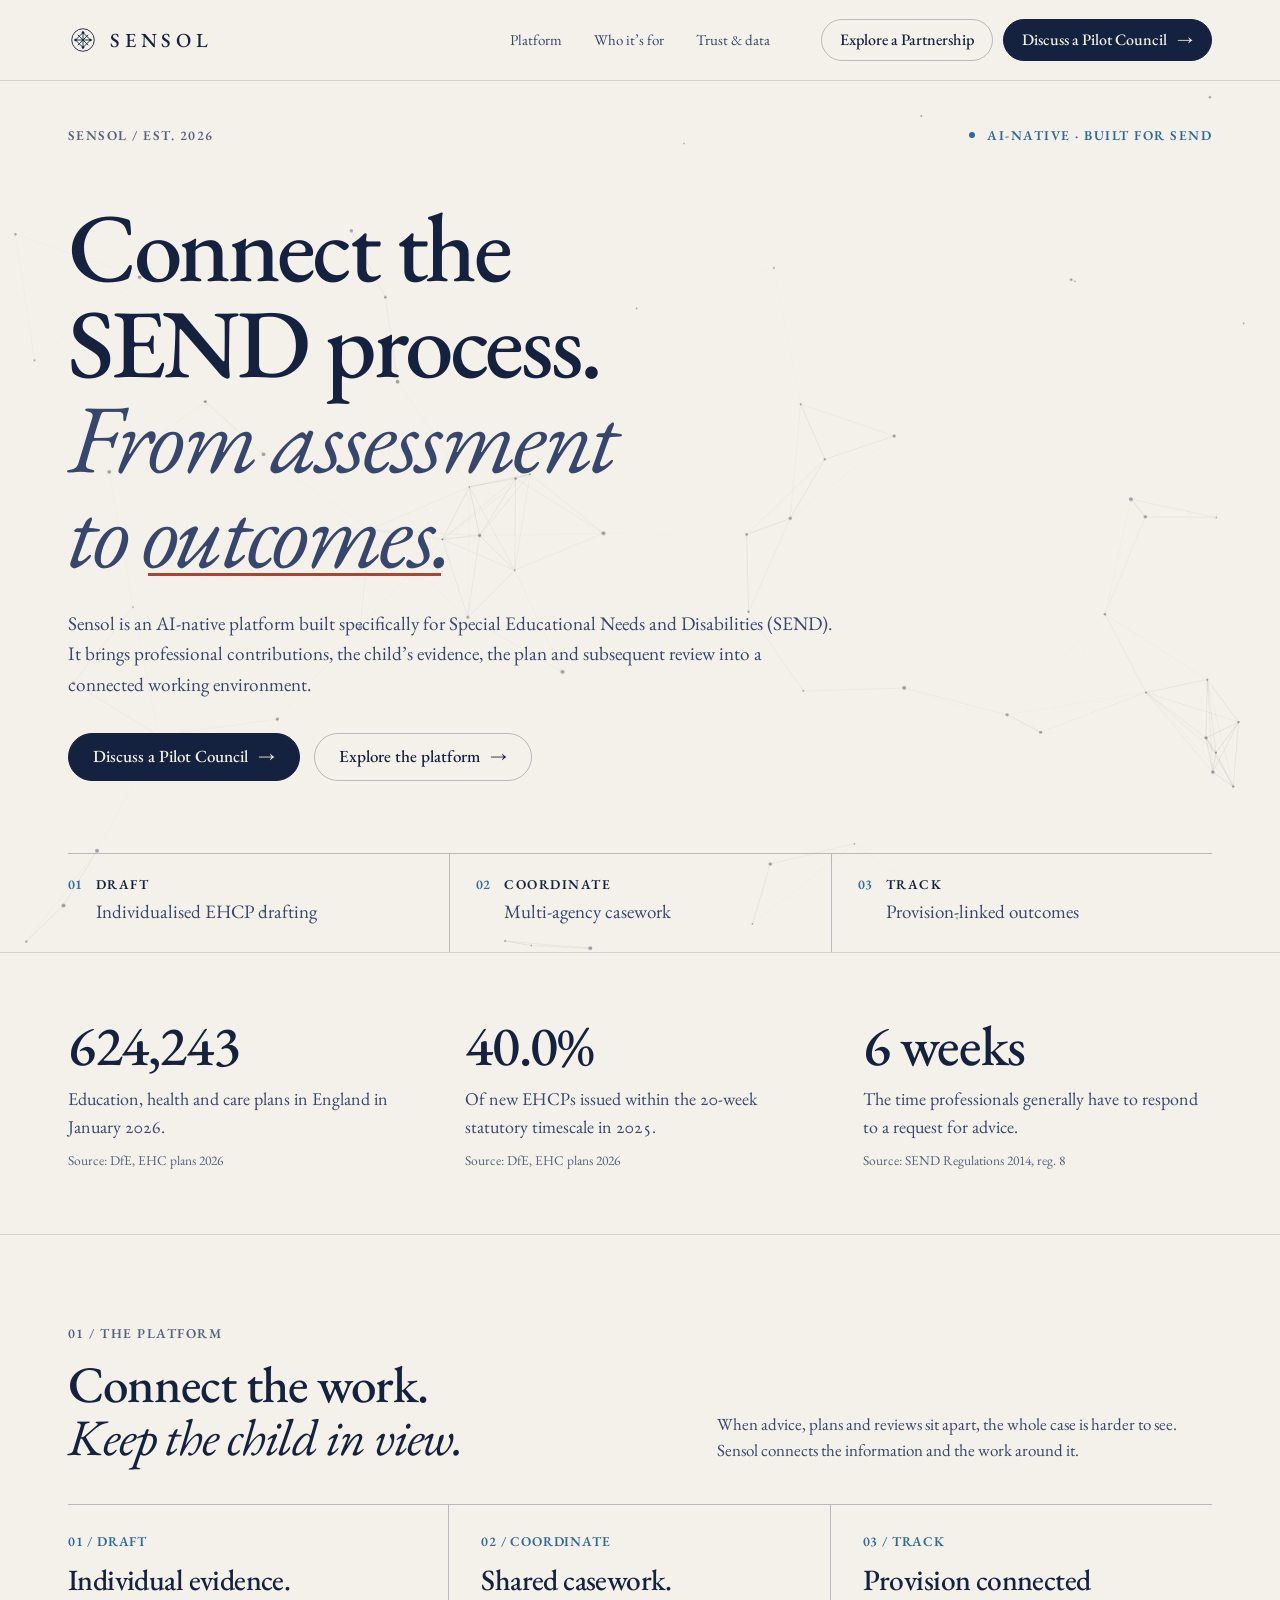
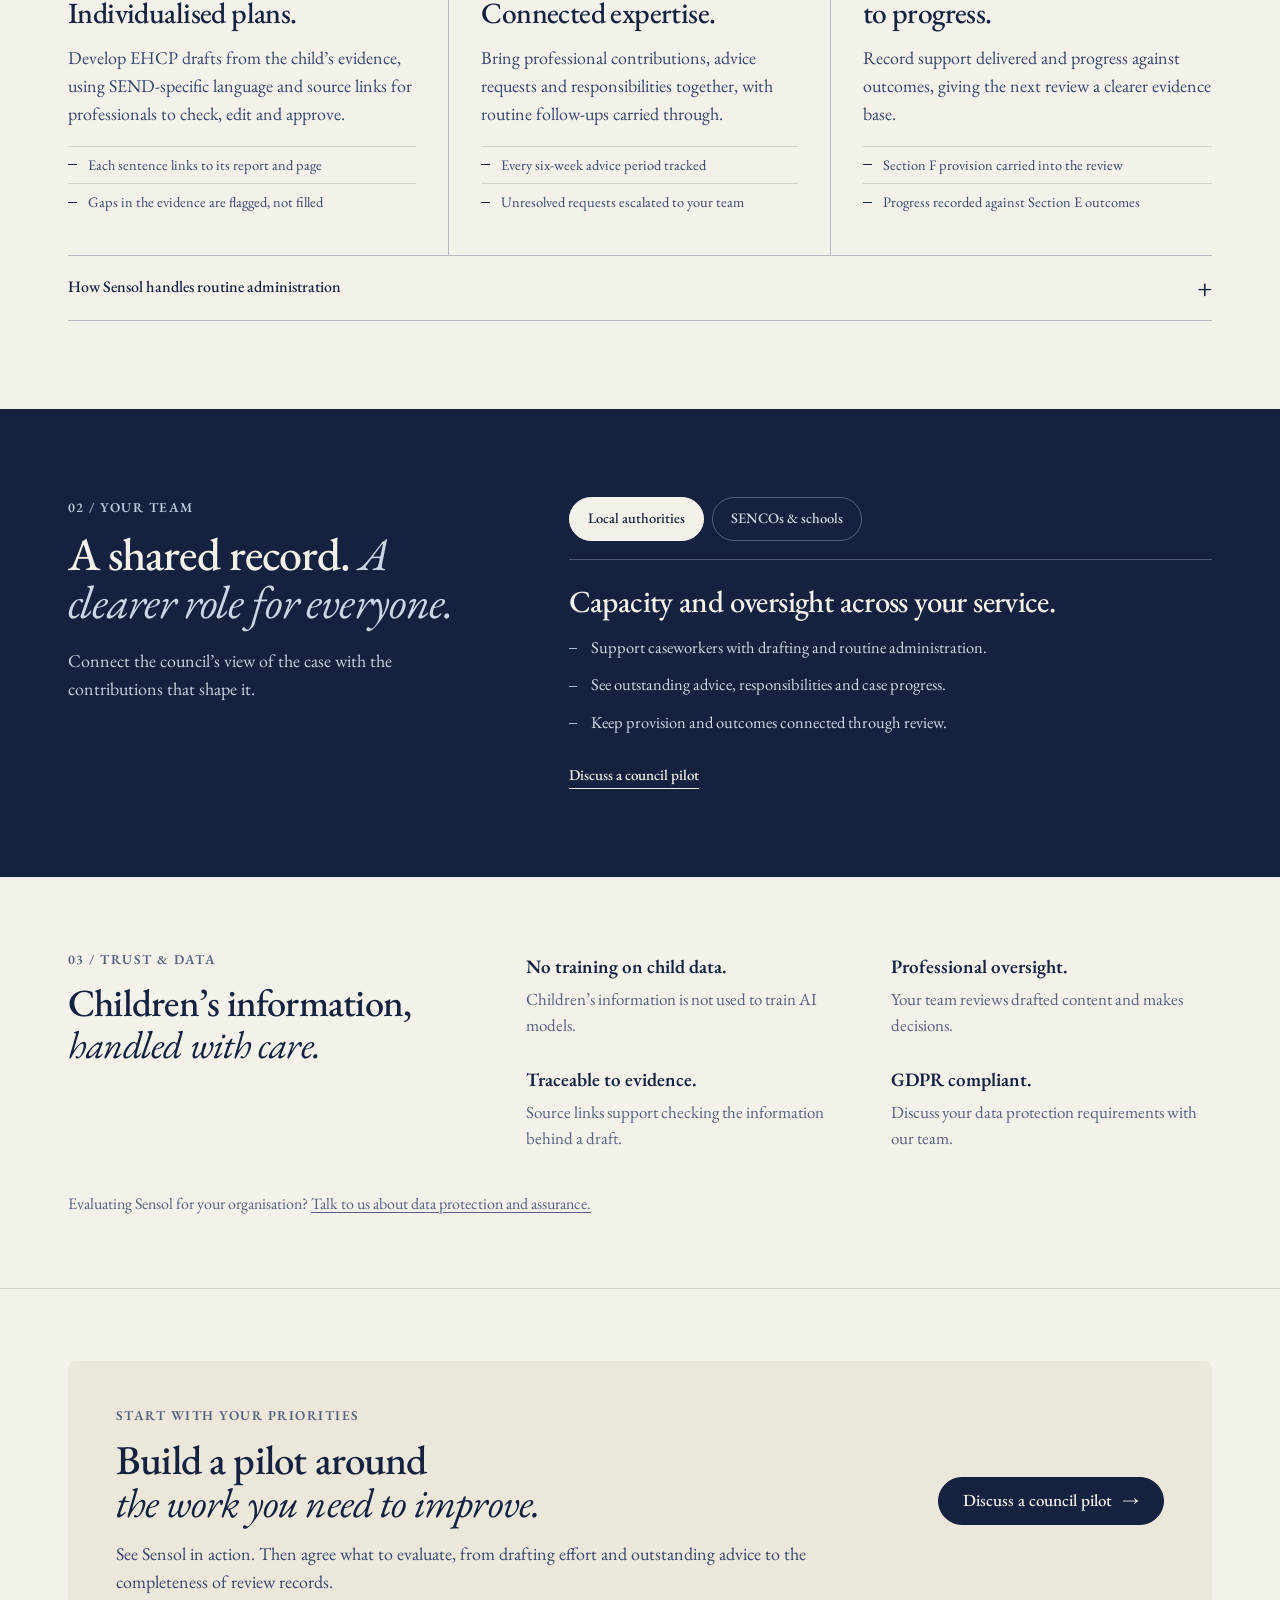
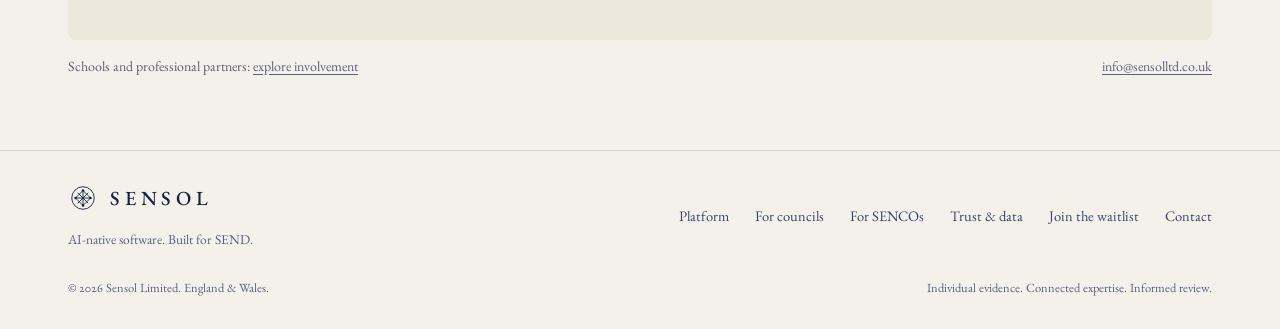
==== commit 8c21e00f: "Add Clarity tracking script to index.html Added Clarity tracking script to the head section." ====
--- a/index.html
+++ b/index.html
@@ -2,6 +2,13 @@
 <html lang="en-GB">
 <head>
 <meta charset="utf-8">
+ <script type="text/javascript">
+    (function(c,l,a,r,i,t,y){
+        c[a]=c[a]||function(){(c[a].q=c[a].q||[]).push(arguments)};
+        t=l.createElement(r);t.async=1;t.src="https://www.clarity.ms/tag/"+i;
+        y=l.getElementsByTagName(r)[0];y.parentNode.insertBefore(t,y);
+    })(window, document, "clarity", "script", "yto066ggcc");
+</script>
 <meta name="viewport" content="width=device-width, initial-scale=1">
 <title>Sensol | Connected SEND casework</title>
 <link rel="preconnect" href="https://fonts.googleapis.com">
